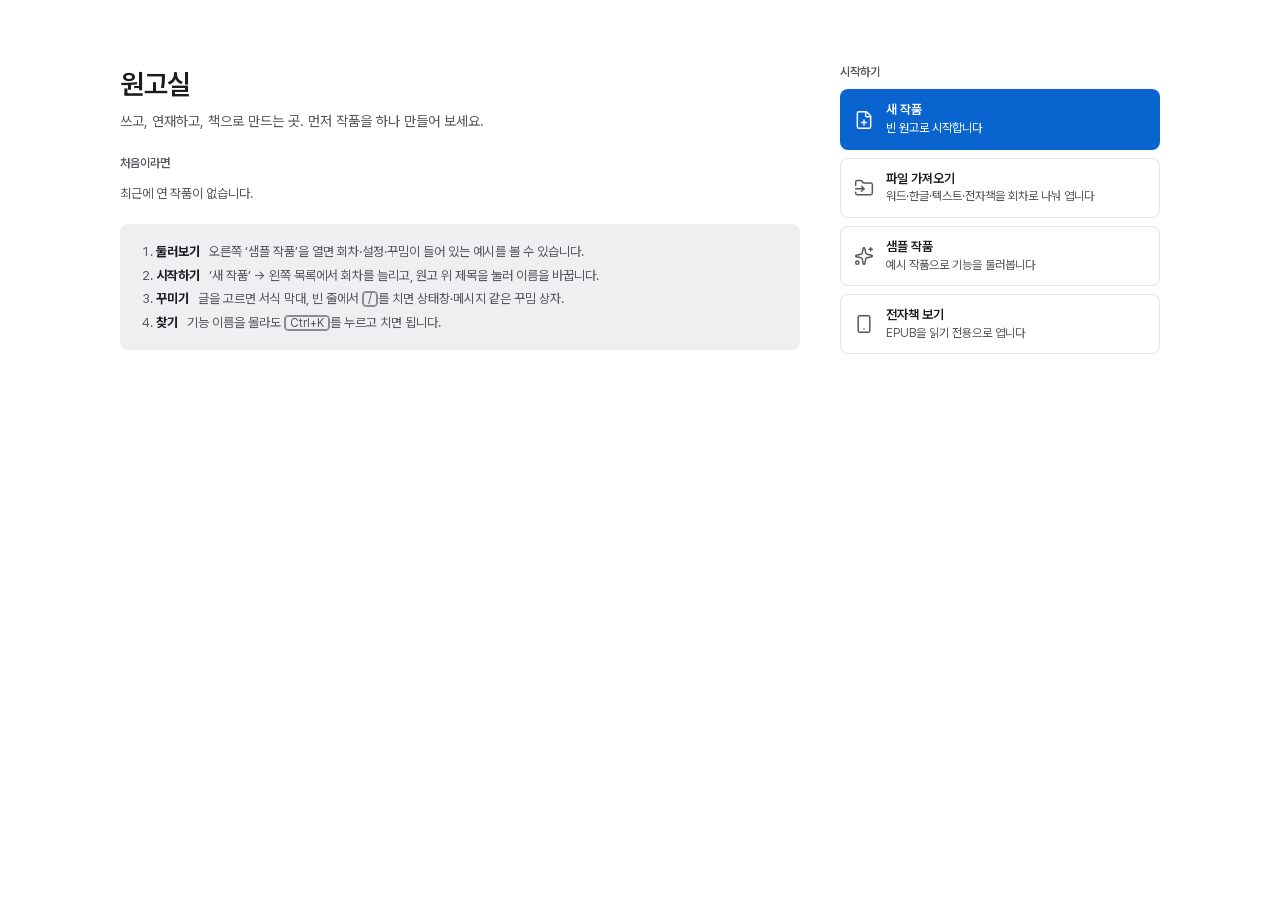
==== index.html @ 01888b3d "브라우저판 올리기" ====
<!doctype html>
<html lang="ko">
  <head>
    <meta charset="UTF-8" />
    <meta
      http-equiv="Content-Security-Policy"
      content="default-src 'self'; script-src 'self' 'wasm-unsafe-eval'; style-src 'self' 'unsafe-inline'; font-src 'self' data:; img-src 'self' data: blob:; connect-src 'self' https://stdict.korean.go.kr; connect-src 'self' https://*.supabase.co wss://*.supabase.co"
    />
    <meta name="viewport" content="width=device-width, initial-scale=1, viewport-fit=cover" />
    <meta name="theme-color" content="#ffffff" media="(prefers-color-scheme: light)" />
    <meta name="theme-color" content="#1c1c1e" media="(prefers-color-scheme: dark)" />
    <meta name="apple-mobile-web-app-capable" content="yes" />
    <link rel="manifest" href="./manifest.webmanifest" />
    <link rel="icon" href="./icon.svg" type="image/svg+xml" />
    <link rel="apple-touch-icon" href="./icon-180.png" />
    <title>원고실</title>
    <script type="module" crossorigin src="./assets/index-B60896bQ.js"></script>
    <link rel="modulepreload" crossorigin href="./assets/preload-helper-PPVm8Dsz.js">
    <link rel="modulepreload" crossorigin href="./assets/settings-Cefduv4i.js">
    <link rel="modulepreload" crossorigin href="./assets/print-DoqDlH50.js">
    <link rel="stylesheet" crossorigin href="./assets/index-CB8QoCCZ.css">
  </head>
  <body>
    <div id="root"></div>
  </body>
</html>
---- assets/index-CB8QoCCZ.css ----
@font-face{font-family:Pretendard Variable;font-weight:45 920;font-style:normal;font-display:swap;src:url(./PretendardVariable-CJuje-Rk.woff2) format("woff2-variations")}@font-face{font-family:Nanum Myeongjo;font-style:normal;font-display:swap;font-weight:400;src:url(./nanum-myeongjo-0-400-normal-mNfJ20uO.woff2) format("woff2"),url(./nanum-myeongjo-0-400-normal-DU5TCKF2.woff) format("woff");unicode-range:U+f9ca-fa0b,U+ff03-ff05,U+ff07,U+ff0a-ff0b,U+ff0d-ff19,U+ff1b,U+ff1d,U+ff20-ff5b,U+ff5d,U+ffe0-ffe3,U+ffe5-ffe6}@font-face{font-family:Nanum Myeongjo;font-style:normal;font-display:swap;font-weight:400;src:url(./nanum-myeongjo-2-400-normal-Du9zY-Hv.woff2) format("woff2"),url(./nanum-myeongjo-2-400-normal-DlspcOYg.woff) format("woff");unicode-range:U+d723-d728,U+d72a-d733,U+d735-d748,U+d74a-d74f,U+d752-d753,U+d755-d757,U+d75a-d75f,U+d762-d764,U+d766-d768,U+d76a-d76b,U+d76d-d76f,U+d771-d787,U+d789-d78b,U+d78d-d78f,U+d791-d797,U+d79a,U+d79c,U+d79e-d7a3,U+f900-f909,U+f90b-f92e}@font-face{font-family:Nanum Myeongjo;font-style:normal;font-display:swap;font-weight:400;src:url(./nanum-myeongjo-3-400-normal-CL7NJXIS.woff2) format("woff2"),url(./nanum-myeongjo-3-400-normal-C9ubXs6i.woff) format("woff");unicode-range:U+d679-d68b,U+d68e-d69e,U+d6a0,U+d6a2-d6a7,U+d6a9-d6c3,U+d6c6-d6c7,U+d6c9-d6cb,U+d6cd-d6d3,U+d6d5-d6d6,U+d6d8-d6e3,U+d6e5-d6e7,U+d6e9-d6fb,U+d6fd-d717,U+d719-d71f,U+d721-d722}@font-face{font-family:Nanum Myeongjo;font-style:normal;font-display:swap;font-weight:400;src:url(./nanum-myeongjo-4-400-normal-DsT4mCsm.woff2) format("woff2"),url(./nanum-myeongjo-4-400-normal-CXhB2SKS.woff) format("woff");unicode-range:U+d5bc-d5c7,U+d5ca-d5cb,U+d5cd-d5cf,U+d5d1-d5d7,U+d5d9-d5da,U+d5dc,U+d5de-d5e3,U+d5e6-d5e7,U+d5e9-d5eb,U+d5ed-d5f6,U+d5f8,U+d5fa-d5ff,U+d602-d603,U+d605-d607,U+d609-d60f,U+d612-d613,U+d616-d61b,U+d61d-d637,U+d63a-d63b,U+d63d-d63f,U+d641-d647,U+d64a-d64c,U+d64e-d653,U+d656-d657,U+d659-d65b,U+d65d-d666,U+d668,U+d66a-d678}@font-face{font-family:Nanum Myeongjo;font-style:normal;font-display:swap;font-weight:400;src:url(./nanum-myeongjo-5-400-normal-Ds5-e3xP.woff2) format("woff2"),url(./nanum-myeongjo-5-400-normal-DCkBxttr.woff) format("woff");unicode-range:U+d507,U+d509-d50b,U+d50d-d513,U+d515-d53b,U+d53e-d53f,U+d541-d543,U+d545-d54c,U+d54e,U+d550,U+d552-d557,U+d55a-d55b,U+d55d-d55f,U+d561-d564,U+d566-d567,U+d56a,U+d56c,U+d56e-d573,U+d576-d577,U+d579-d583,U+d585-d586,U+d58a-d5a4,U+d5a6-d5bb}@font-face{font-family:Nanum Myeongjo;font-style:normal;font-display:swap;font-weight:400;src:url(./nanum-myeongjo-6-400-normal-BS-MtFkK.woff2) format("woff2"),url(./nanum-myeongjo-6-400-normal-BKuf0Hcs.woff) format("woff");unicode-range:U+d464-d477,U+d47a-d47b,U+d47d-d47f,U+d481-d487,U+d489-d48a,U+d48c,U+d48e-d4e7,U+d4e9-d503,U+d505-d506}@font-face{font-family:Nanum Myeongjo;font-style:normal;font-display:swap;font-weight:400;src:url(./nanum-myeongjo-7-400-normal-DXCCPRsu.woff2) format("woff2"),url(./nanum-myeongjo-7-400-normal-XuJQ8W6I.woff) format("woff");unicode-range:U+d3bf-d3c7,U+d3ca-d3cf,U+d3d1-d3eb,U+d3ee-d3ef,U+d3f1-d3f3,U+d3f5-d3fb,U+d3fd-d400,U+d402-d45b,U+d45d-d463}@font-face{font-family:Nanum Myeongjo;font-style:normal;font-display:swap;font-weight:400;src:url(./nanum-myeongjo-8-400-normal-CP4A-C3e.woff2) format("woff2"),url(./nanum-myeongjo-8-400-normal-mH5ym7ph.woff) format("woff");unicode-range:U+d2ff,U+d302-d304,U+d306-d30b,U+d30f,U+d311-d313,U+d315-d31b,U+d31e,U+d322-d324,U+d326-d327,U+d32a-d32b,U+d32d-d32f,U+d331-d337,U+d339-d33c,U+d33e-d37b,U+d37e-d37f,U+d381-d383,U+d385-d38b,U+d38e-d390,U+d392-d397,U+d39a-d39b,U+d39d-d39f,U+d3a1-d3a7,U+d3a9-d3aa,U+d3ac,U+d3ae-d3b3,U+d3b5-d3b7,U+d3b9-d3bb,U+d3bd-d3be}@font-face{font-family:Nanum Myeongjo;font-style:normal;font-display:swap;font-weight:400;src:url(./nanum-myeongjo-9-400-normal-CBmMlnNI.woff2) format("woff2"),url(./nanum-myeongjo-9-400-normal-DaHUt7jl.woff) format("woff");unicode-range:U+d257-d27f,U+d281-d29b,U+d29d-d29f,U+d2a1-d2ab,U+d2ad-d2b7,U+d2ba-d2bb,U+d2bd-d2bf,U+d2c1-d2c7,U+d2c9-d2ef,U+d2f2-d2f3,U+d2f5-d2f7,U+d2f9-d2fe}@font-face{font-family:Nanum Myeongjo;font-style:normal;font-display:swap;font-weight:400;src:url(./nanum-myeongjo-10-400-normal-DeiP0MC-.woff2) format("woff2"),url(./nanum-myeongjo-10-400-normal-CV6geYJZ.woff) format("woff");unicode-range:U+d1b4,U+d1b6-d1f3,U+d1f5-d22b,U+d22e-d22f,U+d231-d233,U+d235-d23b,U+d23d-d240,U+d242-d256}@font-face{font-family:Nanum Myeongjo;font-style:normal;font-display:swap;font-weight:400;src:url(./nanum-myeongjo-11-400-normal-CuHmHhhh.woff2) format("woff2"),url(./nanum-myeongjo-11-400-normal-BmCBO6EW.woff) format("woff");unicode-range:U+d105-d12f,U+d132-d133,U+d135-d137,U+d139-d13f,U+d141-d142,U+d144,U+d146-d14b,U+d14e-d14f,U+d151-d153,U+d155-d15b,U+d15e-d187,U+d189-d19f,U+d1a2-d1a3,U+d1a5-d1a7,U+d1a9-d1af,U+d1b2-d1b3}@font-face{font-family:Nanum Myeongjo;font-style:normal;font-display:swap;font-weight:400;src:url(./nanum-myeongjo-12-400-normal-DNHwnQPn.woff2) format("woff2"),url(./nanum-myeongjo-12-400-normal-BrPitQVL.woff) format("woff");unicode-range:U+d04b-d04f,U+d051-d057,U+d059-d06b,U+d06d-d06f,U+d071-d073,U+d075-d07b,U+d07e-d0a3,U+d0a6-d0a7,U+d0a9-d0ab,U+d0ad-d0b3,U+d0b6,U+d0b8,U+d0ba-d0bf,U+d0c2-d0c3,U+d0c5-d0c7,U+d0c9-d0cf,U+d0d2,U+d0d6-d0db,U+d0de-d0df,U+d0e1-d0e3,U+d0e5-d0eb,U+d0ee-d0f0,U+d0f2-d104}@font-face{font-family:Nanum Myeongjo;font-style:normal;font-display:swap;font-weight:400;src:url(./nanum-myeongjo-13-400-normal-BYrM8noo.woff2) format("woff2"),url(./nanum-myeongjo-13-400-normal-C2BHEfx9.woff) format("woff");unicode-range:U+cfa2-cfc3,U+cfc5-cfdf,U+cfe2-cfe3,U+cfe5-cfe7,U+cfe9-cff4,U+cff6-cffb,U+cffd-cfff,U+d001-d003,U+d005-d017,U+d019-d033,U+d036-d037,U+d039-d03b,U+d03d-d04a}@font-face{font-family:Nanum Myeongjo;font-style:normal;font-display:swap;font-weight:400;src:url(./nanum-myeongjo-14-400-normal-DqVUvz8q.woff2) format("woff2"),url(./nanum-myeongjo-14-400-normal-8bF5TcT4.woff) format("woff");unicode-range:U+cef0-cef3,U+cef6,U+cef9-ceff,U+cf01-cf03,U+cf05-cf07,U+cf09-cf0f,U+cf11-cf12,U+cf14-cf1b,U+cf1d-cf1f,U+cf21-cf2f,U+cf31-cf53,U+cf56-cf57,U+cf59-cf5b,U+cf5d-cf63,U+cf66,U+cf68,U+cf6a-cf6f,U+cf71-cf84,U+cf86-cf8b,U+cf8d-cfa1}@font-face{font-family:Nanum Myeongjo;font-style:normal;font-display:swap;font-weight:400;src:url(./nanum-myeongjo-15-400-normal-DZz9UJ5Z.woff2) format("woff2"),url(./nanum-myeongjo-15-400-normal-3viNjpDG.woff) format("woff");unicode-range:U+ce3c-ce57,U+ce5a-ce5b,U+ce5d-ce5f,U+ce61-ce67,U+ce6a,U+ce6c,U+ce6e-ce73,U+ce76-ce77,U+ce79-ce7b,U+ce7d-ce83,U+ce85-ce88,U+ce8a-ce8f,U+ce91-ce93,U+ce95-ce97,U+ce99-ce9f,U+cea2,U+cea4-ceab,U+cead-cee3,U+cee6-cee7,U+cee9-ceeb,U+ceed-ceef}@font-face{font-family:Nanum Myeongjo;font-style:normal;font-display:swap;font-weight:400;src:url(./nanum-myeongjo-16-400-normal-DskK5W6J.woff2) format("woff2"),url(./nanum-myeongjo-16-400-normal-Dhf-pXER.woff) format("woff");unicode-range:U+cd92-cd93,U+cd96-cd97,U+cd99-cd9b,U+cd9d-cda3,U+cda6-cda8,U+cdaa-cdaf,U+cdb1-cdc3,U+cdc5-cdcb,U+cdcd-cde7,U+cde9-ce03,U+ce05-ce1f,U+ce22-ce34,U+ce36-ce3b}@font-face{font-family:Nanum Myeongjo;font-style:normal;font-display:swap;font-weight:400;src:url(./nanum-myeongjo-17-400-normal-MayMhZ6T.woff2) format("woff2"),url(./nanum-myeongjo-17-400-normal-CwAIGhEN.woff) format("woff");unicode-range:U+ccef-cd07,U+cd0a-cd0b,U+cd0d-cd1a,U+cd1c,U+cd1e-cd2b,U+cd2d-cd5b,U+cd5d-cd77,U+cd79-cd91}@font-face{font-family:Nanum Myeongjo;font-style:normal;font-display:swap;font-weight:400;src:url(./nanum-myeongjo-18-400-normal-2MXoUdEs.woff2) format("woff2"),url(./nanum-myeongjo-18-400-normal-DxsO20__.woff) format("woff");unicode-range:U+cc3f-cc43,U+cc46-cc47,U+cc49-cc4b,U+cc4d-cc53,U+cc55-cc58,U+cc5a-cc5f,U+cc61-cc97,U+cc9a-cc9b,U+cc9d-cc9f,U+cca1-cca7,U+ccaa,U+ccac,U+ccae-ccb3,U+ccb6-ccb7,U+ccb9-ccbb,U+ccbd-cccf,U+ccd1-cce3,U+cce5-ccee}@font-face{font-family:Nanum Myeongjo;font-style:normal;font-display:swap;font-weight:400;src:url(./nanum-myeongjo-19-400-normal-DaaVNeOK.woff2) format("woff2"),url(./nanum-myeongjo-19-400-normal-tSP0GftZ.woff) format("woff");unicode-range:U+cb91-cbd3,U+cbd5-cbe3,U+cbe5-cc0b,U+cc0e-cc0f,U+cc11-cc13,U+cc15-cc1b,U+cc1d-cc20,U+cc23-cc27,U+cc2a-cc2b,U+cc2d,U+cc2f,U+cc31-cc37,U+cc3a,U+cc3c}@font-face{font-family:Nanum Myeongjo;font-style:normal;font-display:swap;font-weight:400;src:url(./nanum-myeongjo-20-400-normal-G94HoaCo.woff2) format("woff2"),url(./nanum-myeongjo-20-400-normal-KUq2vTL5.woff) format("woff");unicode-range:U+caf4-cb47,U+cb4a-cb90}@font-face{font-family:Nanum Myeongjo;font-style:normal;font-display:swap;font-weight:400;src:url(./nanum-myeongjo-21-400-normal-p5WYOu-J.woff2) format("woff2"),url(./nanum-myeongjo-21-400-normal-vM6hm3bd.woff) format("woff");unicode-range:U+ca4a-ca4b,U+ca4e-ca4f,U+ca51-ca53,U+ca55-ca5b,U+ca5d-ca60,U+ca62-ca83,U+ca85-cabb,U+cabe-cabf,U+cac1-cac3,U+cac5-cacb,U+cacd-cad0,U+cad2,U+cad4-cad8,U+cada-caf3}@font-face{font-family:Nanum Myeongjo;font-style:normal;font-display:swap;font-weight:400;src:url(./nanum-myeongjo-22-400-normal-BmuFbMd4.woff2) format("woff2"),url(./nanum-myeongjo-22-400-normal-USJ5qp_0.woff) format("woff");unicode-range:U+c996-c997,U+c99a-c99c,U+c99e-c9bf,U+c9c2-c9c3,U+c9c5-c9c7,U+c9c9-c9cf,U+c9d2,U+c9d4,U+c9d7-c9d8,U+c9db,U+c9de-c9df,U+c9e1-c9e3,U+c9e5-c9e6,U+c9e8-c9eb,U+c9ee-c9f0,U+c9f2-c9f7,U+c9f9-ca0b,U+ca0d-ca28,U+ca2a-ca49}@font-face{font-family:Nanum Myeongjo;font-style:normal;font-display:swap;font-weight:400;src:url(./nanum-myeongjo-23-400-normal-DpGqALXj.woff2) format("woff2"),url(./nanum-myeongjo-23-400-normal-BTbwvpLh.woff) format("woff");unicode-range:U+c8e9-c8f4,U+c8f6-c8fb,U+c8fe-c8ff,U+c901-c903,U+c905-c90b,U+c90e-c910,U+c912-c917,U+c919-c92b,U+c92d-c94f,U+c951-c953,U+c955-c96b,U+c96d-c973,U+c975-c987,U+c98a-c98b,U+c98d-c98f,U+c991-c995}@font-face{font-family:Nanum Myeongjo;font-style:normal;font-display:swap;font-weight:400;src:url(./nanum-myeongjo-24-400-normal-KNXAz3zV.woff2) format("woff2"),url(./nanum-myeongjo-24-400-normal-CvZseNfl.woff) format("woff");unicode-range:U+c841-c84b,U+c84d-c86f,U+c872-c873,U+c875-c877,U+c879-c87f,U+c882-c884,U+c887-c88a,U+c88d-c8c3,U+c8c5-c8df,U+c8e1-c8e8}@font-face{font-family:Nanum Myeongjo;font-style:normal;font-display:swap;font-weight:400;src:url(./nanum-myeongjo-25-400-normal-D58fIetb.woff2) format("woff2"),url(./nanum-myeongjo-25-400-normal-B_8XR7Hm.woff) format("woff");unicode-range:U+c779-c77b,U+c77e-c782,U+c786,U+c78b,U+c78d,U+c78f,U+c792-c793,U+c795,U+c797,U+c799-c79f,U+c7a2,U+c7a7-c7ab,U+c7ae-c7bb,U+c7bd-c7c0,U+c7c2-c7c7,U+c7c9-c7dc,U+c7de-c7ff,U+c802-c803,U+c805-c807,U+c809,U+c80b-c80f,U+c812,U+c814,U+c817-c81b,U+c81e-c81f,U+c821-c823,U+c825-c82e,U+c830-c837,U+c839-c83b,U+c83d-c840}@font-face{font-family:Nanum Myeongjo;font-style:normal;font-display:swap;font-weight:400;src:url(./nanum-myeongjo-26-400-normal-BsH93Ppc.woff2) format("woff2"),url(./nanum-myeongjo-26-400-normal-DW5gKysw.woff) format("woff");unicode-range:U+c6bb-c6bf,U+c6c2,U+c6c4,U+c6c6-c6cb,U+c6ce-c6cf,U+c6d1-c6d3,U+c6d5-c6db,U+c6dd-c6df,U+c6e1-c6e7,U+c6e9-c6eb,U+c6ed-c6ef,U+c6f1-c6f8,U+c6fa-c703,U+c705-c707,U+c709-c70b,U+c70d-c716,U+c718,U+c71a-c71f,U+c722-c723,U+c725-c727,U+c729-c734,U+c736-c73b,U+c73e-c73f,U+c741-c743,U+c745-c74b,U+c74e-c750,U+c752-c757,U+c759-c773,U+c776-c777}@font-face{font-family:Nanum Myeongjo;font-style:normal;font-display:swap;font-weight:400;src:url(./nanum-myeongjo-27-400-normal-BzZ3eVzt.woff2) format("woff2"),url(./nanum-myeongjo-27-400-normal-DBe9GaYT.woff) format("woff");unicode-range:U+c5f5-c5fb,U+c5fe,U+c602-c605,U+c607,U+c609-c60f,U+c611-c61a,U+c61c-c623,U+c626-c627,U+c629-c62b,U+c62d,U+c62f-c632,U+c636,U+c638,U+c63a-c63f,U+c642-c643,U+c645-c647,U+c649-c652,U+c656-c65b,U+c65d-c65f,U+c661-c663,U+c665-c677,U+c679-c67b,U+c67d-c693,U+c696-c697,U+c699-c69b,U+c69d-c6a3,U+c6a6,U+c6a8,U+c6aa-c6af,U+c6b2-c6b3,U+c6b5-c6b7,U+c6b9-c6ba}@font-face{font-family:Nanum Myeongjo;font-style:normal;font-display:swap;font-weight:400;src:url(./nanum-myeongjo-28-400-normal-DxqDQTzj.woff2) format("woff2"),url(./nanum-myeongjo-28-400-normal-CDt_24f7.woff) format("woff");unicode-range:U+c517-c527,U+c52a-c52b,U+c52d-c52f,U+c531-c538,U+c53a,U+c53c,U+c53e-c543,U+c546-c547,U+c54b,U+c54d-c552,U+c556,U+c55a-c55b,U+c55d,U+c55f,U+c562-c563,U+c565-c567,U+c569-c56f,U+c572,U+c574,U+c576-c57b,U+c57e-c57f,U+c581-c583,U+c585-c586,U+c588-c58b,U+c58e,U+c590,U+c592-c596,U+c599-c5b3,U+c5b6-c5b7,U+c5ba,U+c5be-c5c3,U+c5ca-c5cb,U+c5cd,U+c5cf,U+c5d2-c5d3,U+c5d5-c5d7,U+c5d9-c5df,U+c5e1-c5e2,U+c5e4,U+c5e6-c5eb,U+c5ef,U+c5f1-c5f3}@font-face{font-family:Nanum Myeongjo;font-style:normal;font-display:swap;font-weight:400;src:url(./nanum-myeongjo-29-400-normal-sjK9nJsZ.woff2) format("woff2"),url(./nanum-myeongjo-29-400-normal-DeZl2VgS.woff) format("woff");unicode-range:U+c475-c4ef,U+c4f2-c4f3,U+c4f5-c4f7,U+c4f9-c4ff,U+c502-c50b,U+c50d-c516}@font-face{font-family:Nanum Myeongjo;font-style:normal;font-display:swap;font-weight:400;src:url(./nanum-myeongjo-30-400-normal-CdYLj4Mv.woff2) format("woff2"),url(./nanum-myeongjo-30-400-normal-FpG9_bPj.woff) format("woff");unicode-range:U+c3d0-c3d7,U+c3da-c3db,U+c3dd-c3de,U+c3e1-c3ec,U+c3ee-c3f3,U+c3f5-c42b,U+c42d-c463,U+c466-c474}@font-face{font-family:Nanum Myeongjo;font-style:normal;font-display:swap;font-weight:400;src:url(./nanum-myeongjo-31-400-normal-lnLj6_hs.woff2) format("woff2"),url(./nanum-myeongjo-31-400-normal-DAyQRVJb.woff) format("woff");unicode-range:U+c32b-c367,U+c36a-c36b,U+c36d-c36f,U+c371-c377,U+c37a-c37b,U+c37e-c383,U+c385-c387,U+c389-c3cf}@font-face{font-family:Nanum Myeongjo;font-style:normal;font-display:swap;font-weight:400;src:url(./nanum-myeongjo-32-400-normal-DQdDn0CQ.woff2) format("woff2"),url(./nanum-myeongjo-32-400-normal-BLrK-cnD.woff) format("woff");unicode-range:U+c26a-c26b,U+c26d-c26f,U+c271-c273,U+c275-c27b,U+c27e-c287,U+c289-c28f,U+c291-c297,U+c299-c29a,U+c29c-c2a3,U+c2a5-c2a7,U+c2a9-c2ab,U+c2ad-c2b3,U+c2b6,U+c2b8,U+c2ba-c2bb,U+c2bd-c2db,U+c2de-c2df,U+c2e1-c2e2,U+c2e5-c2ea,U+c2ee,U+c2f0,U+c2f2-c2f5,U+c2f7,U+c2fa-c2fb,U+c2fd-c2ff,U+c301-c307,U+c309-c30c,U+c30e-c312,U+c315-c323,U+c325-c328,U+c32a}@font-face{font-family:Nanum Myeongjo;font-style:normal;font-display:swap;font-weight:400;src:url(./nanum-myeongjo-33-400-normal-DaWNLa6B.woff2) format("woff2"),url(./nanum-myeongjo-33-400-normal-v_U5HnpA.woff) format("woff");unicode-range:U+c1bc-c1c3,U+c1c5-c1df,U+c1e1-c1fb,U+c1fd-c203,U+c205-c20c,U+c20e,U+c210-c217,U+c21a-c21b,U+c21d-c21e,U+c221-c227,U+c229-c22a,U+c22c,U+c22e,U+c230,U+c233-c24f,U+c251-c257,U+c259-c269}@font-face{font-family:Nanum Myeongjo;font-style:normal;font-display:swap;font-weight:400;src:url(./nanum-myeongjo-34-400-normal-B3PfnjqE.woff2) format("woff2"),url(./nanum-myeongjo-34-400-normal-Ck3iJTrC.woff) format("woff");unicode-range:U+c101-c11b,U+c11f,U+c121-c123,U+c125-c12b,U+c12e,U+c132-c137,U+c13a-c13b,U+c13d-c13f,U+c141-c147,U+c14a,U+c14c-c153,U+c155-c157,U+c159-c15b,U+c15d-c166,U+c169-c16f,U+c171-c177,U+c179-c18b,U+c18e-c18f,U+c191-c193,U+c195-c19b,U+c19d-c19e,U+c1a0,U+c1a2-c1a4,U+c1a6-c1bb}@font-face{font-family:Nanum Myeongjo;font-style:normal;font-display:swap;font-weight:400;src:url(./nanum-myeongjo-35-400-normal-DcRXyPco.woff2) format("woff2"),url(./nanum-myeongjo-35-400-normal-CdFXQt4d.woff) format("woff");unicode-range:U+c049-c057,U+c059-c05b,U+c05d-c05f,U+c061-c067,U+c069-c08f,U+c091-c0ab,U+c0ae-c0af,U+c0b1-c0b3,U+c0b5,U+c0b7-c0bb,U+c0be,U+c0c2-c0c7,U+c0ca-c0cb,U+c0cd-c0cf,U+c0d1-c0d7,U+c0d9-c0da,U+c0dc,U+c0de-c0e3,U+c0e5-c0eb,U+c0ed-c0f3,U+c0f6,U+c0f8,U+c0fa-c0ff}@font-face{font-family:Nanum Myeongjo;font-style:normal;font-display:swap;font-weight:400;src:url(./nanum-myeongjo-36-400-normal-QiZpJRl3.woff2) format("woff2"),url(./nanum-myeongjo-36-400-normal-BUVqJaMO.woff) format("woff");unicode-range:U+bfa7-bfaf,U+bfb1-bfc4,U+bfc6-bfcb,U+bfce-bfcf,U+bfd1-bfd3,U+bfd5-bfdb,U+bfdd-c048}@font-face{font-family:Nanum Myeongjo;font-style:normal;font-display:swap;font-weight:400;src:url(./nanum-myeongjo-37-400-normal-CWSP86lh.woff2) format("woff2"),url(./nanum-myeongjo-37-400-normal-BYnWPk1c.woff) format("woff");unicode-range:U+bf07,U+bf09-bf3f,U+bf41-bf4f,U+bf52-bf54,U+bf56-bfa6}@font-face{font-family:Nanum Myeongjo;font-style:normal;font-display:swap;font-weight:400;src:url(./nanum-myeongjo-38-400-normal-CZa65D1j.woff2) format("woff2"),url(./nanum-myeongjo-38-400-normal-BmMT-odV.woff) format("woff");unicode-range:U+be56,U+be58,U+be5c-be5f,U+be62-be63,U+be65-be67,U+be69-be74,U+be76-be7b,U+be7e-be7f,U+be81-be8e,U+be90,U+be92-bea7,U+bea9-becf,U+bed2-bed3,U+bed5-bed6,U+bed9-bee3,U+bee6-bf06}@font-face{font-family:Nanum Myeongjo;font-style:normal;font-display:swap;font-weight:400;src:url(./nanum-myeongjo-39-400-normal-BzNhpRdE.woff2) format("woff2"),url(./nanum-myeongjo-39-400-normal-yVQXK5EZ.woff) format("woff");unicode-range:U+bdb0-bdd3,U+bdd5-bdef,U+bdf1-be0b,U+be0d-be0f,U+be11-be13,U+be15-be43,U+be46-be47,U+be49-be4b,U+be4d-be53}@font-face{font-family:Nanum Myeongjo;font-style:normal;font-display:swap;font-weight:400;src:url(./nanum-myeongjo-40-400-normal-BLO8zxb8.woff2) format("woff2"),url(./nanum-myeongjo-40-400-normal-BVyn6x0s.woff) format("woff");unicode-range:U+bd03,U+bd06,U+bd08,U+bd0a-bd0f,U+bd11-bd22,U+bd25-bd47,U+bd49-bd58,U+bd5a-bd7f,U+bd82-bd83,U+bd85-bd87,U+bd8a-bd8f,U+bd91-bd92,U+bd94,U+bd96-bd98,U+bd9a-bdaf}@font-face{font-family:Nanum Myeongjo;font-style:normal;font-display:swap;font-weight:400;src:url(./nanum-myeongjo-41-400-normal-B1TnuAbS.woff2) format("woff2"),url(./nanum-myeongjo-41-400-normal-C1hs2w6H.woff) format("woff");unicode-range:U+bc4e-bc83,U+bc86-bc87,U+bc89-bc8b,U+bc8d-bc93,U+bc96,U+bc98,U+bc9b-bc9f,U+bca2-bca3,U+bca5-bca7,U+bca9-bcb2,U+bcb4-bcbb,U+bcbe-bcbf,U+bcc1-bcc3,U+bcc5-bccc,U+bcce-bcd0,U+bcd2-bcd4,U+bcd6-bcf3,U+bcf7,U+bcf9-bcfb,U+bcfd-bd02}@font-face{font-family:Nanum Myeongjo;font-style:normal;font-display:swap;font-weight:400;src:url(./nanum-myeongjo-42-400-normal-DeBKxK7V.woff2) format("woff2"),url(./nanum-myeongjo-42-400-normal-DZMZbvqR.woff) format("woff");unicode-range:U+bb90-bba3,U+bba5-bbab,U+bbad-bbbf,U+bbc1-bbf7,U+bbfa-bbfb,U+bbfd-bbfe,U+bc01-bc07,U+bc09-bc0a,U+bc0e,U+bc10,U+bc12-bc13,U+bc17,U+bc19-bc1a,U+bc1e,U+bc20-bc23,U+bc26,U+bc28,U+bc2a-bc2c,U+bc2e-bc2f,U+bc32-bc33,U+bc35-bc37,U+bc39-bc3f,U+bc41-bc42,U+bc44,U+bc46-bc48,U+bc4a-bc4d}@font-face{font-family:Nanum Myeongjo;font-style:normal;font-display:swap;font-weight:400;src:url(./nanum-myeongjo-43-400-normal-O6bh0A7S.woff2) format("woff2"),url(./nanum-myeongjo-43-400-normal-DVQsAEFq.woff) format("woff");unicode-range:U+bae6-bafb,U+bafd-bb17,U+bb19-bb33,U+bb37,U+bb39-bb3a,U+bb3d-bb43,U+bb45-bb46,U+bb48,U+bb4a-bb4f,U+bb51-bb53,U+bb55-bb57,U+bb59-bb62,U+bb64-bb8f}@font-face{font-family:Nanum Myeongjo;font-style:normal;font-display:swap;font-weight:400;src:url(./nanum-myeongjo-44-400-normal-BhgsbxUL.woff2) format("woff2"),url(./nanum-myeongjo-44-400-normal-DvxWsquT.woff) format("woff");unicode-range:U+ba30-ba37,U+ba3a-ba3b,U+ba3d-ba3f,U+ba41-ba47,U+ba49-ba4a,U+ba4c,U+ba4e-ba53,U+ba56-ba57,U+ba59-ba5b,U+ba5d-ba63,U+ba65-ba66,U+ba68-ba6f,U+ba71-ba73,U+ba75-ba77,U+ba79-ba84,U+ba86,U+ba88-baa7,U+baaa,U+baad-baaf,U+bab1-bab7,U+baba,U+babc,U+babe-bae5}@font-face{font-family:Nanum Myeongjo;font-style:normal;font-display:swap;font-weight:400;src:url(./nanum-myeongjo-45-400-normal-CahziJZD.woff2) format("woff2"),url(./nanum-myeongjo-45-400-normal-Rea4gOfi.woff) format("woff");unicode-range:U+b96e-b973,U+b976-b977,U+b979-b97b,U+b97d-b983,U+b986,U+b988,U+b98a-b98d,U+b98f-b9ab,U+b9ae-b9af,U+b9b1-b9b3,U+b9b5-b9bb,U+b9be,U+b9c0,U+b9c2-b9c7,U+b9ca-b9cb,U+b9cd,U+b9d2-b9d7,U+b9da,U+b9dc,U+b9df-b9e0,U+b9e2,U+b9e6-b9e7,U+b9e9-b9f3,U+b9f6,U+b9f8,U+b9fb-ba2f}@font-face{font-family:Nanum Myeongjo;font-style:normal;font-display:swap;font-weight:400;src:url(./nanum-myeongjo-46-400-normal-81vG7RY9.woff2) format("woff2"),url(./nanum-myeongjo-46-400-normal-BjgEpcd7.woff) format("woff");unicode-range:U+b8bf-b8cb,U+b8cd-b8e0,U+b8e2-b8e7,U+b8ea-b8eb,U+b8ed-b8ef,U+b8f1-b8f7,U+b8fa,U+b8fc,U+b8fe-b903,U+b905-b917,U+b919-b91f,U+b921-b93b,U+b93d-b957,U+b95a-b95b,U+b95d-b95f,U+b961-b967,U+b969-b96c}@font-face{font-family:Nanum Myeongjo;font-style:normal;font-display:swap;font-weight:400;src:url(./nanum-myeongjo-47-400-normal-k-HsyKtg.woff2) format("woff2"),url(./nanum-myeongjo-47-400-normal-BMOIA0tq.woff) format("woff");unicode-range:U+b80d-b80f,U+b811-b817,U+b81a,U+b81c-b823,U+b826-b827,U+b829-b82b,U+b82d-b833,U+b836,U+b83a-b83f,U+b841-b85b,U+b85e-b85f,U+b861-b863,U+b865-b86b,U+b86e,U+b870,U+b872-b8af,U+b8b1-b8be}@font-face{font-family:Nanum Myeongjo;font-style:normal;font-display:swap;font-weight:400;src:url(./nanum-myeongjo-48-400-normal-Bj1Q_lDf.woff2) format("woff2"),url(./nanum-myeongjo-48-400-normal-UwJtzwKA.woff) format("woff");unicode-range:U+b74d-b75f,U+b761-b763,U+b765-b774,U+b776-b77b,U+b77e-b77f,U+b781-b783,U+b785-b78b,U+b78e,U+b792-b796,U+b79a-b79b,U+b79d-b7a7,U+b7aa,U+b7ae-b7b3,U+b7b6-b7c8,U+b7ca-b7eb,U+b7ee-b7ef,U+b7f1-b7f3,U+b7f5-b7fb,U+b7fe,U+b802-b806,U+b80a-b80b}@font-face{font-family:Nanum Myeongjo;font-style:normal;font-display:swap;font-weight:400;src:url(./nanum-myeongjo-49-400-normal-ax3_Jxc8.woff2) format("woff2"),url(./nanum-myeongjo-49-400-normal-FtSjovxL.woff) format("woff");unicode-range:U+b6a7-b6aa,U+b6ac-b6b0,U+b6b2-b6ef,U+b6f1-b727,U+b72a-b72b,U+b72d-b72e,U+b731-b737,U+b739-b73a,U+b73c-b743,U+b745-b74c}@font-face{font-family:Nanum Myeongjo;font-style:normal;font-display:swap;font-weight:400;src:url(./nanum-myeongjo-50-400-normal-BgKBrqsI.woff2) format("woff2"),url(./nanum-myeongjo-50-400-normal-DSRrZcxe.woff) format("woff");unicode-range:U+b605-b60f,U+b612-b617,U+b619-b624,U+b626-b69b,U+b69e-b6a3,U+b6a5-b6a6}@font-face{font-family:Nanum Myeongjo;font-style:normal;font-display:swap;font-weight:400;src:url(./nanum-myeongjo-51-400-normal-B2NzQXY9.woff2) format("woff2"),url(./nanum-myeongjo-51-400-normal-B325mXeD.woff) format("woff");unicode-range:U+b55f,U+b562-b583,U+b585-b59f,U+b5a2-b5a3,U+b5a5-b5a7,U+b5a9-b5b2,U+b5b5-b5ba,U+b5bd-b604}@font-face{font-family:Nanum Myeongjo;font-style:normal;font-display:swap;font-weight:400;src:url(./nanum-myeongjo-52-400-normal-BPdDHef3.woff2) format("woff2"),url(./nanum-myeongjo-52-400-normal-zYvhzQcM.woff) format("woff");unicode-range:U+b4a5-b4b6,U+b4b8-b4bf,U+b4c1-b4c7,U+b4c9-b4db,U+b4de-b4df,U+b4e1-b4e2,U+b4e5-b4eb,U+b4ee,U+b4f0,U+b4f2-b513,U+b516-b517,U+b519-b51a,U+b51d-b523,U+b526,U+b528,U+b52b-b52f,U+b532-b533,U+b535-b537,U+b539-b53f,U+b541-b544,U+b546-b54b,U+b54d-b54f,U+b551-b55b,U+b55d-b55e}@font-face{font-family:Nanum Myeongjo;font-style:normal;font-display:swap;font-weight:400;src:url(./nanum-myeongjo-53-400-normal-CcKTuZMS.woff2) format("woff2"),url(./nanum-myeongjo-53-400-normal-BGYoWuC7.woff) format("woff");unicode-range:U+b3f8-b3fb,U+b3fd-b40f,U+b411-b417,U+b419-b41b,U+b41d-b41f,U+b421-b427,U+b42a-b42b,U+b42d-b44f,U+b452-b453,U+b455-b457,U+b459-b45f,U+b462-b464,U+b466-b46b,U+b46d-b47f,U+b481-b4a3}@font-face{font-family:Nanum Myeongjo;font-style:normal;font-display:swap;font-weight:400;src:url(./nanum-myeongjo-54-400-normal-B2km29_B.woff2) format("woff2"),url(./nanum-myeongjo-54-400-normal-BPIaS6Dw.woff) format("woff");unicode-range:U+b342-b353,U+b356-b357,U+b359-b35b,U+b35d-b35e,U+b360-b363,U+b366,U+b368,U+b36a-b36d,U+b36f,U+b372-b373,U+b375-b377,U+b379-b37f,U+b381-b382,U+b384,U+b386-b38b,U+b38d-b3c3,U+b3c6-b3c7,U+b3c9-b3ca,U+b3cd-b3d3,U+b3d6,U+b3d8,U+b3da-b3f7}@font-face{font-family:Nanum Myeongjo;font-style:normal;font-display:swap;font-weight:400;src:url(./nanum-myeongjo-55-400-normal-DVYT_cgR.woff2) format("woff2"),url(./nanum-myeongjo-55-400-normal-ByMSYHwz.woff) format("woff");unicode-range:U+b27c-b283,U+b285-b28f,U+b292-b293,U+b295-b297,U+b29a-b29f,U+b2a1-b2a4,U+b2a7-b2a9,U+b2ab,U+b2ad-b2c7,U+b2ca-b2cb,U+b2cd-b2cf,U+b2d1-b2d7,U+b2da,U+b2dc,U+b2de-b2e3,U+b2e7,U+b2e9-b2ea,U+b2ef-b2f3,U+b2f6,U+b2f8,U+b2fa-b2fb,U+b2fd-b2fe,U+b302-b303,U+b305-b307,U+b309-b30f,U+b312,U+b316-b31b,U+b31d-b341}@font-face{font-family:Nanum Myeongjo;font-style:normal;font-display:swap;font-weight:400;src:url(./nanum-myeongjo-56-400-normal-AdYRh8m-.woff2) format("woff2"),url(./nanum-myeongjo-56-400-normal-DO2UdGR6.woff) format("woff");unicode-range:U+b1d6-b1e7,U+b1e9-b1fc,U+b1fe-b203,U+b206-b207,U+b209-b20b,U+b20d-b213,U+b216-b21f,U+b221-b257,U+b259-b273,U+b275-b27b}@font-face{font-family:Nanum Myeongjo;font-style:normal;font-display:swap;font-weight:400;src:url(./nanum-myeongjo-57-400-normal-CrYvfOeu.woff2) format("woff2"),url(./nanum-myeongjo-57-400-normal-COsaiMuu.woff) format("woff");unicode-range:U+b120-b122,U+b126-b127,U+b129-b12b,U+b12d-b133,U+b136,U+b138,U+b13a-b13f,U+b142-b143,U+b145-b14f,U+b151-b153,U+b156-b157,U+b159-b177,U+b17a-b17b,U+b17d-b17f,U+b181-b187,U+b189-b18c,U+b18e-b191,U+b195-b1a7,U+b1a9-b1cb,U+b1cd-b1d5}@font-face{font-family:Nanum Myeongjo;font-style:normal;font-display:swap;font-weight:400;src:url(./nanum-myeongjo-58-400-normal-DAaqXKgG.woff2) format("woff2"),url(./nanum-myeongjo-58-400-normal-DACI-hA3.woff) format("woff");unicode-range:U+b05f-b07b,U+b07e-b07f,U+b081-b083,U+b085-b08b,U+b08d-b097,U+b09b,U+b09d-b09f,U+b0a2-b0a7,U+b0aa,U+b0b0,U+b0b2,U+b0b6-b0b7,U+b0b9-b0bb,U+b0bd-b0c3,U+b0c6-b0c7,U+b0ca-b0cf,U+b0d1-b0df,U+b0e1-b0e4,U+b0e6-b107,U+b10a-b10b,U+b10d-b10f,U+b111-b112,U+b114-b117,U+b119-b11a,U+b11c-b11f}@font-face{font-family:Nanum Myeongjo;font-style:normal;font-display:swap;font-weight:400;src:url(./nanum-myeongjo-59-400-normal-Bu3Vvu2a.woff2) format("woff2"),url(./nanum-myeongjo-59-400-normal-CkQYar7H.woff) format("woff");unicode-range:U+afac-afb7,U+afba-afbb,U+afbd-afbf,U+afc1-afc6,U+afca-afcc,U+afce-afd3,U+afd5-afe7,U+afe9-afef,U+aff1-b00b,U+b00d-b00f,U+b011-b013,U+b015-b01b,U+b01d-b027,U+b029-b043,U+b045-b047,U+b049,U+b04b,U+b04d-b052,U+b055-b056,U+b058-b05c,U+b05e}@font-face{font-family:Nanum Myeongjo;font-style:normal;font-display:swap;font-weight:400;src:url(./nanum-myeongjo-60-400-normal-CXeYQZCM.woff2) format("woff2"),url(./nanum-myeongjo-60-400-normal-DlXJgFQy.woff) format("woff");unicode-range:U+af03-af07,U+af09-af2b,U+af2e-af33,U+af35-af3b,U+af3e-af40,U+af44-af47,U+af4a-af5c,U+af5e-af63,U+af65-af7f,U+af81-afab}@font-face{font-family:Nanum Myeongjo;font-style:normal;font-display:swap;font-weight:400;src:url(./nanum-myeongjo-61-400-normal-Cqozpxqh.woff2) format("woff2"),url(./nanum-myeongjo-61-400-normal-BFP0FPxu.woff) format("woff");unicode-range:U+ae56-ae5b,U+ae5e-ae60,U+ae62-ae64,U+ae66-ae67,U+ae69-ae6b,U+ae6d-ae83,U+ae85-aebb,U+aebf,U+aec1-aec3,U+aec5-aecb,U+aece,U+aed0,U+aed2-aed7,U+aed9-aef3,U+aef5-af02}@font-face{font-family:Nanum Myeongjo;font-style:normal;font-display:swap;font-weight:400;src:url(./nanum-myeongjo-62-400-normal-DNHr5vgb.woff2) format("woff2"),url(./nanum-myeongjo-62-400-normal-CC0-O33c.woff) format("woff");unicode-range:U+ad9c-ada3,U+ada5-adbf,U+adc1-adc3,U+adc5-adc7,U+adc9-add2,U+add4-addb,U+addd-addf,U+ade1-ade3,U+ade5-adf7,U+adfa-adfb,U+adfd-adff,U+ae02-ae07,U+ae0a,U+ae0c,U+ae0e-ae13,U+ae15-ae2f,U+ae31-ae33,U+ae35-ae37,U+ae39-ae3f,U+ae42,U+ae44,U+ae46-ae49,U+ae4b,U+ae4f,U+ae51-ae53,U+ae55}@font-face{font-family:Nanum Myeongjo;font-style:normal;font-display:swap;font-weight:400;src:url(./nanum-myeongjo-63-400-normal-DDAB6zsY.woff2) format("woff2"),url(./nanum-myeongjo-63-400-normal-jlRbqsRf.woff) format("woff");unicode-range:U+ace2-ace3,U+ace5-ace6,U+ace9-acef,U+acf2,U+acf4,U+acf7-acfb,U+acfe-acff,U+ad01-ad03,U+ad05-ad0b,U+ad0d-ad10,U+ad12-ad1b,U+ad1d-ad33,U+ad35-ad48,U+ad4a-ad4f,U+ad51-ad6b,U+ad6e-ad6f,U+ad71-ad72,U+ad77-ad7c,U+ad7e,U+ad80,U+ad82-ad87,U+ad89-ad8b,U+ad8d-ad8f,U+ad91-ad9b}@font-face{font-family:Nanum Myeongjo;font-style:normal;font-display:swap;font-weight:400;src:url(./nanum-myeongjo-64-400-normal-BZFaNa-Y.woff2) format("woff2"),url(./nanum-myeongjo-64-400-normal-C78tIsep.woff) format("woff");unicode-range:U+ac25-ac2c,U+ac2e,U+ac30,U+ac32-ac37,U+ac39-ac3f,U+ac41-ac4c,U+ac4e-ac6f,U+ac72-ac73,U+ac75-ac76,U+ac79-ac7f,U+ac82,U+ac84-ac88,U+ac8a-ac8b,U+ac8d-ac8f,U+ac91-ac93,U+ac95-ac9b,U+ac9d-ac9e,U+aca1-aca7,U+acab,U+acad-acaf,U+acb1-acb7,U+acba-acbb,U+acbe-acc0,U+acc2-acc3,U+acc5-acdf}@font-face{font-family:Nanum Myeongjo;font-style:normal;font-display:swap;font-weight:400;src:url(./nanum-myeongjo-65-400-normal-CEUOgpYm.woff2) format("woff2"),url(./nanum-myeongjo-65-400-normal-DItbsqTa.woff) format("woff");unicode-range:U+99df,U+99ed,U+99f1,U+99ff,U+9a01,U+9a08,U+9a0e-9a0f,U+9a19,U+9a2b,U+9a30,U+9a36-9a37,U+9a40,U+9a43,U+9a45,U+9a4d,U+9a55,U+9a57,U+9a5a-9a5b,U+9a5f,U+9a62,U+9a65,U+9a69-9a6a,U+9aa8,U+9ab8,U+9ad3,U+9ae5,U+9aee,U+9b1a,U+9b27,U+9b2a,U+9b31,U+9b3c,U+9b41-9b45,U+9b4f,U+9b54,U+9b5a,U+9b6f,U+9b8e,U+9b91,U+9b9f,U+9bab,U+9bae,U+9bc9,U+9bd6,U+9be4,U+9be8,U+9c0d,U+9c10,U+9c12,U+9c15,U+9c25,U+9c32,U+9c3b,U+9c47,U+9c49,U+9c57,U+9ce5,U+9ce7,U+9ce9,U+9cf3-9cf4,U+9cf6,U+9d09,U+9d1b,U+9d26,U+9d28,U+9d3b,U+9d51,U+9d5d,U+9d60-9d61,U+9d6c,U+9d72,U+9da9,U+9daf,U+9db4,U+9dc4,U+9dd7,U+9df2,U+9df8-9dfa,U+9e1a,U+9e1e,U+9e75,U+9e79,U+9e7d,U+9e7f,U+9e92-9e93,U+9e97,U+9e9d,U+9e9f,U+9ea5,U+9eb4-9eb5,U+9ebb,U+9ebe,U+9ec3,U+9ecd-9ece,U+9ed4,U+9ed8,U+9edb-9edc,U+9ede,U+9ee8,U+9ef4,U+9f07-9f08,U+9f0e,U+9f13,U+9f20,U+9f3b,U+9f4a-9f4b,U+9f4e,U+9f52,U+9f5f,U+9f61,U+9f67,U+9f6a,U+9f6c,U+9f77,U+9f8d,U+9f90,U+9f95,U+9f9c,U+ac02-ac03,U+ac05-ac06,U+ac09-ac0f,U+ac17-ac18,U+ac1b,U+ac1e-ac1f,U+ac21-ac23}@font-face{font-family:Nanum Myeongjo;font-style:normal;font-display:swap;font-weight:400;src:url(./nanum-myeongjo-94-400-normal-BqdJajfy.woff2) format("woff2"),url(./nanum-myeongjo-94-400-normal-94szCuVE.woff) format("woff");unicode-range:U+3136,U+3138,U+313a-3140,U+3143-3144,U+3150,U+3152,U+3154-3156,U+3158-315b,U+315d-315f,U+3162,U+3164-318c,U+318e,U+3200-321b,U+3231,U+3239,U+3251-325a,U+3260-327b,U+327e-327f,U+328a-3290,U+3294,U+329e,U+32a5,U+3380-3384,U+3388-338b}@font-face{font-family:Nanum Myeongjo;font-style:normal;font-display:swap;font-weight:400;src:url([data-uri]) format("woff2"),url([data-uri]) format("woff");unicode-range:U+2f7d,U+2f7f-2f8b,U+2f8e-2f90,U+2f92-2f97,U+2f99-2fa0,U+2fa2-2fa3,U+2fa5-2fa9,U+2fac-2fb1,U+2fb3-2fbc,U+2fc1-2fca,U+2fcd-2fd4,U+3003,U+3012-3019,U+301c,U+301e-3020,U+3036,U+3041,U+3043,U+3045,U+3047,U+3049,U+304e,U+3050,U+3052,U+3056,U+305a,U+305c,U+305e,U+3062,U+3065,U+306c,U+3070-307d,U+3080,U+3085,U+3087,U+308e,U+3090-3091,U+30a1,U+30a5,U+30a9,U+30ae,U+30b1-30b2,U+30b4,U+30b6,U+30bc-30be,U+30c2,U+30c5,U+30cc,U+30d2,U+30d4,U+30d8-30dd,U+30e4,U+30e6,U+30e8,U+30ee,U+30f0-30f2,U+30f4-30f6,U+3133,U+3135}@font-face{font-family:Nanum Myeongjo;font-style:normal;font-display:swap;font-weight:400;src:url(./nanum-myeongjo-96-400-normal-CgWupEl4.woff2) format("woff2"),url(./nanum-myeongjo-96-400-normal-BtlpIkLC.woff) format("woff");unicode-range:U+2541-254b,U+25a4-25a9,U+25b1,U+25b5,U+25b9,U+25bf,U+25c1,U+25c3,U+25c9-25ca,U+25cc,U+25ce,U+25d0-25d1,U+25e6,U+25ef,U+260f,U+261d,U+261f,U+262f,U+2660,U+2664,U+2667-2669,U+266d,U+266f,U+2716,U+271a,U+273d,U+2756,U+2776-277f,U+278a-2793,U+2963,U+2965,U+2ac5-2ac6,U+2acb-2acc,U+2f00,U+2f04,U+2f06,U+2f08,U+2f0a-2f0b,U+2f11-2f12,U+2f14,U+2f17-2f18,U+2f1c-2f1d,U+2f1f-2f20,U+2f23-2f26,U+2f28-2f29,U+2f2b,U+2f2d,U+2f2f-2f32,U+2f38,U+2f3c-2f40,U+2f42-2f4c,U+2f4f-2f52,U+2f54-2f58,U+2f5a-2f66,U+2f69-2f70,U+2f72-2f76,U+2f78,U+2f7a-2f7c}@font-face{font-family:Nanum Myeongjo;font-style:normal;font-display:swap;font-weight:400;src:url([data-uri]) format("woff2"),url([data-uri]) format("woff");unicode-range:U+2479-2487,U+249c-24d1,U+24d3-24d7,U+24d9-24e9,U+24eb-24f4,U+2500-2501,U+2503,U+250c-2513,U+2515-2516,U+2518-2540}@font-face{font-family:Nanum Myeongjo;font-style:normal;font-display:swap;font-weight:400;src:url(./nanum-myeongjo-98-400-normal-CZ1aLWdd.woff2) format("woff2"),url(./nanum-myeongjo-98-400-normal-BbpTKpcR.woff) format("woff");unicode-range:U+215b-215e,U+2162-2169,U+2170-2179,U+2195-2199,U+21b0-21b4,U+21bc,U+21c0,U+21c4-21c5,U+21cd,U+21cf-21d4,U+21e0-21e3,U+21e6-21e9,U+2200,U+2202-2203,U+2206-2209,U+220b-220c,U+220f,U+2211,U+2213,U+221a,U+221d-2220,U+2222,U+2225-2227,U+2229-222c,U+222e,U+2234-2237,U+223d,U+2243,U+2245,U+2248,U+2250-2253,U+225a,U+2260-2262,U+2264-2267,U+226a-226b,U+226e-2273,U+2276-2277,U+2279-227b,U+2280-2287,U+228a-228b,U+2295-2297,U+22a3-22a5,U+22bb-22bc,U+22ce-22cf,U+22da-22db,U+22ee-22ef,U+2306,U+2312,U+2314,U+2467-2478}@font-face{font-family:Nanum Myeongjo;font-style:normal;font-display:swap;font-weight:400;src:url(./nanum-myeongjo-99-400-normal-Zl-FuOUO.woff2) format("woff2"),url(./nanum-myeongjo-99-400-normal-usZNIviG.woff) format("woff");unicode-range:U+81-82,U+84,U+a2-a5,U+a7-a8,U+aa,U+ac-ad,U+b1-b3,U+b6,U+b8-ba,U+bc-be,U+c0,U+c2,U+c6-cb,U+ce-d0,U+d4,U+d8-d9,U+db-dc,U+de-df,U+e6,U+eb,U+ee-f0,U+f4,U+f7-f9,U+fb,U+fe-ff,U+111,U+126-127,U+132-133,U+138,U+13f-142,U+149-14b,U+152-153,U+166-167,U+2bc,U+2c7,U+2d0,U+2d8-2d9,U+2db-2dd,U+391-394,U+396-3a1,U+3a3-3a9,U+3b2-3b6,U+3b8,U+3bc,U+3be-3c1,U+3c3-3c9,U+2010,U+2015-2016,U+2018-2019,U+201b,U+201f-2021,U+2025,U+2030,U+2033-2036,U+203c,U+203e,U+2042,U+2074,U+207a-207f,U+2081-2084,U+2109,U+2113,U+2116,U+2121,U+2126,U+212b,U+2153-2154}@font-face{font-family:Nanum Myeongjo;font-style:normal;font-display:swap;font-weight:400;src:url(./nanum-myeongjo-100-400-normal-CnZ2fYN3.woff2) format("woff2"),url(./nanum-myeongjo-100-400-normal-B5WrJAu1.woff) format("woff");unicode-range:U+e8,U+2da,U+2160,U+2194,U+3054,U+3058,U+306d,U+3086,U+308d,U+30ac,U+30bb,U+30c4,U+30cd-30ce,U+30e2,U+3132,U+3146,U+3149,U+339d,U+4e3b,U+4f0a,U+4fdd,U+4fe1,U+5409,U+540c,U+5834,U+592a-592b,U+5b9a,U+5dde,U+5e0c,U+5e73,U+5f0f,U+60f3,U+653f,U+661f,U+662f,U+667a,U+683c,U+6b4c,U+6c11,U+767c,U+76ee,U+76f4,U+77f3,U+79d1,U+7a7a,U+7b2c,U+7d22,U+8207,U+8a00,U+8a71,U+9280,U+9580,U+958b,U+96c6,U+9762,U+98df,U+9ed1,U+ac2d,U+adc8,U+add3,U+af48,U+b014,U+b134-b135,U+b158,U+b2aa,U+b35f,U+b6a4,U+b9cf,U+bb63,U+bd23,U+be91,U+c29b,U+c3f4,U+c42c,U+c55c,U+c573,U+c58f,U+c78c,U+c7dd,U+c8f5,U+cad1,U+cc48,U+cf10,U+cf20,U+d03c,U+d07d,U+d2a0,U+d30e,U+d38d,U+d3a8,U+d3c8,U+d5e5,U+d5f9,U+d6e4,U+f90a,U+ff02,U+ff1c}@font-face{font-family:Nanum Myeongjo;font-style:normal;font-display:swap;font-weight:400;src:url(./nanum-myeongjo-101-400-normal-DSHD1kh5.woff2) format("woff2"),url(./nanum-myeongjo-101-400-normal-BEfPKuk3.woff) format("woff");unicode-range:U+3b1,U+2466,U+25a1,U+25a3,U+261c,U+3008-3009,U+305b,U+305d,U+3069,U+30a7,U+30ba,U+30cf,U+30ef,U+3151,U+3157,U+4e4b,U+4e5f,U+4e8c,U+4eca,U+4ed6,U+4f5b,U+50cf,U+5149,U+5165,U+5171,U+5229,U+529b,U+5316,U+539f,U+53f2,U+571f,U+5728,U+58eb,U+591c,U+5b78,U+5c11,U+5c55,U+5ddd,U+5e02,U+5fb7,U+60c5,U+610f,U+611f,U+6625,U+66f8,U+6797,U+679c,U+682a,U+6d2a,U+706b,U+7406,U+767b,U+76f8,U+77e5,U+7acb,U+898b,U+8a69,U+8def,U+8fd1,U+901a,U+90e8,U+91cd,U+975e,U+ae14,U+ae6c,U+aec0,U+afc7,U+afc9,U+b01c,U+b028,U+b308,U+b311,U+b314,U+b31c,U+b524,U+b560,U+b764,U+b920,U+b9e3,U+bd48,U+be7d,U+c0db,U+c231,U+c270,U+c2e3,U+c37d,U+c3ed,U+c530,U+c6a5,U+c6dc,U+c7a4,U+c954,U+c974,U+d000,U+d565,U+d667,U+d6c5,U+d79d,U+ff1e}@font-face{font-family:Nanum Myeongjo;font-style:normal;font-display:swap;font-weight:400;src:url(./nanum-myeongjo-102-400-normal-PqptiADz.woff2) format("woff2"),url(./nanum-myeongjo-102-400-normal-DYQytlp9.woff) format("woff");unicode-range:U+131,U+2032,U+2465,U+2642,U+3048,U+3051,U+3083-3084,U+308f,U+30c0,U+30d1,U+30d3,U+30d6,U+30df,U+30e7,U+3153,U+4e16,U+4e8b,U+4ee5,U+5206,U+52a0,U+52d5,U+53e4,U+53ef,U+54c1,U+57ce,U+597d,U+5b8c,U+5ea6,U+5f8c,U+5f97,U+6210,U+6240,U+624b,U+6728,U+6bd4,U+7236,U+7269,U+7279,U+738b,U+7528,U+7530,U+767e,U+798f,U+8005,U+8a18,U+90fd,U+91cc,U+9577,U+9593,U+98a8,U+ac20,U+acf6,U+ad90,U+af5d,U+af80,U+afcd,U+aff0,U+b0a1,U+b0b5,U+b1fd,U+b2fc,U+b380,U+b51b,U+b584,U+b5b3,U+b8fd,U+b93c,U+b9f4,U+bb44,U+bc08,U+bc27,U+bc49,U+be55,U+be64,U+bfb0,U+bfc5,U+c178,U+c21f,U+c314,U+c4f1,U+c58d,U+c664,U+c698,U+c6a7,U+c6c1,U+c9ed,U+cac0,U+cacc,U+cad9,U+ccb5,U+cdcc,U+d0e4,U+d143,U+d320,U+d330,U+d54d,U+ff06,U+ff1f,U+ff5e}@font-face{font-family:Nanum Myeongjo;font-style:normal;font-display:swap;font-weight:400;src:url(./nanum-myeongjo-103-400-normal-CaPxSv7P.woff2) format("woff2"),url(./nanum-myeongjo-103-400-normal-BzVLj04S.woff) format("woff");unicode-range:U+b4,U+20a9,U+20ac,U+2190,U+24d8,U+2502,U+2514,U+2592,U+25c7-25c8,U+2663,U+3060,U+3064,U+3081,U+3088,U+30a3,U+30a6,U+30aa,U+30b5,U+30c7,U+30ca-30cb,U+30d0,U+30e3,U+30e5,U+339e,U+4e09,U+4eac,U+4f5c,U+5167-5168,U+516c,U+51fa,U+5408,U+540d,U+591a,U+5b57,U+6211,U+65b9,U+660e,U+6642,U+6700,U+6b63,U+6e2f,U+7063,U+7532,U+793e,U+81ea,U+8272,U+82b1,U+897f,U+8eca,U+91ce,U+ac38,U+ad76,U+ae84,U+aecc,U+b07d,U+b0b1,U+b215,U+b2a0,U+b310,U+b3d7,U+b52a,U+b618,U+b775,U+b797,U+bcd5,U+bd59,U+be80,U+bea8,U+bed1,U+bee4-bee5,U+c060,U+c2ef,U+c329,U+c3dc,U+c597,U+c5bd,U+c5e5,U+c69c,U+c9d6,U+ca29,U+ca5c,U+ca84,U+cc39,U+cc3b,U+ce89,U+cee5,U+cf65,U+cf85,U+d058,U+d145,U+d22d,U+d325,U+d37d,U+d3ad,U+d769,U+ff0c}@font-face{font-family:Nanum Myeongjo;font-style:normal;font-display:swap;font-weight:400;src:url(./nanum-myeongjo-104-400-normal-BIwkvHma.woff2) format("woff2"),url(./nanum-myeongjo-104-400-normal-Byyf4z4w.woff) format("woff");unicode-range:U+2161,U+2228,U+2299,U+2464,U+2517,U+2640,U+3042,U+304a,U+3053,U+3061,U+307f,U+3082,U+308c,U+3092,U+30a8,U+30ab,U+30ad,U+30b0,U+30b3,U+30b7,U+30c1,U+30c6,U+30c9,U+30d5,U+30d7,U+30de,U+30e0-30e1,U+30ec-30ed,U+4e0b,U+4e0d,U+4ee3,U+53f0,U+548c,U+5b89,U+5bb6,U+5c0f,U+611b,U+6771,U+6aa2,U+6bcd,U+6c34,U+6cd5,U+6d77,U+767d,U+795e,U+8ecd,U+9999,U+9ad8,U+ac07,U+ac1a,U+ac40,U+ad0c,U+ad88,U+ada4,U+ae01,U+ae65,U+aebd,U+aec4,U+afe8,U+b139,U+b205,U+b383,U+b38c,U+b42c,U+b461,U+b55c,U+b78f,U+b8fb,U+b9f7,U+bafc,U+bc99,U+bed8,U+bfcd,U+c0bf,U+c0f9,U+c167,U+c204,U+c20f,U+c22f,U+c258,U+c298,U+c2bc,U+c388,U+c501,U+c50c,U+c5b9,U+c5ce,U+c641,U+c648,U+c73d,U+ca50,U+ca61,U+cc4c,U+ceac,U+d0d4,U+d5f7,U+d6d7,U+ff1a}@font-face{font-family:Nanum Myeongjo;font-style:normal;font-display:swap;font-weight:400;src:url(./nanum-myeongjo-105-400-normal-5PSujFiG.woff2) format("woff2"),url(./nanum-myeongjo-105-400-normal-QKmcMo_7.woff) format("woff");unicode-range:U+2103,U+2463,U+25c6,U+25cb,U+266c,U+3001,U+300a,U+3046,U+304c-304d,U+304f,U+3055,U+3059,U+3063,U+3066-3068,U+306f,U+3089,U+30b8,U+30bf,U+314f,U+4e0a,U+570b,U+5730,U+5916,U+5929,U+5c71,U+5e74,U+5fc3,U+601d,U+6027,U+63d0,U+6709,U+6734,U+751f,U+7684,U+82f1,U+9053,U+91d1,U+97f3,U+ac2f,U+ac4d,U+adc4,U+ade4,U+ae41,U+ae4d-ae4e,U+aed1,U+afb9,U+b0e0,U+b299,U+b365,U+b46c,U+b480,U+b4c8,U+b7b4,U+b819,U+b918,U+baab,U+bab9,U+be8f,U+bed7,U+c0ec,U+c19f,U+c1a5,U+c3d9,U+c464,U+c53d,U+c553,U+c570,U+c5cc,U+c633,U+c6a4,U+c7a3,U+c7a6,U+c886,U+c9d9-c9da,U+c9ec,U+ca0c,U+cc21,U+cd1b,U+cd78,U+cdc4,U+cef8,U+cfe4,U+d0a5,U+d0b5,U+d0ec,U+d15d,U+d188,U+d23c,U+d2ac,U+d729,U+d79b,U+ff01,U+ff08-ff09,U+ff5c}@font-face{font-family:Nanum Myeongjo;font-style:normal;font-display:swap;font-weight:400;src:url(./nanum-myeongjo-106-400-normal-D6pNF9vg.woff2) format("woff2"),url(./nanum-myeongjo-106-400-normal-BVnWxIYd.woff) format("woff");unicode-range:U+2039-203a,U+223c,U+25b3,U+25b7,U+25bd,U+25cf,U+266a,U+3002,U+300b,U+304b,U+3057,U+305f,U+306a-306b,U+307e,U+308a-308b,U+3093,U+30a2,U+30af,U+30b9,U+30c3,U+30c8,U+30e9-30eb,U+33a1,U+4e00,U+524d,U+5357,U+5b50,U+7121,U+884c,U+9751,U+ac94,U+aebe,U+aecd,U+af08,U+af41,U+af49,U+b010,U+b053,U+b109,U+b11b,U+b128,U+b154,U+b291,U+b2e6,U+b301,U+b385,U+b525,U+b5b4,U+b729,U+b72f,U+b738,U+b7ff,U+b837,U+b975,U+ba67,U+bb47,U+bc1f,U+bd90,U+bfd4,U+c27c,U+c324,U+c379,U+c3e0,U+c465,U+c53b,U+c58c,U+c610,U+c653,U+c6cd,U+c813,U+c82f,U+c999,U+c9e0,U+cac4,U+cad3,U+cbd4,U+cc10,U+cc22,U+ccb8,U+ccbc,U+cda5,U+ce84,U+cea3,U+cf67,U+cfe1,U+d241,U+d30d,U+d31c,U+d391,U+d401,U+d479,U+d5c9,U+d5db,U+d649,U+d6d4}@font-face{font-family:Nanum Myeongjo;font-style:normal;font-display:swap;font-weight:400;src:url(./nanum-myeongjo-107-400-normal-BWSpzvcb.woff2) format("woff2"),url(./nanum-myeongjo-107-400-normal-wby9QZLd.woff) format("woff");unicode-range:U+b0,U+e9,U+2193,U+2462,U+260e,U+261e,U+300e-300f,U+3044,U+30a4,U+30fb-30fc,U+314d,U+5973,U+6545,U+6708,U+7537,U+ac89,U+ac9c,U+acc1,U+ad04,U+ad75,U+ad7d,U+ae45,U+ae61,U+af42,U+b0ab,U+b0af,U+b0b3,U+b12c,U+b194,U+b1a8,U+b220,U+b258,U+b284,U+b2ff,U+b315,U+b371,U+b3d4-b3d5,U+b460,U+b527,U+b534,U+b810,U+b818,U+b98e,U+ba55,U+bbac,U+bc0b,U+bc40,U+bca1,U+bccd,U+bd93,U+be54,U+be5a,U+bf08,U+bf50,U+bf55,U+bfdc,U+c0c0,U+c0d0,U+c0f4,U+c100,U+c11e,U+c170,U+c20d,U+c274,U+c290,U+c308,U+c369,U+c539,U+c587,U+c5ff,U+c6ec,U+c70c,U+c7ad,U+c7c8,U+c83c,U+c881,U+cb48,U+cc60,U+ce69,U+ce6b,U+ce75,U+cf04,U+cf08,U+cf55,U+cf70,U+cffc,U+d0b7,U+d1a8,U+d2c8,U+d384,U+d47c,U+d48b,U+d5dd,U+d5e8,U+d720,U+d759,U+f981}@font-face{font-family:Nanum Myeongjo;font-style:normal;font-display:swap;font-weight:400;src:url(./nanum-myeongjo-108-400-normal-Cjd3fD87.woff2) format("woff2"),url(./nanum-myeongjo-108-400-normal-OrIqGmiD.woff) format("woff");unicode-range:U+e0,U+e2,U+395,U+3b7,U+3ba,U+2460-2461,U+25a0,U+3010-3011,U+306e,U+30f3,U+314a,U+314c,U+5927,U+65b0,U+7e41,U+97d3,U+9ad4,U+ad49,U+ae0b,U+ae0d,U+ae43,U+ae5d,U+aecf,U+af3c,U+af64,U+afd4,U+b080,U+b084,U+b0c5,U+b10c,U+b1e8,U+b2ac,U+b36e,U+b451,U+b515,U+b540,U+b561,U+b6ab,U+b6b1,U+b72c,U+b730,U+b744,U+b800,U+b8ec,U+b8f0,U+b904,U+b968,U+b96d,U+b987,U+b9d9,U+bb36,U+bb49,U+bc2d,U+bc43,U+bcf6,U+bd89,U+be57,U+be61,U+bed4,U+c090,U+c130,U+c148,U+c19c,U+c2f9,U+c36c,U+c37c,U+c384,U+c3df,U+c575,U+c584,U+c660,U+c719,U+c816,U+ca4d,U+ca54,U+cabc,U+cb49,U+cc14,U+cff5,U+d004,U+d038,U+d0b4,U+d0d3,U+d0e0,U+d0ed,U+d131,U+d1b0,U+d31f,U+d33d,U+d3a0,U+d3ab,U+d514,U+d584,U+d6a1,U+d6cc,U+d749,U+d760,U+d799}@font-face{font-family:Nanum Myeongjo;font-style:normal;font-display:swap;font-weight:400;src:url(./nanum-myeongjo-109-400-normal-DfB14U_p.woff2) format("woff2"),url(./nanum-myeongjo-109-400-normal-JfM6YrGa.woff) format("woff");unicode-range:U+24,U+60,U+3b9,U+3bb,U+3bd,U+2191,U+2606,U+300c-300d,U+3131,U+3134,U+3139,U+3141-3142,U+3148,U+3161,U+3163,U+321c,U+4eba,U+5317,U+ac31,U+ac77,U+ac9f,U+acb9,U+acf0-acf1,U+acfd,U+ad73,U+af3d,U+b00c,U+b04a,U+b057,U+b0c4,U+b188,U+b1cc,U+b214,U+b2db,U+b2ee,U+b304,U+b4ed,U+b518,U+b5bc,U+b625,U+b69c-b69d,U+b7ac,U+b801,U+b86c,U+b959,U+b95c,U+b985,U+ba48,U+bb58,U+bc0c,U+bc38,U+bc85,U+bc9a,U+bf40,U+c068,U+c0bd,U+c0cc,U+c12f,U+c149,U+c1e0,U+c22b,U+c22d,U+c250,U+c2fc,U+c300,U+c313,U+c370,U+c3d8,U+c557,U+c580,U+c5e3,U+c62e,U+c634,U+c6f0,U+c74d,U+c783,U+c78e,U+c796,U+c7bc,U+c92c,U+ca4c,U+cc1c,U+cc54,U+cc59,U+ce04,U+cf30,U+cfc4,U+d140,U+d321,U+d38c,U+d399,U+d54f,U+d587,U+d5d0,U+d6e8,U+d770}@font-face{font-family:Nanum Myeongjo;font-style:normal;font-display:swap;font-weight:400;src:url(./nanum-myeongjo-110-400-normal-JXIx-DyW.woff2) format("woff2"),url(./nanum-myeongjo-110-400-normal-Csx58-Qr.woff) format("woff");unicode-range:U+d7,U+ea,U+fc,U+2192,U+25bc,U+3000,U+3137,U+3145,U+315c,U+7f8e,U+ac13,U+ac71,U+ac90,U+acb8,U+ace7,U+ad7f,U+ae50,U+aef4,U+af34,U+afbc,U+b048,U+b09a,U+b0ad,U+b0bc,U+b113,U+b125,U+b141,U+b20c,U+b2d9,U+b2ed,U+b367,U+b369,U+b374,U+b3cb,U+b4ec,U+b611,U+b760,U+b81b,U+b834,U+b8b0,U+b8e1,U+b989,U+b9d1,U+b9e1,U+b9fa,U+ba4d,U+ba78,U+bb35,U+bb54,U+bbf9,U+bc11,U+bcb3,U+bd05,U+bd95,U+bdd4,U+be10,U+bed0,U+bf51,U+c0d8,U+c232,U+c2b7,U+c2eb,U+c378,U+c500,U+c52c,U+c549,U+c568,U+c598,U+c5c9,U+c61b,U+c639,U+c67c,U+c717,U+c78a,U+c80a,U+c90c-c90d,U+c950,U+c9e7,U+cbe4,U+cca9,U+cce4,U+cdb0,U+ce78,U+ce94,U+ce98,U+cf8c,U+d018,U+d034,U+d0f1,U+d1b1,U+d280,U+d2f8,U+d338,U+d380,U+d3b4,U+d610,U+d69f,U+d6fc,U+d758}@font-face{font-family:Nanum Myeongjo;font-style:normal;font-display:swap;font-weight:400;src:url(./nanum-myeongjo-111-400-normal-BKhf2TTo.woff2) format("woff2"),url(./nanum-myeongjo-111-400-normal-DHjilgyX.woff) format("woff");unicode-range:U+e7,U+2022,U+203b,U+25c0,U+2605,U+2661,U+3147,U+318d,U+672c,U+8a9e,U+acaa,U+acbc,U+ad1c,U+ae4a,U+ae5c,U+b044,U+b054,U+b0c8-b0c9,U+b2a6,U+b2d0,U+b35c,U+b364,U+b428,U+b454,U+b465,U+b4b7,U+b4e3,U+b51c,U+b5a1,U+b784,U+b790,U+b7ab,U+b7f4,U+b82c,U+b835,U+b8e9,U+b8f8,U+b9d8,U+b9f9,U+ba5c,U+ba64,U+babd,U+bb18,U+bb3b,U+bbff,U+bc0d,U+bc45,U+bc97,U+bcbc,U+be45,U+be75,U+be7c,U+bfcc,U+c0b6,U+c0f7,U+c14b,U+c2b4,U+c30d,U+c4f8,U+c5bb,U+c5d1,U+c5e0,U+c5ee,U+c5fd,U+c606,U+c6c5,U+c6e0,U+c708,U+c81d,U+c820,U+c824,U+c878,U+c918,U+c96c,U+c9e4,U+c9f1,U+cc2e,U+cd09,U+cea1,U+cef5,U+cef7,U+cf64,U+cf69,U+cfe8,U+d035,U+d0ac,U+d230,U+d234,U+d2f4,U+d31d,U+d575,U+d578,U+d608,U+d614,U+d718,U+d751,U+d761,U+d78c,U+d790}@font-face{font-family:Nanum Myeongjo;font-style:normal;font-display:swap;font-weight:400;src:url(./nanum-myeongjo-112-400-normal-DLYGCKTE.woff2) format("woff2"),url(./nanum-myeongjo-112-400-normal-D8LYBEFz.woff) format("woff");unicode-range:U+2665,U+3160,U+4e2d,U+6587,U+65e5,U+ac12,U+ac14,U+ac16,U+ac81,U+ad34,U+ade0,U+ae54,U+aebc,U+af2c,U+afc0,U+afc8,U+b04c,U+b08c,U+b099,U+b0a9,U+b0ac,U+b0ae,U+b0b8,U+b123,U+b179,U+b2e5,U+b2f7,U+b4c0,U+b531,U+b538,U+b545,U+b550,U+b5a8,U+b6f0,U+b728,U+b73b,U+b7ad,U+b7ed,U+b809,U+b864,U+b86d,U+b871,U+b9bf,U+b9f5,U+ba40,U+ba4b,U+ba58,U+ba87,U+baac,U+bbc0,U+bc16,U+bc34,U+bd07,U+bd99,U+be59,U+bfd0,U+c058,U+c0e4,U+c0f5,U+c12d,U+c139,U+c228,U+c529,U+c5c7,U+c635,U+c637,U+c735,U+c77d,U+c787,U+c789,U+c8c4,U+c989,U+c98c,U+c9d0,U+c9d3,U+cc0c,U+cc99,U+cd0c,U+cd2c,U+cd98,U+cda4,U+ce59,U+ce60,U+ce6d,U+cea0,U+d0d0-d0d1,U+d0d5,U+d14d,U+d1a4,U+d29c,U+d2f1,U+d301,U+d39c,U+d3bc,U+d4e8,U+d540,U+d5ec,U+d640,U+d750}@font-face{font-family:Nanum Myeongjo;font-style:normal;font-display:swap;font-weight:400;src:url(./nanum-myeongjo-113-400-normal-D8ZANKWM.woff2) format("woff2"),url(./nanum-myeongjo-113-400-normal-F-DcG16K.woff) format("woff");unicode-range:U+5e,U+25b2,U+25b6,U+314e,U+ac24,U+ace1,U+ace4,U+ae68,U+af2d,U+b0d0,U+b0e5,U+b150,U+b155,U+b193,U+b2c9,U+b2dd,U+b3c8,U+b3fc,U+b410,U+b458,U+b4dd,U+b5a0,U+b5a4,U+b5bb,U+b7b5,U+b838,U+b840,U+b86f,U+b8f9,U+b960,U+b9e5,U+bab8,U+bb50,U+bc1d,U+bc24-bc25,U+bca8,U+bcbd,U+bd04,U+bd10,U+bd24,U+be48,U+be5b,U+be68,U+c05c,U+c12c,U+c140,U+c15c,U+c168,U+c194,U+c219,U+c27d,U+c2a8,U+c2f1,U+c2f8,U+c368,U+c554-c555,U+c559,U+c564,U+c5d8,U+c5fc,U+c625,U+c65c,U+c6b1,U+c728,U+c794,U+c84c,U+c88c,U+c8e0,U+c8fd,U+c998,U+c9dd,U+cc0d,U+cc30,U+ceec,U+cf13,U+cf1c,U+cf5c,U+d050,U+d07c,U+d0a8,U+d134,U+d138,U+d154,U+d1f4,U+d2bc,U+d329,U+d32c,U+d3d0,U+d3f4,U+d3fc,U+d56b,U+d5cc,U+d600-d601,U+d639,U+d6c8,U+d754,U+d765}@font-face{font-family:Nanum Myeongjo;font-style:normal;font-display:swap;font-weight:400;src:url(./nanum-myeongjo-114-400-normal-BGITIvAC.woff2) format("woff2"),url(./nanum-myeongjo-114-400-normal-DFdShAX-.woff) format("woff");unicode-range:U+3c-3d,U+2026,U+24d2,U+314b,U+ac11,U+acf3,U+ad74,U+ad81,U+adf9,U+ae34,U+af43,U+afb8,U+b05d,U+b07c,U+b110,U+b118,U+b17c,U+b180,U+b18d,U+b192,U+b2cc,U+b355,U+b378,U+b4a4,U+b4ef,U+b78d,U+b799,U+b7a9,U+b7fd,U+b807,U+b80c,U+b839,U+b9b4,U+b9db,U+ba3c,U+bab0,U+bba4,U+bc94,U+be4c,U+c154,U+c1c4,U+c26c,U+c2ac,U+c2ed,U+c4f4,U+c55e,U+c561,U+c571,U+c5b5,U+c5c4,U+c654-c655,U+c695,U+c6e8,U+c6f9,U+c724,U+c751,U+c775,U+c7a0,U+c7c1,U+c874,U+c880,U+c9d5,U+c9f8,U+cabd,U+cc29,U+cc2c,U+cca8,U+ccab,U+ccd0,U+ce21,U+ce35,U+ce7c,U+ce90,U+cee8,U+cef4,U+cfe0,U+d070,U+d0b9,U+d0c1,U+d0c4,U+d0c8,U+d15c,U+d1a1,U+d2c0,U+d300,U+d314,U+d3ed,U+d478,U+d480,U+d48d,U+d508,U+d53d,U+d5e4,U+d611,U+d61c,U+d68d,U+d6a8,U+d798}@font-face{font-family:Nanum Myeongjo;font-style:normal;font-display:swap;font-weight:400;src:url(./nanum-myeongjo-115-400-normal-CePj5uSL.woff2) format("woff2"),url(./nanum-myeongjo-115-400-normal-CXdpmliO.woff) format("woff");unicode-range:U+23,U+25,U+5f,U+a9,U+ac08,U+ac78,U+aca8,U+acac,U+ace8,U+ad70,U+adc0,U+addc,U+b137,U+b140,U+b208,U+b290,U+b2f5,U+b3c5,U+b3cc,U+b420,U+b429,U+b529,U+b530,U+b77d,U+b79c,U+b7a8,U+b7c9,U+b7f0,U+b7fc,U+b828,U+b860,U+b9ad,U+b9c1,U+b9c9,U+b9dd-b9de,U+b9e8,U+ba38-ba39,U+babb,U+bc00,U+bc8c,U+bca0,U+bca4,U+bcd1,U+bcfc,U+bd09,U+bdf0,U+be60,U+c0ad,U+c0b4,U+c0bc,U+c190,U+c1fc,U+c220,U+c288,U+c2b9,U+c2f6,U+c528,U+c545,U+c558,U+c5bc,U+c5d4,U+c600,U+c644,U+c6c0,U+c6c3,U+c721,U+c798,U+c7a1,U+c811,U+c838,U+c871,U+c904,U+c990,U+c9dc,U+cc38,U+cc44,U+cca0,U+cd1d,U+cd95,U+cda9,U+ce5c,U+cf00,U+cf58,U+d150,U+d22c,U+d305,U+d328,U+d37c,U+d3f0,U+d551,U+d5a5,U+d5c8,U+d5d8,U+d63c,U+d64d,U+d669,U+d734,U+d76c}@font-face{font-family:Nanum Myeongjo;font-style:normal;font-display:swap;font-weight:400;src:url(./nanum-myeongjo-116-400-normal-BBBDjpdu.woff2) format("woff2"),url(./nanum-myeongjo-116-400-normal-CXI3q-FB.woff) format("woff");unicode-range:U+26,U+2b,U+3e,U+40,U+7e,U+ac01,U+ac19,U+ac1d,U+aca0,U+aca9,U+acb0,U+ad8c,U+ae09,U+ae38,U+ae40,U+aed8,U+b09c,U+b0a0,U+b108,U+b204,U+b298,U+b2d8,U+b2eb-b2ec,U+b2f4,U+b313,U+b358,U+b450,U+b4e0,U+b54c,U+b610,U+b780,U+b78c,U+b791,U+b8e8,U+b958,U+b974,U+b984,U+b9b0,U+b9bc-b9bd,U+b9ce,U+ba70,U+bbfc,U+bc0f,U+bc15,U+bc1b,U+bc31,U+bc95,U+bcc0,U+bcc4,U+bd81,U+bd88,U+c0c8,U+c11d,U+c13c,U+c158,U+c18d,U+c1a1,U+c21c,U+c4f0,U+c54a,U+c560,U+c5b8,U+c5c8,U+c5f4,U+c628,U+c62c,U+c678,U+c6cc,U+c808,U+c810,U+c885,U+c88b,U+c900,U+c988,U+c99d,U+c9c8,U+cc3d-cc3e,U+cc45,U+cd08,U+ce20,U+cee4,U+d074,U+d0a4,U+d0dd,U+d2b9,U+d3b8,U+d3c9,U+d488,U+d544,U+d559,U+d56d,U+d588,U+d615,U+d648,U+d655,U+d658,U+d65c}@font-face{font-family:Nanum Myeongjo;font-style:normal;font-display:swap;font-weight:400;src:url(./nanum-myeongjo-117-400-normal-BTOfl_vb.woff2) format("woff2"),url(./nanum-myeongjo-117-400-normal-D-21XQ9c.woff) format("woff");unicode-range:U+d,U+48,U+7c,U+ac10,U+ac15,U+ac74,U+ac80,U+ac83,U+acc4,U+ad11,U+ad50,U+ad6d,U+adfc,U+ae00,U+ae08,U+ae4c,U+b0a8,U+b124,U+b144,U+b178,U+b274,U+b2a5,U+b2e8,U+b2f9,U+b354,U+b370,U+b418,U+b41c,U+b4f1,U+b514,U+b798,U+b808,U+b824-b825,U+b8cc,U+b978,U+b9d0,U+b9e4,U+baa9,U+bb3c,U+bc18,U+bc1c,U+bc30,U+bc84,U+bcf5,U+bcf8,U+bd84,U+be0c,U+be14,U+c0b0,U+c0c9,U+c0dd,U+c124,U+c2dd,U+c2e4,U+c2ec,U+c54c,U+c57c-c57d,U+c591,U+c5c5-c5c6,U+c5ed,U+c608,U+c640,U+c6b8,U+c6d4,U+c784,U+c7ac,U+c800-c801,U+c9c1,U+c9d1,U+cc28,U+cc98,U+cc9c,U+ccad,U+cd5c,U+cd94,U+cd9c,U+cde8,U+ce68,U+cf54,U+d0dc,U+d14c,U+d1a0,U+d1b5,U+d2f0,U+d30c,U+d310,U+d398,U+d45c,U+d50c,U+d53c,U+d560,U+d568,U+d589,U+d604,U+d6c4,U+d788}@font-face{font-family:Nanum Myeongjo;font-style:normal;font-display:swap;font-weight:400;src:url(./nanum-myeongjo-118-400-normal-6_JGFj2q.woff2) format("woff2"),url(./nanum-myeongjo-118-400-normal-9-X1PxuM.woff) format("woff");unicode-range:U+39,U+49,U+4d-4e,U+a0,U+ac04,U+ac1c,U+ac70,U+ac8c,U+acbd,U+acf5,U+acfc,U+ad00,U+ad6c,U+adf8,U+b098,U+b0b4,U+b294,U+b2c8,U+b300,U+b3c4,U+b3d9,U+b4dc,U+b4e4,U+b77c,U+b7ec,U+b85d,U+b97c,U+b9c8,U+b9cc,U+ba54,U+ba74,U+ba85,U+baa8,U+bb34,U+bb38,U+bbf8,U+bc14,U+bc29,U+bc88,U+bcf4,U+bd80,U+be44,U+c0c1,U+c11c,U+c120,U+c131,U+c138,U+c18c,U+c218,U+c2b5,U+c2e0,U+c544,U+c548,U+c5b4,U+c5d0,U+c5ec,U+c5f0,U+c601,U+c624,U+c694,U+c6a9,U+c6b0,U+c6b4,U+c6d0,U+c704,U+c720,U+c73c,U+c740,U+c744,U+c74c,U+c758,U+c77c,U+c785,U+c788,U+c790-c791,U+c7a5,U+c804,U+c815,U+c81c,U+c870,U+c8fc,U+c911,U+c9c4,U+ccb4,U+ce58,U+ce74,U+d06c,U+d0c0,U+d130,U+d2b8,U+d3ec,U+d504,U+d55c,U+d569,U+d574,U+d638,U+d654,U+d68c}@font-face{font-family:Nanum Myeongjo;font-style:normal;font-display:swap;font-weight:400;src:url(./nanum-myeongjo-119-400-normal-BZKcq4CY.woff2) format("woff2"),url(./nanum-myeongjo-119-400-normal-abWw7Rgy.woff) format("woff");unicode-range:U+20-22,U+27-2a,U+2c-38,U+3a-3b,U+3f,U+41-47,U+4a-4c,U+4f-5d,U+61-7b,U+7d,U+a1,U+ab,U+ae,U+b7,U+bb,U+bf,U+2013-2014,U+201c-201d,U+2122,U+ac00,U+ace0,U+ae30,U+b2e4,U+b85c,U+b9ac,U+c0ac,U+c2a4,U+c2dc,U+c774,U+c778,U+c9c0,U+d558}@font-face{font-family:Nanum Myeongjo;font-style:normal;font-display:swap;font-weight:400;src:url(./nanum-myeongjo-latin-400-normal-BPztfjA_.woff2) format("woff2"),url(./nanum-myeongjo-latin-400-normal-7aYoec_I.woff) format("woff");unicode-range:U+0000-00FF,U+0131,U+0152-0153,U+02BB-02BC,U+02C6,U+02DA,U+02DC,U+0304,U+0308,U+0329,U+2000-206F,U+20AC,U+2122,U+2191,U+2193,U+2212,U+2215,U+FEFF,U+FFFD}@font-face{font-family:Nanum Myeongjo;font-style:normal;font-display:swap;font-weight:700;src:url(./nanum-myeongjo-0-700-normal-C5rDveEi.woff2) format("woff2"),url(./nanum-myeongjo-0-700-normal-C2wCX74o.woff) format("woff");unicode-range:U+f9ca-fa0b,U+ff03-ff05,U+ff07,U+ff0a-ff0b,U+ff0d-ff19,U+ff1b,U+ff1d,U+ff20-ff5b,U+ff5d,U+ffe0-ffe3,U+ffe5-ffe6}@font-face{font-family:Nanum Myeongjo;font-style:normal;font-display:swap;font-weight:700;src:url(./nanum-myeongjo-2-700-normal--BfhxwYI.woff2) format("woff2"),url(./nanum-myeongjo-2-700-normal-CHVwUTPv.woff) format("woff");unicode-range:U+d723-d728,U+d72a-d733,U+d735-d748,U+d74a-d74f,U+d752-d753,U+d755-d757,U+d75a-d75f,U+d762-d764,U+d766-d768,U+d76a-d76b,U+d76d-d76f,U+d771-d787,U+d789-d78b,U+d78d-d78f,U+d791-d797,U+d79a,U+d79c,U+d79e-d7a3,U+f900-f909,U+f90b-f92e}@font-face{font-family:Nanum Myeongjo;font-style:normal;font-display:swap;font-weight:700;src:url(./nanum-myeongjo-3-700-normal-DaYqWdRU.woff2) format("woff2"),url(./nanum-myeongjo-3-700-normal-BM-dR2jr.woff) format("woff");unicode-range:U+d679-d68b,U+d68e-d69e,U+d6a0,U+d6a2-d6a7,U+d6a9-d6c3,U+d6c6-d6c7,U+d6c9-d6cb,U+d6cd-d6d3,U+d6d5-d6d6,U+d6d8-d6e3,U+d6e5-d6e7,U+d6e9-d6fb,U+d6fd-d717,U+d719-d71f,U+d721-d722}@font-face{font-family:Nanum Myeongjo;font-style:normal;font-display:swap;font-weight:700;src:url(./nanum-myeongjo-4-700-normal-D3pIVPqT.woff2) format("woff2"),url(./nanum-myeongjo-4-700-normal-BTRb0Vbs.woff) format("woff");unicode-range:U+d5bc-d5c7,U+d5ca-d5cb,U+d5cd-d5cf,U+d5d1-d5d7,U+d5d9-d5da,U+d5dc,U+d5de-d5e3,U+d5e6-d5e7,U+d5e9-d5eb,U+d5ed-d5f6,U+d5f8,U+d5fa-d5ff,U+d602-d603,U+d605-d607,U+d609-d60f,U+d612-d613,U+d616-d61b,U+d61d-d637,U+d63a-d63b,U+d63d-d63f,U+d641-d647,U+d64a-d64c,U+d64e-d653,U+d656-d657,U+d659-d65b,U+d65d-d666,U+d668,U+d66a-d678}@font-face{font-family:Nanum Myeongjo;font-style:normal;font-display:swap;font-weight:700;src:url(./nanum-myeongjo-5-700-normal-BGjxJxTJ.woff2) format("woff2"),url(./nanum-myeongjo-5-700-normal-Sblyt9Kj.woff) format("woff");unicode-range:U+d507,U+d509-d50b,U+d50d-d513,U+d515-d53b,U+d53e-d53f,U+d541-d543,U+d545-d54c,U+d54e,U+d550,U+d552-d557,U+d55a-d55b,U+d55d-d55f,U+d561-d564,U+d566-d567,U+d56a,U+d56c,U+d56e-d573,U+d576-d577,U+d579-d583,U+d585-d586,U+d58a-d5a4,U+d5a6-d5bb}@font-face{font-family:Nanum Myeongjo;font-style:normal;font-display:swap;font-weight:700;src:url(./nanum-myeongjo-6-700-normal-B8J5x0cg.woff2) format("woff2"),url(./nanum-myeongjo-6-700-normal-BoWYgB5T.woff) format("woff");unicode-range:U+d464-d477,U+d47a-d47b,U+d47d-d47f,U+d481-d487,U+d489-d48a,U+d48c,U+d48e-d4e7,U+d4e9-d503,U+d505-d506}@font-face{font-family:Nanum Myeongjo;font-style:normal;font-display:swap;font-weight:700;src:url(./nanum-myeongjo-7-700-normal-BTSRBJQY.woff2) format("woff2"),url(./nanum-myeongjo-7-700-normal-CbxONtQd.woff) format("woff");unicode-range:U+d3bf-d3c7,U+d3ca-d3cf,U+d3d1-d3eb,U+d3ee-d3ef,U+d3f1-d3f3,U+d3f5-d3fb,U+d3fd-d400,U+d402-d45b,U+d45d-d463}@font-face{font-family:Nanum Myeongjo;font-style:normal;font-display:swap;font-weight:700;src:url(./nanum-myeongjo-8-700-normal-0vjCuF2C.woff2) format("woff2"),url(./nanum-myeongjo-8-700-normal-DNNOOMM6.woff) format("woff");unicode-range:U+d2ff,U+d302-d304,U+d306-d30b,U+d30f,U+d311-d313,U+d315-d31b,U+d31e,U+d322-d324,U+d326-d327,U+d32a-d32b,U+d32d-d32f,U+d331-d337,U+d339-d33c,U+d33e-d37b,U+d37e-d37f,U+d381-d383,U+d385-d38b,U+d38e-d390,U+d392-d397,U+d39a-d39b,U+d39d-d39f,U+d3a1-d3a7,U+d3a9-d3aa,U+d3ac,U+d3ae-d3b3,U+d3b5-d3b7,U+d3b9-d3bb,U+d3bd-d3be}@font-face{font-family:Nanum Myeongjo;font-style:normal;font-display:swap;font-weight:700;src:url(./nanum-myeongjo-9-700-normal-CggYu-Cn.woff2) format("woff2"),url(./nanum-myeongjo-9-700-normal-BoPGAfvv.woff) format("woff");unicode-range:U+d257-d27f,U+d281-d29b,U+d29d-d29f,U+d2a1-d2ab,U+d2ad-d2b7,U+d2ba-d2bb,U+d2bd-d2bf,U+d2c1-d2c7,U+d2c9-d2ef,U+d2f2-d2f3,U+d2f5-d2f7,U+d2f9-d2fe}@font-face{font-family:Nanum Myeongjo;font-style:normal;font-display:swap;font-weight:700;src:url(./nanum-myeongjo-10-700-normal-DLkOblch.woff2) format("woff2"),url(./nanum-myeongjo-10-700-normal-CRdqMbIF.woff) format("woff");unicode-range:U+d1b4,U+d1b6-d1f3,U+d1f5-d22b,U+d22e-d22f,U+d231-d233,U+d235-d23b,U+d23d-d240,U+d242-d256}@font-face{font-family:Nanum Myeongjo;font-style:normal;font-display:swap;font-weight:700;src:url(./nanum-myeongjo-11-700-normal-C8tQWeMQ.woff2) format("woff2"),url(./nanum-myeongjo-11-700-normal-Drqoeze5.woff) format("woff");unicode-range:U+d105-d12f,U+d132-d133,U+d135-d137,U+d139-d13f,U+d141-d142,U+d144,U+d146-d14b,U+d14e-d14f,U+d151-d153,U+d155-d15b,U+d15e-d187,U+d189-d19f,U+d1a2-d1a3,U+d1a5-d1a7,U+d1a9-d1af,U+d1b2-d1b3}@font-face{font-family:Nanum Myeongjo;font-style:normal;font-display:swap;font-weight:700;src:url(./nanum-myeongjo-12-700-normal-DVSdy2FB.woff2) format("woff2"),url(./nanum-myeongjo-12-700-normal-ueASUO77.woff) format("woff");unicode-range:U+d04b-d04f,U+d051-d057,U+d059-d06b,U+d06d-d06f,U+d071-d073,U+d075-d07b,U+d07e-d0a3,U+d0a6-d0a7,U+d0a9-d0ab,U+d0ad-d0b3,U+d0b6,U+d0b8,U+d0ba-d0bf,U+d0c2-d0c3,U+d0c5-d0c7,U+d0c9-d0cf,U+d0d2,U+d0d6-d0db,U+d0de-d0df,U+d0e1-d0e3,U+d0e5-d0eb,U+d0ee-d0f0,U+d0f2-d104}@font-face{font-family:Nanum Myeongjo;font-style:normal;font-display:swap;font-weight:700;src:url(./nanum-myeongjo-13-700-normal-KAamvMms.woff2) format("woff2"),url(./nanum-myeongjo-13-700-normal-BjDqtipc.woff) format("woff");unicode-range:U+cfa2-cfc3,U+cfc5-cfdf,U+cfe2-cfe3,U+cfe5-cfe7,U+cfe9-cff4,U+cff6-cffb,U+cffd-cfff,U+d001-d003,U+d005-d017,U+d019-d033,U+d036-d037,U+d039-d03b,U+d03d-d04a}@font-face{font-family:Nanum Myeongjo;font-style:normal;font-display:swap;font-weight:700;src:url(./nanum-myeongjo-14-700-normal-3z5Qc5ke.woff2) format("woff2"),url(./nanum-myeongjo-14-700-normal-BosxlxPe.woff) format("woff");unicode-range:U+cef0-cef3,U+cef6,U+cef9-ceff,U+cf01-cf03,U+cf05-cf07,U+cf09-cf0f,U+cf11-cf12,U+cf14-cf1b,U+cf1d-cf1f,U+cf21-cf2f,U+cf31-cf53,U+cf56-cf57,U+cf59-cf5b,U+cf5d-cf63,U+cf66,U+cf68,U+cf6a-cf6f,U+cf71-cf84,U+cf86-cf8b,U+cf8d-cfa1}@font-face{font-family:Nanum Myeongjo;font-style:normal;font-display:swap;font-weight:700;src:url(./nanum-myeongjo-15-700-normal-DFOs09xZ.woff2) format("woff2"),url(./nanum-myeongjo-15-700-normal-DjlwJO8l.woff) format("woff");unicode-range:U+ce3c-ce57,U+ce5a-ce5b,U+ce5d-ce5f,U+ce61-ce67,U+ce6a,U+ce6c,U+ce6e-ce73,U+ce76-ce77,U+ce79-ce7b,U+ce7d-ce83,U+ce85-ce88,U+ce8a-ce8f,U+ce91-ce93,U+ce95-ce97,U+ce99-ce9f,U+cea2,U+cea4-ceab,U+cead-cee3,U+cee6-cee7,U+cee9-ceeb,U+ceed-ceef}@font-face{font-family:Nanum Myeongjo;font-style:normal;font-display:swap;font-weight:700;src:url(./nanum-myeongjo-16-700-normal-CwIPOeJs.woff2) format("woff2"),url(./nanum-myeongjo-16-700-normal-BEtSe7wb.woff) format("woff");unicode-range:U+cd92-cd93,U+cd96-cd97,U+cd99-cd9b,U+cd9d-cda3,U+cda6-cda8,U+cdaa-cdaf,U+cdb1-cdc3,U+cdc5-cdcb,U+cdcd-cde7,U+cde9-ce03,U+ce05-ce1f,U+ce22-ce34,U+ce36-ce3b}@font-face{font-family:Nanum Myeongjo;font-style:normal;font-display:swap;font-weight:700;src:url(./nanum-myeongjo-17-700-normal-DrmPMi4W.woff2) format("woff2"),url(./nanum-myeongjo-17-700-normal-CRlB0GoS.woff) format("woff");unicode-range:U+ccef-cd07,U+cd0a-cd0b,U+cd0d-cd1a,U+cd1c,U+cd1e-cd2b,U+cd2d-cd5b,U+cd5d-cd77,U+cd79-cd91}@font-face{font-family:Nanum Myeongjo;font-style:normal;font-display:swap;font-weight:700;src:url(./nanum-myeongjo-18-700-normal-BWtnzB4W.woff2) format("woff2"),url(./nanum-myeongjo-18-700-normal-D3XCj09x.woff) format("woff");unicode-range:U+cc3f-cc43,U+cc46-cc47,U+cc49-cc4b,U+cc4d-cc53,U+cc55-cc58,U+cc5a-cc5f,U+cc61-cc97,U+cc9a-cc9b,U+cc9d-cc9f,U+cca1-cca7,U+ccaa,U+ccac,U+ccae-ccb3,U+ccb6-ccb7,U+ccb9-ccbb,U+ccbd-cccf,U+ccd1-cce3,U+cce5-ccee}@font-face{font-family:Nanum Myeongjo;font-style:normal;font-display:swap;font-weight:700;src:url(./nanum-myeongjo-19-700-normal-dsvRxy4w.woff2) format("woff2"),url(./nanum-myeongjo-19-700-normal-BgFV5UD0.woff) format("woff");unicode-range:U+cb91-cbd3,U+cbd5-cbe3,U+cbe5-cc0b,U+cc0e-cc0f,U+cc11-cc13,U+cc15-cc1b,U+cc1d-cc20,U+cc23-cc27,U+cc2a-cc2b,U+cc2d,U+cc2f,U+cc31-cc37,U+cc3a,U+cc3c}@font-face{font-family:Nanum Myeongjo;font-style:normal;font-display:swap;font-weight:700;src:url(./nanum-myeongjo-20-700-normal-BqJHBMRq.woff2) format("woff2"),url(./nanum-myeongjo-20-700-normal-AH9rLxf1.woff) format("woff");unicode-range:U+caf4-cb47,U+cb4a-cb90}@font-face{font-family:Nanum Myeongjo;font-style:normal;font-display:swap;font-weight:700;src:url(./nanum-myeongjo-21-700-normal-xsrhMkrZ.woff2) format("woff2"),url(./nanum-myeongjo-21-700-normal-C6V472uK.woff) format("woff");unicode-range:U+ca4a-ca4b,U+ca4e-ca4f,U+ca51-ca53,U+ca55-ca5b,U+ca5d-ca60,U+ca62-ca83,U+ca85-cabb,U+cabe-cabf,U+cac1-cac3,U+cac5-cacb,U+cacd-cad0,U+cad2,U+cad4-cad8,U+cada-caf3}@font-face{font-family:Nanum Myeongjo;font-style:normal;font-display:swap;font-weight:700;src:url(./nanum-myeongjo-22-700-normal-DkBtGC2K.woff2) format("woff2"),url(./nanum-myeongjo-22-700-normal-B1XrlYCL.woff) format("woff");unicode-range:U+c996-c997,U+c99a-c99c,U+c99e-c9bf,U+c9c2-c9c3,U+c9c5-c9c7,U+c9c9-c9cf,U+c9d2,U+c9d4,U+c9d7-c9d8,U+c9db,U+c9de-c9df,U+c9e1-c9e3,U+c9e5-c9e6,U+c9e8-c9eb,U+c9ee-c9f0,U+c9f2-c9f7,U+c9f9-ca0b,U+ca0d-ca28,U+ca2a-ca49}@font-face{font-family:Nanum Myeongjo;font-style:normal;font-display:swap;font-weight:700;src:url(./nanum-myeongjo-23-700-normal-HPgoeRbS.woff2) format("woff2"),url(./nanum-myeongjo-23-700-normal-BZ_cci68.woff) format("woff");unicode-range:U+c8e9-c8f4,U+c8f6-c8fb,U+c8fe-c8ff,U+c901-c903,U+c905-c90b,U+c90e-c910,U+c912-c917,U+c919-c92b,U+c92d-c94f,U+c951-c953,U+c955-c96b,U+c96d-c973,U+c975-c987,U+c98a-c98b,U+c98d-c98f,U+c991-c995}@font-face{font-family:Nanum Myeongjo;font-style:normal;font-display:swap;font-weight:700;src:url(./nanum-myeongjo-24-700-normal-j1dWMW-d.woff2) format("woff2"),url(./nanum-myeongjo-24-700-normal-CP7EsR0W.woff) format("woff");unicode-range:U+c841-c84b,U+c84d-c86f,U+c872-c873,U+c875-c877,U+c879-c87f,U+c882-c884,U+c887-c88a,U+c88d-c8c3,U+c8c5-c8df,U+c8e1-c8e8}@font-face{font-family:Nanum Myeongjo;font-style:normal;font-display:swap;font-weight:700;src:url(./nanum-myeongjo-25-700-normal-bNzrWkxv.woff2) format("woff2"),url(./nanum-myeongjo-25-700-normal-BAYe00Xy.woff) format("woff");unicode-range:U+c779-c77b,U+c77e-c782,U+c786,U+c78b,U+c78d,U+c78f,U+c792-c793,U+c795,U+c797,U+c799-c79f,U+c7a2,U+c7a7-c7ab,U+c7ae-c7bb,U+c7bd-c7c0,U+c7c2-c7c7,U+c7c9-c7dc,U+c7de-c7ff,U+c802-c803,U+c805-c807,U+c809,U+c80b-c80f,U+c812,U+c814,U+c817-c81b,U+c81e-c81f,U+c821-c823,U+c825-c82e,U+c830-c837,U+c839-c83b,U+c83d-c840}@font-face{font-family:Nanum Myeongjo;font-style:normal;font-display:swap;font-weight:700;src:url(./nanum-myeongjo-26-700-normal-B3cgnPbC.woff2) format("woff2"),url(./nanum-myeongjo-26-700-normal-BcmeA-WQ.woff) format("woff");unicode-range:U+c6bb-c6bf,U+c6c2,U+c6c4,U+c6c6-c6cb,U+c6ce-c6cf,U+c6d1-c6d3,U+c6d5-c6db,U+c6dd-c6df,U+c6e1-c6e7,U+c6e9-c6eb,U+c6ed-c6ef,U+c6f1-c6f8,U+c6fa-c703,U+c705-c707,U+c709-c70b,U+c70d-c716,U+c718,U+c71a-c71f,U+c722-c723,U+c725-c727,U+c729-c734,U+c736-c73b,U+c73e-c73f,U+c741-c743,U+c745-c74b,U+c74e-c750,U+c752-c757,U+c759-c773,U+c776-c777}@font-face{font-family:Nanum Myeongjo;font-style:normal;font-display:swap;font-weight:700;src:url(./nanum-myeongjo-27-700-normal-QZLuHrTd.woff2) format("woff2"),url(./nanum-myeongjo-27-700-normal-CEvNegof.woff) format("woff");unicode-range:U+c5f5-c5fb,U+c5fe,U+c602-c605,U+c607,U+c609-c60f,U+c611-c61a,U+c61c-c623,U+c626-c627,U+c629-c62b,U+c62d,U+c62f-c632,U+c636,U+c638,U+c63a-c63f,U+c642-c643,U+c645-c647,U+c649-c652,U+c656-c65b,U+c65d-c65f,U+c661-c663,U+c665-c677,U+c679-c67b,U+c67d-c693,U+c696-c697,U+c699-c69b,U+c69d-c6a3,U+c6a6,U+c6a8,U+c6aa-c6af,U+c6b2-c6b3,U+c6b5-c6b7,U+c6b9-c6ba}@font-face{font-family:Nanum Myeongjo;font-style:normal;font-display:swap;font-weight:700;src:url(./nanum-myeongjo-28-700-normal-Dzd2opYW.woff2) format("woff2"),url(./nanum-myeongjo-28-700-normal-D_Ygfve6.woff) format("woff");unicode-range:U+c517-c527,U+c52a-c52b,U+c52d-c52f,U+c531-c538,U+c53a,U+c53c,U+c53e-c543,U+c546-c547,U+c54b,U+c54d-c552,U+c556,U+c55a-c55b,U+c55d,U+c55f,U+c562-c563,U+c565-c567,U+c569-c56f,U+c572,U+c574,U+c576-c57b,U+c57e-c57f,U+c581-c583,U+c585-c586,U+c588-c58b,U+c58e,U+c590,U+c592-c596,U+c599-c5b3,U+c5b6-c5b7,U+c5ba,U+c5be-c5c3,U+c5ca-c5cb,U+c5cd,U+c5cf,U+c5d2-c5d3,U+c5d5-c5d7,U+c5d9-c5df,U+c5e1-c5e2,U+c5e4,U+c5e6-c5eb,U+c5ef,U+c5f1-c5f3}@font-face{font-family:Nanum Myeongjo;font-style:normal;font-display:swap;font-weight:700;src:url(./nanum-myeongjo-29-700-normal-JkVvasx8.woff2) format("woff2"),url(./nanum-myeongjo-29-700-normal-1crK6lpZ.woff) format("woff");unicode-range:U+c475-c4ef,U+c4f2-c4f3,U+c4f5-c4f7,U+c4f9-c4ff,U+c502-c50b,U+c50d-c516}@font-face{font-family:Nanum Myeongjo;font-style:normal;font-display:swap;font-weight:700;src:url(./nanum-myeongjo-30-700-normal-SZtXxcjy.woff2) format("woff2"),url(./nanum-myeongjo-30-700-normal-SY8JPAM4.woff) format("woff");unicode-range:U+c3d0-c3d7,U+c3da-c3db,U+c3dd-c3de,U+c3e1-c3ec,U+c3ee-c3f3,U+c3f5-c42b,U+c42d-c463,U+c466-c474}@font-face{font-family:Nanum Myeongjo;font-style:normal;font-display:swap;font-weight:700;src:url(./nanum-myeongjo-31-700-normal--qKl6WPf.woff2) format("woff2"),url(./nanum-myeongjo-31-700-normal-BYlvtbfY.woff) format("woff");unicode-range:U+c32b-c367,U+c36a-c36b,U+c36d-c36f,U+c371-c377,U+c37a-c37b,U+c37e-c383,U+c385-c387,U+c389-c3cf}@font-face{font-family:Nanum Myeongjo;font-style:normal;font-display:swap;font-weight:700;src:url(./nanum-myeongjo-32-700-normal-dHwFbBvo.woff2) format("woff2"),url(./nanum-myeongjo-32-700-normal-BEVF6O4y.woff) format("woff");unicode-range:U+c26a-c26b,U+c26d-c26f,U+c271-c273,U+c275-c27b,U+c27e-c287,U+c289-c28f,U+c291-c297,U+c299-c29a,U+c29c-c2a3,U+c2a5-c2a7,U+c2a9-c2ab,U+c2ad-c2b3,U+c2b6,U+c2b8,U+c2ba-c2bb,U+c2bd-c2db,U+c2de-c2df,U+c2e1-c2e2,U+c2e5-c2ea,U+c2ee,U+c2f0,U+c2f2-c2f5,U+c2f7,U+c2fa-c2fb,U+c2fd-c2ff,U+c301-c307,U+c309-c30c,U+c30e-c312,U+c315-c323,U+c325-c328,U+c32a}@font-face{font-family:Nanum Myeongjo;font-style:normal;font-display:swap;font-weight:700;src:url(./nanum-myeongjo-33-700-normal-Cup9wkB_.woff2) format("woff2"),url(./nanum-myeongjo-33-700-normal-D-HP70OI.woff) format("woff");unicode-range:U+c1bc-c1c3,U+c1c5-c1df,U+c1e1-c1fb,U+c1fd-c203,U+c205-c20c,U+c20e,U+c210-c217,U+c21a-c21b,U+c21d-c21e,U+c221-c227,U+c229-c22a,U+c22c,U+c22e,U+c230,U+c233-c24f,U+c251-c257,U+c259-c269}@font-face{font-family:Nanum Myeongjo;font-style:normal;font-display:swap;font-weight:700;src:url(./nanum-myeongjo-34-700-normal-BBuQegZn.woff2) format("woff2"),url(./nanum-myeongjo-34-700-normal-CdFz79OD.woff) format("woff");unicode-range:U+c101-c11b,U+c11f,U+c121-c123,U+c125-c12b,U+c12e,U+c132-c137,U+c13a-c13b,U+c13d-c13f,U+c141-c147,U+c14a,U+c14c-c153,U+c155-c157,U+c159-c15b,U+c15d-c166,U+c169-c16f,U+c171-c177,U+c179-c18b,U+c18e-c18f,U+c191-c193,U+c195-c19b,U+c19d-c19e,U+c1a0,U+c1a2-c1a4,U+c1a6-c1bb}@font-face{font-family:Nanum Myeongjo;font-style:normal;font-display:swap;font-weight:700;src:url(./nanum-myeongjo-35-700-normal-Y7SU-hmA.woff2) format("woff2"),url(./nanum-myeongjo-35-700-normal-DSe7QFne.woff) format("woff");unicode-range:U+c049-c057,U+c059-c05b,U+c05d-c05f,U+c061-c067,U+c069-c08f,U+c091-c0ab,U+c0ae-c0af,U+c0b1-c0b3,U+c0b5,U+c0b7-c0bb,U+c0be,U+c0c2-c0c7,U+c0ca-c0cb,U+c0cd-c0cf,U+c0d1-c0d7,U+c0d9-c0da,U+c0dc,U+c0de-c0e3,U+c0e5-c0eb,U+c0ed-c0f3,U+c0f6,U+c0f8,U+c0fa-c0ff}@font-face{font-family:Nanum Myeongjo;font-style:normal;font-display:swap;font-weight:700;src:url(./nanum-myeongjo-36-700-normal-DqVIuY6J.woff2) format("woff2"),url(./nanum-myeongjo-36-700-normal-CqYYNBqS.woff) format("woff");unicode-range:U+bfa7-bfaf,U+bfb1-bfc4,U+bfc6-bfcb,U+bfce-bfcf,U+bfd1-bfd3,U+bfd5-bfdb,U+bfdd-c048}@font-face{font-family:Nanum Myeongjo;font-style:normal;font-display:swap;font-weight:700;src:url(./nanum-myeongjo-37-700-normal-BBUjfDgg.woff2) format("woff2"),url(./nanum-myeongjo-37-700-normal-nkVF2F1Q.woff) format("woff");unicode-range:U+bf07,U+bf09-bf3f,U+bf41-bf4f,U+bf52-bf54,U+bf56-bfa6}@font-face{font-family:Nanum Myeongjo;font-style:normal;font-display:swap;font-weight:700;src:url(./nanum-myeongjo-38-700-normal-DevX4OkS.woff2) format("woff2"),url(./nanum-myeongjo-38-700-normal-DwShkQPY.woff) format("woff");unicode-range:U+be56,U+be58,U+be5c-be5f,U+be62-be63,U+be65-be67,U+be69-be74,U+be76-be7b,U+be7e-be7f,U+be81-be8e,U+be90,U+be92-bea7,U+bea9-becf,U+bed2-bed3,U+bed5-bed6,U+bed9-bee3,U+bee6-bf06}@font-face{font-family:Nanum Myeongjo;font-style:normal;font-display:swap;font-weight:700;src:url(./nanum-myeongjo-39-700-normal-DibT5BDs.woff2) format("woff2"),url(./nanum-myeongjo-39-700-normal-BLIO7voD.woff) format("woff");unicode-range:U+bdb0-bdd3,U+bdd5-bdef,U+bdf1-be0b,U+be0d-be0f,U+be11-be13,U+be15-be43,U+be46-be47,U+be49-be4b,U+be4d-be53}@font-face{font-family:Nanum Myeongjo;font-style:normal;font-display:swap;font-weight:700;src:url(./nanum-myeongjo-40-700-normal-LZhWXRoE.woff2) format("woff2"),url(./nanum-myeongjo-40-700-normal-Bw11v0Je.woff) format("woff");unicode-range:U+bd03,U+bd06,U+bd08,U+bd0a-bd0f,U+bd11-bd22,U+bd25-bd47,U+bd49-bd58,U+bd5a-bd7f,U+bd82-bd83,U+bd85-bd87,U+bd8a-bd8f,U+bd91-bd92,U+bd94,U+bd96-bd98,U+bd9a-bdaf}@font-face{font-family:Nanum Myeongjo;font-style:normal;font-display:swap;font-weight:700;src:url(./nanum-myeongjo-41-700-normal-CJFsblVg.woff2) format("woff2"),url(./nanum-myeongjo-41-700-normal-A5s77IpF.woff) format("woff");unicode-range:U+bc4e-bc83,U+bc86-bc87,U+bc89-bc8b,U+bc8d-bc93,U+bc96,U+bc98,U+bc9b-bc9f,U+bca2-bca3,U+bca5-bca7,U+bca9-bcb2,U+bcb4-bcbb,U+bcbe-bcbf,U+bcc1-bcc3,U+bcc5-bccc,U+bcce-bcd0,U+bcd2-bcd4,U+bcd6-bcf3,U+bcf7,U+bcf9-bcfb,U+bcfd-bd02}@font-face{font-family:Nanum Myeongjo;font-style:normal;font-display:swap;font-weight:700;src:url(./nanum-myeongjo-42-700-normal-CesJ7IUk.woff2) format("woff2"),url(./nanum-myeongjo-42-700-normal-Dcb0zqeg.woff) format("woff");unicode-range:U+bb90-bba3,U+bba5-bbab,U+bbad-bbbf,U+bbc1-bbf7,U+bbfa-bbfb,U+bbfd-bbfe,U+bc01-bc07,U+bc09-bc0a,U+bc0e,U+bc10,U+bc12-bc13,U+bc17,U+bc19-bc1a,U+bc1e,U+bc20-bc23,U+bc26,U+bc28,U+bc2a-bc2c,U+bc2e-bc2f,U+bc32-bc33,U+bc35-bc37,U+bc39-bc3f,U+bc41-bc42,U+bc44,U+bc46-bc48,U+bc4a-bc4d}@font-face{font-family:Nanum Myeongjo;font-style:normal;font-display:swap;font-weight:700;src:url(./nanum-myeongjo-43-700-normal-Df01nSAE.woff2) format("woff2"),url(./nanum-myeongjo-43-700-normal-BZ0hHX8h.woff) format("woff");unicode-range:U+bae6-bafb,U+bafd-bb17,U+bb19-bb33,U+bb37,U+bb39-bb3a,U+bb3d-bb43,U+bb45-bb46,U+bb48,U+bb4a-bb4f,U+bb51-bb53,U+bb55-bb57,U+bb59-bb62,U+bb64-bb8f}@font-face{font-family:Nanum Myeongjo;font-style:normal;font-display:swap;font-weight:700;src:url(./nanum-myeongjo-44-700-normal-BTKnM8UT.woff2) format("woff2"),url(./nanum-myeongjo-44-700-normal-D7GsCQT0.woff) format("woff");unicode-range:U+ba30-ba37,U+ba3a-ba3b,U+ba3d-ba3f,U+ba41-ba47,U+ba49-ba4a,U+ba4c,U+ba4e-ba53,U+ba56-ba57,U+ba59-ba5b,U+ba5d-ba63,U+ba65-ba66,U+ba68-ba6f,U+ba71-ba73,U+ba75-ba77,U+ba79-ba84,U+ba86,U+ba88-baa7,U+baaa,U+baad-baaf,U+bab1-bab7,U+baba,U+babc,U+babe-bae5}@font-face{font-family:Nanum Myeongjo;font-style:normal;font-display:swap;font-weight:700;src:url(./nanum-myeongjo-45-700-normal-Cwxi0gX-.woff2) format("woff2"),url(./nanum-myeongjo-45-700-normal-DmJ7rBsf.woff) format("woff");unicode-range:U+b96e-b973,U+b976-b977,U+b979-b97b,U+b97d-b983,U+b986,U+b988,U+b98a-b98d,U+b98f-b9ab,U+b9ae-b9af,U+b9b1-b9b3,U+b9b5-b9bb,U+b9be,U+b9c0,U+b9c2-b9c7,U+b9ca-b9cb,U+b9cd,U+b9d2-b9d7,U+b9da,U+b9dc,U+b9df-b9e0,U+b9e2,U+b9e6-b9e7,U+b9e9-b9f3,U+b9f6,U+b9f8,U+b9fb-ba2f}@font-face{font-family:Nanum Myeongjo;font-style:normal;font-display:swap;font-weight:700;src:url(./nanum-myeongjo-46-700-normal-CH8CAH_6.woff2) format("woff2"),url(./nanum-myeongjo-46-700-normal-Cm18lfsn.woff) format("woff");unicode-range:U+b8bf-b8cb,U+b8cd-b8e0,U+b8e2-b8e7,U+b8ea-b8eb,U+b8ed-b8ef,U+b8f1-b8f7,U+b8fa,U+b8fc,U+b8fe-b903,U+b905-b917,U+b919-b91f,U+b921-b93b,U+b93d-b957,U+b95a-b95b,U+b95d-b95f,U+b961-b967,U+b969-b96c}@font-face{font-family:Nanum Myeongjo;font-style:normal;font-display:swap;font-weight:700;src:url(./nanum-myeongjo-47-700-normal-KgpDnb6o.woff2) format("woff2"),url(./nanum-myeongjo-47-700-normal-DVKtSXbX.woff) format("woff");unicode-range:U+b80d-b80f,U+b811-b817,U+b81a,U+b81c-b823,U+b826-b827,U+b829-b82b,U+b82d-b833,U+b836,U+b83a-b83f,U+b841-b85b,U+b85e-b85f,U+b861-b863,U+b865-b86b,U+b86e,U+b870,U+b872-b8af,U+b8b1-b8be}@font-face{font-family:Nanum Myeongjo;font-style:normal;font-display:swap;font-weight:700;src:url(./nanum-myeongjo-48-700-normal-DzLAkK0f.woff2) format("woff2"),url(./nanum-myeongjo-48-700-normal-BoYps-zE.woff) format("woff");unicode-range:U+b74d-b75f,U+b761-b763,U+b765-b774,U+b776-b77b,U+b77e-b77f,U+b781-b783,U+b785-b78b,U+b78e,U+b792-b796,U+b79a-b79b,U+b79d-b7a7,U+b7aa,U+b7ae-b7b3,U+b7b6-b7c8,U+b7ca-b7eb,U+b7ee-b7ef,U+b7f1-b7f3,U+b7f5-b7fb,U+b7fe,U+b802-b806,U+b80a-b80b}@font-face{font-family:Nanum Myeongjo;font-style:normal;font-display:swap;font-weight:700;src:url(./nanum-myeongjo-49-700-normal-B9BSpKd9.woff2) format("woff2"),url(./nanum-myeongjo-49-700-normal-BfFwPKLN.woff) format("woff");unicode-range:U+b6a7-b6aa,U+b6ac-b6b0,U+b6b2-b6ef,U+b6f1-b727,U+b72a-b72b,U+b72d-b72e,U+b731-b737,U+b739-b73a,U+b73c-b743,U+b745-b74c}@font-face{font-family:Nanum Myeongjo;font-style:normal;font-display:swap;font-weight:700;src:url(./nanum-myeongjo-50-700-normal-B202WafZ.woff2) format("woff2"),url(./nanum-myeongjo-50-700-normal-DmEw9kw6.woff) format("woff");unicode-range:U+b605-b60f,U+b612-b617,U+b619-b624,U+b626-b69b,U+b69e-b6a3,U+b6a5-b6a6}@font-face{font-family:Nanum Myeongjo;font-style:normal;font-display:swap;font-weight:700;src:url(./nanum-myeongjo-51-700-normal-DHnx-2yr.woff2) format("woff2"),url(./nanum-myeongjo-51-700-normal-BnzTpNr_.woff) format("woff");unicode-range:U+b55f,U+b562-b583,U+b585-b59f,U+b5a2-b5a3,U+b5a5-b5a7,U+b5a9-b5b2,U+b5b5-b5ba,U+b5bd-b604}@font-face{font-family:Nanum Myeongjo;font-style:normal;font-display:swap;font-weight:700;src:url(./nanum-myeongjo-52-700-normal-CQxnFDlV.woff2) format("woff2"),url(./nanum-myeongjo-52-700-normal-BDLph_rE.woff) format("woff");unicode-range:U+b4a5-b4b6,U+b4b8-b4bf,U+b4c1-b4c7,U+b4c9-b4db,U+b4de-b4df,U+b4e1-b4e2,U+b4e5-b4eb,U+b4ee,U+b4f0,U+b4f2-b513,U+b516-b517,U+b519-b51a,U+b51d-b523,U+b526,U+b528,U+b52b-b52f,U+b532-b533,U+b535-b537,U+b539-b53f,U+b541-b544,U+b546-b54b,U+b54d-b54f,U+b551-b55b,U+b55d-b55e}@font-face{font-family:Nanum Myeongjo;font-style:normal;font-display:swap;font-weight:700;src:url(./nanum-myeongjo-53-700-normal-B5_kC2SM.woff2) format("woff2"),url(./nanum-myeongjo-53-700-normal-ByNcZpdz.woff) format("woff");unicode-range:U+b3f8-b3fb,U+b3fd-b40f,U+b411-b417,U+b419-b41b,U+b41d-b41f,U+b421-b427,U+b42a-b42b,U+b42d-b44f,U+b452-b453,U+b455-b457,U+b459-b45f,U+b462-b464,U+b466-b46b,U+b46d-b47f,U+b481-b4a3}@font-face{font-family:Nanum Myeongjo;font-style:normal;font-display:swap;font-weight:700;src:url(./nanum-myeongjo-54-700-normal-DbFERWSF.woff2) format("woff2"),url(./nanum-myeongjo-54-700-normal-CIaOJYz_.woff) format("woff");unicode-range:U+b342-b353,U+b356-b357,U+b359-b35b,U+b35d-b35e,U+b360-b363,U+b366,U+b368,U+b36a-b36d,U+b36f,U+b372-b373,U+b375-b377,U+b379-b37f,U+b381-b382,U+b384,U+b386-b38b,U+b38d-b3c3,U+b3c6-b3c7,U+b3c9-b3ca,U+b3cd-b3d3,U+b3d6,U+b3d8,U+b3da-b3f7}@font-face{font-family:Nanum Myeongjo;font-style:normal;font-display:swap;font-weight:700;src:url(./nanum-myeongjo-55-700-normal-3wdC-H4V.woff2) format("woff2"),url(./nanum-myeongjo-55-700-normal-Cz6f9Qzp.woff) format("woff");unicode-range:U+b27c-b283,U+b285-b28f,U+b292-b293,U+b295-b297,U+b29a-b29f,U+b2a1-b2a4,U+b2a7-b2a9,U+b2ab,U+b2ad-b2c7,U+b2ca-b2cb,U+b2cd-b2cf,U+b2d1-b2d7,U+b2da,U+b2dc,U+b2de-b2e3,U+b2e7,U+b2e9-b2ea,U+b2ef-b2f3,U+b2f6,U+b2f8,U+b2fa-b2fb,U+b2fd-b2fe,U+b302-b303,U+b305-b307,U+b309-b30f,U+b312,U+b316-b31b,U+b31d-b341}@font-face{font-family:Nanum Myeongjo;font-style:normal;font-display:swap;font-weight:700;src:url(./nanum-myeongjo-56-700-normal-BQfMUbRF.woff2) format("woff2"),url(./nanum-myeongjo-56-700-normal-DsPUfKhT.woff) format("woff");unicode-range:U+b1d6-b1e7,U+b1e9-b1fc,U+b1fe-b203,U+b206-b207,U+b209-b20b,U+b20d-b213,U+b216-b21f,U+b221-b257,U+b259-b273,U+b275-b27b}@font-face{font-family:Nanum Myeongjo;font-style:normal;font-display:swap;font-weight:700;src:url(./nanum-myeongjo-57-700-normal-B72WVUlk.woff2) format("woff2"),url(./nanum-myeongjo-57-700-normal-TciYdoXP.woff) format("woff");unicode-range:U+b120-b122,U+b126-b127,U+b129-b12b,U+b12d-b133,U+b136,U+b138,U+b13a-b13f,U+b142-b143,U+b145-b14f,U+b151-b153,U+b156-b157,U+b159-b177,U+b17a-b17b,U+b17d-b17f,U+b181-b187,U+b189-b18c,U+b18e-b191,U+b195-b1a7,U+b1a9-b1cb,U+b1cd-b1d5}@font-face{font-family:Nanum Myeongjo;font-style:normal;font-display:swap;font-weight:700;src:url(./nanum-myeongjo-58-700-normal-Cbc1AKWh.woff2) format("woff2"),url(./nanum-myeongjo-58-700-normal-DxouhCFb.woff) format("woff");unicode-range:U+b05f-b07b,U+b07e-b07f,U+b081-b083,U+b085-b08b,U+b08d-b097,U+b09b,U+b09d-b09f,U+b0a2-b0a7,U+b0aa,U+b0b0,U+b0b2,U+b0b6-b0b7,U+b0b9-b0bb,U+b0bd-b0c3,U+b0c6-b0c7,U+b0ca-b0cf,U+b0d1-b0df,U+b0e1-b0e4,U+b0e6-b107,U+b10a-b10b,U+b10d-b10f,U+b111-b112,U+b114-b117,U+b119-b11a,U+b11c-b11f}@font-face{font-family:Nanum Myeongjo;font-style:normal;font-display:swap;font-weight:700;src:url(./nanum-myeongjo-59-700-normal-DAcoZmv2.woff2) format("woff2"),url(./nanum-myeongjo-59-700-normal-7VHWqcZf.woff) format("woff");unicode-range:U+afac-afb7,U+afba-afbb,U+afbd-afbf,U+afc1-afc6,U+afca-afcc,U+afce-afd3,U+afd5-afe7,U+afe9-afef,U+aff1-b00b,U+b00d-b00f,U+b011-b013,U+b015-b01b,U+b01d-b027,U+b029-b043,U+b045-b047,U+b049,U+b04b,U+b04d-b052,U+b055-b056,U+b058-b05c,U+b05e}@font-face{font-family:Nanum Myeongjo;font-style:normal;font-display:swap;font-weight:700;src:url(./nanum-myeongjo-60-700-normal-38ecSYVJ.woff2) format("woff2"),url(./nanum-myeongjo-60-700-normal-JqcDUTOB.woff) format("woff");unicode-range:U+af03-af07,U+af09-af2b,U+af2e-af33,U+af35-af3b,U+af3e-af40,U+af44-af47,U+af4a-af5c,U+af5e-af63,U+af65-af7f,U+af81-afab}@font-face{font-family:Nanum Myeongjo;font-style:normal;font-display:swap;font-weight:700;src:url(./nanum-myeongjo-61-700-normal-DrgiBqAL.woff2) format("woff2"),url(./nanum-myeongjo-61-700-normal-6lgf_MVc.woff) format("woff");unicode-range:U+ae56-ae5b,U+ae5e-ae60,U+ae62-ae64,U+ae66-ae67,U+ae69-ae6b,U+ae6d-ae83,U+ae85-aebb,U+aebf,U+aec1-aec3,U+aec5-aecb,U+aece,U+aed0,U+aed2-aed7,U+aed9-aef3,U+aef5-af02}@font-face{font-family:Nanum Myeongjo;font-style:normal;font-display:swap;font-weight:700;src:url(./nanum-myeongjo-62-700-normal-CqHjCt8-.woff2) format("woff2"),url(./nanum-myeongjo-62-700-normal-CHoRKUrt.woff) format("woff");unicode-range:U+ad9c-ada3,U+ada5-adbf,U+adc1-adc3,U+adc5-adc7,U+adc9-add2,U+add4-addb,U+addd-addf,U+ade1-ade3,U+ade5-adf7,U+adfa-adfb,U+adfd-adff,U+ae02-ae07,U+ae0a,U+ae0c,U+ae0e-ae13,U+ae15-ae2f,U+ae31-ae33,U+ae35-ae37,U+ae39-ae3f,U+ae42,U+ae44,U+ae46-ae49,U+ae4b,U+ae4f,U+ae51-ae53,U+ae55}@font-face{font-family:Nanum Myeongjo;font-style:normal;font-display:swap;font-weight:700;src:url(./nanum-myeongjo-63-700-normal-CSlUlrR9.woff2) format("woff2"),url(./nanum-myeongjo-63-700-normal-zQWtW4OZ.woff) format("woff");unicode-range:U+ace2-ace3,U+ace5-ace6,U+ace9-acef,U+acf2,U+acf4,U+acf7-acfb,U+acfe-acff,U+ad01-ad03,U+ad05-ad0b,U+ad0d-ad10,U+ad12-ad1b,U+ad1d-ad33,U+ad35-ad48,U+ad4a-ad4f,U+ad51-ad6b,U+ad6e-ad6f,U+ad71-ad72,U+ad77-ad7c,U+ad7e,U+ad80,U+ad82-ad87,U+ad89-ad8b,U+ad8d-ad8f,U+ad91-ad9b}@font-face{font-family:Nanum Myeongjo;font-style:normal;font-display:swap;font-weight:700;src:url(./nanum-myeongjo-64-700-normal-Tpq4TMlv.woff2) format("woff2"),url(./nanum-myeongjo-64-700-normal-aOwcZk0r.woff) format("woff");unicode-range:U+ac25-ac2c,U+ac2e,U+ac30,U+ac32-ac37,U+ac39-ac3f,U+ac41-ac4c,U+ac4e-ac6f,U+ac72-ac73,U+ac75-ac76,U+ac79-ac7f,U+ac82,U+ac84-ac88,U+ac8a-ac8b,U+ac8d-ac8f,U+ac91-ac93,U+ac95-ac9b,U+ac9d-ac9e,U+aca1-aca7,U+acab,U+acad-acaf,U+acb1-acb7,U+acba-acbb,U+acbe-acc0,U+acc2-acc3,U+acc5-acdf}@font-face{font-family:Nanum Myeongjo;font-style:normal;font-display:swap;font-weight:700;src:url(./nanum-myeongjo-65-700-normal-C7QRUFT5.woff2) format("woff2"),url(./nanum-myeongjo-65-700-normal-CW0_pPjj.woff) format("woff");unicode-range:U+99df,U+99ed,U+99f1,U+99ff,U+9a01,U+9a08,U+9a0e-9a0f,U+9a19,U+9a2b,U+9a30,U+9a36-9a37,U+9a40,U+9a43,U+9a45,U+9a4d,U+9a55,U+9a57,U+9a5a-9a5b,U+9a5f,U+9a62,U+9a65,U+9a69-9a6a,U+9aa8,U+9ab8,U+9ad3,U+9ae5,U+9aee,U+9b1a,U+9b27,U+9b2a,U+9b31,U+9b3c,U+9b41-9b45,U+9b4f,U+9b54,U+9b5a,U+9b6f,U+9b8e,U+9b91,U+9b9f,U+9bab,U+9bae,U+9bc9,U+9bd6,U+9be4,U+9be8,U+9c0d,U+9c10,U+9c12,U+9c15,U+9c25,U+9c32,U+9c3b,U+9c47,U+9c49,U+9c57,U+9ce5,U+9ce7,U+9ce9,U+9cf3-9cf4,U+9cf6,U+9d09,U+9d1b,U+9d26,U+9d28,U+9d3b,U+9d51,U+9d5d,U+9d60-9d61,U+9d6c,U+9d72,U+9da9,U+9daf,U+9db4,U+9dc4,U+9dd7,U+9df2,U+9df8-9dfa,U+9e1a,U+9e1e,U+9e75,U+9e79,U+9e7d,U+9e7f,U+9e92-9e93,U+9e97,U+9e9d,U+9e9f,U+9ea5,U+9eb4-9eb5,U+9ebb,U+9ebe,U+9ec3,U+9ecd-9ece,U+9ed4,U+9ed8,U+9edb-9edc,U+9ede,U+9ee8,U+9ef4,U+9f07-9f08,U+9f0e,U+9f13,U+9f20,U+9f3b,U+9f4a-9f4b,U+9f4e,U+9f52,U+9f5f,U+9f61,U+9f67,U+9f6a,U+9f6c,U+9f77,U+9f8d,U+9f90,U+9f95,U+9f9c,U+ac02-ac03,U+ac05-ac06,U+ac09-ac0f,U+ac17-ac18,U+ac1b,U+ac1e-ac1f,U+ac21-ac23}@font-face{font-family:Nanum Myeongjo;font-style:normal;font-display:swap;font-weight:700;src:url(./nanum-myeongjo-94-700-normal-mzQs4c-B.woff2) format("woff2"),url(./nanum-myeongjo-94-700-normal-BEJICl_o.woff) format("woff");unicode-range:U+3136,U+3138,U+313a-3140,U+3143-3144,U+3150,U+3152,U+3154-3156,U+3158-315b,U+315d-315f,U+3162,U+3164-318c,U+318e,U+3200-321b,U+3231,U+3239,U+3251-325a,U+3260-327b,U+327e-327f,U+328a-3290,U+3294,U+329e,U+32a5,U+3380-3384,U+3388-338b}@font-face{font-family:Nanum Myeongjo;font-style:normal;font-display:swap;font-weight:700;src:url([data-uri]) format("woff2"),url([data-uri]) format("woff");unicode-range:U+2f7d,U+2f7f-2f8b,U+2f8e-2f90,U+2f92-2f97,U+2f99-2fa0,U+2fa2-2fa3,U+2fa5-2fa9,U+2fac-2fb1,U+2fb3-2fbc,U+2fc1-2fca,U+2fcd-2fd4,U+3003,U+3012-3019,U+301c,U+301e-3020,U+3036,U+3041,U+3043,U+3045,U+3047,U+3049,U+304e,U+3050,U+3052,U+3056,U+305a,U+305c,U+305e,U+3062,U+3065,U+306c,U+3070-307d,U+3080,U+3085,U+3087,U+308e,U+3090-3091,U+30a1,U+30a5,U+30a9,U+30ae,U+30b1-30b2,U+30b4,U+30b6,U+30bc-30be,U+30c2,U+30c5,U+30cc,U+30d2,U+30d4,U+30d8-30dd,U+30e4,U+30e6,U+30e8,U+30ee,U+30f0-30f2,U+30f4-30f6,U+3133,U+3135}@font-face{font-family:Nanum Myeongjo;font-style:normal;font-display:swap;font-weight:700;src:url(./nanum-myeongjo-96-700-normal-DncK7sR2.woff2) format("woff2"),url(./nanum-myeongjo-96-700-normal-Do7Czl0w.woff) format("woff");unicode-range:U+2541-254b,U+25a4-25a9,U+25b1,U+25b5,U+25b9,U+25bf,U+25c1,U+25c3,U+25c9-25ca,U+25cc,U+25ce,U+25d0-25d1,U+25e6,U+25ef,U+260f,U+261d,U+261f,U+262f,U+2660,U+2664,U+2667-2669,U+266d,U+266f,U+2716,U+271a,U+273d,U+2756,U+2776-277f,U+278a-2793,U+2963,U+2965,U+2ac5-2ac6,U+2acb-2acc,U+2f00,U+2f04,U+2f06,U+2f08,U+2f0a-2f0b,U+2f11-2f12,U+2f14,U+2f17-2f18,U+2f1c-2f1d,U+2f1f-2f20,U+2f23-2f26,U+2f28-2f29,U+2f2b,U+2f2d,U+2f2f-2f32,U+2f38,U+2f3c-2f40,U+2f42-2f4c,U+2f4f-2f52,U+2f54-2f58,U+2f5a-2f66,U+2f69-2f70,U+2f72-2f76,U+2f78,U+2f7a-2f7c}@font-face{font-family:Nanum Myeongjo;font-style:normal;font-display:swap;font-weight:700;src:url([data-uri]) format("woff2"),url([data-uri]) format("woff");unicode-range:U+2479-2487,U+249c-24d1,U+24d3-24d7,U+24d9-24e9,U+24eb-24f4,U+2500-2501,U+2503,U+250c-2513,U+2515-2516,U+2518-2540}@font-face{font-family:Nanum Myeongjo;font-style:normal;font-display:swap;font-weight:700;src:url(./nanum-myeongjo-98-700-normal-DbtxbH-1.woff2) format("woff2"),url(./nanum-myeongjo-98-700-normal-MvjCfVho.woff) format("woff");unicode-range:U+215b-215e,U+2162-2169,U+2170-2179,U+2195-2199,U+21b0-21b4,U+21bc,U+21c0,U+21c4-21c5,U+21cd,U+21cf-21d4,U+21e0-21e3,U+21e6-21e9,U+2200,U+2202-2203,U+2206-2209,U+220b-220c,U+220f,U+2211,U+2213,U+221a,U+221d-2220,U+2222,U+2225-2227,U+2229-222c,U+222e,U+2234-2237,U+223d,U+2243,U+2245,U+2248,U+2250-2253,U+225a,U+2260-2262,U+2264-2267,U+226a-226b,U+226e-2273,U+2276-2277,U+2279-227b,U+2280-2287,U+228a-228b,U+2295-2297,U+22a3-22a5,U+22bb-22bc,U+22ce-22cf,U+22da-22db,U+22ee-22ef,U+2306,U+2312,U+2314,U+2467-2478}@font-face{font-family:Nanum Myeongjo;font-style:normal;font-display:swap;font-weight:700;src:url(./nanum-myeongjo-99-700-normal-CSMBJPjV.woff2) format("woff2"),url(./nanum-myeongjo-99-700-normal-CdHoqfZL.woff) format("woff");unicode-range:U+81-82,U+84,U+a2-a5,U+a7-a8,U+aa,U+ac-ad,U+b1-b3,U+b6,U+b8-ba,U+bc-be,U+c0,U+c2,U+c6-cb,U+ce-d0,U+d4,U+d8-d9,U+db-dc,U+de-df,U+e6,U+eb,U+ee-f0,U+f4,U+f7-f9,U+fb,U+fe-ff,U+111,U+126-127,U+132-133,U+138,U+13f-142,U+149-14b,U+152-153,U+166-167,U+2bc,U+2c7,U+2d0,U+2d8-2d9,U+2db-2dd,U+391-394,U+396-3a1,U+3a3-3a9,U+3b2-3b6,U+3b8,U+3bc,U+3be-3c1,U+3c3-3c9,U+2010,U+2015-2016,U+2018-2019,U+201b,U+201f-2021,U+2025,U+2030,U+2033-2036,U+203c,U+203e,U+2042,U+2074,U+207a-207f,U+2081-2084,U+2109,U+2113,U+2116,U+2121,U+2126,U+212b,U+2153-2154}@font-face{font-family:Nanum Myeongjo;font-style:normal;font-display:swap;font-weight:700;src:url(./nanum-myeongjo-100-700-normal-BFd1ofEo.woff2) format("woff2"),url(./nanum-myeongjo-100-700-normal-Dxrkvqxu.woff) format("woff");unicode-range:U+e8,U+2da,U+2160,U+2194,U+3054,U+3058,U+306d,U+3086,U+308d,U+30ac,U+30bb,U+30c4,U+30cd-30ce,U+30e2,U+3132,U+3146,U+3149,U+339d,U+4e3b,U+4f0a,U+4fdd,U+4fe1,U+5409,U+540c,U+5834,U+592a-592b,U+5b9a,U+5dde,U+5e0c,U+5e73,U+5f0f,U+60f3,U+653f,U+661f,U+662f,U+667a,U+683c,U+6b4c,U+6c11,U+767c,U+76ee,U+76f4,U+77f3,U+79d1,U+7a7a,U+7b2c,U+7d22,U+8207,U+8a00,U+8a71,U+9280,U+9580,U+958b,U+96c6,U+9762,U+98df,U+9ed1,U+ac2d,U+adc8,U+add3,U+af48,U+b014,U+b134-b135,U+b158,U+b2aa,U+b35f,U+b6a4,U+b9cf,U+bb63,U+bd23,U+be91,U+c29b,U+c3f4,U+c42c,U+c55c,U+c573,U+c58f,U+c78c,U+c7dd,U+c8f5,U+cad1,U+cc48,U+cf10,U+cf20,U+d03c,U+d07d,U+d2a0,U+d30e,U+d38d,U+d3a8,U+d3c8,U+d5e5,U+d5f9,U+d6e4,U+f90a,U+ff02,U+ff1c}@font-face{font-family:Nanum Myeongjo;font-style:normal;font-display:swap;font-weight:700;src:url(./nanum-myeongjo-101-700-normal-BbRVhEgE.woff2) format("woff2"),url(./nanum-myeongjo-101-700-normal-C6fv0uP6.woff) format("woff");unicode-range:U+3b1,U+2466,U+25a1,U+25a3,U+261c,U+3008-3009,U+305b,U+305d,U+3069,U+30a7,U+30ba,U+30cf,U+30ef,U+3151,U+3157,U+4e4b,U+4e5f,U+4e8c,U+4eca,U+4ed6,U+4f5b,U+50cf,U+5149,U+5165,U+5171,U+5229,U+529b,U+5316,U+539f,U+53f2,U+571f,U+5728,U+58eb,U+591c,U+5b78,U+5c11,U+5c55,U+5ddd,U+5e02,U+5fb7,U+60c5,U+610f,U+611f,U+6625,U+66f8,U+6797,U+679c,U+682a,U+6d2a,U+706b,U+7406,U+767b,U+76f8,U+77e5,U+7acb,U+898b,U+8a69,U+8def,U+8fd1,U+901a,U+90e8,U+91cd,U+975e,U+ae14,U+ae6c,U+aec0,U+afc7,U+afc9,U+b01c,U+b028,U+b308,U+b311,U+b314,U+b31c,U+b524,U+b560,U+b764,U+b920,U+b9e3,U+bd48,U+be7d,U+c0db,U+c231,U+c270,U+c2e3,U+c37d,U+c3ed,U+c530,U+c6a5,U+c6dc,U+c7a4,U+c954,U+c974,U+d000,U+d565,U+d667,U+d6c5,U+d79d,U+ff1e}@font-face{font-family:Nanum Myeongjo;font-style:normal;font-display:swap;font-weight:700;src:url(./nanum-myeongjo-102-700-normal-2K0Lyjlt.woff2) format("woff2"),url(./nanum-myeongjo-102-700-normal-BWZE5e7q.woff) format("woff");unicode-range:U+131,U+2032,U+2465,U+2642,U+3048,U+3051,U+3083-3084,U+308f,U+30c0,U+30d1,U+30d3,U+30d6,U+30df,U+30e7,U+3153,U+4e16,U+4e8b,U+4ee5,U+5206,U+52a0,U+52d5,U+53e4,U+53ef,U+54c1,U+57ce,U+597d,U+5b8c,U+5ea6,U+5f8c,U+5f97,U+6210,U+6240,U+624b,U+6728,U+6bd4,U+7236,U+7269,U+7279,U+738b,U+7528,U+7530,U+767e,U+798f,U+8005,U+8a18,U+90fd,U+91cc,U+9577,U+9593,U+98a8,U+ac20,U+acf6,U+ad90,U+af5d,U+af80,U+afcd,U+aff0,U+b0a1,U+b0b5,U+b1fd,U+b2fc,U+b380,U+b51b,U+b584,U+b5b3,U+b8fd,U+b93c,U+b9f4,U+bb44,U+bc08,U+bc27,U+bc49,U+be55,U+be64,U+bfb0,U+bfc5,U+c178,U+c21f,U+c314,U+c4f1,U+c58d,U+c664,U+c698,U+c6a7,U+c6c1,U+c9ed,U+cac0,U+cacc,U+cad9,U+ccb5,U+cdcc,U+d0e4,U+d143,U+d320,U+d330,U+d54d,U+ff06,U+ff1f,U+ff5e}@font-face{font-family:Nanum Myeongjo;font-style:normal;font-display:swap;font-weight:700;src:url(./nanum-myeongjo-103-700-normal-1DcvS7ix.woff2) format("woff2"),url(./nanum-myeongjo-103-700-normal-DXG-UenY.woff) format("woff");unicode-range:U+b4,U+20a9,U+20ac,U+2190,U+24d8,U+2502,U+2514,U+2592,U+25c7-25c8,U+2663,U+3060,U+3064,U+3081,U+3088,U+30a3,U+30a6,U+30aa,U+30b5,U+30c7,U+30ca-30cb,U+30d0,U+30e3,U+30e5,U+339e,U+4e09,U+4eac,U+4f5c,U+5167-5168,U+516c,U+51fa,U+5408,U+540d,U+591a,U+5b57,U+6211,U+65b9,U+660e,U+6642,U+6700,U+6b63,U+6e2f,U+7063,U+7532,U+793e,U+81ea,U+8272,U+82b1,U+897f,U+8eca,U+91ce,U+ac38,U+ad76,U+ae84,U+aecc,U+b07d,U+b0b1,U+b215,U+b2a0,U+b310,U+b3d7,U+b52a,U+b618,U+b775,U+b797,U+bcd5,U+bd59,U+be80,U+bea8,U+bed1,U+bee4-bee5,U+c060,U+c2ef,U+c329,U+c3dc,U+c597,U+c5bd,U+c5e5,U+c69c,U+c9d6,U+ca29,U+ca5c,U+ca84,U+cc39,U+cc3b,U+ce89,U+cee5,U+cf65,U+cf85,U+d058,U+d145,U+d22d,U+d325,U+d37d,U+d3ad,U+d769,U+ff0c}@font-face{font-family:Nanum Myeongjo;font-style:normal;font-display:swap;font-weight:700;src:url(./nanum-myeongjo-104-700-normal-Oxthhilh.woff2) format("woff2"),url(./nanum-myeongjo-104-700-normal-CLjObl8_.woff) format("woff");unicode-range:U+2161,U+2228,U+2299,U+2464,U+2517,U+2640,U+3042,U+304a,U+3053,U+3061,U+307f,U+3082,U+308c,U+3092,U+30a8,U+30ab,U+30ad,U+30b0,U+30b3,U+30b7,U+30c1,U+30c6,U+30c9,U+30d5,U+30d7,U+30de,U+30e0-30e1,U+30ec-30ed,U+4e0b,U+4e0d,U+4ee3,U+53f0,U+548c,U+5b89,U+5bb6,U+5c0f,U+611b,U+6771,U+6aa2,U+6bcd,U+6c34,U+6cd5,U+6d77,U+767d,U+795e,U+8ecd,U+9999,U+9ad8,U+ac07,U+ac1a,U+ac40,U+ad0c,U+ad88,U+ada4,U+ae01,U+ae65,U+aebd,U+aec4,U+afe8,U+b139,U+b205,U+b383,U+b38c,U+b42c,U+b461,U+b55c,U+b78f,U+b8fb,U+b9f7,U+bafc,U+bc99,U+bed8,U+bfcd,U+c0bf,U+c0f9,U+c167,U+c204,U+c20f,U+c22f,U+c258,U+c298,U+c2bc,U+c388,U+c501,U+c50c,U+c5b9,U+c5ce,U+c641,U+c648,U+c73d,U+ca50,U+ca61,U+cc4c,U+ceac,U+d0d4,U+d5f7,U+d6d7,U+ff1a}@font-face{font-family:Nanum Myeongjo;font-style:normal;font-display:swap;font-weight:700;src:url(./nanum-myeongjo-105-700-normal-BNNIJ_2A.woff2) format("woff2"),url(./nanum-myeongjo-105-700-normal-dBFLs2vV.woff) format("woff");unicode-range:U+2103,U+2463,U+25c6,U+25cb,U+266c,U+3001,U+300a,U+3046,U+304c-304d,U+304f,U+3055,U+3059,U+3063,U+3066-3068,U+306f,U+3089,U+30b8,U+30bf,U+314f,U+4e0a,U+570b,U+5730,U+5916,U+5929,U+5c71,U+5e74,U+5fc3,U+601d,U+6027,U+63d0,U+6709,U+6734,U+751f,U+7684,U+82f1,U+9053,U+91d1,U+97f3,U+ac2f,U+ac4d,U+adc4,U+ade4,U+ae41,U+ae4d-ae4e,U+aed1,U+afb9,U+b0e0,U+b299,U+b365,U+b46c,U+b480,U+b4c8,U+b7b4,U+b819,U+b918,U+baab,U+bab9,U+be8f,U+bed7,U+c0ec,U+c19f,U+c1a5,U+c3d9,U+c464,U+c53d,U+c553,U+c570,U+c5cc,U+c633,U+c6a4,U+c7a3,U+c7a6,U+c886,U+c9d9-c9da,U+c9ec,U+ca0c,U+cc21,U+cd1b,U+cd78,U+cdc4,U+cef8,U+cfe4,U+d0a5,U+d0b5,U+d0ec,U+d15d,U+d188,U+d23c,U+d2ac,U+d729,U+d79b,U+ff01,U+ff08-ff09,U+ff5c}@font-face{font-family:Nanum Myeongjo;font-style:normal;font-display:swap;font-weight:700;src:url(./nanum-myeongjo-106-700-normal-Cmp13NA-.woff2) format("woff2"),url(./nanum-myeongjo-106-700-normal-D8jsTvv8.woff) format("woff");unicode-range:U+2039-203a,U+223c,U+25b3,U+25b7,U+25bd,U+25cf,U+266a,U+3002,U+300b,U+304b,U+3057,U+305f,U+306a-306b,U+307e,U+308a-308b,U+3093,U+30a2,U+30af,U+30b9,U+30c3,U+30c8,U+30e9-30eb,U+33a1,U+4e00,U+524d,U+5357,U+5b50,U+7121,U+884c,U+9751,U+ac94,U+aebe,U+aecd,U+af08,U+af41,U+af49,U+b010,U+b053,U+b109,U+b11b,U+b128,U+b154,U+b291,U+b2e6,U+b301,U+b385,U+b525,U+b5b4,U+b729,U+b72f,U+b738,U+b7ff,U+b837,U+b975,U+ba67,U+bb47,U+bc1f,U+bd90,U+bfd4,U+c27c,U+c324,U+c379,U+c3e0,U+c465,U+c53b,U+c58c,U+c610,U+c653,U+c6cd,U+c813,U+c82f,U+c999,U+c9e0,U+cac4,U+cad3,U+cbd4,U+cc10,U+cc22,U+ccb8,U+ccbc,U+cda5,U+ce84,U+cea3,U+cf67,U+cfe1,U+d241,U+d30d,U+d31c,U+d391,U+d401,U+d479,U+d5c9,U+d5db,U+d649,U+d6d4}@font-face{font-family:Nanum Myeongjo;font-style:normal;font-display:swap;font-weight:700;src:url(./nanum-myeongjo-107-700-normal-CBCOUkH2.woff2) format("woff2"),url(./nanum-myeongjo-107-700-normal-DFLU42F3.woff) format("woff");unicode-range:U+b0,U+e9,U+2193,U+2462,U+260e,U+261e,U+300e-300f,U+3044,U+30a4,U+30fb-30fc,U+314d,U+5973,U+6545,U+6708,U+7537,U+ac89,U+ac9c,U+acc1,U+ad04,U+ad75,U+ad7d,U+ae45,U+ae61,U+af42,U+b0ab,U+b0af,U+b0b3,U+b12c,U+b194,U+b1a8,U+b220,U+b258,U+b284,U+b2ff,U+b315,U+b371,U+b3d4-b3d5,U+b460,U+b527,U+b534,U+b810,U+b818,U+b98e,U+ba55,U+bbac,U+bc0b,U+bc40,U+bca1,U+bccd,U+bd93,U+be54,U+be5a,U+bf08,U+bf50,U+bf55,U+bfdc,U+c0c0,U+c0d0,U+c0f4,U+c100,U+c11e,U+c170,U+c20d,U+c274,U+c290,U+c308,U+c369,U+c539,U+c587,U+c5ff,U+c6ec,U+c70c,U+c7ad,U+c7c8,U+c83c,U+c881,U+cb48,U+cc60,U+ce69,U+ce6b,U+ce75,U+cf04,U+cf08,U+cf55,U+cf70,U+cffc,U+d0b7,U+d1a8,U+d2c8,U+d384,U+d47c,U+d48b,U+d5dd,U+d5e8,U+d720,U+d759,U+f981}@font-face{font-family:Nanum Myeongjo;font-style:normal;font-display:swap;font-weight:700;src:url(./nanum-myeongjo-108-700-normal-BKemv55h.woff2) format("woff2"),url(./nanum-myeongjo-108-700-normal-BegXGBMu.woff) format("woff");unicode-range:U+e0,U+e2,U+395,U+3b7,U+3ba,U+2460-2461,U+25a0,U+3010-3011,U+306e,U+30f3,U+314a,U+314c,U+5927,U+65b0,U+7e41,U+97d3,U+9ad4,U+ad49,U+ae0b,U+ae0d,U+ae43,U+ae5d,U+aecf,U+af3c,U+af64,U+afd4,U+b080,U+b084,U+b0c5,U+b10c,U+b1e8,U+b2ac,U+b36e,U+b451,U+b515,U+b540,U+b561,U+b6ab,U+b6b1,U+b72c,U+b730,U+b744,U+b800,U+b8ec,U+b8f0,U+b904,U+b968,U+b96d,U+b987,U+b9d9,U+bb36,U+bb49,U+bc2d,U+bc43,U+bcf6,U+bd89,U+be57,U+be61,U+bed4,U+c090,U+c130,U+c148,U+c19c,U+c2f9,U+c36c,U+c37c,U+c384,U+c3df,U+c575,U+c584,U+c660,U+c719,U+c816,U+ca4d,U+ca54,U+cabc,U+cb49,U+cc14,U+cff5,U+d004,U+d038,U+d0b4,U+d0d3,U+d0e0,U+d0ed,U+d131,U+d1b0,U+d31f,U+d33d,U+d3a0,U+d3ab,U+d514,U+d584,U+d6a1,U+d6cc,U+d749,U+d760,U+d799}@font-face{font-family:Nanum Myeongjo;font-style:normal;font-display:swap;font-weight:700;src:url(./nanum-myeongjo-109-700-normal-KtJ_qlpQ.woff2) format("woff2"),url(./nanum-myeongjo-109-700-normal-BgmadZ8R.woff) format("woff");unicode-range:U+24,U+60,U+3b9,U+3bb,U+3bd,U+2191,U+2606,U+300c-300d,U+3131,U+3134,U+3139,U+3141-3142,U+3148,U+3161,U+3163,U+321c,U+4eba,U+5317,U+ac31,U+ac77,U+ac9f,U+acb9,U+acf0-acf1,U+acfd,U+ad73,U+af3d,U+b00c,U+b04a,U+b057,U+b0c4,U+b188,U+b1cc,U+b214,U+b2db,U+b2ee,U+b304,U+b4ed,U+b518,U+b5bc,U+b625,U+b69c-b69d,U+b7ac,U+b801,U+b86c,U+b959,U+b95c,U+b985,U+ba48,U+bb58,U+bc0c,U+bc38,U+bc85,U+bc9a,U+bf40,U+c068,U+c0bd,U+c0cc,U+c12f,U+c149,U+c1e0,U+c22b,U+c22d,U+c250,U+c2fc,U+c300,U+c313,U+c370,U+c3d8,U+c557,U+c580,U+c5e3,U+c62e,U+c634,U+c6f0,U+c74d,U+c783,U+c78e,U+c796,U+c7bc,U+c92c,U+ca4c,U+cc1c,U+cc54,U+cc59,U+ce04,U+cf30,U+cfc4,U+d140,U+d321,U+d38c,U+d399,U+d54f,U+d587,U+d5d0,U+d6e8,U+d770}@font-face{font-family:Nanum Myeongjo;font-style:normal;font-display:swap;font-weight:700;src:url(./nanum-myeongjo-110-700-normal-DIZhidys.woff2) format("woff2"),url(./nanum-myeongjo-110-700-normal-BGZsIMGW.woff) format("woff");unicode-range:U+d7,U+ea,U+fc,U+2192,U+25bc,U+3000,U+3137,U+3145,U+315c,U+7f8e,U+ac13,U+ac71,U+ac90,U+acb8,U+ace7,U+ad7f,U+ae50,U+aef4,U+af34,U+afbc,U+b048,U+b09a,U+b0ad,U+b0bc,U+b113,U+b125,U+b141,U+b20c,U+b2d9,U+b2ed,U+b367,U+b369,U+b374,U+b3cb,U+b4ec,U+b611,U+b760,U+b81b,U+b834,U+b8b0,U+b8e1,U+b989,U+b9d1,U+b9e1,U+b9fa,U+ba4d,U+ba78,U+bb35,U+bb54,U+bbf9,U+bc11,U+bcb3,U+bd05,U+bd95,U+bdd4,U+be10,U+bed0,U+bf51,U+c0d8,U+c232,U+c2b7,U+c2eb,U+c378,U+c500,U+c52c,U+c549,U+c568,U+c598,U+c5c9,U+c61b,U+c639,U+c67c,U+c717,U+c78a,U+c80a,U+c90c-c90d,U+c950,U+c9e7,U+cbe4,U+cca9,U+cce4,U+cdb0,U+ce78,U+ce94,U+ce98,U+cf8c,U+d018,U+d034,U+d0f1,U+d1b1,U+d280,U+d2f8,U+d338,U+d380,U+d3b4,U+d610,U+d69f,U+d6fc,U+d758}@font-face{font-family:Nanum Myeongjo;font-style:normal;font-display:swap;font-weight:700;src:url(./nanum-myeongjo-111-700-normal-ukQyX8Pt.woff2) format("woff2"),url(./nanum-myeongjo-111-700-normal-Dzt0XwB7.woff) format("woff");unicode-range:U+e7,U+2022,U+203b,U+25c0,U+2605,U+2661,U+3147,U+318d,U+672c,U+8a9e,U+acaa,U+acbc,U+ad1c,U+ae4a,U+ae5c,U+b044,U+b054,U+b0c8-b0c9,U+b2a6,U+b2d0,U+b35c,U+b364,U+b428,U+b454,U+b465,U+b4b7,U+b4e3,U+b51c,U+b5a1,U+b784,U+b790,U+b7ab,U+b7f4,U+b82c,U+b835,U+b8e9,U+b8f8,U+b9d8,U+b9f9,U+ba5c,U+ba64,U+babd,U+bb18,U+bb3b,U+bbff,U+bc0d,U+bc45,U+bc97,U+bcbc,U+be45,U+be75,U+be7c,U+bfcc,U+c0b6,U+c0f7,U+c14b,U+c2b4,U+c30d,U+c4f8,U+c5bb,U+c5d1,U+c5e0,U+c5ee,U+c5fd,U+c606,U+c6c5,U+c6e0,U+c708,U+c81d,U+c820,U+c824,U+c878,U+c918,U+c96c,U+c9e4,U+c9f1,U+cc2e,U+cd09,U+cea1,U+cef5,U+cef7,U+cf64,U+cf69,U+cfe8,U+d035,U+d0ac,U+d230,U+d234,U+d2f4,U+d31d,U+d575,U+d578,U+d608,U+d614,U+d718,U+d751,U+d761,U+d78c,U+d790}@font-face{font-family:Nanum Myeongjo;font-style:normal;font-display:swap;font-weight:700;src:url(./nanum-myeongjo-112-700-normal-Cdj620IU.woff2) format("woff2"),url(./nanum-myeongjo-112-700-normal-CeJ40vpx.woff) format("woff");unicode-range:U+2665,U+3160,U+4e2d,U+6587,U+65e5,U+ac12,U+ac14,U+ac16,U+ac81,U+ad34,U+ade0,U+ae54,U+aebc,U+af2c,U+afc0,U+afc8,U+b04c,U+b08c,U+b099,U+b0a9,U+b0ac,U+b0ae,U+b0b8,U+b123,U+b179,U+b2e5,U+b2f7,U+b4c0,U+b531,U+b538,U+b545,U+b550,U+b5a8,U+b6f0,U+b728,U+b73b,U+b7ad,U+b7ed,U+b809,U+b864,U+b86d,U+b871,U+b9bf,U+b9f5,U+ba40,U+ba4b,U+ba58,U+ba87,U+baac,U+bbc0,U+bc16,U+bc34,U+bd07,U+bd99,U+be59,U+bfd0,U+c058,U+c0e4,U+c0f5,U+c12d,U+c139,U+c228,U+c529,U+c5c7,U+c635,U+c637,U+c735,U+c77d,U+c787,U+c789,U+c8c4,U+c989,U+c98c,U+c9d0,U+c9d3,U+cc0c,U+cc99,U+cd0c,U+cd2c,U+cd98,U+cda4,U+ce59,U+ce60,U+ce6d,U+cea0,U+d0d0-d0d1,U+d0d5,U+d14d,U+d1a4,U+d29c,U+d2f1,U+d301,U+d39c,U+d3bc,U+d4e8,U+d540,U+d5ec,U+d640,U+d750}@font-face{font-family:Nanum Myeongjo;font-style:normal;font-display:swap;font-weight:700;src:url(./nanum-myeongjo-113-700-normal-C4Q4MQoy.woff2) format("woff2"),url(./nanum-myeongjo-113-700-normal-CBzPu5mu.woff) format("woff");unicode-range:U+5e,U+25b2,U+25b6,U+314e,U+ac24,U+ace1,U+ace4,U+ae68,U+af2d,U+b0d0,U+b0e5,U+b150,U+b155,U+b193,U+b2c9,U+b2dd,U+b3c8,U+b3fc,U+b410,U+b458,U+b4dd,U+b5a0,U+b5a4,U+b5bb,U+b7b5,U+b838,U+b840,U+b86f,U+b8f9,U+b960,U+b9e5,U+bab8,U+bb50,U+bc1d,U+bc24-bc25,U+bca8,U+bcbd,U+bd04,U+bd10,U+bd24,U+be48,U+be5b,U+be68,U+c05c,U+c12c,U+c140,U+c15c,U+c168,U+c194,U+c219,U+c27d,U+c2a8,U+c2f1,U+c2f8,U+c368,U+c554-c555,U+c559,U+c564,U+c5d8,U+c5fc,U+c625,U+c65c,U+c6b1,U+c728,U+c794,U+c84c,U+c88c,U+c8e0,U+c8fd,U+c998,U+c9dd,U+cc0d,U+cc30,U+ceec,U+cf13,U+cf1c,U+cf5c,U+d050,U+d07c,U+d0a8,U+d134,U+d138,U+d154,U+d1f4,U+d2bc,U+d329,U+d32c,U+d3d0,U+d3f4,U+d3fc,U+d56b,U+d5cc,U+d600-d601,U+d639,U+d6c8,U+d754,U+d765}@font-face{font-family:Nanum Myeongjo;font-style:normal;font-display:swap;font-weight:700;src:url(./nanum-myeongjo-114-700-normal-iF5NjHFA.woff2) format("woff2"),url(./nanum-myeongjo-114-700-normal-DyW2rhVr.woff) format("woff");unicode-range:U+3c-3d,U+2026,U+24d2,U+314b,U+ac11,U+acf3,U+ad74,U+ad81,U+adf9,U+ae34,U+af43,U+afb8,U+b05d,U+b07c,U+b110,U+b118,U+b17c,U+b180,U+b18d,U+b192,U+b2cc,U+b355,U+b378,U+b4a4,U+b4ef,U+b78d,U+b799,U+b7a9,U+b7fd,U+b807,U+b80c,U+b839,U+b9b4,U+b9db,U+ba3c,U+bab0,U+bba4,U+bc94,U+be4c,U+c154,U+c1c4,U+c26c,U+c2ac,U+c2ed,U+c4f4,U+c55e,U+c561,U+c571,U+c5b5,U+c5c4,U+c654-c655,U+c695,U+c6e8,U+c6f9,U+c724,U+c751,U+c775,U+c7a0,U+c7c1,U+c874,U+c880,U+c9d5,U+c9f8,U+cabd,U+cc29,U+cc2c,U+cca8,U+ccab,U+ccd0,U+ce21,U+ce35,U+ce7c,U+ce90,U+cee8,U+cef4,U+cfe0,U+d070,U+d0b9,U+d0c1,U+d0c4,U+d0c8,U+d15c,U+d1a1,U+d2c0,U+d300,U+d314,U+d3ed,U+d478,U+d480,U+d48d,U+d508,U+d53d,U+d5e4,U+d611,U+d61c,U+d68d,U+d6a8,U+d798}@font-face{font-family:Nanum Myeongjo;font-style:normal;font-display:swap;font-weight:700;src:url(./nanum-myeongjo-115-700-normal-T2C_49-Y.woff2) format("woff2"),url(./nanum-myeongjo-115-700-normal-DsJx0FXo.woff) format("woff");unicode-range:U+23,U+25,U+5f,U+a9,U+ac08,U+ac78,U+aca8,U+acac,U+ace8,U+ad70,U+adc0,U+addc,U+b137,U+b140,U+b208,U+b290,U+b2f5,U+b3c5,U+b3cc,U+b420,U+b429,U+b529,U+b530,U+b77d,U+b79c,U+b7a8,U+b7c9,U+b7f0,U+b7fc,U+b828,U+b860,U+b9ad,U+b9c1,U+b9c9,U+b9dd-b9de,U+b9e8,U+ba38-ba39,U+babb,U+bc00,U+bc8c,U+bca0,U+bca4,U+bcd1,U+bcfc,U+bd09,U+bdf0,U+be60,U+c0ad,U+c0b4,U+c0bc,U+c190,U+c1fc,U+c220,U+c288,U+c2b9,U+c2f6,U+c528,U+c545,U+c558,U+c5bc,U+c5d4,U+c600,U+c644,U+c6c0,U+c6c3,U+c721,U+c798,U+c7a1,U+c811,U+c838,U+c871,U+c904,U+c990,U+c9dc,U+cc38,U+cc44,U+cca0,U+cd1d,U+cd95,U+cda9,U+ce5c,U+cf00,U+cf58,U+d150,U+d22c,U+d305,U+d328,U+d37c,U+d3f0,U+d551,U+d5a5,U+d5c8,U+d5d8,U+d63c,U+d64d,U+d669,U+d734,U+d76c}@font-face{font-family:Nanum Myeongjo;font-style:normal;font-display:swap;font-weight:700;src:url(./nanum-myeongjo-116-700-normal-DbRqr5x9.woff2) format("woff2"),url(./nanum-myeongjo-116-700-normal-SDH35lO5.woff) format("woff");unicode-range:U+26,U+2b,U+3e,U+40,U+7e,U+ac01,U+ac19,U+ac1d,U+aca0,U+aca9,U+acb0,U+ad8c,U+ae09,U+ae38,U+ae40,U+aed8,U+b09c,U+b0a0,U+b108,U+b204,U+b298,U+b2d8,U+b2eb-b2ec,U+b2f4,U+b313,U+b358,U+b450,U+b4e0,U+b54c,U+b610,U+b780,U+b78c,U+b791,U+b8e8,U+b958,U+b974,U+b984,U+b9b0,U+b9bc-b9bd,U+b9ce,U+ba70,U+bbfc,U+bc0f,U+bc15,U+bc1b,U+bc31,U+bc95,U+bcc0,U+bcc4,U+bd81,U+bd88,U+c0c8,U+c11d,U+c13c,U+c158,U+c18d,U+c1a1,U+c21c,U+c4f0,U+c54a,U+c560,U+c5b8,U+c5c8,U+c5f4,U+c628,U+c62c,U+c678,U+c6cc,U+c808,U+c810,U+c885,U+c88b,U+c900,U+c988,U+c99d,U+c9c8,U+cc3d-cc3e,U+cc45,U+cd08,U+ce20,U+cee4,U+d074,U+d0a4,U+d0dd,U+d2b9,U+d3b8,U+d3c9,U+d488,U+d544,U+d559,U+d56d,U+d588,U+d615,U+d648,U+d655,U+d658,U+d65c}@font-face{font-family:Nanum Myeongjo;font-style:normal;font-display:swap;font-weight:700;src:url(./nanum-myeongjo-117-700-normal-B31OfK6m.woff2) format("woff2"),url(./nanum-myeongjo-117-700-normal-IQRMqCu8.woff) format("woff");unicode-range:U+d,U+48,U+7c,U+ac10,U+ac15,U+ac74,U+ac80,U+ac83,U+acc4,U+ad11,U+ad50,U+ad6d,U+adfc,U+ae00,U+ae08,U+ae4c,U+b0a8,U+b124,U+b144,U+b178,U+b274,U+b2a5,U+b2e8,U+b2f9,U+b354,U+b370,U+b418,U+b41c,U+b4f1,U+b514,U+b798,U+b808,U+b824-b825,U+b8cc,U+b978,U+b9d0,U+b9e4,U+baa9,U+bb3c,U+bc18,U+bc1c,U+bc30,U+bc84,U+bcf5,U+bcf8,U+bd84,U+be0c,U+be14,U+c0b0,U+c0c9,U+c0dd,U+c124,U+c2dd,U+c2e4,U+c2ec,U+c54c,U+c57c-c57d,U+c591,U+c5c5-c5c6,U+c5ed,U+c608,U+c640,U+c6b8,U+c6d4,U+c784,U+c7ac,U+c800-c801,U+c9c1,U+c9d1,U+cc28,U+cc98,U+cc9c,U+ccad,U+cd5c,U+cd94,U+cd9c,U+cde8,U+ce68,U+cf54,U+d0dc,U+d14c,U+d1a0,U+d1b5,U+d2f0,U+d30c,U+d310,U+d398,U+d45c,U+d50c,U+d53c,U+d560,U+d568,U+d589,U+d604,U+d6c4,U+d788}@font-face{font-family:Nanum Myeongjo;font-style:normal;font-display:swap;font-weight:700;src:url(./nanum-myeongjo-118-700-normal-BUuyDlFW.woff2) format("woff2"),url(./nanum-myeongjo-118-700-normal-HqBXs_6z.woff) format("woff");unicode-range:U+39,U+49,U+4d-4e,U+a0,U+ac04,U+ac1c,U+ac70,U+ac8c,U+acbd,U+acf5,U+acfc,U+ad00,U+ad6c,U+adf8,U+b098,U+b0b4,U+b294,U+b2c8,U+b300,U+b3c4,U+b3d9,U+b4dc,U+b4e4,U+b77c,U+b7ec,U+b85d,U+b97c,U+b9c8,U+b9cc,U+ba54,U+ba74,U+ba85,U+baa8,U+bb34,U+bb38,U+bbf8,U+bc14,U+bc29,U+bc88,U+bcf4,U+bd80,U+be44,U+c0c1,U+c11c,U+c120,U+c131,U+c138,U+c18c,U+c218,U+c2b5,U+c2e0,U+c544,U+c548,U+c5b4,U+c5d0,U+c5ec,U+c5f0,U+c601,U+c624,U+c694,U+c6a9,U+c6b0,U+c6b4,U+c6d0,U+c704,U+c720,U+c73c,U+c740,U+c744,U+c74c,U+c758,U+c77c,U+c785,U+c788,U+c790-c791,U+c7a5,U+c804,U+c815,U+c81c,U+c870,U+c8fc,U+c911,U+c9c4,U+ccb4,U+ce58,U+ce74,U+d06c,U+d0c0,U+d130,U+d2b8,U+d3ec,U+d504,U+d55c,U+d569,U+d574,U+d638,U+d654,U+d68c}@font-face{font-family:Nanum Myeongjo;font-style:normal;font-display:swap;font-weight:700;src:url(./nanum-myeongjo-119-700-normal-CR2wQL-R.woff2) format("woff2"),url(./nanum-myeongjo-119-700-normal-CnKbGAyj.woff) format("woff");unicode-range:U+20-22,U+27-2a,U+2c-38,U+3a-3b,U+3f,U+41-47,U+4a-4c,U+4f-5d,U+61-7b,U+7d,U+a1,U+ab,U+ae,U+b7,U+bb,U+bf,U+2013-2014,U+201c-201d,U+2122,U+ac00,U+ace0,U+ae30,U+b2e4,U+b85c,U+b9ac,U+c0ac,U+c2a4,U+c2dc,U+c774,U+c778,U+c9c0,U+d558}@font-face{font-family:Nanum Myeongjo;font-style:normal;font-display:swap;font-weight:700;src:url(./nanum-myeongjo-latin-700-normal-NYPhUlFo.woff2) format("woff2"),url(./nanum-myeongjo-latin-700-normal-CpRy7c_r.woff) format("woff");unicode-range:U+0000-00FF,U+0131,U+0152-0153,U+02BB-02BC,U+02C6,U+02DA,U+02DC,U+0304,U+0308,U+0329,U+2000-206F,U+20AC,U+2122,U+2191,U+2193,U+2212,U+2215,U+FEFF,U+FFFD}:root{color-scheme:light;--bg: #ffffff;--bg-sidebar: #f4f4f6;--bg-subtle: #efeff2;--bg-selected: #e3e3e8;--text: #1c1c20;--text-2: #56565b;--text-3: #6b6b70;--line: #e3e3e8;--line-strong: #8a8a8f;--accent: #0a64d0;--accent-contrast: #ffffff;--accent-subtle: #e6effb;--danger: #c0281b;--warn: #8a5b00;--ink-red: #b3261e;--ink-orange: #9a4a00;--ink-green: #1e7438;--ink-blue: #2346a0;--ink-purple: #6b3fa0;--ink-gray: #5f6368;--ink-pink: #a8326b;--ink-teal: #0b6b6b;--ink-brown: #7a4a1e;--paper-sepia: #f4ecdd;--paper-sepia-text: #3b3226;--paper-white: #ffffff;--paper-white-text: #1c1c20;--paper-dark: #1a1a1d;--paper-dark-text: #f2f2f4;--font-ui: "Pretendard Variable", Pretendard, "Malgun Gothic", sans-serif;--font-serif: "Nanum Myeongjo", "Noto Serif KR", serif;--fs-caption: 11px;--fs-meta: 12px;--fs-ui: 13px;--fs-body: 14px;--fs-title: 17px;--fs-heading: 22px;--fs-manuscript: 18px;--lh-ui: 1.45;--lh-manuscript: 1.8;--measure: 34em;--tracking-tight: -.012em;--s-1: 4px;--s-2: 8px;--s-3: 12px;--s-4: 16px;--s-5: 24px;--s-6: 32px;--s-7: 48px;--s-8: 64px;--r-1: 6px;--r-2: 8px;--r-3: 12px;--shadow-float: 0 12px 32px rgb(0 0 0 / .12), 0 2px 6px rgb(0 0 0 / .06), 0 0 0 .5px rgb(0 0 0 / .14);--dur-fast: .15s;--dur: .22s;--dur-slow: .28s;--ease: cubic-bezier(.32, .72, 0, 1);--accent-preview-blue: #0a64d0;--accent-preview-green: #2a6b57;--accent-preview-graphite: #4a4a4f;--seg-selected: #ffffff;--toolbar-h: 52px;--sidebar-w: 248px;--panel-w: 320px;--status-h: 28px;--safe-top: env(safe-area-inset-top, 0px);--safe-bottom: env(safe-area-inset-bottom, 0px);--bar-top: calc(var(--toolbar-h) + var(--safe-top));--bar-bottom: calc(var(--status-h) + var(--safe-bottom))}:root[data-accent=green]{--accent: #2a6b57;--accent-subtle: #e5f0ec}:root[data-accent=graphite]{--accent: #4a4a4f;--accent-subtle: #ececef}@media(prefers-color-scheme:dark){:root:not([data-theme=light]){color-scheme:dark;--bg: #1a1a1d;--bg-sidebar: #242426;--bg-subtle: #2a2a2d;--bg-selected: #37373b;--text: #f2f2f4;--text-2: #b4b4ba;--text-3: #98989f;--line: #38383c;--line-strong: #75757b;--accent: #4c9dff;--accent-contrast: #0b1a2e;--accent-subtle: #1f2e42;--danger: #ff8173;--warn: #f0bd4f;--ink-red: #ff8a80;--ink-orange: #ffb35c;--ink-green: #7ed69b;--ink-blue: #aab8ff;--ink-purple: #c9a8f7;--ink-gray: #b4b4ba;--ink-pink: #f59ac4;--ink-teal: #6fd3d3;--ink-brown: #d9a877;--shadow-float: 0 12px 32px rgb(0 0 0 / .5), 0 0 0 .5px rgb(255 255 255 / .12);--accent-preview-blue: #4c9dff;--accent-preview-green: #7cc4ad;--accent-preview-graphite: #c4c4ca;--seg-selected: #45454a}:root[data-accent=green]:not([data-theme=light]){--accent: #7cc4ad;--accent-subtle: #1f2f2a}:root[data-accent=graphite]:not([data-theme=light]){--accent: #c4c4ca;--accent-subtle: #333337}}:root[data-theme=dark]{color-scheme:dark;--bg: #1a1a1d;--bg-sidebar: #242426;--bg-subtle: #2a2a2d;--bg-selected: #37373b;--text: #f2f2f4;--text-2: #b4b4ba;--text-3: #98989f;--line: #38383c;--line-strong: #75757b;--accent: #4c9dff;--accent-contrast: #0b1a2e;--accent-subtle: #1f2e42;--danger: #ff8173;--warn: #f0bd4f;--ink-red: #ff8a80;--ink-orange: #ffb35c;--ink-green: #7ed69b;--ink-blue: #aab8ff;--ink-purple: #c9a8f7;--ink-gray: #b4b4ba;--ink-pink: #f59ac4;--ink-teal: #6fd3d3;--ink-brown: #d9a877;--shadow-float: 0 12px 32px rgb(0 0 0 / .5), 0 0 0 .5px rgb(255 255 255 / .12);--accent-preview-blue: #4c9dff;--accent-preview-green: #7cc4ad;--accent-preview-graphite: #c4c4ca;--seg-selected: #45454a}:root[data-theme=dark][data-accent=green]{--accent: #7cc4ad;--accent-subtle: #1f2f2a}:root[data-theme=dark][data-accent=graphite]{--accent: #c4c4ca;--accent-subtle: #333337}.manuscript{font-family:var(--font-manuscript, var(--font-serif));font-size:var(--fs-manuscript);line-height:var(--lh-manuscript);max-width:var(--measure);word-break:keep-all;overflow-wrap:anywhere;line-break:strict;text-align:start}.manuscript p{margin:0 0 .9em}@media(prefers-reduced-motion:reduce){:root{--dur-fast: 0ms;--dur: 0ms;--dur-slow: 0ms}}*{box-sizing:border-box}html,body,#root{margin:0;height:100%}body{background:var(--bg);color:var(--text);font-family:var(--font-ui);font-size:var(--fs-ui);line-height:var(--lh-ui);-webkit-font-smoothing:antialiased;overflow:hidden;user-select:none}button,input,textarea{font:inherit;color:inherit}button{background:none;border:0;padding:0;cursor:default}:focus-visible{outline:2px solid var(--accent);outline-offset:1px;border-radius:var(--r-1)}.muted{color:var(--text-2)}kbd{font:inherit;font-size:var(--fs-caption);color:var(--text-2);border:1px solid var(--line-strong);border-radius:4px;padding:0 4px}.icon{display:inline-flex;width:16px;height:16px;flex:none}.icon svg{width:100%;height:100%;stroke-width:1.75}.btn{display:inline-flex;align-items:center;gap:6px;height:28px;padding:0 12px;border-radius:var(--r-1);background:transparent;color:var(--text);box-shadow:inset 0 0 0 1px var(--line);font-weight:500;white-space:nowrap;transition:background var(--dur-fast) var(--ease)}.btn:hover{background:var(--bg-subtle)}.btn:active{filter:brightness(.96)}.btn-primary{background:var(--accent);color:var(--accent-contrast);box-shadow:none}.btn-primary:hover{background:color-mix(in srgb,var(--accent) 88%,black)}.btn-danger{background:var(--danger);color:#fff;box-shadow:none}.btn-plain{display:inline-flex;align-items:center;gap:6px;height:26px;padding:0 8px;border-radius:var(--r-1);color:var(--text-2)}.btn-plain:hover{background:var(--bg-selected);color:var(--text)}.btn:disabled,.btn-plain:disabled{color:var(--text-3);background:transparent;cursor:default}.btn:disabled:hover,.btn-plain:disabled:hover{background:transparent}.btn-link{color:var(--accent);font-weight:500}.btn-link:hover{text-decoration:underline}.icon-btn{width:28px;height:28px;display:inline-grid;place-items:center;border-radius:var(--r-1);color:var(--text-2);transition:background var(--dur-fast) var(--ease),color var(--dur-fast) var(--ease)}.icon-btn:hover:not(:disabled){background:var(--bg-selected);color:var(--text)}.icon-btn[aria-pressed=true]{background:var(--bg-selected);color:var(--text)}.icon-btn:disabled{opacity:.4}.input,.field input,.inline-input{height:28px;padding:0 8px;width:100%;background:var(--bg);color:var(--text);border:1px solid var(--line-strong);border-radius:var(--r-1);user-select:text}.input:focus,.field input:focus,.inline-input:focus{outline:none;border-color:var(--accent);box-shadow:0 0 0 3px color-mix(in srgb,var(--accent) 30%,transparent)}.field{display:flex;flex-direction:column;gap:6px;font-weight:500}.field input{height:32px;font-weight:400;font-size:var(--fs-body)}.field-hint{color:var(--text-2);font-size:var(--fs-meta);margin:8px 0 0;word-break:keep-all;overflow-wrap:anywhere;line-break:strict}.start{height:100%;display:flex;flex-direction:column;background:var(--bg)}.start-drag{height:var(--toolbar-h);-webkit-app-region:drag;flex:none}.start-body{width:min(560px,calc(100% - 48px));margin:32px auto 0}.start-app{font-size:var(--fs-heading);font-weight:600;letter-spacing:var(--tracking-tight);margin:0 0 24px}.start-actions{display:flex;gap:8px;flex-wrap:wrap;margin-bottom:40px}.section-label{font-size:var(--fs-meta);font-weight:600;color:var(--text-2);margin:0 0 8px}.recent-list{list-style:none;margin:0;padding:0;border-top:1px solid var(--line)}.recent-item{display:grid;grid-template-columns:1fr auto;column-gap:16px;width:100%;padding:10px 8px;text-align:start;border-bottom:1px solid var(--line)}.recent-item:hover{background:var(--bg-subtle)}.recent-title{font-weight:600;font-size:var(--fs-body)}.recent-path{grid-column:1;color:var(--text-3);font-size:var(--fs-meta);overflow:hidden;text-overflow:ellipsis;white-space:nowrap}.recent-date{grid-column:2;grid-row:1 / 3;align-self:center;color:var(--text-2);font-size:var(--fs-meta)}.workspace{height:100%;display:grid;grid-template-columns:var(--sidebar-w) minmax(0,1fr) 0;grid-template-rows:var(--bar-top) minmax(0,1fr) var(--bar-bottom);padding-inline:env(safe-area-inset-left,0px) env(safe-area-inset-right,0px);grid-template-areas:"toolbar toolbar toolbar" "sidebar main panel" "sidebar status status"}.workspace.no-sidebar{grid-template-columns:0 minmax(0,1fr) 0}.workspace.has-panel{grid-template-columns:var(--sidebar-w) minmax(0,1fr) var(--panel-w)}.workspace.no-sidebar.has-panel{grid-template-columns:0 minmax(0,1fr) var(--panel-w)}.toolbar{grid-area:toolbar;position:relative;display:grid;grid-template-columns:1fr auto;align-items:center;padding:0 12px;gap:12px;background:var(--bg-sidebar);border-bottom:1px solid var(--line);-webkit-app-region:drag;padding-top:var(--safe-top)}:root[data-platform=darwin] .toolbar{padding-left:84px}:root[data-platform=win32] .toolbar,:root[data-platform=linux] .toolbar{grid-template-columns:1fr auto auto;padding-right:6px}.toolbar button,.toolbar input{-webkit-app-region:no-drag}.toolbar-left{display:flex;align-items:center;gap:8px;min-width:0}.toolbar-center{position:absolute;left:50%;transform:translate(-50%);pointer-events:none;font-weight:600;font-size:var(--fs-ui);white-space:nowrap;overflow:hidden;text-overflow:ellipsis;max-width:40vw}.toolbar-right{display:flex;justify-content:flex-end;gap:4px}.work-title{color:var(--text-2);white-space:nowrap;overflow:hidden;text-overflow:ellipsis}.sidebar{grid-area:sidebar;min-width:0;overflow:hidden;display:flex;flex-direction:column;background:var(--bg-sidebar);border-right:1px solid var(--line)}.sidebar-scroll{flex:1;overflow:auto;padding:8px 0 16px}.sidebar-foot{display:flex;justify-content:space-between;padding:6px 8px;border-top:1px solid var(--line)}.vol{margin-bottom:8px;border-radius:var(--r-1)}.vol.is-over{background:color-mix(in srgb,var(--accent) 8%,transparent)}.vol-head{display:flex;align-items:center;padding:0 8px 0 4px;height:28px}.vol-toggle{flex:1;display:flex;align-items:center;gap:4px;min-width:0;height:28px;font-size:var(--fs-meta);font-weight:600;color:var(--text-2);text-align:start}.vol-toggle span:last-child{overflow:hidden;text-overflow:ellipsis;white-space:nowrap}.vol-toggle .chev{width:12px;height:12px;transition:transform var(--dur) var(--ease)}.vol-toggle[aria-expanded=true] .chev{transform:rotate(90deg)}.vol-add{opacity:0;width:22px;height:22px}.vol-head:hover .vol-add,.vol-add:focus-visible{opacity:1}.vol-head .inline-input{margin-left:16px}.ch-list{list-style:none;margin:0;padding:0}.ch{padding:0 8px}.ch.is-dragging{opacity:.6;position:relative;z-index:1}.ch-btn{display:flex;align-items:center;gap:8px;width:100%;height:28px;padding:0 8px;border-radius:var(--r-1);text-align:start;touch-action:none}.ch-btn:hover{background:var(--bg-selected)}.ch-btn:hover :is(.ch-no,.ch-count),.ch.is-current :is(.ch-no,.ch-count){color:var(--text-2)}.ch-no{color:var(--text-3);font-size:var(--fs-meta);font-variant-numeric:tabular-nums;min-width:18px}.ch-title{flex:1;overflow:hidden;text-overflow:ellipsis;white-space:nowrap}.ch-count{color:var(--text-3);font-size:var(--fs-meta);font-variant-numeric:tabular-nums}.ch.is-current .ch-btn{background:var(--bg-selected);font-weight:500}.sidebar:focus-within .ch.is-current .ch-btn{background:var(--accent);color:var(--accent-contrast)}.sidebar:focus-within .ch.is-current :is(.ch-no,.ch-count){color:color-mix(in srgb,var(--accent-contrast) 92%,transparent)}.sidebar:focus-within .ch.is-current .badge{color:var(--accent-contrast);border-color:color-mix(in srgb,var(--accent-contrast) 60%,transparent)}.ch .inline-input{height:26px;margin:1px 0}.ch-empty{padding:4px 16px 4px 36px;color:var(--text-3);font-size:var(--fs-meta)}.badge{font-size:var(--fs-caption);color:var(--text-2);line-height:16px;border:1px solid var(--line-strong);border-radius:4px;padding:0 4px}.main{grid-area:main;min-width:0;min-height:0;background:var(--bg);position:relative}.paper{height:100%;overflow:auto;user-select:text}.paper-wrap{height:100%;display:flex;flex-direction:column;min-height:0}.paper-wrap>.paper{flex:1;min-height:0;height:auto}.paper-wrap>.format-bar.is-pinned{position:relative;flex:none}.paper-inner{padding:48px 32px 30vh}.paper-inner.column{box-sizing:content-box;max-width:var(--measure);margin:0 auto;font-size:var(--fs-manuscript)}.column .manuscript{max-width:none}.ep-title{font-family:var(--font-serif);font-weight:700;font-size:1.22em;line-height:1.4;letter-spacing:var(--tracking-tight);margin:0 0 1.8em}.editor-surface{outline:none;min-height:50vh;caret-color:var(--accent)}.editor-surface p{margin:0 0 .9em}.editor-surface hr{border:0;text-align:center;margin:1.6em 0}.editor-surface hr:after{content:"* * *";color:var(--text-3);letter-spacing:.4em}.editor-surface hr.ProseMirror-selectednode:after{color:var(--accent)}.editor-surface ::selection,.diff-body ::selection{background:color-mix(in srgb,var(--accent) 25%,transparent)}.empty{padding:64px 32px;color:var(--text-2);font-size:var(--fs-body)}.diff{display:flex;flex-direction:column}.diff-bar{position:sticky;top:0;z-index:1;display:flex;align-items:center;justify-content:space-between;gap:16px;flex-wrap:wrap;padding:10px 16px;background:color-mix(in srgb,var(--bg) 82%,transparent);backdrop-filter:saturate(180%) blur(20px);border-bottom:1px solid var(--line)}.diff-summary{display:flex;flex-direction:column;gap:2px;min-width:0}.diff-actions{display:flex;gap:8px}.diff-body ins{text-decoration:underline 1.5px;text-decoration-color:var(--accent);text-underline-offset:.22em;background:color-mix(in srgb,var(--accent) 14%,transparent);border-radius:2px}.diff-zero{color:var(--text-2);font-weight:400}.diff-body del{color:var(--danger);text-decoration:line-through;text-decoration-thickness:1px}.diff-add-n{color:var(--accent);font-weight:600}.diff-del-n{color:var(--danger);font-weight:600}.panel{grid-area:panel;min-width:0;overflow:auto;background:var(--bg-sidebar);border-left:1px solid var(--line);padding:12px 12px 24px}.panel-head{display:flex;align-items:center;justify-content:space-between;margin-bottom:12px}.panel-title{font-size:var(--fs-title);font-weight:600;letter-spacing:var(--tracking-tight);margin:0}.snap-form{display:flex;gap:8px;margin-bottom:16px}.panel-empty{color:var(--text-2);font-size:var(--fs-meta);margin:0;word-break:keep-all}.snap-list{list-style:none;margin:0;padding:0}.snap{display:flex;flex-direction:column;gap:2px;width:100%;text-align:start;padding:8px;border-radius:var(--r-1)}.snap:hover,.snap.is-current{background:var(--bg-selected)}.panel:focus-within .snap.is-current{background:var(--accent);color:var(--accent-contrast)}.panel:focus-within .snap.is-current .snap-meta{color:color-mix(in srgb,var(--accent-contrast) 92%,transparent)}.snap-label{font-weight:500}.snap-meta{color:var(--text-2);font-size:var(--fs-meta);font-variant-numeric:tabular-nums}.status{grid-area:status;padding-bottom:var(--safe-bottom)!important;display:flex;align-items:center;gap:16px;padding:0 12px;background:var(--bg-sidebar);border-top:1px solid var(--line);font-size:var(--fs-meta);color:var(--text-2);font-variant-numeric:tabular-nums;white-space:nowrap;overflow:hidden}.status b{color:var(--text);font-weight:600}.status .goal{display:inline-flex;align-items:center;gap:8px}.progress{width:80px;height:4px;border-radius:2px;background:var(--line);overflow:hidden}.progress i{display:block;height:100%;background:var(--accent);border-radius:2px;transition:width var(--dur) var(--ease)}.status .spacer{flex:1}.save-state{display:inline-flex;align-items:center;gap:4px}.save-state.is-error{color:var(--danger);font-weight:600}.menu{position:fixed;z-index:50;min-width:180px;padding:4px;background:var(--bg);border-radius:var(--r-2);box-shadow:var(--shadow-float)}.menu-item{display:block;width:100%;text-align:start;height:26px;padding:0 10px;border-radius:var(--r-1)}.menu-item:hover,.menu-item:focus-visible{background:var(--bg-selected);outline:none}.menu-item.is-danger{color:var(--danger)}.sheet-backdrop{position:fixed;inset:0;z-index:40;background:#0000002e;display:flex;justify-content:center;align-items:flex-start;padding-top:calc(var(--toolbar-h) + 8px);animation:fade var(--dur) var(--ease)}.sheet{width:min(420px,calc(100% - 32px));padding:20px;background:var(--bg);border-radius:var(--r-3);box-shadow:var(--shadow-float);animation:drop var(--dur-slow) var(--ease)}.sheet-title{font-size:var(--fs-title);font-weight:600;letter-spacing:var(--tracking-tight);margin:0 0 16px}.sheet-text{margin:0 0 20px;font-size:var(--fs-body);color:var(--text-2);word-break:keep-all}.sheet-actions{display:flex;justify-content:flex-end;gap:8px;margin-top:20px}.toast-region{position:fixed;left:0;right:0;bottom:calc(var(--status-h) + 16px);display:flex;justify-content:center;pointer-events:none;z-index:60}.toast{max-width:min(520px,calc(100% - 32px));padding:10px 16px;background:color-mix(in srgb,var(--text) 90%,transparent);color:var(--bg);border-radius:var(--r-3);box-shadow:var(--shadow-float);font-size:var(--fs-ui);word-break:keep-all;animation:drop var(--dur) var(--ease);display:flex;align-items:center;gap:12px}.toast-undo{pointer-events:auto;flex:none;height:28px;padding:0 10px;border-radius:var(--r-1);color:var(--bg);font-weight:700;box-shadow:inset 0 0 0 1px color-mix(in srgb,var(--bg) 50%,transparent)}.toast-undo:hover{background:color-mix(in srgb,var(--bg) 18%,transparent)}@keyframes fade{0%{opacity:0}}@keyframes drop{0%{opacity:0;transform:translateY(-8px)}}@media(max-width:900px){.workspace,.workspace.has-panel,.workspace.no-sidebar,.workspace.no-sidebar.has-panel{grid-template-columns:0 minmax(0,1fr) 0}.workspace .sidebar{position:fixed;top:var(--bar-top);bottom:var(--bar-bottom);left:0;width:min(280px,85vw);z-index:30;box-shadow:var(--shadow-float)}.workspace .panel{position:fixed;top:var(--bar-top);bottom:var(--bar-bottom);right:0;width:min(320px,90vw);z-index:30;box-shadow:var(--shadow-float)}.paper-inner{padding:32px 24px 30vh}.st-optional{display:none}}.drawer-backdrop{display:none}@media(max-width:900px){.drawer-backdrop{display:block;position:fixed;inset:var(--bar-top) 0 var(--bar-bottom) 0;z-index:29;background:#0000002e;animation:fade var(--dur) var(--ease)}}::-webkit-scrollbar{width:10px;height:10px}::-webkit-scrollbar-button{display:none}::-webkit-scrollbar-track{background:transparent}::-webkit-scrollbar-thumb{background:color-mix(in srgb,var(--line-strong) 45%,transparent);border:3px solid transparent;border-radius:999px;background-clip:padding-box}::-webkit-scrollbar-thumb:hover{background-color:color-mix(in srgb,var(--line-strong) 80%,transparent)}.recent-row{display:flex;align-items:stretch;border-bottom:1px solid var(--line)}.recent-row .recent-item{border-bottom:0;min-width:0}.recent-forget{align-self:center;flex:none;color:var(--text-3)}.recent-forget:hover,.recent-forget:focus-visible{color:var(--text)}@media(min-width:641px){.toolbar-more,.tools-menu{display:none}}@media(max-width:1320px){.toolbar-center{max-width:18vw}}@media(max-width:1180px){.toolbar-center{display:none}}@media(max-width:900px){.work-title{display:none}}@media(max-width:640px){.toolbar{padding-inline:8px;gap:8px}.work-title,.toolbar-right>.icon-btn:not(.toolbar-more),.toolbar-right>.toolbar-sep{display:none}.toolbar-more{display:inline-grid}.workspace .panel{width:100vw;box-shadow:none}.workspace .sidebar{width:min(320px,88vw)}.paper-inner{padding:24px 20px 40vh}.tools-menu{display:block;position:fixed;top:calc(var(--bar-top) + 4px);right:8px;z-index:40;min-width:220px;padding:6px;background:var(--bg);border-radius:var(--r-3);box-shadow:var(--shadow-float);animation:drop var(--dur) var(--ease)}.tools-menu[hidden]{display:none}.tools-item{display:flex;align-items:center;gap:12px;width:100%;min-height:44px;padding:0 12px;border-radius:var(--r-2);font-size:15px;color:var(--text);text-align:start}.tools-item:hover:not(:disabled),.tools-item:focus-visible,.tools-item[aria-checked=true]{background:var(--bg-selected)}.tools-item:disabled{color:var(--text-3)}.tools-item .icon{color:var(--text-2)}}@media(pointer:coarse){.icon-btn{width:44px;height:44px}.btn,.btn-plain,.seg{min-height:40px}}.btn,.btn-plain{white-space:nowrap}@media(max-width:640px){.view-hint{display:none}}.sheet.is-wide{width:min(720px,calc(100% - 32px));max-height:calc(100dvh - var(--bar-top) - 32px);overflow-y:auto}.ex-grid{display:grid;grid-template-columns:minmax(0,1fr) minmax(0,1fr);gap:24px}.ex-formats{border:0;margin:0;padding:0;display:flex;flex-direction:column;gap:4px}.ex-format{display:grid;grid-template-columns:auto 1fr;column-gap:8px;row-gap:2px;padding:8px 10px;border-radius:var(--r-2);cursor:pointer}.ex-format:hover{background:var(--bg-subtle)}.ex-format.is-on{background:var(--accent-subtle)}.ex-format input{grid-row:span 2;margin:3px 0 0;accent-color:var(--accent)}.ex-format-label{font-weight:600}.ex-format-hint{font-size:var(--fs-meta);color:var(--text-2);word-break:keep-all}.ex-options{display:flex;flex-direction:column;gap:6px}.ex-options .field-row{margin-top:0}.ex-pick{list-style:none;margin:0 0 4px;padding:6px 8px;max-height:180px;overflow-y:auto;border:1px solid var(--line);border-radius:var(--r-2)}.ex-count{margin-right:auto;align-self:center;color:var(--text-2);font-size:var(--fs-meta)}.im-list{list-style:none;margin:8px 0 0;padding:0;max-height:260px;overflow-y:auto;border-top:1px solid var(--line)}.im-list li{display:flex;justify-content:space-between;gap:12px;padding:6px 2px;border-bottom:1px solid var(--line);font-size:var(--fs-ui)}.im-list .im-chars{color:var(--text-2);font-variant-numeric:tabular-nums;flex:none}.im-meta{color:var(--text-2);font-size:var(--fs-meta);margin:0 0 8px}@media(max-width:640px){.ex-grid{grid-template-columns:1fr}.sheet-backdrop{padding-top:var(--bar-top)}}.btn-primary:disabled,.btn-primary:disabled:hover{background:var(--bg-subtle);color:var(--text-3)}.sheet.is-wide .field-row>.select,.sheet.is-wide .field-row>.input{width:min(320px,62%)}.ex-options .field-row>.select,.ex-options .field-row>.input{width:min(220px,58%)}.ex-options .check{flex:none}.ex-options .field-input-unit{width:min(220px,58%)}.ex-options .field-input-unit input{flex:1;width:0;min-width:0}.sheet.is-wide .input{height:28px}.ex-format input{align-self:start;margin-top:3px}.ex-format:has(:focus-visible){outline:2px solid var(--accent);outline-offset:-2px}.ex-format input:focus-visible{outline:none}.sheet.is-narrow{width:min(520px,calc(100% - 32px));max-height:calc(100dvh - var(--bar-top) - 32px);overflow-y:auto}.sheet.is-narrow .field-row>.select,.sheet.is-narrow .field-row>.input{width:min(240px,55%)}.im-num{color:var(--text-3);font-variant-numeric:tabular-nums;margin-right:8px}.tools-sep{height:1px;margin:4px 8px;background:var(--line)}.bi-long{height:auto;min-height:52px;padding:6px 8px;resize:vertical}.bi-preview{margin-top:12px;padding:12px;border-radius:var(--r-2);background:var(--bg-subtle);font-size:var(--fs-meta);line-height:1.6}.bi-preview p{margin:0}.cv-result{display:flex;flex-direction:column;gap:12px;min-width:0}.cv-nums{display:flex;gap:24px;margin:0}.cv-nums dt{font-size:var(--fs-meta);color:var(--text-2)}.cv-nums dd{margin:2px 0 0;font-size:var(--fs-title);font-weight:600;font-variant-numeric:tabular-nums}.cv-svg{width:340px;max-width:100%;height:auto;overflow:visible}.cv-bleed-rect{fill:none;stroke:var(--text-2);stroke-width:1;stroke-dasharray:4 3}.cv-part-rect{fill:var(--bg-subtle);stroke:var(--line-strong);stroke-width:1}.cv-spine-rect{fill:var(--accent-subtle);stroke:var(--accent);stroke-width:1}.cv-text{font-size:11px;fill:var(--text-2);text-anchor:middle}.ex-quick{display:flex;flex-wrap:wrap;gap:6px;margin:-4px 0 16px}.ex-quick-label{align-self:center;margin-right:4px;font-size:var(--fs-meta);color:var(--text-3)}.ex-links{display:flex;flex-wrap:wrap;gap:6px;margin:8px 0 0}.sheet input[type=number]{appearance:textfield;-moz-appearance:textfield}.sheet input[type=number]::-webkit-inner-spin-button,.sheet input[type=number]::-webkit-outer-spin-button{-webkit-appearance:none;margin:0}.ex-margins{gap:4px}.ex-margins input{padding:0 4px}.sheet input[type=number]{text-align:end;font-variant-numeric:tabular-nums}.ex-options .check{padding:3px 0}.cv-spine-label{fill:var(--accent);font-weight:600}.sheet.is-narrow .field-row{display:grid;grid-template-columns:120px minmax(0,1fr);justify-content:stretch}.sheet.is-narrow .field-row>.select,.sheet.is-narrow .field-row>.input{width:100%}.sheet.is-narrow .sheet-actions,.sheet.is-wide .sheet-actions{position:sticky;bottom:-20px;margin:20px -20px -20px;padding:12px 20px;background:var(--bg);border-top:1px solid var(--line)}.bi-gap{height:16px}.ex-cover{display:inline-flex;gap:6px}.viewer{position:fixed;inset:0;z-index:50;display:grid;grid-template-rows:auto minmax(0,1fr) auto;background:var(--bg);padding-top:var(--safe-top);padding-bottom:var(--safe-bottom)}.viewer-bar{display:flex;align-items:center;flex-wrap:wrap;gap:8px;padding:8px 12px;border-bottom:1px solid var(--line);background:var(--bg-sidebar)}.viewer-title{flex:1;min-width:0;font-weight:600;white-space:nowrap;overflow:hidden;text-overflow:ellipsis}.viewer-font{min-width:3.5em;text-align:center;color:var(--text-2);font-size:var(--fs-meta);font-variant-numeric:tabular-nums}.viewer-stage{overflow:hidden;display:grid;grid-template-columns:48px minmax(0,1fr) 48px;align-items:stretch;min-height:0}.viewer-book{position:relative;width:min(calc(var(--read-measure, 34em) * 16 / 13),100%);height:100%;justify-self:center;perspective:4200px}.viewer.is-spread .viewer-book{width:min(calc(var(--read-measure, 34em) * 16 / 13 * 2 + 48px),100%)}.viewer-frame{display:block;width:100%;height:100%;border:0;background:transparent}.viewer-spine{position:absolute;top:0;bottom:0;left:calc(50% - 24px);width:48px;pointer-events:none;background:linear-gradient(90deg,transparent,rgba(0,0,0,.06) 35%,rgba(0,0,0,.16) 50%,rgba(0,0,0,.06) 65%,transparent)}.viewer-stay,.viewer-leaf{position:absolute;top:0;bottom:0;overflow:hidden;pointer-events:none}.viewer-stay[hidden],.viewer-leaf[hidden]{display:block;visibility:hidden}.viewer-leaf[hidden] *{visibility:hidden!important}.viewer-leaf{overflow:visible;transform-origin:left center;transform-style:preserve-3d;will-change:transform}.vl-face{position:absolute;inset:0;overflow:hidden;backface-visibility:hidden;background:var(--read-bg);box-shadow:0 0 24px #0000002e}.vl-face[hidden]{display:none}.vl-back{transform:rotateY(180deg)}.viewer-ghost{position:absolute;top:0;left:0;height:100%;border:0;background:var(--read-bg)}.viewer-stay .viewer-ghost,.viewer-leaf .viewer-ghost{width:var(--book-w, 100%)}.vl-shade{position:absolute;inset:0;opacity:0;pointer-events:none}.vl-front .vl-shade{background:linear-gradient(90deg,#00000059,#0000000d 40%,#ffffff1f 85%,#0003)}.vl-back .vl-shade{background:linear-gradient(270deg,#00000059,#0000000d 40%,#ffffff1f 85%,#0003)}.viewer-turn{display:grid;place-items:center;color:var(--text-2)}.viewer-turn:disabled{color:var(--text-3);cursor:default}.viewer-stage,.viewer-foot{background:var(--read-bg);color:var(--read-fg)}.viewer-turn{color:var(--read-fg)}.viewer-bar{min-height:52px;flex-wrap:nowrap}@media(max-width:640px){.viewer-bar .viewer-font,.viewer-bar .viewer-title{display:none}}.viewer-foot{padding:6px 12px;text-align:center;color:var(--text-2);font-size:var(--fs-meta);border-top:1px solid var(--line)}.viewer-error{margin:24px}.viewer-bar .seg{white-space:nowrap;padding:0 10px}.seg{white-space:nowrap}.st-sel{color:var(--text-2);font-variant-numeric:tabular-nums}.st-draft,.st-timer{display:inline-flex;align-items:center;gap:4px;height:20px;padding:0 6px;border-radius:var(--r-1);box-shadow:inset 0 0 0 1px var(--line-strong);color:var(--text);font-size:var(--fs-meta);font-variant-numeric:tabular-nums}.st-timer .icon{width:12px;height:12px}.st-timer.is-idle{color:var(--warn);box-shadow:inset 0 0 0 1px var(--warn)}.tm-clock{display:flex;flex-direction:column;align-items:center;gap:6px;padding:16px 0 8px}.tm-phase{font-size:var(--fs-meta);color:var(--text-2)}.tm-clock.is-break .tm-phase{color:var(--accent);font-weight:600}.tm-time{font-size:44px;font-weight:600;font-variant-numeric:tabular-nums;letter-spacing:-.02em;line-height:1.1}.tm-progress{width:80%}.tm-actions{justify-content:center}.tm-num{width:88px!important}.tm-week{list-style:none;display:grid;grid-template-columns:repeat(7,1fr);gap:6px;height:80px;margin:12px 0 0;padding:0;align-items:end}.tm-week li{display:flex;flex-direction:column;align-items:center;justify-content:flex-end;height:100%;gap:4px}.tm-bar{width:100%;min-height:2px;border-radius:3px 3px 0 0;background:var(--accent)}.tm-day{font-size:var(--fs-caption);color:var(--text-2)}.chip-group{display:flex;flex-wrap:wrap;gap:6px;margin:8px 0}.chip{height:28px;padding:0 10px;border-radius:var(--r-1);box-shadow:inset 0 0 0 1px var(--line);color:var(--text-2);font-size:var(--fs-ui)}.dj-quick-sell{display:grid;grid-template-columns:repeat(auto-fill,minmax(160px,1fr));gap:6px;margin:4px 0 12px}.dj-sell-btn{height:auto;min-height:44px;justify-content:flex-start;gap:6px;text-align:start}.dj-sell-btn b{color:var(--accent)}.dj-sell-n{margin-left:auto;color:var(--text-2);font-size:var(--fs-meta)}.date-field{display:inline-flex;flex-direction:column;align-items:flex-start;gap:4px}.date-quick{display:inline-flex;gap:4px}.field-row:has(.date-field){align-items:start}.field-row:has(.date-field)>span:first-child{padding-top:6px}.chip-sm{height:26px;padding:0 6px;font-size:var(--fs-meta)}.ex-chips{display:flex;flex-wrap:wrap;gap:4px;margin:-2px 0 6px}.chip:hover{background:var(--bg-hover, var(--bg-subtle))}.chip[aria-checked=true],.chip[aria-pressed=true]{background:var(--accent-subtle);color:var(--accent);box-shadow:inset 0 0 0 1px var(--accent);font-weight:600}.idea-list{list-style:none;margin:0;padding:0}.idea-list li{display:flex;justify-content:space-between;align-items:center;gap:8px;padding:6px 0;border-bottom:1px solid var(--line)}.idea-word{font-family:var(--font-manuscript, var(--font-serif));font-size:16px}.ti-grid{display:grid;grid-template-columns:minmax(0,1fr) minmax(0,1fr);gap:24px}.ti-options .chip-group{margin-top:0}.ti-text{width:100%;min-height:120px;height:auto;padding:8px;resize:vertical;font-family:var(--font-manuscript, var(--font-serif));line-height:1.6}.ti-preview{display:flex;flex-direction:column;align-items:center;gap:10px;position:sticky;top:0;align-self:start}.ti-canvas{width:100%;max-height:60dvh;object-fit:contain;border-radius:var(--r-1);box-shadow:inset 0 0 0 1px var(--line);background:var(--bg-subtle)}.ti-nav{display:flex;align-items:center;gap:12px}.ti-count{color:var(--text-2);font-size:var(--fs-meta);font-variant-numeric:tabular-nums}.ti-options input[type=range]{width:min(220px,58%);accent-color:var(--accent)}@media(max-width:640px){.ti-grid{grid-template-columns:1fr}.ti-preview{position:static;order:-1}}body:has(.sheet) .toast-region{top:16px;bottom:auto}.ti-options .chip-group{display:grid;grid-template-columns:repeat(3,minmax(0,1fr))}.ti-options .field-row>:last-child{flex:none;width:min(320px,62%)}.ti-canvas{outline:1px solid var(--line);outline-offset:-1px}.tm-actions~.panel-section:first-of-type,.find-actions~.panel-section:first-of-type{margin-top:16px;padding-top:16px;border-top:1px solid var(--line)}.tm-bar.is-empty{background:var(--line)}.tm-empty{margin:6px 0 0;color:var(--text-3);font-size:var(--fs-meta)}.idea-saved{display:inline-flex;align-items:center;gap:4px;color:var(--text-3);font-size:var(--fs-meta)}.editor-surface u,.editor-surface s{text-underline-offset:.2em}.em-dot{-webkit-text-emphasis:filled dot;text-emphasis:filled dot;-webkit-text-emphasis-position:over right;text-emphasis-position:over right}.tc[data-color=red]{color:var(--ink-red)}.tc[data-color=orange]{color:var(--ink-orange)}.tc[data-color=green]{color:var(--ink-green)}.tc[data-color=blue]{color:var(--ink-blue)}.tc[data-color=purple]{color:var(--ink-purple)}.tc[data-color=gray]{color:var(--ink-gray)}.tc[data-color=pink]{color:var(--ink-pink)}.tc[data-color=teal]{color:var(--ink-teal)}.tc[data-color=brown]{color:var(--ink-brown)}.em-dot .rb,.rb .em-dot,.em-dot:has(.rb){-webkit-text-emphasis-position:under right;text-emphasis-position:under right}.ts[data-size=small]{font-size:.85em}.ts[data-size=big]{font-size:1.3em}.rb{position:relative;display:inline;text-indent:0}.rb:before{content:attr(data-ruby);position:absolute;left:50%;bottom:100%;transform:translate(-50%);font-size:.5em;line-height:1;white-space:nowrap;color:var(--text-2);pointer-events:none}.memo{padding:0 2px;border-radius:3px;background:color-mix(in srgb,var(--warn) 14%,transparent);box-shadow:inset 0 -1px color-mix(in srgb,var(--warn) 60%,transparent);font-family:var(--font-ui, sans-serif);font-size:.85em;color:var(--text-2)}.deco-box{position:relative;box-sizing:border-box;max-width:100%;margin:1.4em 0;padding:1.5em 1em .4em;border-radius:var(--r-2);box-shadow:inset 0 0 0 1px var(--line)}.deco-box:before{content:attr(data-label);position:absolute;top:.35em;left:1em;font-family:var(--font-ui, sans-serif);font-size:12px;color:var(--text-3);pointer-events:none}.deco-box p{text-indent:0!important;margin-bottom:.4em}.deco-box[data-box=상태창]{background:var(--bg-subtle);box-shadow:inset 0 0 0 1px var(--line-strong);font-family:var(--font-ui, sans-serif);font-size:.92em}.deco-box[data-box=알림]{text-align:center;border-radius:0;box-shadow:inset 0 1px 0 var(--line-strong),inset 0 -1px 0 var(--line-strong);font-family:var(--font-ui, sans-serif);font-size:.92em}.deco-box[data-box=메시지] p{width:fit-content;max-width:78%;padding:.3em .8em;border-radius:14px;background:var(--bg-subtle);font-family:var(--font-ui, sans-serif);font-size:.92em}.deco-box[data-box=메시지] p[data-me]{margin-left:auto;background:var(--accent-subtle)}.deco-box[data-box=채팅]{font-family:var(--font-ui, sans-serif);font-size:.88em;box-shadow:inset 3px 0 0 var(--line-strong);border-radius:0}.deco-box[data-box=편지]{margin-inline:1.5em;box-shadow:inset 0 0 0 1px var(--line);background:color-mix(in srgb,var(--warn) 5%,var(--bg))}.deco-box[data-box=기사]{border-radius:0;box-shadow:inset 0 2px 0 var(--text),inset 0 -1px 0 var(--line-strong);font-family:var(--font-ui, sans-serif);font-size:.92em}.deco-box[data-box=인용]{margin-inline-start:1em;border-radius:0;box-shadow:inset 3px 0 0 var(--line-strong);color:var(--text-2)}.deco-box[data-box=효과음]{text-align:center;box-shadow:none;font-size:1.5em;font-weight:700;letter-spacing:.05em}.deco-box[data-box=게시판]{box-shadow:inset 0 0 0 1px var(--line-strong);font-family:var(--font-ui, sans-serif);font-size:.9em}.deco-box[data-box=전화] p{max-width:80%;padding-inline-start:.7em;box-shadow:inset 2px 0 0 var(--line-strong);font-family:var(--font-ui, sans-serif);font-size:.92em}.deco-box[data-box=전화] p[data-me]{margin-left:auto;padding-inline:0 .7em;text-align:right;box-shadow:inset -2px 0 0 var(--accent)}.deco-box[data-box=뉴스]{border-radius:0;box-shadow:inset 0 3px 0 var(--text),inset 0 -3px 0 var(--line-strong);font-family:var(--font-ui, sans-serif);font-size:.92em}.deco-box[data-box=퀘스트]{box-shadow:inset 0 0 0 2px var(--text-2);border-radius:3px;font-family:var(--font-ui, sans-serif);font-size:.92em}.deco-box[data-box=경고]{box-shadow:inset 0 0 0 2px var(--danger, #c0392b);background:color-mix(in srgb,var(--danger, #c0392b) 8%,var(--bg));font-family:var(--font-ui, sans-serif);font-size:.92em}.deco-box[data-box=일기]{margin-inline:1em;border-radius:0;box-shadow:inset 0 -1px 0 var(--line-strong);font-style:italic}.deco-box[data-box=가사]{text-align:center;box-shadow:none;font-style:italic}.deco-box[data-tone]{box-shadow:inset 0 0 0 1px var(--tone);background:color-mix(in srgb,var(--tone) 10%,var(--bg))}.deco-box[data-tone]:before{color:color-mix(in srgb,var(--tone) 55%,var(--text));font-weight:600}.deco-box[data-tone=파랑]{--tone: #2346a0}.deco-box[data-tone=빨강]{--tone: #a0452e}.deco-box[data-tone=초록]{--tone: #2e7d52}.deco-box[data-tone=보라]{--tone: #6b3fa0}.deco-box[data-tone=금색]{--tone: #b8860b}.deco-box[data-tone=검정]{--tone: var(--text)}.deco-box[data-shape=둥근]{border-radius:12px}.deco-box[data-shape=각진]{border-radius:0}.deco-box[data-shape=점선]{box-shadow:none;outline:1px dashed var(--tone, var(--line-strong));outline-offset:-1px}.deco-box[data-shape=두꺼운]{box-shadow:inset 0 0 0 3px var(--tone, var(--text-2))}mark.hl{padding:0 .1em;border-radius:2px;color:#1a1a1a}mark.hl[data-mark=yellow]{background:#fff176}mark.hl[data-mark=green]{background:#c5f0a4}mark.hl[data-mark=pink]{background:#ffc6dd}mark.hl[data-mark=blue]{background:#bfe3ff}.editor-surface sup,.editor-surface sub{font-size:.7em;line-height:0}.mask{border-radius:2px;background:repeating-linear-gradient(135deg,color-mix(in srgb,var(--text) 22%,transparent) 0 3px,transparent 3px 6px);box-shadow:inset 0 -2px 0 var(--text-2)}.wide{letter-spacing:.3em}.ex-style{display:flex;flex-direction:column;gap:6px;margin:10px 0 0;padding:10px 0 0;border:0;border-top:1px solid var(--line)}.ex-style>legend{float:left;width:100%;padding:0;margin-bottom:4px}.ex-style>legend~*{clear:both}.ex-sub{margin-left:16px}.ex-sub:has(input:disabled) .check-label{color:var(--text-3)}.segmented-toolbar{flex:none}.segmented-toolbar .seg{flex:none;padding:0 9px}.work-title{min-width:0;max-width:180px}@media(max-width:1400px){.work-title{display:none}}@media(max-width:1400px){.toolbar-center{display:none}}.palette-backdrop{position:fixed;inset:0;z-index:70;display:flex;justify-content:center;align-items:flex-start;padding-top:calc(var(--bar-top, var(--toolbar-h)) + 40px);background:#0000001f}.palette{width:min(560px,calc(100vw - 32px));max-height:min(480px,calc(100dvh - 140px));display:flex;flex-direction:column;border-radius:var(--r-3);background:var(--bg);box-shadow:var(--shadow-float);overflow:hidden}.palette-input{height:48px;padding:0 16px;border:0;border-bottom:1px solid var(--line);background:transparent;color:var(--text);font-size:15px;outline:none}.palette-list{list-style:none;margin:0;padding:6px;overflow-y:auto}.palette-item{display:flex;align-items:center;gap:10px;padding:8px 10px;border-radius:var(--r-1);cursor:default;font-size:var(--fs-ui)}.palette-item[aria-selected=true]{background:var(--accent-subtle)}.palette-item[aria-disabled=true]{color:var(--text-3)}.palette-group{flex:none;width:44px;color:var(--text-2);font-size:var(--fs-meta)}.palette-label{flex:1;min-width:0;overflow:hidden;text-overflow:ellipsis;white-space:nowrap}.palette-keys{flex:none;color:var(--text-2);font-family:inherit;font-size:var(--fs-caption)}.palette-empty{padding:12px;color:var(--text-2);font-size:var(--fs-ui)}.win-controls{display:flex;align-items:center;gap:2px;margin-left:6px;padding-left:8px;border-left:1px solid var(--line);-webkit-app-region:no-drag}.win-btn{display:inline-grid;place-items:center;width:34px;height:30px;border-radius:var(--r-1);color:var(--text-2);-webkit-app-region:no-drag}.win-btn .icon{width:15px;height:15px}.win-btn:hover{background:var(--bg-selected);color:var(--text)}.win-btn.is-close:hover{background:#c42b1c;color:#fff}.win-btn:focus-visible{outline:2px solid var(--accent);outline-offset:1px}.start-drag{display:flex;justify-content:flex-end;align-items:center;padding-right:6px}.start-drag .win-controls{border-left:0}.tb-btn{display:inline-flex;align-items:center;gap:5px;height:30px;padding:0 9px;border-radius:var(--r-1);color:var(--text);font-size:var(--fs-ui);white-space:nowrap;-webkit-app-region:no-drag}.tb-btn .icon{width:16px;height:16px;color:var(--text-2)}.tb-btn:hover,.tb-btn[aria-expanded=true]{background:var(--bg-selected)}.tb-btn[aria-pressed=true]{background:var(--accent-subtle);color:var(--accent)}.tb-btn[aria-pressed=true] .icon{color:var(--accent)}.tb-btn .tb-caret{width:12px;height:12px;margin-left:-1px}.tb-find{box-shadow:inset 0 0 0 1px var(--line);color:var(--text-2)}.tb-kbd{margin-left:4px;color:var(--text-3);font-family:inherit;font-size:var(--fs-caption)}.tm-wrap{position:relative}.tm-menu{position:absolute;top:calc(100% + 6px);right:0;z-index:60;width:300px;padding:6px;border-radius:var(--r-2);background:var(--bg);box-shadow:var(--shadow-float)}.tm-item{display:flex;align-items:center;gap:10px;width:100%;padding:7px 8px;border-radius:var(--r-1);text-align:start;font-size:var(--fs-ui)}.tm-item:hover:not(:disabled),.tm-item:focus-visible{background:var(--bg-subtle);outline:none}.tm-item:disabled{color:var(--text-3)}.tm-item>.icon{flex:none;width:16px;height:16px;color:var(--text-2)}.tm-text{display:flex;flex-direction:column;flex:1;min-width:0}.tm-hint{color:var(--text-2);font-size:var(--fs-meta)}.tm-item:disabled .tm-hint{color:var(--text-3)}.tm-keys{flex:none;color:var(--text-3);font-family:inherit;font-size:var(--fs-caption)}.tm-check{flex:none;color:var(--accent)}@media(max-width:1240px){.tb-btn .tb-label,.tb-kbd{display:none}}@media(max-width:640px){.toolbar-right>.tb-btn,.toolbar-right>.tm-wrap{display:none}}.toolbar-center{display:none!important}.tm-menu{width:340px}.menu-sep{height:1px;margin:4px 6px;background:var(--line)}.menu-item:disabled{color:var(--text-3)}.menu-item:disabled:hover{background:transparent}.ep-title[contenteditable]{outline:none;border-radius:var(--r-1);cursor:text}.ep-title[contenteditable]:hover{box-shadow:0 0 0 4px var(--bg-subtle);background:var(--bg-subtle)}.ep-title[contenteditable]:focus{box-shadow:0 0 0 4px var(--accent-subtle);background:var(--accent-subtle)}.sidebar-search{padding:8px 10px 0}.sidebar-search .input{width:100%;height:28px}.sidebar-empty{margin:8px 16px;color:var(--text-2);font-size:var(--fs-meta)}.start-guide{margin:20px 0 0;padding:16px 16px 16px 36px;border-radius:var(--r-2);background:var(--bg-subtle);color:var(--text-2);font-size:var(--fs-ui);line-height:1.8;word-break:keep-all}.start-guide b{margin-right:6px;color:var(--text)}.start-guide kbd{padding:0 5px;border-radius:4px;box-shadow:inset 0 0 0 1px var(--line-strong);font-family:inherit;font-size:var(--fs-meta)}.start-wrap{flex:1;min-height:0;overflow-y:auto;display:grid;grid-template-columns:minmax(0,1fr) 320px;gap:40px;width:min(1040px,calc(100% - 48px));margin:12px auto 0;padding-bottom:40px;align-content:start}.start-head{margin-bottom:24px}.start-app{margin:0 0 6px;font-size:28px}.start-sub{margin:0;color:var(--text-2);font-size:var(--fs-body);word-break:keep-all}.start-sec{margin-top:28px}.continue-card{position:relative}.continue-card .recent-item.continue-main{display:flex;flex-direction:column;align-items:flex-start;gap:4px;padding:20px 22px;border:0;border-radius:var(--r-3);background:var(--bg-subtle);box-shadow:inset 0 0 0 1px var(--line)}.continue-card .recent-item.continue-main:hover{box-shadow:inset 0 0 0 1px var(--accent)}.continue-label{color:var(--accent);font-size:var(--fs-meta);font-weight:600}.continue-card .recent-title{font-size:22px}.continue-card .recent-date{color:var(--text-2)}.continue-go{display:inline-flex;align-items:center;gap:2px;margin-top:10px;color:var(--accent);font-size:var(--fs-ui);font-weight:600}.continue-card .recent-forget{position:absolute;top:10px;right:10px}.recent-grid{list-style:none;display:grid;grid-template-columns:repeat(auto-fill,minmax(220px,1fr));gap:10px;margin:0;padding:0}.recent-card{position:relative}.recent-card .recent-item{display:flex;flex-direction:column;align-items:flex-start;gap:2px;height:100%;padding:14px 36px 14px 14px;border:0;border-radius:var(--r-2);box-shadow:inset 0 0 0 1px var(--line)}.recent-card .recent-path{max-width:100%}.recent-card .recent-forget{position:absolute;top:8px;right:6px}.start-side .start-actions{display:flex;flex-direction:column;gap:6px;margin:0}.start-action{display:flex;align-items:center;gap:12px;width:100%;padding:12px 14px;border-radius:var(--r-2);text-align:start;box-shadow:inset 0 0 0 1px var(--line)}.start-action:hover{background:var(--bg-subtle)}.start-action>.icon{flex:none;width:20px;height:20px;color:var(--text-2)}.start-action.is-primary{background:var(--accent);color:var(--accent-contrast);box-shadow:none}.start-action.is-primary>.icon,.start-action.is-primary .start-action-hint{color:var(--accent-contrast)}.start-action.is-primary:hover{filter:brightness(1.05)}.start-action-text{display:flex;flex-direction:column;min-width:0}.start-action-label{font-weight:600;font-size:var(--fs-ui)}.start-action-hint{color:var(--text-2);font-size:var(--fs-meta);word-break:keep-all}.start-tip{margin:16px 2px 0;color:var(--text-2);font-size:var(--fs-meta)}.start-tip kbd{padding:0 5px;border-radius:4px;box-shadow:inset 0 0 0 1px var(--line-strong);font-family:inherit}.kind-grid{display:grid;grid-template-columns:repeat(2,minmax(0,1fr));gap:8px;margin:16px 0 8px;padding:0;border:0}.kind-grid>legend{float:left;width:100%;padding:0}.kind-card{clear:both;position:relative;display:grid;grid-template-columns:auto 1fr;column-gap:8px;padding:10px 12px;border-radius:var(--r-2);box-shadow:inset 0 0 0 1px var(--line);cursor:pointer}.kind-card input{position:absolute;opacity:0;pointer-events:none}.kind-card .icon{grid-row:1 / 3;color:var(--text-2)}.kind-card.is-on{box-shadow:inset 0 0 0 2px var(--accent);background:var(--accent-subtle)}.kind-card:has(input:focus-visible){outline:2px solid var(--accent);outline-offset:2px}.kind-label{font-weight:600;font-size:var(--fs-ui)}.kind-hint{color:var(--text-2);font-size:var(--fs-meta);word-break:keep-all}@media(max-width:860px){.start-wrap{grid-template-columns:minmax(0,1fr);gap:24px}.start-side{order:-1}}.kind-grid{display:block}.kind-grid>legend{float:none;margin-bottom:8px}.kind-cards{display:grid;grid-template-columns:repeat(2,minmax(0,1fr));gap:8px}.continue-card,.recent-card{border:0!important}.continue-main .recent-date,.recent-card .recent-date{align-self:flex-start;grid-column:auto;grid-row:auto}.continue-card .recent-item,.recent-card .recent-item{border-bottom:0}.ti-backdrop{position:fixed;inset:0;z-index:40;display:flex;align-items:stretch;justify-content:center;padding:calc(var(--toolbar-h) + 6px) 16px 16px;background:#00000038;animation:fade var(--dur) var(--ease)}.ti-studio{display:flex;flex-direction:column;width:min(1480px,100%);min-height:0;border-radius:var(--r-3);background:var(--bg);box-shadow:var(--shadow-float);overflow:hidden}.ti-head{display:flex;align-items:center;gap:12px;padding:12px 16px;border-bottom:1px solid var(--line)}.ti-head .sheet-title{margin:0}.ti-head-meta{color:var(--text-2);font-size:var(--fs-meta);font-variant-numeric:tabular-nums}.ti-head-actions{display:flex;align-items:center;gap:8px;margin-left:auto}.ti-body{flex:1;min-height:0;display:grid;grid-template-columns:minmax(0,1fr) 360px}.ti-stage{display:flex;flex-direction:column;min-height:0;min-width:0;background:var(--bg-subtle)}.ti-stage-bar{display:flex;align-items:center;justify-content:space-between;gap:12px;padding:10px 16px}.ti-canvas-wrap{flex:1;min-height:0;display:flex;align-items:center;justify-content:center;padding:8px 24px 16px;overflow:auto}.ti-canvas-wrap .ti-canvas{width:auto;max-width:100%;max-height:100%;height:auto;border-radius:4px;box-shadow:0 4px 24px #0000001f,0 0 0 1px var(--line);background:#fff}.ti-canvas-wrap.is-real{align-items:flex-start}.ti-canvas-wrap.is-real .ti-canvas{max-width:none;max-height:none;width:min(900px,100%)}.ti-pages{display:flex;gap:8px;padding:8px 16px 12px;overflow-x:auto;border-top:1px solid var(--line)}.ti-page{display:flex;flex-direction:column;align-items:center;gap:2px;padding:3px;border-radius:var(--r-1);color:var(--text-2);font-size:var(--fs-caption)}.ti-page canvas{display:block;width:64px;border-radius:2px;box-shadow:0 0 0 1px var(--line)}.ti-page[aria-selected=true]{box-shadow:inset 0 0 0 2px var(--accent);color:var(--accent)}.ti-side{min-height:0;overflow-y:auto;padding:4px 16px 24px;border-left:1px solid var(--line)}.ti-group{border-bottom:1px solid var(--line)}.ti-group>summary{padding:12px 0;font-weight:600;font-size:var(--fs-ui);cursor:pointer;list-style-position:inside}.ti-group-body{display:flex;flex-direction:column;gap:10px;padding-bottom:14px}.ti-group-body .field{margin:0}.ti-templates{display:grid;grid-template-columns:repeat(3,minmax(0,1fr));gap:8px}.ti-tpl{display:flex;flex-direction:column;align-items:center;gap:4px;padding:6px 4px;border-radius:var(--r-2);box-shadow:inset 0 0 0 1px var(--line)}.ti-tpl canvas{display:block;width:84px;max-width:100%;border-radius:2px;box-shadow:0 0 0 1px var(--line);background:var(--bg-subtle);min-height:60px}.ti-tpl[aria-checked=true]{box-shadow:inset 0 0 0 2px var(--accent);background:var(--accent-subtle)}.ti-tpl-label{font-size:var(--fs-meta)}.ti-tpl[aria-checked=true] .ti-tpl-label{color:var(--accent);font-weight:600}.ti-sizes,.ti-themes{display:grid;grid-template-columns:repeat(4,minmax(0,1fr));gap:6px}.ti-size,.ti-theme{display:flex;flex-direction:column;align-items:center;gap:4px;padding:8px 4px;border-radius:var(--r-1);box-shadow:inset 0 0 0 1px var(--line);font-size:var(--fs-caption);word-break:keep-all;text-align:center}.ti-size[aria-checked=true],.ti-theme[aria-checked=true]{box-shadow:inset 0 0 0 2px var(--accent);color:var(--accent)}.ti-size-box{display:block;height:30px;border-radius:2px;box-shadow:inset 0 0 0 1.5px currentColor}.ti-swatch{display:grid;place-items:center;width:36px;height:36px;border-radius:6px;box-shadow:0 0 0 1px var(--line)}.ti-swatch>span{display:grid;place-items:center;width:24px;height:26px;border-radius:2px;font-family:var(--font-serif);font-size:13px}.ti-slider{display:flex;align-items:center;gap:8px}.ti-slider input[type=range],.ti-group-body input[type=range]{flex:1;width:100%;accent-color:var(--accent)}.ti-num{width:64px!important}.ti-marks{display:flex;flex-wrap:wrap;gap:6px}.ti-font-serif{font-family:var(--font-serif)}.ti-side .ti-text{min-height:150px}.ti-source{align-self:flex-start}@media(max-width:900px){.ti-body{grid-template-columns:minmax(0,1fr);grid-template-rows:minmax(260px,45%) minmax(0,1fr)}.ti-side{border-left:0;border-top:1px solid var(--line)}.ti-head{flex-wrap:wrap}}.ex-head{flex-wrap:wrap}.ex-head .ex-quick{margin:0 0 0 12px;flex-wrap:wrap}.ex-studio .ex-grid{flex:1;min-height:0;display:grid;grid-template-columns:250px minmax(0,1fr) 360px;gap:0}.ex-studio .ex-formats{min-height:0;overflow-y:auto;margin:0;padding:12px;border:0;border-right:1px solid var(--line)}.ex-studio .ex-options{min-height:0;overflow-y:auto;padding:12px 16px 20px;border-left:1px solid var(--line)}.ex-studio .sheet-actions{margin:0;padding:10px 16px;border-top:1px solid var(--line)}.ex-preview{display:flex;flex-direction:column;min-width:0;min-height:0;background:var(--bg-subtle)}.ex-preview-bar{display:flex;align-items:baseline;gap:10px;padding:10px 16px 6px}.ex-preview-bar .section-label{margin:0}.ex-preview-note{color:var(--text-2);font-size:var(--fs-meta)}.ex-preview-frame{flex:1;min-height:0;width:100%;border:0;background:#fff}.ex-preview-text{flex:1;min-height:0;overflow:auto;margin:0 16px 16px;padding:16px;border-radius:var(--r-1);background:var(--bg);box-shadow:inset 0 0 0 1px var(--line);font-family:var(--font-manuscript, var(--font-serif));font-size:14px;line-height:1.8;white-space:pre-wrap;word-break:keep-all}.ex-preview-empty{margin:24px}@media(max-width:1100px){.ex-studio .ex-grid{grid-template-columns:200px minmax(0,1fr) 320px}}@media(max-width:860px){.ex-studio .ex-grid{grid-template-columns:minmax(0,1fr);overflow-y:auto}.ex-preview{min-height:360px}}.ex-chips-label{display:block;margin:2px 0 4px;color:var(--text-2);font-size:var(--fs-meta)}.num-field{display:inline-flex;align-items:center;gap:4px}.num-input{width:120px;text-align:right;font-variant-numeric:tabular-nums}.num-unit{color:var(--text-2);font-size:var(--fs-meta)}@media(min-width:641px)and (max-width:900px){.workspace.has-panel,.workspace.no-sidebar.has-panel{grid-template-columns:0 minmax(0,1fr) min(300px,42vw)}.workspace .panel{position:static;width:auto;box-shadow:none}.drawer-backdrop.is-panel-only{display:none}}.new-where{display:grid;grid-template-columns:auto minmax(0,1fr) auto;align-items:center;gap:8px;margin:8px 0 4px}.new-where-path{overflow:hidden;text-overflow:ellipsis;white-space:nowrap;direction:rtl;text-align:left;color:var(--text-2);font-size:var(--fs-meta)}.editor-surface .ff-serif{font-family:var(--font-serif, serif)}.editor-surface .ff-sans{font-family:var(--font-ui, sans-serif)}.editor-surface .ff-hand{font-family:cursive;font-style:italic}.editor-surface .ff-mono{font-family:ui-monospace,D2Coding,monospace}.te-shadow{text-shadow:.06em .06em .08em rgb(0 0 0 / .45)}.te-outline{text-shadow:-1px -1px 0 rgb(128 128 128 / .7),1px -1px 0 rgb(128 128 128 / .7),-1px 1px 0 rgb(128 128 128 / .7),1px 1px 0 rgb(128 128 128 / .7)}.fx-mark{text-decoration:underline wavy color-mix(in srgb,var(--accent) 60%,transparent);text-underline-offset:.25em}.fn-mark,.go-mark{text-decoration:underline dotted var(--text-2);text-underline-offset:.2em}.fn-badge{margin-left:1px;font-family:var(--font-ui, sans-serif);font-size:.55em;color:var(--accent);user-select:none}.go-mark:after{content:" → " attr(data-go);font-family:var(--font-ui, sans-serif);font-size:.7em;color:var(--accent)}.deco-box[data-box=선택지] p{padding:.3em .7em;border-radius:var(--r-1);box-shadow:inset 0 0 0 1px var(--line-strong)}.deco-box[data-box=선택지] p:before{content:"▸ ";color:var(--text-3)}.deco-box[data-box=펼치기]{box-shadow:inset 3px 0 0 var(--line-strong),inset 0 0 0 1px var(--line);background:var(--bg-subtle)}.sup-wrap{margin:4px 0 8px}.sup-wrap>summary{cursor:pointer;color:var(--accent);font-size:var(--fs-ui)}.sup-scroll{overflow-x:auto;margin-top:6px}.sup-table{border-collapse:collapse;font-size:var(--fs-meta);min-width:100%}.sup-table th,.sup-table td{padding:4px 6px;border-bottom:1px solid var(--line);text-align:center;white-space:nowrap}.sup-table tbody th{text-align:left;font-weight:500;white-space:normal;min-width:150px}.sup-table th small{display:block;color:var(--text-2);font-weight:400}.sup-table .is-on{background:var(--accent-subtle);font-weight:700}.sup-table .m-no{color:var(--text-3)}.deco-box[data-box=트래커]{box-shadow:inset 0 0 0 1px var(--line-strong);font-family:var(--font-ui, sans-serif);font-size:.92em}.tr-mini{display:inline-block;width:7em;height:.5em;margin-left:.6em;border-radius:.25em;background:color-mix(in srgb,var(--text) 18%,transparent);vertical-align:middle;overflow:hidden;user-select:none}.tr-mini i{display:block;height:100%;border-radius:.25em;background:var(--tr-accent, var(--accent))}.deco-box[data-box=씬헤더]{border-radius:0;box-shadow:inset 0 1px 0 var(--line-strong),inset 0 -1px 0 var(--line-strong);text-align:center;font-family:var(--font-ui, sans-serif);font-size:.9em;letter-spacing:.04em}.deco-box[data-box=상태창]:not([data-design]):not([data-tone]){background:#f5f7fb;color:#1d2433;box-shadow:inset 0 0 0 1px #c9d3e6;border-radius:.6em;padding-top:2.3em}.deco-box[data-box=상태창]:not([data-design]):not([data-tone]):before{top:0;left:0;right:0;padding:.45em 1em;border-radius:.6em .6em 0 0;background:#1d2433;color:#fff;font-weight:600}.deco-box[data-box=메시지]:not([data-design]){background:#eef1f5;color:#1c1c20;box-shadow:inset 0 0 0 1px #dde2ea;border-radius:1em;padding-top:2.6em}.deco-box[data-box=메시지]:not([data-design]):before{top:0;left:0;right:0;padding:.55em 1em;border-radius:1em 1em 0 0;background:#fff;color:#1c1c20;border-bottom:1px solid #dde2ea;text-align:center;font-weight:600}.deco-box[data-box=메시지]:not([data-design]) p{background:#fff;color:#1c1c20;box-shadow:inset 0 0 0 1px #e1e5ec;border-radius:1.1em 1.1em 1.1em .25em}.deco-box[data-box=메시지]:not([data-design]) p[data-me]{background:#2f6fd0;color:#fff;box-shadow:none;border-radius:1.1em 1.1em .25em}.deco-box[data-box=전화]:not([data-design]){background:#1b2230;color:#eef2f8;box-shadow:none;border-radius:1.2em}.deco-box[data-box=전화]:not([data-design]):before{color:#7fdcae}.deco-box[data-box=전화]:not([data-design]) p{box-shadow:none;background:#ffffff1a;border-radius:.9em;padding:.35em .8em;width:fit-content}.deco-box[data-box=전화]:not([data-design]) p[data-me]{background:#7fdcae40}.deco-box[data-box=채팅]:not([data-design]){background:#f7f7fa;color:#1c1c20;box-shadow:inset 0 0 0 1px #e3e3ea;border-radius:.8em}.deco-box[data-box=게시판]:not([data-design]){background:#fff;color:#1c1c20;box-shadow:inset 0 0 0 1px #dcdce2;border-radius:.5em}.deco-box[data-box=뉴스]:not([data-design]){background:#fff;color:#111;box-shadow:inset 0 4px #c8102e,inset 0 -1px #d0d0d6}.deco-box[data-box=뉴스]:not([data-design]):before{content:"속보 · " attr(data-label);color:#c8102e;font-weight:700}.deco-box[data-box=퀘스트]:not([data-design]){background:#1e2233;color:#f1ead6;box-shadow:inset 0 0 0 2px #c9a44c;border-radius:.3em}.deco-box[data-box=퀘스트]:not([data-design]):before{color:#e6c46e;left:0;right:0;text-align:center;letter-spacing:.1em}.deco-box[data-box=경고]:not([data-design]){background:#fff;color:#1c1c20;box-shadow:inset 0 0 0 1px #e5c1bd,0 .3em 1em #0000001f;border-radius:.8em;text-align:center}.deco-box[data-box=경고]:not([data-design]):before{content:"⚠ " attr(data-label);left:0;right:0;text-align:center;color:#c0392b;font-weight:700}.deco-box[data-box=알림]:not([data-design]){width:fit-content;min-width:12em;margin-inline:auto;background:#1f2430;color:#f2f4f8;box-shadow:none;border-radius:1.4em}.deco-box[data-box=알림]:not([data-design]):before{color:#7cc4ff}.deco-box[data-box=편지]:not([data-design]){background:#fbf6ee repeating-linear-gradient(transparent 0,transparent 1.84em,rgb(160 130 90 / .22) 1.84em,rgb(160 130 90 / .22) 1.9em);color:#3a2e22;box-shadow:inset 0 0 0 1px #e3d5bf}.deco-box[data-box=일기]:not([data-design]){background:#fffdf7;color:#2b2a28;box-shadow:inset 2px 0 #e58a8a}.deco-box[data-box=기사]:not([data-design]){background:#f6f3ea;color:#1e1e1e}.deco-box[data-box=선택지]:not([data-design]) p{max-width:88%;margin-inline:auto;text-align:center;background:#fff;color:#1f2a44;box-shadow:inset 0 0 0 1.5px #3a64c8;border-radius:.6em}.deco-box[data-box=선택지]:not([data-design]) p:before{content:"▶ ";color:#3a64c8}.deco-box[data-box=효과음]:not([data-design]){font-size:1.8em;font-weight:900;text-shadow:.05em .05em 0 rgb(0 0 0 / .22)}.ch-label{flex:none;width:8px;height:8px;margin-right:6px;border-radius:50%}.menu-swatches{display:flex;align-items:center;gap:8px;padding:6px 12px}.menu-swatch-title{margin-right:4px;color:var(--text-2);font-size:var(--fs-meta)}.menu-swatch{width:18px;height:18px;border-radius:50%;box-shadow:inset 0 0 0 1px #00000026}.menu-swatch[aria-checked=true]{outline:2px solid var(--text);outline-offset:2px}.menu-swatch:focus-visible{outline:2px solid var(--accent);outline-offset:2px}.ti-page-item{position:relative;flex:none}.ti-page{border:0;background:none;cursor:pointer}.ti-page[aria-pressed=true]{box-shadow:inset 0 0 0 2px var(--accent);color:var(--accent)}.ti-page-pick{position:absolute;top:4px;right:4px;margin:0;width:16px;height:16px;accent-color:var(--accent)}.ti-pages{scroll-snap-type:x proximity;scrollbar-width:thin}.ti-page-item{scroll-snap-align:start}.ti-all{flex:1;min-height:0;overflow-y:auto;display:grid;grid-template-columns:repeat(auto-fill,minmax(200px,1fr));gap:18px;padding:16px;align-content:start}.ti-all-item{display:grid;gap:6px;justify-items:center}.ti-all-pick{border:0;padding:0;background:none;cursor:pointer;border-radius:var(--r-1)}.ti-all-pick canvas{display:block;width:100%;max-width:260px;border-radius:var(--r-1);box-shadow:0 0 0 1px var(--line)}.ti-all-item[data-current] .ti-all-pick{padding-bottom:4px;border-bottom:2px solid var(--accent);border-radius:0}.ti-photo{border:1px solid var(--line);border-radius:var(--r-2);padding:10px 12px 12px;margin:8px 0 0;display:grid;gap:6px}.ti-photo legend{padding:0 4px;font-weight:600}.ti-canvas-wrap[hidden]{display:none!important}.ex-formats-note{margin:0 0 8px;color:var(--text-2);font-size:var(--fs-meta);word-break:keep-all}.ex-purpose{display:grid;grid-auto-flow:column;grid-auto-columns:minmax(214px,1fr);gap:10px;padding:10px 20px 12px;overflow-x:auto;border-bottom:1px solid var(--line)}.ex-purpose-card{display:grid;align-content:start;gap:6px;text-align:left;padding:10px 12px;border:1px solid var(--line);border-radius:var(--r-2);background:var(--bg);color:var(--text);font:inherit;cursor:pointer}.ex-purpose-card:hover{border-color:var(--text-3)}.ex-purpose-card[aria-checked=true]{border-color:var(--accent);box-shadow:inset 0 0 0 1px var(--accent)}.ex-purpose-top{display:flex;align-items:center;gap:6px}.ex-purpose-top b{flex:1}.ex-purpose-card ul{word-break:keep-all;overflow-wrap:anywhere;margin:0;padding-left:16px;color:var(--text-2);font-size:var(--fs-meta);line-height:1.55}.ex-medium{font-size:var(--fs-caption);padding:1px 6px;border-radius:var(--r-1);border:1px solid var(--line);color:var(--text-2)}.ex-medium.is-paper{border-style:dashed}.ex-printbook{border:1px solid var(--line);border-radius:var(--r-2);padding:10px 12px 12px;margin:4px 0 0;display:grid;gap:8px}.toolbar-sep{width:1px;height:18px;margin:0 4px;align-self:center;background:var(--line)}.panel-section{padding:12px 0 16px;border-top:1px solid var(--line)}.panel-section:first-of-type{border-top:0;padding-top:0}.section-sub{margin:-4px 0 10px;color:var(--text-2);font-size:var(--fs-meta);word-break:keep-all}.field-row{flex-direction:row;align-items:center;justify-content:space-between;gap:12px;margin-top:8px;font-weight:400}.field-row>span:first-child{color:var(--text-2);flex:none}.field-input-unit{display:inline-flex;align-items:center;gap:6px;color:var(--text-2)}.field-input-unit input{width:96px;height:28px;font-size:var(--fs-ui);text-align:end;font-variant-numeric:tabular-nums}.field-row>.input,.field-row>.select{width:168px;min-width:0}.panel-section .section-sub:not(:first-child){margin-top:8px}.select{appearance:none;height:28px;min-width:140px;padding:0 26px 0 8px;background-image:linear-gradient(45deg,transparent 50%,var(--text-2) 50%),linear-gradient(135deg,var(--text-2) 50%,transparent 50%);background-position:calc(100% - 14px) 12px,calc(100% - 10px) 12px;background-size:4px 4px;background-repeat:no-repeat;border:1px solid var(--line-strong);border-radius:var(--r-1);background-color:var(--bg);color:var(--text);font:inherit}.select:focus{outline:none;border-color:var(--accent);box-shadow:0 0 0 3px color-mix(in srgb,var(--accent) 30%,transparent)}.stat-hero{margin:0 0 8px;font-size:var(--fs-body);color:var(--text-2)}.stat-hero strong{font-size:var(--fs-heading);font-weight:600;letter-spacing:var(--tracking-tight);color:var(--text);margin-right:2px}.progress-wide{display:block;width:100%;margin-bottom:10px}.stat-line{margin:0;color:var(--text-2);font-size:var(--fs-meta)}.stat-line b{color:var(--text);font-weight:600}.stat-list{margin:0}.stat-list>div{display:flex;justify-content:space-between;gap:12px;padding:5px 0;border-bottom:1px solid var(--line)}.stat-list dt{color:var(--text-2)}.dt-hint{display:block;color:var(--text-2);font-size:var(--fs-caption)}.stat-list dd{margin:0;font-variant-numeric:tabular-nums}.chart{position:relative}.chart svg{display:block;overflow:visible}.chart svg:focus-visible{outline:2px solid var(--accent);outline-offset:2px;border-radius:var(--r-1)}.chart-grid{stroke:var(--line);stroke-width:1;shape-rendering:crispEdges}.chart-goal{stroke:var(--line-strong);stroke-width:1;shape-rendering:crispEdges}.chart-tick{fill:var(--text-3);font-size:var(--fs-caption);font-variant-numeric:tabular-nums}.chart-bar{fill:var(--accent)}.chart-band{fill:var(--bg-selected)}.chart-tip{position:absolute;transform:translate(-50%,calc(-100% - 6px));display:flex;flex-direction:column;align-items:center;padding:6px 10px;background:var(--bg);border-radius:var(--r-1);box-shadow:var(--shadow-float);font-size:var(--fs-meta);white-space:nowrap;pointer-events:none;z-index:2}.chart-tip strong{font-weight:600;font-variant-numeric:tabular-nums}.chart-tip span{color:var(--text-2)}.chart-table{margin-top:8px;font-size:var(--fs-meta)}.chart-table summary{color:var(--text-2)}.chart-table table{width:100%;margin-top:6px;border-collapse:collapse;font-variant-numeric:tabular-nums}.chart-table th,.chart-table td{padding:3px 0;text-align:start;border-bottom:1px solid var(--line);font-weight:400}.chart-table th{color:var(--text-2)}.chart-table td:last-child,.chart-table th:last-child{text-align:end}.check-list{list-style:none;margin:8px 0 12px;padding:0}.check-list li{display:flex;align-items:center;gap:8px}.check{display:flex;align-items:center;gap:8px;flex:1;min-width:0;padding:6px 0}.check input,.check-inline input{accent-color:var(--accent);margin:0}.check-label{display:flex;flex-direction:column;flex:1;min-width:0}.check-hint{color:var(--text-2);font-size:var(--fs-meta)}.check-count{font-weight:600;font-variant-numeric:tabular-nums}.check-inline{display:inline-flex;align-items:center;gap:6px;color:var(--text-2)}.swatch{display:inline-block;width:22px;line-height:1;flex:none;font-family:var(--font-manuscript, var(--font-serif));text-align:center}.swatch:before{content:"가"}.segmented{display:flex;padding:2px;margin-bottom:12px;background:var(--bg-subtle);box-shadow:inset 0 0 0 1px var(--line);border-radius:var(--r-2)}.seg{flex:1;height:24px;border-radius:var(--r-1);color:var(--text-2);font-weight:500}.seg[aria-checked=true],.seg[aria-selected=true]{background:var(--seg-selected);color:var(--text);box-shadow:0 1px 2px #0000001f}.find-form{display:flex;flex-direction:column;gap:8px}.find-opts{display:flex;flex-wrap:wrap;gap:12px;font-size:var(--fs-meta)}.find-nav{display:flex;align-items:center;justify-content:flex-end;gap:2px}.find-nav .muted{margin-right:auto;font-size:var(--fs-meta);font-variant-numeric:tabular-nums}.find-actions{display:flex;gap:8px}.find-results{margin-top:16px}.hit-list{list-style:none;margin:0 0 12px;padding:0}.hit{display:block;width:100%;padding:6px 8px;border-radius:var(--r-1);text-align:start;font-size:var(--fs-meta);color:var(--text-2);word-break:keep-all}.hit:hover{background:var(--bg-selected)}.hit mark{background:color-mix(in srgb,var(--warn) 28%,transparent);color:var(--text);border-radius:2px}.note{display:flex;gap:6px;align-items:flex-start;margin:0;font-size:var(--fs-meta)}.note.danger{color:var(--danger)}.slider{display:inline-flex;align-items:center;gap:8px}.slider input{width:120px;accent-color:var(--accent)}.slider output{min-width:42px;text-align:end;font-variant-numeric:tabular-nums;color:var(--text-2)}.accents{display:flex;gap:10px}.accent-dot{width:20px;height:20px;border-radius:50%;box-shadow:inset 0 0 0 1px var(--line-strong)}.accent-dot[aria-checked=true]{outline:2px solid var(--text);outline-offset:2px}.accent-blue{background:var(--accent-preview-blue)}.accent-green{background:var(--accent-preview-green)}.accent-graphite{background:var(--accent-preview-graphite)}.hl-long{background:color-mix(in srgb,var(--warn) 16%,transparent);border-radius:2px}.hl-repeat{text-decoration:underline dotted 2px;text-decoration-color:var(--text-2);text-underline-offset:.25em}.hl-ending{text-decoration:underline double 1px;text-decoration-color:var(--text-2);text-underline-offset:.2em}.hl-find{background:color-mix(in srgb,var(--warn) 30%,transparent);border-radius:2px}.hl-find.is-current{background:color-mix(in srgb,var(--accent) 32%,transparent);box-shadow:0 0 0 1px var(--accent)}.ms-focus .editor-surface>p:not(.is-current-para){color:var(--text-3)}.ms-indent .editor-surface>p,.ms-indent .diff-body>p{text-indent:1em}.po-rule .check-label{display:flex;flex-direction:column;gap:1px}.po-list{list-style:none;margin:8px 0 0;padding:0}.po-hit{display:block;width:calc(100% + 8px);margin:0 -4px;padding:7px 4px;border-bottom:1px solid var(--line);text-align:start;font-family:var(--font-manuscript, var(--font-serif));font-size:var(--fs-ui);word-break:keep-all}.po-hit:hover{background:var(--bg-subtle)}.po-ctx{color:var(--text-2)}.po-hit del,.po-hit ins{padding:0 3px;font-size:16px}.po-hit del{color:var(--danger);text-decoration:line-through}.po-hit ins{border-radius:3px;background:var(--accent-subtle);color:var(--accent);text-decoration:underline;text-underline-offset:3px;font-weight:600}.po-arrow{color:var(--text-3)}.po-space{margin:0 4px;padding:0 4px;border-radius:3px;background:var(--accent-subtle);color:var(--accent);font-family:var(--font-ui, inherit);font-size:var(--fs-meta)}.po-rules>summary{cursor:pointer;list-style-position:inside}.po-on{margin-left:4px;color:var(--text-3);font-weight:400}.po-rule .check-hint{font-family:var(--font-manuscript, var(--font-serif));font-size:14px}.panel{word-break:keep-all}.po-chapters{list-style:none;margin:8px 0 0;padding:0}.po-chapters li{display:flex;justify-content:space-between;align-items:center;padding:4px 0;border-bottom:1px solid var(--line);font-size:var(--fs-ui)}.po-chapters span{color:var(--text-2);font-variant-numeric:tabular-nums}.format-bar{max-width:calc(100vw - 16px);flex-wrap:wrap;position:fixed;z-index:40;display:flex;align-items:center;gap:2px;padding:3px;border-radius:var(--r-2);background:var(--bg);box-shadow:var(--shadow-float),inset 0 0 0 1px var(--line)}.fb-btn{height:28px;padding:0 10px;border-radius:var(--r-1);color:var(--text);font-size:var(--fs-ui)}.fb-btn:hover{background:var(--bg-subtle)}.fb-btn[aria-pressed=true]{background:var(--accent-subtle);color:var(--accent)}.fb-bold{font-weight:600}.fb-italic{font-style:italic}.fb-sep{width:1px;height:16px;margin:0 2px;background:var(--line)}.format-bar.is-pinned{position:sticky;top:0;z-index:5;flex-wrap:wrap;row-gap:6px;overflow:visible;width:100%;max-width:none;box-sizing:border-box;margin:0;padding:6px 10px;gap:1px;justify-content:flex-start;border-radius:0;background:var(--bg-sidebar);box-shadow:inset 0 -1px 0 var(--line)}.format-bar.is-pinned .fb-sep{flex:none;margin:0 4px;height:20px}.format-bar.is-pinned .fb-btn{flex:none;height:30px;padding:0 8px}.format-bar.is-pinned .fb-icon{width:28px;padding:0}.format-bar.is-pinned .fb-open{margin:0 2px;padding:0 8px;background:transparent;box-shadow:inset 0 0 0 1px var(--line)}.format-bar.is-pinned .fb-open:hover{background:var(--bg-subtle)}.format-bar.is-pinned>.fb-btn[aria-label="떠 있는 막대로"]{margin-left:auto}.fb-select{flex:none;height:30px;min-width:0;width:auto;margin:0 2px;padding:0 20px 0 8px;font-size:var(--fs-ui)}.format-bar.is-pinned .fb-title{flex:none;width:11em}.fb-icon{display:inline-grid;place-items:center;width:30px;padding:0}.fb-pop{position:relative;display:inline-flex}.fb-menu{position:absolute;top:calc(100% + 6px);left:0;z-index:2;display:flex;gap:4px;padding:6px;border-radius:var(--r-2);background:var(--bg);box-shadow:var(--shadow-float),inset 0 0 0 1px var(--line);white-space:nowrap}.fb-menu-list{flex-direction:column;width:260px;white-space:normal}.fb-menu-look{flex-direction:column;align-items:flex-start;gap:4px}.fb-menu-label{font-size:12px;color:var(--text-3)}.fb-row{display:flex;gap:4px}.fb-swatch[aria-checked=true]{background:var(--accent-subtle);color:var(--accent);font-weight:600}.fb-swatch[aria-checked=true]:before{content:"✓ "}.fb-tone[data-tone]{display:inline-flex;align-items:center;gap:5px}.fb-tone[data-tone]:after{content:"";order:-1;width:10px;height:10px;border-radius:50%;background:var(--tone)}.fb-tone[data-tone=파랑]{--tone: #2346a0}.fb-tone[data-tone=빨강]{--tone: #a0452e}.fb-tone[data-tone=초록]{--tone: #2e7d52}.fb-tone[data-tone=보라]{--tone: #6b3fa0}.fb-tone[data-tone=금색]{--tone: #9a6f00}.fb-tone[data-tone=검정]{--tone: var(--text)}.fb-shape[data-shape=둥근]{border-radius:12px}.fb-shape[data-shape=각진]{border-radius:0}.fb-shape[data-shape=점선]{box-shadow:none;outline:1px dashed var(--line-strong);outline-offset:-1px}.fb-shape[data-shape=두꺼운]{box-shadow:inset 0 0 0 3px var(--line-strong)}.fb-swatch{height:28px;padding:0 8px;border-radius:var(--r-1);box-shadow:inset 0 0 0 1px var(--line);font-size:var(--fs-ui)}.fb-swatch[aria-pressed=true]{box-shadow:inset 0 0 0 2px var(--accent)}.fb-item{display:flex;flex-direction:column;align-items:flex-start;gap:1px;padding:6px 8px;border-radius:var(--r-1);text-align:start;font-size:var(--fs-ui)}.fb-item span{color:var(--text-2);font-size:var(--fs-meta)}.fb-item:hover,.fb-item[aria-pressed=true]{background:var(--bg-subtle)}.fb-menu-boxes{display:grid;grid-template-columns:1fr 1fr;width:min(460px,calc(100vw - 32px));max-height:min(420px,60vh);overflow-y:auto}.fb-item-wide{grid-column:1 / -1;box-shadow:inset 0 -1px 0 var(--line);border-radius:0}.fb-input{width:120px;height:28px}.fb-title{width:150px;margin:0 4px}.lib-list{list-style:none;margin:8px 0 0;padding:0}.lib-item{padding:12px 0;border-bottom:1px solid var(--line)}.lib-head{display:flex;align-items:baseline;gap:6px}.lib-kind,.lib-linked{flex:none;padding:0 6px;border-radius:var(--r-1);box-shadow:inset 0 0 0 1px var(--line);color:var(--text-2);font-size:var(--fs-caption)}.lib-linked{box-shadow:none;background:var(--accent-subtle);color:var(--accent)}.lib-title{min-width:0;font-weight:600;word-break:keep-all}.lib-thumb{display:block;max-width:100%;max-height:180px;margin:8px 0;border-radius:var(--r-1);box-shadow:inset 0 0 0 1px var(--line)}.lib-quote{margin:8px 0 0;padding-left:10px;border-left:3px solid var(--line-strong);font-family:var(--font-manuscript, var(--font-serif));line-height:1.7;word-break:keep-all}.lib-quote-label{font-family:var(--font-ui, sans-serif);font-size:var(--fs-caption);color:var(--text-2)}.lib-note,.lib-source,.lib-tags{margin:6px 0 0;font-size:var(--fs-meta);color:var(--text-2);word-break:keep-all}.lib-actions{display:flex;flex-wrap:wrap;gap:4px 12px;margin-top:6px}.lib-form .field{margin-top:8px}.lib-form input[aria-invalid=true]{box-shadow:inset 0 0 0 1px var(--danger)}.sim-file{display:flex;justify-content:space-between;gap:8px;padding:4px 0;font-size:var(--fs-ui);border-bottom:1px solid var(--line)}.sim-list{list-style:none;margin:8px 0 0;padding:0}.sim-source{display:block;font-family:var(--font-ui, sans-serif);font-size:var(--fs-caption);color:var(--text-2)}.sim-other{display:block}.hl-similar{background:color-mix(in srgb,var(--danger) 16%,transparent);box-shadow:inset 0 -2px color-mix(in srgb,var(--danger) 60%,transparent)}.hl-similar{background:color-mix(in srgb,var(--warn) 12%,transparent);box-shadow:none;text-decoration:underline dashed 1.5px;text-decoration-color:var(--text-2);text-underline-offset:.25em}.lib-actions .btn-plain:not(.is-danger){color:var(--accent)}.lib-actions .is-danger{margin-left:auto}.lib-linked{background:transparent;color:var(--text-2);box-shadow:inset 0 0 0 1px var(--line)}.set-path{margin:2px 0 6px;word-break:break-all}.slash-menu{position:fixed;z-index:45;width:290px;max-height:320px;overflow-y:auto;padding:6px;border-radius:var(--r-2);background:var(--bg);box-shadow:var(--shadow-float)}.slash-head,.slash-foot,.slash-empty{margin:2px 6px 4px;color:var(--text-3);font-size:var(--fs-caption)}.slash-foot{margin-top:6px}.slash-item{display:flex;flex-direction:column;padding:6px 8px;border-radius:var(--r-1);cursor:default}.slash-item[aria-selected=true]{background:var(--accent-subtle)}.slash-label{font-size:var(--fs-ui)}.slash-hint{color:var(--text-2);font-size:var(--fs-meta)}.po-row{border-bottom:1px solid var(--line)}.po-row .po-hit{border-bottom:0;padding-bottom:2px}.po-row-acts{display:flex;justify-content:flex-end;gap:4px;padding-bottom:4px}.po-row-acts .btn-plain{font-size:var(--fs-meta)}.po-row{display:grid;grid-template-columns:minmax(0,1fr) auto;align-items:center;gap:4px}.po-row .po-hit{width:auto;margin:0;padding-bottom:7px}.po-row-acts{padding-bottom:0}.po-hit del,.po-hit ins{display:inline-block;min-width:1.1em;padding:0 3px;border-radius:3px;text-align:center}.po-hit del{background:color-mix(in srgb,var(--danger) 12%,transparent)}.po-hit ins{background:color-mix(in srgb,var(--accent) 12%,transparent)}.fb-open{display:inline-flex;align-items:center;gap:6px;font-weight:500;box-shadow:inset 0 0 0 1px var(--line)}.fb-open kbd{font-family:var(--font-ui, sans-serif);font-size:var(--fs-caption);color:var(--text-3)}.fb-color{display:inline-flex;align-items:center;gap:6px}.fb-color i,.fb-dot i{width:10px;height:10px;border-radius:50%;box-shadow:inset 0 0 0 1px #00000026}.fb-menu-swatch{flex-wrap:wrap;width:300px;white-space:normal}.fb-dot{display:inline-flex;align-items:center;gap:5px}.sheet.is-wide:has(.cs-wrap),.sheet.is-wide:has(.bg-layout){width:min(980px,calc(100% - 32px))}.cs-wrap{display:flex;flex-direction:column;gap:14px}.cs-preview{position:sticky;top:-20px;z-index:1;padding:10px 0;background:var(--bg);border-bottom:1px solid var(--line)}.cs-preview-note,.cs-hint{margin:0;color:var(--text-2);font-size:var(--fs-meta)}.cs-preview-box{min-height:72px;margin:8px 0;padding:16px 20px;border-radius:var(--r-2);background:var(--bg-subtle);font-family:var(--font-manuscript, var(--font-serif));font-size:22px;line-height:1.6;overflow:hidden;overflow-wrap:anywhere}.cs-fn{font-size:.55em;color:var(--accent)}.cs-grid{display:grid;grid-template-columns:repeat(auto-fit,minmax(280px,1fr));gap:18px 24px}.cs-sec{display:flex;flex-direction:column;gap:8px;min-width:0}.cs-wide{grid-column:1 / -1}.cs-label{font-size:var(--fs-ui);font-weight:600}.cs-dial{display:flex;flex-direction:column;gap:4px;padding-bottom:6px}.cs-dial-head{display:flex;align-items:baseline;gap:8px}.cs-dial-row{display:flex;align-items:center;gap:8px}.cs-dial-row input[type=range]{flex:1;min-width:0}.cs-num{width:72px;text-align:right}.cs-fonts{display:grid;grid-template-columns:repeat(auto-fill,minmax(120px,1fr));gap:6px}.cs-font{display:flex;flex-direction:column;align-items:flex-start;gap:2px;padding:8px 10px;border-radius:var(--r-2);box-shadow:inset 0 0 0 1px var(--line);text-align:start}.cs-font b{font-size:15px;font-weight:600}.cs-font span{color:var(--text-2);font-size:var(--fs-meta)}.cs-font[aria-checked=true]{background:var(--accent-subtle);box-shadow:inset 0 0 0 2px var(--accent)}.cs-swatches{display:flex;flex-wrap:wrap;gap:4px}.cs-swatch{display:inline-flex;align-items:center;gap:5px;height:28px;padding:0 8px;border-radius:var(--r-1);box-shadow:inset 0 0 0 1px var(--line);font-size:var(--fs-ui)}.cs-swatch i{width:12px;height:12px;border-radius:50%;box-shadow:inset 0 0 0 1px #0003}.cs-swatch[aria-checked=true]{background:var(--accent-subtle);box-shadow:inset 0 0 0 2px var(--accent);font-weight:600}.cs-saved{display:inline-flex;align-items:center}.cs-del{padding:0 6px;color:var(--text-3)}.cs-save-row{display:flex;gap:6px}.cs-save-row .input{flex:1;max-width:240px}.cs-spacer{flex:1}.sheet-actions:has(.cs-spacer){justify-content:flex-start}.ps-preview{margin:8px 0;padding:12px 20px;border-radius:var(--r-2);background:var(--bg-subtle);font-family:var(--font-manuscript, var(--font-serif));font-size:16px}.ps-preview p{margin:0;color:var(--text-3)}.ps-preview .ps-target{color:var(--text);box-shadow:-8px 0 0 -5px var(--accent)}.bg-layout{display:grid;grid-template-columns:minmax(0,1fr) 300px;gap:20px;margin-top:10px}.bg-list{display:flex;flex-direction:column;gap:14px}.bg-grid{display:grid;grid-template-columns:repeat(auto-fill,minmax(180px,1fr));gap:8px;margin-top:6px}.bg-card{display:flex;flex-direction:column;align-items:stretch;gap:4px;padding:8px;border-radius:var(--r-2);box-shadow:inset 0 0 0 1px var(--line);text-align:start}.bg-card b{font-size:var(--fs-ui)}.bg-card>span{color:var(--text-2);font-size:var(--fs-meta);line-height:1.4}.bg-card[aria-checked=true]{background:var(--accent-subtle);box-shadow:inset 0 0 0 2px var(--accent)}.bg-card .deco-box.bg-sample{margin:0 0 4px;max-height:120px;overflow:hidden;font-family:var(--font-manuscript, var(--font-serif));font-size:12px;line-height:1.5;pointer-events:none}.bg-side{position:sticky;top:0;align-self:start;display:flex;flex-direction:column;gap:8px}.bg-big .deco-box.bg-sample{margin:0;font-family:var(--font-manuscript, var(--font-serif));font-size:15px;line-height:1.6}@media(max-width:900px){.bg-layout{grid-template-columns:minmax(0,1fr)}.bg-side{position:static}}.format-bar{flex-wrap:nowrap;white-space:nowrap}.bg-card .deco-box.bg-sample,.bg-card>span,.bg-big .deco-box.bg-sample,.cs-font span,.cs-hint{word-break:keep-all;overflow-wrap:anywhere}.cs-sec>.section-label{margin-top:8px;font-size:var(--fs-ui);font-weight:600;color:var(--text)}.cs-label{font-weight:500}.cs-preview{padding:6px 0}.cs-preview-box{min-height:56px;padding:10px 16px}.ps-preview .ps-target{box-shadow:none;background:var(--accent-subtle);border-radius:var(--r-1)}.cs-del{min-width:24px;min-height:24px;font-size:16px}.cs-custom{display:flex;align-items:center;gap:8px}.sheet:has(.cs-wrap) .sheet-title,.sheet:has(.bg-layout) .sheet-title{position:sticky;top:-20px;z-index:2;margin:-20px -20px 0;padding:16px 20px 8px;background:var(--bg)}.sheet:has(.cs-wrap) .cs-preview{top:24px}.bg-tabs{margin:10px 0 4px}.bg-ebook{width:100%;height:230px;border:0;border-radius:var(--r-2);box-shadow:inset 0 0 0 1px var(--line);background:#fff}.bg-card-wrap{display:flex;flex-direction:column}.bg-card-acts{display:flex;justify-content:flex-end;gap:12px;padding:2px 4px 0}.db-wrap{display:grid;grid-template-columns:minmax(0,1fr) 300px;gap:20px;margin-top:10px}.db-form{display:flex;flex-direction:column;gap:0}.db-form>.cs-hint{margin:0 0 8px}.db-row{display:grid;grid-template-columns:88px minmax(0,1fr);gap:12px;align-items:start;padding:12px 0;border-top:1px solid var(--line)}.db-row:first-of-type{border-top:0}.db-row>.cs-label{padding-top:5px}.db-ctl{display:flex;flex-wrap:wrap;align-items:center;gap:10px 16px}.db-ctl>.ex-chips{gap:6px}.db-pal i{display:inline-block;width:12px;height:12px;margin-right:2px;border:1px solid;border-radius:3px;vertical-align:-1px}.db-pal i+i{margin-right:6px}.db-deco{display:flex;flex-direction:column;gap:6px;width:100%}.db-deco .field{display:grid;grid-template-columns:52px minmax(0,18em);align-items:center;gap:8px}.db-adv{padding-top:12px;border-top:1px solid var(--line)}.db-color{display:inline-flex;align-items:center;gap:6px}.db-color input[type=color]{width:32px;height:28px;padding:0;border:0;background:none}.db-color code{color:var(--text-2);font-size:var(--fs-meta)}.db-css{font-family:ui-monospace,monospace;font-size:12px}.db-adv>summary{cursor:pointer;color:var(--accent);font-size:var(--fs-ui)}.db-side{position:sticky;top:0;align-self:start;display:flex;flex-direction:column;gap:8px}@media(max-width:900px){.db-wrap{grid-template-columns:minmax(0,1fr)}.db-side{position:static}}.sheet.is-wide:has(.db-wrap){width:min(980px,calc(100% - 32px))}.db-ctl .check{flex:none;white-space:nowrap}.deco-box p.ed-day{background:none!important;box-shadow:none!important;width:auto;max-width:none;margin:.2em auto .5em!important;text-align:center;font-size:.8em;color:#7a8190}.deco-box p.ed-day span{display:inline-block;padding:.1em .8em;border-radius:1em;background:#0000000f}.deco-box p.ed-day .ed-dash{padding:0;background:none;opacity:.35}.ed-t{margin-left:.5em;font-size:.72em;opacity:.6;white-space:nowrap}.bg-tabs{position:sticky;top:-20px;z-index:3;background:var(--bg);padding:6px 0}.bg-unset{margin-top:4px}.bg-thumb{width:100%;height:130px;border:0;border-radius:var(--r-1);background:#fff;pointer-events:none}.deco-box p[data-me] .ed-t{opacity:.88}.hl-read{background:#3f74d624;box-shadow:0 0 0 2px #3f74d624;border-radius:2px}.read-bar{position:sticky;bottom:16px;z-index:5;display:flex;align-items:center;gap:10px;width:fit-content;margin:0 auto;padding:8px 12px;border-radius:var(--r-2);background:var(--bg);box-shadow:var(--shadow-float),inset 0 0 0 1px var(--line)}.read-bar-state{min-width:8.5em;color:var(--text-2);font-size:var(--fs-meta);font-variant-numeric:tabular-nums}.read-bar-rate{display:inline-flex;align-items:center;gap:6px;font-size:var(--fs-ui)}.read-bar .select{width:auto}.send-form{display:grid;gap:14px}.send-choice{border:0;margin:0;padding:0;display:grid;gap:8px}.send-choice legend{font-weight:600;margin-bottom:6px}.send-choice label{display:flex;gap:8px;align-items:center}.bx-top{position:sticky;top:24px;z-index:1;margin-top:-6px;padding-top:14px!important;display:grid;gap:8px;padding:8px 0 10px;background:var(--bg)}.bx-search{width:100%}.bx-cats{display:flex;flex-wrap:wrap;gap:8px;padding-bottom:8px;border-bottom:1px solid var(--line);margin-bottom:8px}.bx-make{display:flex;flex-wrap:wrap;align-items:center;gap:8px;margin-top:18px;padding-top:14px;border-top:1px solid var(--line)}.bx-back{margin:8px 0 4px}.bx-kind{font-weight:400;color:var(--text-2)}.bx-css{display:grid;gap:12px;align-content:start}.bx-css-text{min-height:320px;font-family:ui-monospace,Cascadia Mono,Consolas,monospace;font-size:13px;line-height:1.55;tab-size:2;white-space:pre-wrap;overflow-wrap:anywhere;field-sizing:content;max-height:none;resize:vertical}.bx-parts summary{cursor:pointer;color:var(--text-2)}.bx-parts ul{margin:6px 0 0;padding-left:18px;line-height:1.8}.bx-parts code{font-size:12px;padding:1px 5px;border-radius:4px;background:var(--bg-sidebar)}.cs-hint.is-warn{color:var(--danger, #b3261e)}.bg-thumb{overflow:hidden;box-shadow:inset 0 0 0 1px var(--line)}.bg-ebook{height:auto;min-height:160px;max-height:360px;overflow:auto}.bg-side .bg-ebook{max-height:none;overflow:hidden}.html-node{margin:1.2em 0;border:1px dashed var(--line-strong, var(--line));border-radius:var(--r-2);overflow:hidden}.html-node.ProseMirror-selectednode{outline:2px solid var(--accent);outline-offset:2px}.html-node-head{display:flex;align-items:center;justify-content:space-between;gap:8px;padding:4px 8px 4px 12px;font-family:var(--font-ui, sans-serif);font-size:var(--fs-meta);color:var(--text-2);background:var(--bg-sidebar);border-bottom:1px solid var(--line);user-select:none}.html-node-edit{border:1px solid var(--line);border-radius:var(--r-1);background:var(--bg);color:var(--text);font:inherit;padding:2px 8px;cursor:pointer}.html-node-body{padding:12px;background:#fff;color:#1c1c20}.hb-acts{display:flex;flex-wrap:wrap;gap:8px}.hb-preview{padding:12px;background:#fff;min-height:0}.html-node.ProseMirror-selectednode{outline-style:dashed}.paper{position:relative}.blk-handle{position:absolute;z-index:6;display:flex;gap:2px;user-select:none}.blk-btn{width:24px;height:24px;display:inline-grid;place-items:center;border:0;border-radius:var(--r-1);background:transparent;color:var(--text-3);font:600 16px/1 var(--font-ui, sans-serif);cursor:pointer}.blk-btn:hover,.blk-btn[aria-expanded=true]{background:var(--bg-sidebar);color:var(--text)}.blk-grip{cursor:grab;font-size:13px;letter-spacing:-3px}.blk-menu{position:absolute;top:28px;left:0;display:flex;flex-direction:column;min-width:13em;padding:4px;border-radius:var(--r-2);background:var(--bg);box-shadow:var(--shadow-float),inset 0 0 0 1px var(--line)}.blk-menu button{display:flex;justify-content:space-between;gap:12px;padding:6px 10px;border:0;border-radius:var(--r-1);background:none;color:var(--text);font:inherit;text-align:left;cursor:pointer}.blk-menu button:hover{background:var(--bg-sidebar)}.blk-menu button.is-danger{color:var(--danger, #b3261e)}.blk-menu kbd{color:var(--text-3);font:inherit;font-size:var(--fs-meta)}.editor-surface p.is-empty-line:before{content:attr(data-hint);float:left;height:0;pointer-events:none;color:var(--text-3)}.editor-surface:not(.ProseMirror-focused) p.is-empty-line:before,.ProseMirror:not(.ProseMirror-focused) p.is-empty-line:before{content:none}.sr-only{position:absolute;width:1px;height:1px;overflow:hidden;clip:rect(0 0 0 0);white-space:nowrap}.segmented-toolbar{margin:0 0 0 8px;min-width:168px;flex-shrink:0}.segmented-toolbar .seg{height:22px;font-size:var(--fs-meta)}.segmented-inline{display:inline-flex;margin:0;min-width:220px}.view{height:100%;display:flex;flex-direction:column;min-height:0;user-select:text}.view-bar{display:flex;align-items:center;gap:12px;padding:12px 24px;border-bottom:1px solid var(--line)}.view-empty{padding:32px 24px}.browser{flex:1;min-height:0;display:grid;grid-template-columns:240px minmax(0,1fr)}.browser-list{border-right:1px solid var(--line);overflow:auto;padding:12px 8px}.browser-tools{display:flex;gap:4px;margin:0 4px 8px}.item-list{list-style:none;margin:0;padding:0}.item-row{display:flex;flex-direction:column;width:100%;padding:6px 8px;border-radius:var(--r-1);text-align:start}.item-row:hover{background:var(--bg-subtle)}.item-row.is-current{background:var(--bg-selected)}.browser-list:focus-within .item-row.is-current{background:var(--accent);color:var(--accent-contrast)}.browser-list:focus-within .item-row.is-current .item-sub{color:color-mix(in srgb,var(--accent-contrast) 92%,transparent)}.item-name{font-weight:500}.item-sub{font-size:var(--fs-meta);color:var(--text-2);min-height:1em}.browser-detail{overflow:auto;padding:24px 32px 64px}.detail-form{max-width:560px;display:flex;flex-direction:column;gap:16px}.detail-head{display:flex;align-items:center;gap:12px}.title-input{flex:1;font:inherit;font-size:var(--fs-heading);font-weight:600;letter-spacing:var(--tracking-tight);color:var(--text);background:transparent;border:0;border-bottom:1px solid transparent;padding:2px 0}.title-input:hover{border-bottom-color:var(--line)}.title-input:focus{outline:none;border-bottom-color:var(--accent)}.form-field{display:flex;flex-direction:column;gap:6px}.form-label{font-weight:500;color:var(--text-2)}.form-hint{color:var(--text-2);font-size:var(--fs-meta);word-break:keep-all}.textarea{font:inherit;font-size:var(--fs-body);line-height:1.6;color:var(--text);background:var(--bg);border:1px solid var(--line-strong);border-radius:var(--r-1);padding:6px 8px;resize:vertical;word-break:keep-all}.textarea:focus{outline:none;border-color:var(--accent);box-shadow:0 0 0 3px color-mix(in srgb,var(--accent) 30%,transparent)}.form-field .select{align-self:flex-start}.relations{padding-top:8px;border-top:1px solid var(--line)}.rel-table{width:100%;border-collapse:collapse;margin-bottom:8px}.rel-table th{text-align:start;font-weight:400;color:var(--text-2);font-size:var(--fs-meta);padding:4px 6px 4px 0}.rel-table td{padding:3px 6px 3px 0}.rel-table td:first-child{white-space:nowrap;font-weight:500}.rel-add{display:flex;gap:8px}.map-wrap{flex:1;min-height:0;display:flex;flex-direction:column;padding:12px 24px 24px;gap:8px}.map{flex:1;min-height:0;width:100%;background:var(--bg-sidebar);border-radius:var(--r-3);box-shadow:inset 0 0 0 1px var(--line);touch-action:none}.map-edge path{fill:none;stroke:var(--line-strong);stroke-width:1.5}.map-edge.is-dim{opacity:.25}.map-arrow{fill:var(--line-strong)}.map-label{fill:var(--text-2);font-size:var(--fs-meta);paint-order:stroke;stroke:var(--bg-sidebar);stroke-width:4px}.map-node circle{fill:var(--bg);stroke:var(--line-strong);stroke-width:1.5}.map-node{cursor:grab}.map-node:focus{outline:none}.map-node:focus-visible circle,.map-node.is-focus circle{stroke:var(--accent);stroke-width:2.5}.map-name{fill:var(--text);font-size:var(--fs-ui);font-weight:600;pointer-events:none}.board{flex:1;min-height:0;display:flex;gap:12px;overflow-x:auto;padding:12px 24px 24px;align-items:flex-start}.lane{flex:0 0 188px;max-height:100%;display:flex;flex-direction:column;background:var(--bg-sidebar);border-radius:var(--r-3);padding:8px}.lane.is-over{box-shadow:inset 0 0 0 2px color-mix(in srgb,var(--accent) 50%,transparent)}.lane-head{display:flex;align-items:center;gap:6px;padding:0 4px 8px}.lane-head h3{margin:0;font-size:var(--fs-ui);font-weight:600}.lane-head .icon-btn{margin-left:auto}.lane-cards{list-style:none;margin:0;padding:0;display:flex;flex-direction:column;gap:8px;min-height:40px;overflow-y:auto}.card.is-dragging{opacity:.6;z-index:1}.card-btn{display:flex;flex-direction:column;align-items:flex-start;gap:4px;width:100%;padding:10px;text-align:start;background:var(--bg);border-radius:var(--r-2);box-shadow:inset 0 0 0 1px var(--line);touch-action:none;word-break:keep-all}.card-btn:hover{box-shadow:inset 0 0 0 1px var(--line-strong)}.card-title{font-weight:600}.card-body{color:var(--text-2);font-size:var(--fs-meta);display:-webkit-box;-webkit-line-clamp:3;-webkit-box-orient:vertical;overflow:hidden}.sheet-form{display:flex;flex-direction:column;gap:12px}.field-pair{display:grid;grid-template-columns:1fr 1fr;gap:12px}.field-pair .select{width:100%}.sheet-actions .spacer{flex:1}.btn-plain-danger{box-shadow:none;color:var(--danger)}.timeline{flex:1;min-height:0;overflow:auto}.tl-list{list-style:none;margin:12px 24px 24px;padding:0 0 0 16px;border-left:1px solid var(--line)}.tl-head{display:grid;grid-template-columns:140px minmax(0,1fr) 200px auto;gap:8px;margin:12px 24px 0 40px;color:var(--text-2);font-size:var(--fs-meta)}.tl-head span:last-child{width:96px}.tl-row .input,.tl-row .select{border-color:transparent;background-color:transparent}.tl-row:hover .input,.tl-row:hover .select,.tl-row .input:focus,.tl-row .select:focus{border-color:var(--line-strong);background-color:var(--bg)}.tl-row{position:relative;display:grid;grid-template-columns:140px minmax(0,1fr) 200px auto;align-items:center;gap:8px;padding:6px 0}.tl-dot{position:absolute;left:-21px;width:9px;height:9px;border-radius:50%;background:var(--bg);box-shadow:0 0 0 2px var(--line-strong)}.tl-ch{font-size:var(--fs-meta);text-align:end}.tl-actions{display:flex}.fs-empty{margin-top:16px}.fs-list{list-style:none;margin:16px 0;padding:0}.fs-item{padding:10px 0;border-top:1px solid var(--line)}.fs-label{width:100%;font:inherit;font-weight:600;color:var(--text);background:transparent;border:0;border-bottom:1px solid transparent;padding:1px 0}.fs-label:focus{outline:none;border-bottom-color:var(--accent)}.fs-meta{display:flex;align-items:center;gap:4px;margin:2px 0;color:var(--text-2);font-size:var(--fs-meta)}.fs-overdue{margin:4px 0 2px}.fs-item.is-resolved .fs-label{color:var(--text-2)}.fs-quote{margin:4px 0;padding-left:8px;border-left:2px solid var(--line);color:var(--text-2);font-family:var(--font-manuscript, var(--font-serif));font-size:var(--fs-meta);word-break:keep-all}.fs-actions{display:flex;flex-wrap:wrap;gap:2px;margin-left:-8px}.fs-warn{border-top:1px solid var(--line);padding-top:12px}.name-hits ul{list-style:none;margin:0 0 12px;padding:0}.name-hits li{display:flex;align-items:center;justify-content:space-between;padding:3px 0}.hl-name{text-decoration:underline dashed 1.5px;text-decoration-color:var(--warn);text-underline-offset:.25em}.editor-surface .term:hover{text-decoration:underline dotted 1.5px;text-decoration-color:var(--text-2);text-underline-offset:.25em;cursor:help}.term-tip{position:fixed;z-index:70;max-width:300px;padding:10px 12px;background:var(--bg-sidebar);outline:1px solid var(--line);border-radius:var(--r-2);box-shadow:var(--shadow-float);font-size:var(--fs-meta);pointer-events:none;word-break:keep-all}.term-tip strong{font-size:var(--fs-ui);font-weight:600;margin-right:6px}.term-sub{color:var(--text-2)}.term-tip p{margin:6px 0 0;color:var(--text);line-height:1.5}@media(max-width:900px){.browser{grid-template-columns:1fr;grid-template-rows:200px 1fr}.browser-list{border-right:0;border-bottom:1px solid var(--line)}.tl-row,.tl-head{grid-template-columns:100px minmax(0,1fr) auto}.tl-row .select{grid-column:2 / 3}.tl-head span:nth-child(3){display:none}.toolbar-center{display:none}.segmented-toolbar .seg{padding:0 10px}}.view-bar-extra{flex:1;display:flex;align-items:center;justify-content:flex-end;gap:12px;min-width:0}.view-hint{margin-right:auto;color:var(--text-3);font-size:var(--fs-meta);white-space:nowrap;overflow:hidden;text-overflow:ellipsis}.lane-empty{padding:4px;color:var(--text-3);font-size:var(--fs-meta)}.btn-plain.is-danger{color:var(--danger)}.fs-warn-label{font-weight:600;margin-right:2px}.fs-warn .field-input-unit input{width:56px}.hl-foreshadow{border-bottom:1.5px dashed var(--text-2)}.map-edge.is-hover path{stroke:var(--text);stroke-width:2}.note.warn{color:var(--warn)}.sp-error{text-decoration:underline wavy 1.5px;text-decoration-color:var(--danger);text-underline-offset:.25em}.sp-review{text-decoration:underline dashed 1.5px;text-decoration-color:var(--warn);text-underline-offset:.25em}.sp-allowed{text-decoration:underline dotted 1.5px;text-decoration-color:var(--text-2);text-underline-offset:.25em}.sp-summary{display:flex;flex-wrap:wrap;gap:12px;margin:4px 0;font-size:var(--fs-meta);color:var(--text-2)}.sp-count{display:inline-flex;align-items:center;gap:4px}.sp-count b{color:var(--text);font-variant-numeric:tabular-nums}.sp-swatch:before{content:"가";font-family:var(--font-manuscript, var(--font-serif))}.sp-list{list-style:none;margin:12px 0;padding:0}.sp-item{padding:8px 0;border-top:1px solid var(--line)}.sp-main{display:flex;align-items:baseline;gap:8px;width:100%;text-align:start;padding:2px 0}.sp-badge{flex:none;font-size:var(--fs-caption);color:var(--text-2);border:1px solid var(--line-strong);border-radius:var(--r-1);padding:0 4px}.sp-item.is-error .sp-badge{color:var(--danger);border-color:currentColor}.sp-words s{color:var(--text-2)}.sp-words b{font-weight:600}.sp-msg{margin:2px 0 4px;color:var(--text-2);font-size:var(--fs-meta);word-break:keep-all}.sp-src{font-size:var(--fs-meta);text-decoration:none}.sp-dict{margin-top:8px;border-top:1px solid var(--line);padding-top:12px}.sp-dict a{color:var(--accent)}.sp-badge .icon{width:12px;height:12px}.sp-badge{display:inline-flex;align-items:center;gap:3px}.sp-actions{align-items:center}.sp-actions .sp-src{margin-inline-start:auto;font-size:var(--fs-meta);color:var(--text-3)}.sp-actions a.sp-src:hover{text-decoration:underline;background:transparent;color:var(--text-2)}.sp-dict .section-label{font-size:var(--fs-ui);color:var(--text)}.serial-body{flex:1;min-height:0;overflow-y:auto;padding:16px 24px 40px}.serial-grid{display:grid;grid-template-columns:repeat(auto-fit,minmax(340px,1fr));gap:16px;max-width:1100px;margin:0 auto}.serial-wide{grid-column:1 / -1}.serial-card{display:flex;flex-direction:column;gap:6px;padding:16px;border:1px solid var(--line);border-radius:var(--r-2);min-width:0}.serial-card .field-row{margin-top:0}.week-toggle{display:flex;gap:2px}.week-toggle .seg{min-width:30px;height:28px;padding:0;border-radius:var(--r-1);box-shadow:inset 0 0 0 1px var(--line)}.week-toggle .seg[aria-pressed=true]{background:var(--accent);color:var(--accent-contrast);box-shadow:none}.serial-nums{display:flex;gap:32px;margin:8px 0}.serial-nums dt{font-size:var(--fs-meta);color:var(--text-2)}.serial-nums dd{margin:2px 0 0;font-size:var(--fs-title);font-weight:600;font-variant-numeric:tabular-nums}.serial-nums small{font-size:var(--fs-meta);font-weight:400;color:var(--text-2)}.cal-head{display:flex;justify-content:space-between;align-items:center}.cal{display:grid;grid-template-columns:repeat(7,minmax(0,1fr));gap:2px}.cal-w{text-align:center;font-size:var(--fs-caption);color:var(--text-2);padding:2px 0}.cal-d{min-height:52px;padding:3px 4px;border-radius:var(--r-1);background:var(--bg-subtle);display:flex;flex-direction:column;gap:2px;min-width:0}.cal-d.is-out{background:transparent;color:var(--text-3)}.cal-d.is-day{box-shadow:inset 0 0 0 1px var(--line-strong)}.cal-d.is-today .cal-n{color:var(--accent);font-weight:700}.cal-n{font-size:var(--fs-caption);font-variant-numeric:tabular-nums}.cal-item{font-size:var(--fs-caption);line-height:1.3;padding:1px 3px;border-radius:3px;background:var(--accent-subtle);color:var(--text);white-space:nowrap;overflow:hidden;text-overflow:ellipsis}.cal-item.is-posted{background:transparent;color:var(--text-2);box-shadow:inset 0 0 0 1px var(--line)}.serial-table{width:100%;border-collapse:collapse;font-size:var(--fs-ui)}.serial-table th,.serial-table td{text-align:start;padding:6px 8px;border-bottom:1px solid var(--line);vertical-align:middle;font-weight:400}.serial-table thead th{font-size:var(--fs-meta);color:var(--text-2)}.serial-table tbody th{white-space:nowrap;max-width:260px;overflow:hidden;text-overflow:ellipsis}.serial-table .num{text-align:end;font-variant-numeric:tabular-nums}.serial-table .input,.serial-table .select{height:28px;min-width:0}.pl-row{display:grid;grid-template-columns:minmax(0,1.4fr) minmax(0,1fr) minmax(0,1.2fr) auto;gap:8px;align-items:center;padding:6px 0;border-bottom:1px solid var(--line)}.pl-source{grid-column:1 / -1;margin:0}.pl-count{display:block;font-size:var(--fs-caption);color:var(--text-2);font-variant-numeric:tabular-nums}.pl-count.is-short{color:var(--danger)}.sub-head{display:flex;gap:8px;align-items:center}.sub-target{flex:1;font-weight:600}.sub-due{flex:none;font-size:var(--fs-meta);color:var(--text-2)}.sub-due.is-soon{color:var(--warn);font-weight:600}.sub-materials{border:0;margin:4px 0;padding:0;display:flex;flex-wrap:wrap;column-gap:12px}.sub-materials legend{margin-bottom:2px}.pitch-field{margin-top:6px}.pitch-field .input{width:100%}.pitch-sample input{width:72px}@media(max-width:640px){.serial-body{padding:12px 12px 32px}.serial-grid{grid-template-columns:1fr}.pl-row{grid-template-columns:1fr 1fr}.serial-table tbody th{max-width:120px}}.cal-days{list-style:none;margin:0;padding:0}.segmented-inline .seg{padding:0 12px}.serial-card{border:0;border-top:1px solid var(--line);border-radius:0;padding:20px 0 8px}.serial-card>.section-label,.serial-card .cal-head .section-label{font-size:var(--fs-title);font-weight:600;color:var(--text);margin-bottom:8px}.serial-card .field-row.week-row{justify-content:flex-start;gap:16px}.week-toggle .seg[aria-pressed=true]{background:var(--accent-subtle);color:var(--accent);box-shadow:inset 0 0 0 1px var(--accent);font-weight:700}.cal-d{background:var(--bg);box-shadow:inset 0 0 0 1px var(--line)}.cal-d.is-out{box-shadow:none}.cal-d.is-day:not(.is-out){background:var(--bg-subtle);box-shadow:inset 0 0 0 1px var(--line-strong)}.cal-d.is-out.is-day{background:transparent}.cal-w.is-day{color:var(--text);font-weight:600}.cal-item{background:var(--bg);box-shadow:inset 2px 0 0 var(--accent);padding-left:5px}.pl-count.is-short{color:var(--warn);display:inline-flex;align-items:center;gap:3px}.pl-count.is-short .icon{width:12px;height:12px}.pl-head{display:grid;grid-template-columns:minmax(0,1.4fr) minmax(0,1fr) minmax(0,1.2fr) auto;gap:8px;font-size:var(--fs-meta);color:var(--text-2)}.pl-head span:last-child{visibility:hidden}.sub-materials .check-label{white-space:nowrap}.sub-actions{display:flex;justify-content:flex-end}.dj-kind{flex:none;width:88px}.dj-timeline{list-style:none;display:grid;grid-template-columns:repeat(3,minmax(0,1fr));gap:8px;margin:12px 0 4px;padding:10px 0;border-top:1px solid var(--line);border-bottom:1px solid var(--line)}.dj-timeline li{display:flex;flex-direction:column;gap:2px}.dj-timeline span,.dj-timeline small{font-size:var(--fs-meta);color:var(--text-2)}.dj-timeline b{font-variant-numeric:tabular-nums}.dj-table .is-short{color:var(--danger)}.dj-table tfoot th,.dj-table tfoot td{border-bottom:0;font-weight:600}.dj-sales{list-style:none;margin:12px 0 0;padding:0}.dj-sales li{display:flex;justify-content:space-between;gap:8px;padding:6px 0;border-bottom:1px solid var(--line);font-size:var(--fs-ui);word-break:keep-all}.dj-order{margin:16px 0 0;padding:12px 0 0;border:0;border-top:1px solid var(--line)}.dj-order>legend{float:left;width:100%;padding:0;margin-bottom:4px}.dj-checks{display:flex;gap:16px;margin-top:8px}.dj-preview{margin:0;padding:12px;border-radius:var(--r-1);background:var(--bg-subtle);font-family:inherit;font-size:var(--fs-ui);line-height:1.7;white-space:pre-wrap;word-break:keep-all}.dj-sns-text{width:100%;margin-top:8px;font-family:var(--font-manuscript, var(--font-serif))}.dj-posts{list-style:none;margin:0;padding:0}.dj-posts li{padding:10px 0;border-bottom:1px solid var(--line)}.dj-posts p{margin:0;white-space:pre-wrap;word-break:keep-all;line-height:1.7}.dj-post-foot{display:flex;justify-content:space-between;align-items:center;margin-top:4px;font-size:var(--fs-meta);color:var(--text-2);font-variant-numeric:tabular-nums}.dj-order>legend~*{clear:both}.sub-materials .check,.dj-checks .check{flex:none}.sub-materials>legend{padding-inline:0}.dj-body .serial-card{align-self:start}.dj-body .serial-grid>.serial-card:first-child,.dj-body .serial-grid>.serial-card:first-child:not(.serial-wide)+.serial-card{border-top:0;padding-top:0}.dj-order .field-row{margin-top:8px}.dj-order .field:not(.field-row){margin-top:12px}.dj-table{max-width:760px}.dj-num-hint{color:var(--text-3);font-variant-numeric:tabular-nums}.cm-body{max-width:none}.cm-board-wrap{display:grid;grid-template-columns:minmax(0,1fr);gap:16px;max-width:1400px;margin:0 auto}.cm-board-wrap.has-detail{grid-template-columns:minmax(0,1fr) minmax(320px,400px)}.cm-board-bar{align-items:center;flex-wrap:wrap;gap:12px}.cm-slots{margin:0}.cm-slot-state{color:var(--text-2);font-size:var(--fs-meta)}.cm-slot-state.is-full{color:var(--warn);font-weight:600}.cm-board{display:grid;grid-auto-flow:column;grid-auto-columns:minmax(160px,1fr);gap:10px;overflow-x:auto;padding:12px 0 8px}.cm-col{display:flex;flex-direction:column;gap:8px;min-height:120px;padding:8px;border-radius:var(--r-2);background:var(--bg-subtle)}.cm-count{color:var(--text-3);font-weight:400}.cm-card{border-radius:var(--r-1);background:var(--bg);box-shadow:inset 0 0 0 1px var(--line)}.cm-card.is-selected{box-shadow:inset 0 0 0 2px var(--accent)}.cm-card-main{display:flex;flex-direction:column;align-items:flex-start;gap:2px;width:100%;padding:8px 10px 4px;text-align:start;font-size:var(--fs-ui);word-break:keep-all}.cm-card-main span{color:var(--text-2);font-size:var(--fs-meta)}.cm-card-meta{display:flex;flex-wrap:wrap;gap:6px;font-variant-numeric:tabular-nums}.cm-card-meta .is-late{color:var(--danger)}.cm-card-move{display:flex;justify-content:space-between;padding:0 6px 4px}.cm-card-move .btn-plain{font-size:11px;color:var(--text-3)}.cm-detail{display:flex;flex-direction:column;gap:6px;align-self:start;position:sticky;top:0;max-height:calc(100dvh - 140px);overflow:auto;padding:12px 16px;border-radius:var(--r-2);box-shadow:inset 0 0 0 1px var(--line)}.cm-sec{margin-top:16px;padding-top:12px;border-top:1px solid var(--line)}.cm-lines{margin-top:8px}.stat-line.is-over{color:var(--warn)}.cm-week-nums{display:grid;grid-template-columns:repeat(4,minmax(0,1fr))}.cm-week{list-style:none;display:grid;grid-template-columns:repeat(7,minmax(0,1fr));gap:6px;margin:0;padding:0}.cm-week li{display:flex;flex-direction:column;gap:4px;min-height:110px;padding:6px;border-radius:var(--r-1);box-shadow:inset 0 0 0 1px var(--line)}.cm-week li.is-today{box-shadow:inset 0 0 0 2px var(--accent)}.cm-week-d{font-size:var(--fs-meta);color:var(--text-2)}.cm-week .cal-item small{display:block;color:var(--text-2)}.cm-week-w{margin-top:auto;font-size:var(--fs-caption);color:var(--text-2)}@media(max-width:900px){.cm-board-wrap.has-detail{grid-template-columns:minmax(0,1fr)}.cm-week{grid-template-columns:repeat(2,minmax(0,1fr))}}.cm-body .serial-grid>.serial-card:first-child,.cm-body .serial-grid>.serial-card:first-child:not(.serial-wide)+.serial-card{border-top:0;padding-top:0}.btn.is-danger{color:var(--danger)}.cm-board{grid-auto-columns:minmax(118px,1fr)}.cm-board-wrap.has-detail{grid-template-columns:minmax(0,1fr)}.cm-detail{position:static;max-height:none;overflow:visible;padding:0;box-shadow:none}.cm-detail .field:not(.field-row)>span{font-weight:400}.cm-empty{margin:4px 2px;color:var(--text-3);font-size:var(--fs-meta)}.cm-card-next{display:flex;align-items:center;gap:2px;width:100%;padding:4px 10px 6px;color:var(--accent);font-size:var(--fs-meta);border-top:1px solid var(--line)}.cm-card-next .icon{width:12px;height:12px}.cm-card-next:hover{background:var(--bg-subtle)}.cm-week-nums{display:flex;gap:32px}.cm-range{margin-left:6px;color:var(--text-2);font-weight:400}.cm-week{gap:0}.cm-week li{border-radius:0;box-shadow:none;border-left:1px solid var(--line)}.cm-week li:first-child{border-left:0}.cm-week li.is-today{box-shadow:none}.cm-week li.is-today .cm-week-d{color:var(--accent);font-weight:600}.cm-week .cal-item small,.cm-week-w{font-size:11px}.cm-week .cal-item.is-posted{box-shadow:none;padding-left:0}.cm-detail>*{flex-shrink:0}.cm-board{display:flex;align-items:stretch}.cm-col{flex:1 1 160px;min-width:150px}.cm-col.is-empty{flex:0 0 96px;min-width:96px}.cm-card{display:grid;grid-template-columns:auto 1fr}.cm-card-main{grid-column:1 / -1}.cm-card-main+.cm-card-next,.cm-card-prev:last-child{grid-column:1 / -1}.cm-card-prev{display:grid;place-items:center;width:30px;color:var(--text-2);border-top:1px solid var(--line);border-right:1px solid var(--line)}.cm-card-prev:last-child{width:auto;border-right:0;justify-items:start;padding-left:10px}.cm-card-prev .icon{width:12px;height:12px;transform:rotate(180deg)}.cm-card-prev:hover{background:var(--bg-subtle);color:var(--text)}.cm-search{width:200px}.pl-date{width:132px;height:26px;margin-top:2px;font-size:var(--fs-meta)}.cm-fold>summary{display:flex;align-items:center;gap:6px;cursor:pointer;list-style:none}.cm-fold>summary::-webkit-details-marker{display:none}.cm-fold>summary:before{content:"";width:6px;height:6px;border-right:1.5px solid currentColor;border-bottom:1.5px solid currentColor;transform:rotate(-45deg);transition:transform var(--dur) var(--ease)}.cm-fold[open]>summary:before{transform:rotate(45deg)}.cm-fold[open]>summary{margin-bottom:8px}.cm-fold>summary{font-weight:600;color:var(--text)}.cm-fold>summary:before{width:7px;height:7px;border-width:2px}.cm-fold>summary:focus-visible{outline:2px solid var(--accent);outline-offset:2px;border-radius:var(--r-1)}.pl-date{height:28px}.pl-count.is-quiet{color:var(--text-3)}.ex-chips,.chip-group,.date-quick,.ex-formats,.ex-options,.ex-quick,.ex-links,.ex-margins,.ex-cover,.ex-style,.ti-tpl,.ti-themes,.ti-marks,.cs-swatches,.cs-save-row,.po-row-acts,.fb-row,.idea-saved,.start-side .start-actions,.dj-quick-sell{gap:8px}.ex-chips{margin:0 0 8px}.date-field,.num-field,.field-input-unit,.field{gap:8px}.serial-card{gap:12px}.form-field{gap:8px}.sheet-form{gap:12px}.field-hint{margin-top:6px}.week-toggle{gap:8px}.cal{gap:6px}.cal-nav,.cal-head{gap:8px}.panel-section .btn-row,.panel-section .set-actions,.panel-actions{display:flex;flex-wrap:wrap;gap:8px}.panel-body{overflow-x:hidden}.db-ctl{gap:12px 24px}.db-ctl>.ex-chips{gap:8px;margin:0}.db-ctl .chip-sm{min-width:32px;height:30px;padding:0 10px}.cs-fx,.cs-motion{gap:8px}.cs-sec+.cs-sec{margin-top:24px}.bg-hint+.bg-tabs,.bg-note+.bg-tabs{margin-top:12px}.bg-card>span,.bg-card b{word-break:keep-all;overflow-wrap:anywhere}.ex-grid{padding-bottom:16px}.po-intro+.btn,.po-intro+.po-actions{margin-top:12px}.start-side{gap:8px}.format-bar:not(.is-pinned){gap:6px;padding:4px 6px}.format-bar.is-pinned .fb-open{margin:0 4px}.field>span,.check-label,.chip{word-break:keep-all}.find-actions{flex-wrap:wrap;margin-bottom:12px}.cal-head>span{display:inline-flex;gap:8px}.paper,.paper-wrap{container:paper / inline-size}.fb-extra,.fb-inline{display:contents}.fb-short{display:none}.fb-menu-more{left:auto;right:0;flex-direction:column;align-items:stretch;min-width:12em}.fb-menu-more .fb-swatch{display:flex;justify-content:space-between;gap:16px;text-align:left}.fb-menu-more kbd{color:var(--text-3);font:inherit;font-size:var(--fs-meta)}.fb-menu-more .fb-more-extra{display:none}@container paper (max-width: 900px){.format-bar.is-pinned .fb-extra{display:none}.fb-menu-more .fb-more-extra{display:flex}}@container paper (max-width: 760px){.format-bar.is-pinned .fb-long,.format-bar.is-pinned .fb-colorname{display:none}.format-bar.is-pinned .fb-short{display:inline}.format-bar.is-pinned .fb-sep{margin:0 2px}}.fb-menu-more{gap:0;padding:6px}.fb-menu-more .fb-swatch{height:auto;padding:7px 10px;border:0;box-shadow:none;border-radius:var(--r-1);background:none}.fb-menu-more .fb-swatch:hover,.fb-menu-more .fb-swatch:focus-visible{background:var(--bg-subtle)}.fb-menu-more kbd{padding:0;border:0;box-shadow:none;background:none}.tp-save{display:flex;align-items:end;gap:8px;margin:12px 0 20px}.tp-save .field{flex:1}.tp-list{list-style:none;margin:0;padding:0;display:flex;flex-direction:column;gap:8px}.tp-item{display:grid;grid-template-columns:minmax(0,1fr) auto;gap:4px 12px;padding:10px 12px;border:1px solid var(--line);border-radius:var(--r-2)}.tp-name{font-weight:600}.tp-peek{grid-column:1;color:var(--text-2);font-size:var(--fs-meta);overflow:hidden;text-overflow:ellipsis;white-space:nowrap}.tp-acts{grid-column:2;grid-row:1 / span 2;display:flex;align-items:center;gap:8px}.paper-inner.column{position:relative}.margin-notes{display:none}@container paper (min-width: 1000px){.margin-notes{display:block;position:absolute;top:0;left:calc(100% + 4px);width:150px}}.margin-note{position:absolute;left:0;width:100%;padding:6px 8px;border-left:3px solid color-mix(in srgb,var(--warn) 70%,transparent);border-radius:0 var(--r-1) var(--r-1) 0;background:color-mix(in srgb,var(--warn) 10%,var(--bg));color:var(--text-2);font-family:var(--font-ui, sans-serif);font-size:var(--fs-meta);line-height:1.5;text-align:left;word-break:keep-all;overflow-wrap:anywhere}.margin-note:hover{background:color-mix(in srgb,var(--warn) 18%,var(--bg))}.memo.memo-flash{outline:2px solid var(--warn);outline-offset:2px}.side-view{display:flex;flex-direction:column;gap:12px}.side-view-frame{flex:1;min-height:360px;width:100%;border:0;border-top:1px solid var(--line);border-radius:0;background:#fff}.read-all-frame{width:100%;height:100%;border:0;background:var(--read-bg)}.genko-scroll{overflow:auto;padding:24px;display:flex;flex-wrap:wrap;justify-content:center;gap:24px;background:var(--bg-subtle)}.genko-page{margin:0;width:min(560px,100%);padding:16px;background:#fffdf6;border:1px solid var(--line);border-radius:var(--r-1)}.genko-grid{display:grid;border-top:1px solid #7fae8e;border-left:1px solid #7fae8e}.genko-cell{aspect-ratio:1;display:grid;place-items:center;border-right:1px solid #7fae8e;border-bottom:1px solid #7fae8e;color:#1c1c20;font-family:var(--font-serif, serif);font-size:15px;line-height:1;white-space:nowrap}.genko-page figcaption{margin-top:8px;text-align:center;color:var(--text-2);font-size:var(--fs-meta)}.cb-wrap{padding:0 24px 32px}.cb-vol+.cb-vol{margin-top:24px}.cb-grid{list-style:none;margin:8px 0 0;padding:0;display:grid;grid-template-columns:repeat(auto-fill,minmax(210px,1fr));gap:12px}.cb-card.is-dragging{z-index:2;opacity:.85}.cb-btn{display:flex;flex-direction:column;gap:6px;width:100%;height:100%;min-height:150px;padding:12px;border:1px solid var(--line);border-radius:var(--r-2);background:var(--bg);text-align:left;cursor:grab}.cb-btn:hover{border-color:var(--line-strong)}.cb-top{display:flex;align-items:center;gap:8px;color:var(--text-2);font-size:var(--fs-meta)}.cb-status{margin-left:auto;padding:0 6px;border-radius:999px;box-shadow:inset 0 0 0 1px var(--line)}.cb-status.is-published{color:var(--accent)}.cb-title{font-size:var(--fs-body);word-break:keep-all}.cb-peek{flex:1;color:var(--text-2);font-size:var(--fs-ui);line-height:1.55;word-break:keep-all;overflow:hidden;display:-webkit-box;-webkit-line-clamp:3;-webkit-box-orient:vertical}.lock-screen{display:grid;place-items:center;min-height:100vh;padding:24px 16px;background:var(--bg-sidebar)}.lock-card{width:min(380px,100%);display:flex;flex-direction:column;gap:12px;padding:24px;border:1px solid var(--line);border-radius:var(--r-2);background:var(--bg)}.lock-title{margin:0;font-size:var(--fs-title);word-break:keep-all}.lock-form{display:flex;flex-direction:column;gap:12px}.lock-wrong{margin:0;color:var(--danger);font-size:var(--fs-meta)}.cmp-pick{display:grid;grid-template-columns:1fr 1fr;gap:12px}@media(max-width:600px){.cmp-pick{grid-template-columns:1fr}}.cmp-body{max-height:55vh;overflow:auto;padding:12px 16px;border:1px solid var(--line);border-radius:var(--r-2);background:var(--bg)}.cb-summary{flex:1;color:var(--text);font-size:var(--fs-ui);line-height:1.55;word-break:keep-all;white-space:pre-line;overflow:hidden;display:-webkit-box;-webkit-line-clamp:4;-webkit-box-orient:vertical}.cb-summary-tag{display:block;color:var(--text-3);font-size:var(--fs-caption);font-weight:500}.cb-card{display:flex;flex-direction:column;gap:4px}.cb-card>.cb-btn{flex:1;height:auto}.cb-memo{width:100%;font-size:var(--fs-meta);resize:vertical}.cb-memo-btn{align-self:flex-start;font-size:var(--fs-meta)}.cb-count{color:var(--text-3);font-size:var(--fs-meta);font-variant-numeric:tabular-nums}.ill-node{margin:1.2em 0;text-align:center}.ill-node img{max-width:100%;max-height:60vh;border-radius:var(--r-1)}.ill-node.ProseMirror-selectednode img{outline:3px solid var(--accent);outline-offset:2px}.ill-missing{display:block;padding:24px;border:1px dashed var(--line-strong);color:var(--text-3);font-size:var(--fs-meta)}.ill-cap{user-select:text;-webkit-user-select:text;display:block;width:min(24em,100%);margin:8px auto 0;padding:4px 8px;border:0;border-bottom:1px solid var(--line);background:transparent;color:var(--text-2);font-family:var(--font-ui, sans-serif);font-size:var(--fs-meta);text-align:center}.ill-cap:focus{outline:none;border-bottom-color:var(--accent)}.ill-missing[hidden],.ill-node img[hidden]{display:none}.detail-head{align-items:center;gap:12px}.detail-head .title-input{border:0;border-bottom:1px dashed var(--line-strong);border-radius:0;padding:2px 0}.detail-head .title-input:hover,.detail-head .title-input:focus{border-bottom:1px solid var(--accent);outline:none}.save-note{flex:none;min-width:5em;color:var(--text-3);font-size:var(--fs-meta)}.paper-inner{zoom:var(--pv-zoom, 1)}.paper.pv-one,.paper.pv-two{background:var(--bg-subtle)}.paper.pv-one .paper-inner.column{box-sizing:border-box;width:var(--pv-w);max-width:none;min-height:var(--pv-h);margin:24px auto 30vh;padding:var(--pv-m);background:#fff;color:#1c1c20;box-shadow:0 1px 3px #0000001f,0 0 0 1px #0000000f}.pv-break{position:relative;margin:0 calc(-1 * var(--pv-m));user-select:none;pointer-events:none}.pv-gap{position:absolute;left:-1px;right:-1px;height:24px;background:var(--bg-subtle);box-shadow:inset 0 1px 2px #0000001a,inset 0 -1px 2px #0000001a}.pv-no{position:absolute;right:var(--pv-m);color:#8a8a90;font-family:var(--font-ui, sans-serif);font-size:11px}.paper.pv-two .paper-inner.column{box-sizing:border-box;width:calc(var(--pv-w) * 2 + 24px);max-width:none;margin:24px auto;padding:0;overflow-x:auto;overflow-y:hidden;background:repeating-linear-gradient(90deg,#ffffff 0,#ffffff var(--pv-w),transparent var(--pv-w),transparent calc(var(--pv-w) + 24px));background-attachment:local;color:#1c1c20}.paper.pv-two .ep-title,.paper.pv-two .margin-notes,.paper.pv-one .margin-notes{display:none}.paper.pv-two .editor-surface{box-sizing:content-box;width:calc(var(--pv-w) - var(--pv-m) * 2);height:calc(var(--pv-h) - var(--pv-m) * 2);padding:var(--pv-m) 0 var(--pv-m) var(--pv-m);column-width:calc(var(--pv-w) - var(--pv-m) * 2);column-gap:calc(var(--pv-m) * 2 + 24px);column-fill:auto}.pv-controls{display:inline-flex;align-items:center;gap:16px;margin-right:16px}.pv-live{height:24px;padding:0 10px;border:1px solid var(--line);border-radius:var(--r-1);background:var(--bg);color:var(--text-2);font:inherit;cursor:pointer}.pv-live:hover{color:var(--text)}.pv-live[aria-pressed=true]{background:var(--accent-subtle, var(--bg-sidebar));border-color:var(--accent);color:var(--accent)}.pv-zoom-group{display:inline-flex;align-items:center;gap:4px}.pv-seg .seg{padding:0 8px;font-size:var(--fs-meta)}.pv-size{width:6.5em;min-width:0;height:24px;font-size:var(--fs-meta)}.pv-zoom-btn{width:22px;height:22px;border-radius:var(--r-1);color:var(--text-2)}.pv-zoom-btn:hover,.pv-zoom:hover{background:var(--bg-subtle)}.pv-zoom{min-width:3.4em;height:22px;border-radius:var(--r-1);color:var(--text-2);font-size:var(--fs-meta);font-variant-numeric:tabular-nums}.viewer-bar{gap:20px}.viewer-bar .select,.viewer-bar .btn,.viewer-bar .segmented{height:30px}.viewer-bar .viewer-font{margin:0 -12px}.format-bar .fb-select{margin:0 4px}.paper{scroll-padding-top:64px}.read-bar{gap:12px;padding:8px 16px}.read-bar-rate{margin-left:12px}.ti-themes.is-overridden .ti-swatch{opacity:.35}.ti-fills{display:flex;flex-wrap:wrap;gap:10px 8px}.ti-fill{display:inline-flex;flex-direction:column;align-items:center;gap:4px;width:52px;font-size:var(--fs-meta);color:var(--text-2)}.ti-fill i{width:30px;height:30px;border-radius:50%;box-shadow:inset 0 0 0 1px #0000001f}.ti-fill[aria-checked=true] i{outline:2px solid var(--accent);outline-offset:2px}.ti-fill[aria-checked=true]{color:var(--text);font-weight:600}.ti-sizes+.ex-chips-label,.ti-themes+.ex-chips-label,.ti-themes+p+.ex-chips-label{margin-top:20px}.font-files{margin-top:16px;padding-top:12px;border-top:1px solid var(--line)}.font-files-head{display:flex;align-items:center;justify-content:space-between;gap:8px}.font-list{list-style:none;margin:8px 0 0;padding:0;display:flex;flex-direction:column;gap:8px}.font-list li{display:flex;align-items:center;gap:12px}.font-sample{flex:1;min-width:0;overflow:hidden;text-overflow:ellipsis;white-space:nowrap;font-size:16px}.todo-add{display:flex;gap:8px;margin:12px 0}.todo-list,.todo-others{list-style:none;margin:0 0 12px;padding:0;display:flex;flex-direction:column;gap:6px}.todo-list li,.todo-others li{display:flex;align-items:center;justify-content:space-between;gap:8px}.todo-list li.is-done .check-label{color:var(--text-3);text-decoration:line-through}.todo-count,.badge-todo{color:var(--text-2);font-size:var(--fs-meta)}.badge-todo{margin-left:4px}.sc-group{margin-top:16px}.sc-list{list-style:none;margin:6px 0 0;padding:0;display:flex;flex-direction:column;gap:4px}.sc-list li{display:flex;align-items:center;gap:12px;min-height:32px}.sc-label{flex:1;min-width:0}.sc-keys{padding:2px 8px;border-radius:var(--r-1);box-shadow:inset 0 0 0 1px var(--line);font:inherit;font-size:var(--fs-meta);white-space:nowrap}.insight-scope{margin-top:8px}.insight-cols{display:grid;grid-template-columns:1fr 1fr;gap:16px}.insight-rank,.insight-warns,.insight-lines{margin:6px 0 0;padding-left:1.4em;display:flex;flex-direction:column;gap:4px;font-size:var(--fs-ui)}.insight-warns,.insight-lines{list-style:none;padding:0}.insight-rank li{display:flex;justify-content:space-between;gap:8px}.insight-rank b{color:var(--text-2);font-variant-numeric:tabular-nums}.insight-warns span,.insight-ch{color:var(--text-2);font-size:var(--fs-meta)}.insight-lines li{display:grid;grid-template-columns:4em 1fr auto;gap:8px;word-break:keep-all}.insight-who{color:var(--accent);font-weight:600}.insight-table-wrap{overflow-x:auto}.insight-table{border-collapse:collapse;font-size:var(--fs-ui);font-variant-numeric:tabular-nums}.insight-table th,.insight-table td{padding:4px 8px;border-bottom:1px solid var(--line);text-align:center;white-space:nowrap}.insight-table td.is-zero{color:var(--text-3)}@container paper (max-width: 720px){.format-bar.is-pinned .fb-sep{display:none}.format-bar.is-pinned .fb-select{padding-right:18px;margin:0 2px}}.st-year{margin-top:12px}.yc-wrap{display:flex;gap:6px;margin:16px 0 8px;overflow-x:auto}.yc-days{display:grid;grid-template-rows:repeat(7,13px);gap:3px;color:var(--text-3);font-size:10px;line-height:13px}.yc-grid{display:flex;gap:3px}.yc-week{display:grid;grid-template-rows:repeat(7,13px);gap:3px}.yc-cell{display:inline-block;width:13px;height:13px;border-radius:3px;background:var(--bg-subtle);box-shadow:inset 0 0 0 1px #0000000d}.yc-cell.lv-1{background:#c6e3d0}.yc-cell.lv-2{background:#8fcaa4}.yc-cell.lv-3{background:#4fa574}.yc-cell.lv-4{background:#2a7a4f}.yc-cell.lv-x{background:transparent;box-shadow:none}.yc-legend{display:flex;align-items:center;gap:4px;color:var(--text-2);font-size:var(--fs-meta)}.recent-facts{color:var(--text-2);font-size:var(--fs-meta);font-variant-numeric:tabular-nums}.trash-list{list-style:none;margin:12px 0 0;padding:0;display:flex;flex-direction:column;gap:8px}.trash-list li{display:flex;align-items:center;gap:10px}.trash-kind{flex:none;padding:0 6px;border-radius:999px;box-shadow:inset 0 0 0 1px var(--line);color:var(--text-2);font-size:var(--fs-meta)}.trash-label{flex:1;min-width:0;overflow:hidden;text-overflow:ellipsis;white-space:nowrap}.trash-left{color:var(--text-3);font-size:var(--fs-meta)}.bk-when{display:inline-flex;gap:8px}.paste-grid{display:grid;grid-template-columns:minmax(0,360px) minmax(0,1fr);gap:24px}.paste-side{display:flex;flex-direction:column;gap:12px}.paste-presets{flex-wrap:wrap;height:auto}.paste-actions{display:flex;flex-wrap:wrap;gap:4px 12px}.paste-preview{margin:6px 0 0;max-height:460px;overflow:auto;padding:12px 14px;border:1px solid var(--line);border-radius:var(--r-2);background:var(--bg-subtle);font-family:var(--font-serif, serif);font-size:14px;line-height:1.7;white-space:pre-wrap;word-break:keep-all}@media(max-width:900px){.paste-grid{grid-template-columns:minmax(0,1fr)}}.tour-offer{display:flex;align-items:center;gap:12px;margin:0 0 20px;padding:10px 14px;border:1px solid var(--line);border-radius:var(--r-2);background:var(--bg-subtle);font-family:var(--font-ui, sans-serif);font-size:var(--fs-ui)}.tour-offer span{flex:1;color:var(--text-2)}.tour-layer{position:fixed;inset:0;z-index:80}.tour-hole{position:fixed;border-radius:var(--r-2);box-shadow:0 0 0 9999px #00000073;outline:2px solid var(--accent);pointer-events:none}.tour-card{position:fixed;width:340px;padding:16px;border-radius:var(--r-2);background:var(--bg);box-shadow:var(--shadow-float)}.tour-count{color:var(--text-3);font-size:var(--fs-meta)}.tour-title{margin:4px 0 6px;font-size:16px}.tour-text{margin:0 0 12px;color:var(--text-2);line-height:1.6;word-break:keep-all}.tour-actions{display:flex;justify-content:flex-end;gap:8px}html.zen .sidebar,html.zen .toolbar,html.zen .status,html.zen .panel,html.zen .format-bar.is-pinned,html.zen .tour-offer{display:none!important}html.zen .paper{background:var(--bg)}html.zen .paper-inner.column{padding-top:12vh}.insight-ratio{list-style:none;margin:8px 0 0;padding:0;display:flex;flex-direction:column;gap:6px}.insight-ratio li{display:grid;grid-template-columns:3em 1fr 5.5em;align-items:center;gap:8px;font-size:var(--fs-ui)}.insight-bar{height:8px;border-radius:4px;background:var(--bg-subtle);overflow:hidden}.insight-bar i{display:block;height:100%;background:var(--accent)}.insight-ratio b{color:var(--text-2);font-weight:500;font-variant-numeric:tabular-nums}.insight-ratio b.is-empty{color:var(--text-3);font-weight:400}.insight-ratio .btn-link,.cb-memo-btn{color:var(--text-2);text-decoration:none}.insight-ratio .btn-link:hover,.cb-memo-btn:hover,.cb-memo-btn:focus-visible{color:var(--accent);text-decoration:underline}.segmented.insight-tabs{flex-wrap:wrap}.segmented.insight-tabs .seg{flex:1 0 auto}.rn-replace{display:grid;grid-template-columns:1fr 1fr;gap:12px}.rn-list{margin:8px 0 0;padding-left:1.6em;max-height:340px;overflow:auto;display:flex;flex-direction:column;gap:4px;font-size:var(--fs-ui)}.rn-list li{display:flex;gap:8px;color:var(--text-3)}.rn-list li.is-changed{color:var(--text)}.rn-old{text-decoration:line-through;color:var(--text-3)}.rn-list li:not(.is-changed) .rn-old{text-decoration:none}.rn-list li:not(.is-changed) .rn-new,.rn-list li:not(.is-changed) [aria-hidden]{display:none}.rn-same{color:var(--text-3)}.lock-card #lock-msg:empty{display:none}.rn-note{margin:12px 0 0}.segmented+.field-row,.segmented+.rn-replace{margin-top:12px}.cmp-pick+.section-sub{margin-top:12px}.cmp-body.manuscript{max-width:none;margin-top:8px}.todo-others-head{margin-top:20px;font-size:var(--fs-ui);font-weight:600}.todo-list+.btn-plain,.panel>.btn-plain,.font-reset{margin-left:-8px;align-self:flex-start}.todo-del{color:var(--text-2)}.todo-del:hover,.todo-del:focus-visible{color:var(--danger)}.insight-rank{padding-left:0}.insight-table .btn-link,.todo-others .btn-link{color:var(--text);text-decoration:none}.insight-table .btn-link:hover,.todo-others .btn-link:hover,.insight-table .btn-link:focus-visible{color:var(--accent);text-decoration:underline}.sc-keys{min-width:9em;text-align:center}.sc-changed{width:2.5em;color:var(--text-3);font-size:var(--fs-meta)}.sc-acts{display:flex;gap:4px;width:7.5em}.cb-empty{flex:1;color:var(--text-3);font-size:var(--fs-ui)}.font-name{overflow:hidden;text-overflow:ellipsis;white-space:nowrap}.font-more summary{cursor:pointer;color:var(--text-2);font-size:var(--fs-meta)}.ti-group-title{margin:0;padding:16px 0 10px;font-size:var(--fs-ui);font-weight:600;color:var(--text)}details>summary{list-style:none;position:relative;padding-right:22px}details>summary::-webkit-details-marker{display:none}details>summary:after{content:"";position:absolute;right:6px;top:50%;width:6px;height:6px;border-right:1.5px solid var(--text-3);border-bottom:1.5px solid var(--text-3);transform:translateY(-70%) rotate(45deg);transition:transform var(--dur-fast) var(--ease)}details[open]>summary:after{transform:translateY(-30%) rotate(225deg)}.cm-slots-row{display:flex;flex-wrap:wrap;align-items:center;gap:6px;margin-top:8px}.cm-slots-row .field-hint{margin:0 4px 0 0}.cm-tpl-intro{display:flex;flex-direction:column;gap:4px}.cm-tpl-intro .field-hint{margin:0}.cm-card-channel{color:var(--text-3);font-size:var(--fs-meta)}.cm-fold>summary:before{content:none}.cm-fold>summary{padding:8px 22px 8px 0}.serial-card .field-row{display:grid;grid-template-columns:minmax(6.5em,11em) minmax(0,300px) auto;justify-content:start;align-items:center;column-gap:16px;min-height:34px}.serial-card .field-row>.input,.serial-card .field-row>.select,.serial-card .field-row>.num-input,.serial-card .field-row>.date-field,.serial-card .field-row>textarea{width:100%;min-width:0}.serial-card .field-row:has(.date-field)>span:first-child,.serial-card .field-row:has(textarea)>span:first-child{align-self:start;padding-top:7px}.cm-quote{display:grid;grid-template-columns:minmax(0,520px) minmax(240px,340px);gap:16px 40px;align-items:start}@media(max-width:1100px){.cm-quote{grid-template-columns:minmax(0,520px)}}.cm-quote-fields{display:flex;flex-direction:column;gap:20px}.cm-fs{display:flex;flex-direction:column;gap:10px;margin:0;padding:0;border:0;min-width:0}.cm-fs>legend{margin-bottom:10px;padding:0;font-size:var(--fs-ui);font-weight:600;color:var(--text)}.cm-quote .field-row{margin:0}.cm-quote .cm-lines{position:sticky;top:12px}.serial-card .field-row>.num-field{display:flex;align-items:center;gap:6px;width:100%;min-width:0}.serial-card .field-row>.num-field .num-input{flex:1;width:auto;min-width:0}.cm-detail .cm-quote{grid-template-columns:minmax(0,1fr)}.cm-detail .cm-quote .cm-lines{position:static}.plot-view{--pl-surface: transparent;--pl-lane: var(--bg-sidebar);--pl-card: var(--bg);--pl-line: var(--line);--pl-ink: var(--text);--pl-sub: var(--text-2);--pl-rail: var(--line);--pl-dot: var(--line-strong);--pl-dot-fill: var(--bg);--pl-radius: var(--r-2);--pl-bw: 1px;--pl-strip: transparent}.plot-theme-pick{display:flex;align-items:center;gap:8px;margin-left:12px;color:var(--text-2);font-size:var(--fs-ui)}.plot-theme-pick .select{min-width:96px}.plot-view .board,.plot-view .timeline,.plot-view .cb-wrap{background:var(--pl-surface);color:var(--pl-ink)}.plot-view .lane{background:var(--pl-lane);border-radius:var(--pl-radius)}.plot-view .card-btn,.plot-view .cb-btn{background:var(--pl-card);color:var(--pl-ink);border-radius:var(--pl-radius);box-shadow:inset 3px 0 0 var(--pl-strip),inset 0 0 0 var(--pl-bw) var(--pl-line);border:0}.plot-view .card-body,.plot-view .cb-peek,.plot-view .cb-count,.plot-view .cb-top,.plot-view .tl-head,.plot-view :is(.board,.timeline,.cb-wrap) .view-hint,.plot-view .cb-wrap .section-label,.plot-view .lane-empty{color:var(--pl-sub)}.plot-view .cb-summary{color:var(--pl-ink)}.plot-view .tl-list{border-left:calc(var(--pl-bw) + 1px) solid var(--pl-rail)}.plot-view .tl-dot{background:var(--pl-dot-fill);box-shadow:0 0 0 2px var(--pl-dot)}.plot-view .tl-row .input,.plot-view .tl-row .select{color:var(--pl-ink)}.plot-view .tl-row .input::placeholder{color:var(--pl-sub)}.plot-view .tl-row:hover .input,.plot-view .tl-row .input:focus,.plot-view .tl-row:hover .select{background-color:var(--pl-card)}.plot-view[data-plot-theme=paper]{--pl-surface: #f3ecdc;--pl-lane: #e9dfc8;--pl-card: #fffaf0;--pl-line: #d3c4a3;--pl-ink: #3b3226;--pl-sub: #5f5242;--pl-rail: #b9a57f;--pl-dot: #8a7453;--pl-dot-fill: #fffaf0}.plot-view[data-plot-theme=paper] .card-title,.plot-view[data-plot-theme=paper] .cb-title{font-family:var(--font-serif)}.plot-view[data-plot-theme=pastel]{--pl-surface: #fbfbfd;--pl-card: #ffffff;--pl-line: #e1e1e8;--pl-ink: #22222a;--pl-sub: #55555e;--pl-rail: #d4d4de}.plot-view[data-plot-theme=pastel] .lane:nth-child(5n+1),.plot-view[data-plot-theme=pastel] :is(.tl-row,.cb-card):nth-child(5n+1){--pl-lane: #e7effb;--pl-strip: #5d86c2;--pl-dot: #5d86c2;--pl-dot-fill: #cfe0f6}.plot-view[data-plot-theme=pastel] .lane:nth-child(5n+2),.plot-view[data-plot-theme=pastel] :is(.tl-row,.cb-card):nth-child(5n+2){--pl-lane: #e5f3ea;--pl-strip: #4f9a6c;--pl-dot: #4f9a6c;--pl-dot-fill: #cbe9d6}.plot-view[data-plot-theme=pastel] .lane:nth-child(5n+3),.plot-view[data-plot-theme=pastel] :is(.tl-row,.cb-card):nth-child(5n+3){--pl-lane: #faf1d9;--pl-strip: #b98a1e;--pl-dot: #b98a1e;--pl-dot-fill: #f3e2b1}.plot-view[data-plot-theme=pastel] .lane:nth-child(5n+4),.plot-view[data-plot-theme=pastel] :is(.tl-row,.cb-card):nth-child(5n+4){--pl-lane: #fae7ed;--pl-strip: #c05a7a;--pl-dot: #c05a7a;--pl-dot-fill: #f3cbd8}.plot-view[data-plot-theme=pastel] .lane:nth-child(5n),.plot-view[data-plot-theme=pastel] :is(.tl-row,.cb-card):nth-child(5n){--pl-lane: #eee8fa;--pl-strip: #7b62b8;--pl-dot: #7b62b8;--pl-dot-fill: #ddd2f3}.plot-view[data-plot-theme=ink]{--pl-surface: #ffffff;--pl-lane: #ffffff;--pl-card: #ffffff;--pl-line: #1c1c20;--pl-ink: #1c1c20;--pl-sub: #45454b;--pl-rail: #1c1c20;--pl-dot: #1c1c20;--pl-dot-fill: #1c1c20;--pl-radius: 2px;--pl-bw: 1.5px}.plot-view[data-plot-theme=ink] .lane{box-shadow:inset 0 0 0 1.5px #1c1c20}.plot-view[data-plot-theme=ink] .card-title,.plot-view[data-plot-theme=ink] .cb-title{font-weight:700}.plot-view[data-plot-theme=forest]{--pl-surface: #eef4ef;--pl-lane: #dde9e0;--pl-card: #fbfdfb;--pl-line: #bfd3c5;--pl-ink: #1d2e24;--pl-sub: #3f5a49;--pl-rail: #8fb39b;--pl-dot: #3f7a58;--pl-dot-fill: #cfe5d6}.plot-view[data-plot-theme=night]{--pl-surface: #141a2c;--pl-lane: #1d2540;--pl-card: #283152;--pl-line: #3c4775;--pl-ink: #eef1fb;--pl-sub: #b9c1dd;--pl-rail: #4a5690;--pl-dot: #9db8ff;--pl-dot-fill: #283152}.plot-view[data-plot-theme=night] .tl-row .input,.plot-view[data-plot-theme=night] .tl-row .select{color-scheme:dark}.plot-view .cb-memo-btn,.plot-view .cb-status{color:var(--pl-sub)}.plot-view .cb-status{box-shadow:inset 0 0 0 1px var(--pl-line)}.plot-view[data-plot-theme=night] .cb-status.is-published,.plot-view[data-plot-theme=night] .cb-memo-btn:hover{color:#9db8ff}.plot-view .cb-summary-tag,.plot-view .cb-empty{color:var(--pl-sub)}.plot-view .card-btn .badge{color:var(--pl-sub);background:transparent;box-shadow:inset 0 0 0 1px var(--pl-line)}.plot-view .cb-wrap{flex:1;min-height:0;overflow:auto}.login{min-height:100vh;display:grid;place-items:center;padding:48px 16px;background:var(--bg-sidebar)}.login-card{width:min(400px,100%);display:flex;flex-direction:column;gap:16px;padding:32px 28px;border:1px solid var(--line);border-radius:var(--r-3);background:var(--bg)}.login-card .start-sub{margin:-8px 0 0}.login-tabs{width:100%}.login-form{display:flex;flex-direction:column;gap:12px}.login-form .input{height:36px}.login-submit{height:38px}.login-forgot,.login-guest{align-self:center;color:var(--text-2)}.login-msg{margin:0;font-size:var(--fs-ui);color:var(--text-2)}.login-msg.is-bad{color:var(--danger)}.login-or{display:flex;align-items:center;gap:12px;margin:0;color:var(--text-3);font-size:var(--fs-meta)}.login-or:before,.login-or:after{content:"";flex:1;height:1px;background:var(--line)}.login-social{display:flex;flex-direction:column;gap:8px}.login-social .btn{height:38px;justify-content:center}.login-kakao{background:#fee500;color:#191600;box-shadow:none}.account-bar{display:flex;align-items:center;gap:12px;flex-wrap:wrap;margin-bottom:20px;padding:8px 12px;border:1px solid var(--line);border-radius:var(--r-2);font-size:var(--fs-ui)}.account-name{flex:1;min-width:0}.account-sync{color:var(--text-2);font-size:var(--fs-meta)}.account-sync.is-conflict,.account-sync.is-error{color:var(--danger)}.account-adopt{display:flex;align-items:center;gap:12px;flex-wrap:wrap;margin-bottom:20px}.account-adopt>span{flex:1;min-width:200px}.conflict-choices{display:flex;flex-direction:column;gap:8px;margin-top:12px}.conflict-choices .btn{height:auto;flex-direction:column;align-items:flex-start;gap:2px;padding:10px 12px;text-align:left}.conflict-choices .btn span{color:var(--text-2);font-size:var(--fs-meta);font-weight:400}.login{position:relative}.login .start-drag{position:absolute;inset:0 0 auto;display:flex;justify-content:flex-end}.login-submit,.login-social .btn{display:inline-flex;align-items:center;justify-content:center}.ct-wrap{display:flex;flex-direction:column;gap:32px;max-width:1100px;margin:0 auto}.ct-h{margin:0;font-size:var(--fs-title);font-weight:600}.ct-notice{display:grid;grid-template-columns:minmax(0,1fr) minmax(0,1fr);gap:32px;align-items:start}@media(max-width:900px){.ct-notice{grid-template-columns:minmax(0,1fr)}}.ct-notice-form{display:flex;flex-direction:column;gap:14px}.ct-notice-form .field-hint{margin:0}.ct-row{display:grid;grid-template-columns:1fr 1fr;gap:12px}.grow-text{width:100%;resize:none;overflow:hidden;line-height:1.6}.ct-preview{position:sticky;top:12px;display:flex;flex-direction:column;gap:10px}.ct-preview-head{display:flex;align-items:center;justify-content:space-between}.ct-paper{padding:20px 22px;border:1px solid var(--line);border-radius:var(--r-2);background:var(--bg);white-space:pre-wrap;word-break:keep-all;line-height:1.75;font-size:var(--fs-body)}.ct-msg-head{display:flex;align-items:center;gap:12px;flex-wrap:wrap;margin-bottom:12px}.ct-msg-head .spacer{flex:1}.ct-cards{list-style:none;margin:0;padding:0;display:grid;grid-template-columns:repeat(auto-fill,minmax(320px,1fr));gap:12px}.ct-card{display:flex;flex-direction:column;gap:10px;padding:14px 16px;border:1px solid var(--line);border-radius:var(--r-2);background:var(--bg)}.ct-card-head{display:flex;align-items:center;gap:8px}.ct-name{flex:1;min-width:0}.ct-body{margin:0;white-space:pre-wrap;word-break:keep-all;line-height:1.7;color:var(--text)}.ct-slot{padding:0 4px;border-radius:4px;background:var(--accent-subtle);color:var(--text)}.cm-slots-row .spacer{flex:1}.ct-steps{margin:0 0 12px;padding-left:1.4em;line-height:1.8}.grow-text{field-sizing:content;min-height:40px;padding:8px 10px;height:auto}.timeline{--tl-a: #b3405f;--tl-a-bg: #fbeef2;--tl-b: #2c64a3;--tl-b-bg: #eaf1fa;--tl-both: var(--text-2);--tl-both-bg: var(--bg-subtle)}:root[data-theme=dark] .timeline{--tl-a: #f08aa6;--tl-a-bg: #3a2029;--tl-b: #8db8ef;--tl-b-bg: #1d2a3b}@media(prefers-color-scheme:dark){:root:not([data-theme=light]) .timeline{--tl-a: #f08aa6;--tl-a-bg: #3a2029;--tl-b: #8db8ef;--tl-b-bg: #1d2a3b}}.tl-intro{margin:12px 24px 0 40px}.tl-head,.tl-row{grid-template-columns:130px minmax(0,1fr) 120px 180px auto}.tl-text{display:flex;flex-direction:column;gap:2px;min-width:0}.tl-notes{font-size:var(--fs-meta);color:var(--text-2);height:26px}.tl-who{min-width:0;width:100%}.tlv{padding:20px 24px 40px;color:var(--pl-ink, var(--text))}.tlv-when{font-size:var(--fs-meta);font-weight:600;font-variant-numeric:tabular-nums;color:var(--pl-sub, var(--text-2))}.tlv-label{font-size:var(--fs-body);word-break:keep-all}.tlv-notes{margin:2px 0 0;font-size:var(--fs-ui);line-height:1.6;color:var(--pl-sub, var(--text-2));word-break:keep-all;white-space:pre-wrap}.tlv-ch{align-self:flex-start;margin-top:4px;padding:0;border:0;background:none;color:var(--pl-sub, var(--text-2));font-size:var(--fs-meta);text-decoration:underline;cursor:pointer}.tlv-bubble{display:flex;flex-direction:column;gap:2px;padding:10px 14px;border-radius:var(--r-2);background:var(--pl-card, var(--bg));box-shadow:inset 0 0 0 1px var(--pl-line, var(--line))}.tlv-face{display:flex;align-items:center;gap:10px}.tlv-face.is-b{flex-direction:row-reverse}.tlv-avatar{display:grid;place-items:center;width:44px;height:44px;border-radius:50%;font-size:18px;font-weight:700;color:#fff}.tlv-face.is-a .tlv-avatar{background:var(--tl-a)}.tlv-face.is-b .tlv-avatar{background:var(--tl-b)}.tlv-pair{display:grid;grid-template-columns:1fr auto 1fr;align-items:center;max-width:880px;margin:0 auto 20px}.tlv-pair .tlv-face.is-b{justify-self:end}.tlv-title{font-size:var(--fs-title);font-weight:600;text-align:center}.tlv-spine-list{position:relative;list-style:none;margin:0 auto;padding:0;max-width:880px}.tlv-spine-list:before{content:"";position:absolute;left:50%;top:0;bottom:0;width:2px;transform:translate(-1px);background:var(--pl-rail, var(--line-strong))}.tlv-spine-item{position:relative;display:grid;grid-template-columns:1fr 1fr;margin-bottom:14px}.tlv-spine-item .tlv-dot{position:absolute;left:50%;top:14px;width:12px;height:12px;border-radius:50%;transform:translate(-50%);background:var(--bg);box-shadow:0 0 0 3px var(--tl-both)}.tlv-spine-item.is-a .tlv-dot{box-shadow:0 0 0 3px var(--tl-a)}.tlv-spine-item.is-b .tlv-dot{box-shadow:0 0 0 3px var(--tl-b)}.tlv-spine-item.is-a .tlv-bubble{grid-column:1;margin-right:28px;border-right:3px solid var(--tl-a);text-align:right;align-items:flex-end}.tlv-spine-item.is-b .tlv-bubble{grid-column:2;margin-left:28px;border-left:3px solid var(--tl-b)}.tlv-spine-item.is-both .tlv-bubble{grid-column:1 / -1;justify-self:center;max-width:60%;margin-top:24px;text-align:center;align-items:center;background:var(--tl-both-bg)}.tlv-spine-item.is-both .tlv-dot{top:0}.tlv-col-head,.tlv-col-row{display:grid;grid-template-columns:1fr 110px 1fr;gap:12px;max-width:960px;margin:0 auto}.tlv-col-head{align-items:center;margin-bottom:12px;padding-bottom:12px;border-bottom:2px solid var(--pl-line, var(--line))}.tlv-col-head .tlv-face.is-b{justify-self:end}.tlv-when-head{text-align:center;font-size:var(--fs-meta);color:var(--pl-sub, var(--text-2))}.tlv-col-list{list-style:none;margin:0;padding:0}.tlv-col-row{align-items:start;padding:8px 0;border-bottom:1px dashed var(--pl-line, var(--line))}.tlv-col-row>.tlv-when{text-align:center;padding-top:10px}.tlv-cell.is-a .tlv-bubble{background:var(--tl-a-bg);box-shadow:none;text-align:right;align-items:flex-end}.tlv-cell.is-b .tlv-bubble{background:var(--tl-b-bg);box-shadow:none}.tlv-flow{overflow-x:auto}.tlv-flow-list{display:flex;list-style:none;margin:0;padding:8px 0 0;min-width:max-content}.tlv-flow-item{position:relative;display:flex;flex-direction:column;align-items:center;gap:6px;width:180px;padding:0 10px;text-align:center}.tlv-flow-item:before{content:"";position:absolute;top:38px;left:0;right:0;height:3px;background:var(--pl-rail, var(--line-strong));z-index:0}.tlv-flow-item:first-child:before{left:50%}.tlv-flow-item:last-child:before{right:50%}.tlv-circle{position:relative;z-index:1;display:grid;place-items:center;width:78px;height:78px;padding:6px;border-radius:50%;background:var(--tl-both);color:#fff;font-size:var(--fs-meta);font-weight:700;line-height:1.3;word-break:keep-all}.tlv-flow-item.is-a .tlv-circle{background:var(--tl-a)}.tlv-flow-item.is-b .tlv-circle{background:var(--tl-b)}.tlv-chap-list{list-style:none;margin:0 auto;padding:0;max-width:820px}.tlv-chap{display:grid;grid-template-columns:96px minmax(0,1fr);gap:16px;padding:18px 0;border-bottom:1px solid var(--pl-line, var(--line))}.tlv-num{font-family:var(--font-serif);font-size:44px;font-weight:700;line-height:1;color:var(--tl-a)}.tlv-chap-head{display:flex;align-items:baseline;gap:10px;flex-wrap:wrap}.tlv-chap .tlv-label{font-size:var(--fs-title)}.tlv-film-strip{max-width:760px;margin:0 auto;padding:26px 44px;border-radius:6px;background-color:#141416;background-image:repeating-linear-gradient(to bottom,#f4f4f6 0 12px,transparent 12px 28px),repeating-linear-gradient(to bottom,#f4f4f6 0 12px,transparent 12px 28px);background-size:12px 100%,12px 100%;background-position:14px 0,calc(100% - 14px) 0;background-repeat:no-repeat;color:#f2f2f4}.tlv-film-title{margin:0 0 16px;font-size:var(--fs-title);font-weight:700;letter-spacing:.08em;text-align:center}.tlv-film-list{list-style:none;margin:0;padding:0;display:flex;flex-direction:column;gap:14px}.tlv-frame{display:grid;grid-template-columns:56px minmax(0,1fr);gap:14px;padding:14px;border:1px solid #3a3a40;border-radius:4px;background:#1f1f23}.tlv-frame-no{font-size:22px;font-weight:700;color:#b9b9c2;font-variant-numeric:tabular-nums}.tlv-frame-body{display:flex;flex-direction:column;gap:2px}.tlv-film .tlv-when,.tlv-film .tlv-notes,.tlv-film .tlv-ch{color:#c9c9d1}.tlv-flow-item .tlv-ch{align-self:center}.tlv-spine-item.is-a .tlv-ch{align-self:flex-end}.bv{flex:1;min-height:0;overflow:auto;padding:16px 24px 40px;background:var(--pl-surface, transparent);color:var(--pl-ink, var(--text))}.bv .tone-0{--bv: #e7effb;--bv-ink: #2c64a3}.bv .tone-1{--bv: #e5f3ea;--bv-ink: #2f7a4c}.bv .tone-2{--bv: #faf1d9;--bv-ink: #8a6512}.bv .tone-3{--bv: #fae7ed;--bv-ink: #a8405f}.bv .tone-4{--bv: #eee8fa;--bv-ink: #6a52a8}.bv-card{display:flex;flex-direction:column;gap:4px;width:100%;padding:10px 12px;border:0;border-radius:var(--r-2);background:var(--pl-card, var(--bg));box-shadow:inset 0 0 0 1px var(--pl-line, var(--line));color:#1c1c20;text-align:left;cursor:pointer;word-break:keep-all}.bv-card:hover{box-shadow:inset 0 0 0 1px var(--line-strong)}.bv-title{font-size:var(--fs-ui)}.bv-body{color:#4a4a50;font-size:var(--fs-meta);line-height:1.55}.bv-card .bv-body{display:-webkit-box;-webkit-line-clamp:3;-webkit-box-orient:vertical;overflow:hidden}.bv-ch{align-self:flex-start;padding:0 6px;border-radius:999px;box-shadow:inset 0 0 0 1px #c4c4ca;color:#4a4a50;font-size:var(--fs-caption)}.bv-rows{display:flex;flex-direction:column;gap:10px}.bv-row{display:grid;grid-template-columns:120px minmax(0,1fr);gap:12px;align-items:start;padding:10px;border-radius:var(--r-2);background:var(--bv)}.bv-row-head{display:flex;flex-direction:column;gap:2px;color:var(--bv-ink)}.bv-row-head .muted{color:var(--bv-ink)}.bv-row-head .btn-plain{align-self:flex-start;padding:0;color:var(--bv-ink)}.bv-row-cards{display:flex;gap:8px;overflow-x:auto;list-style:none;margin:0;padding:0 0 4px}.bv-row-cards>li{flex:0 0 200px}.bv-wall-list{display:grid;grid-template-columns:repeat(auto-fill,minmax(180px,1fr));gap:18px;list-style:none;margin:0;padding:8px}.bv-note{display:flex;flex-direction:column;gap:6px;min-height:150px;padding:12px;border-radius:2px;background:var(--bv);box-shadow:0 1px 2px #0000001f}.bv-note.tilt-l{transform:rotate(-1deg)}.bv-note.tilt-r{transform:rotate(1deg)}.bv-note .bv-card{flex:1;padding:0;background:transparent;box-shadow:none}.bv-lane-tag{align-self:flex-start;color:var(--bv-ink);font-size:var(--fs-caption);font-weight:700}.bv-outline{max-width:760px;margin:0 auto}.bv-out-sec+.bv-out-sec{margin-top:20px}.bv-out-head{display:flex;align-items:center;gap:10px;margin:0 0 8px;padding-bottom:6px;border-bottom:2px solid var(--bv-ink);color:var(--bv-ink);font-size:var(--fs-title)}.bv-out-no{font-family:var(--font-serif)}.bv-out-list{list-style:none;margin:0;padding:0}.bv-out-item{display:grid;grid-template-columns:2.4em minmax(0,1fr) auto;gap:8px;width:100%;padding:8px 4px;border:0;border-bottom:1px dashed var(--pl-line, var(--line));background:none;color:inherit;text-align:left;line-height:1.6;cursor:pointer;word-break:keep-all}.bv-out-item .bv-body{color:var(--pl-sub, var(--text-2))}.bv-out-item .bv-ch{color:var(--pl-sub, var(--text-2));box-shadow:inset 0 0 0 1px var(--pl-line, var(--line-strong))}.bv-out-n{color:var(--pl-sub, var(--text-2));font-variant-numeric:tabular-nums}.bv-out-empty{padding:6px 4px}.bv-arc{position:relative}.bv-arc-line{position:absolute;left:104px;right:104px;top:16px;width:calc(100% - 208px);height:276px;overflow:visible;pointer-events:none}.bv-arc-line path{fill:none;stroke:var(--pl-rail, var(--line-strong));stroke-width:3}.bv-arc-cols{position:relative;display:grid;gap:12px;list-style:none;margin:0;padding:0;min-width:max-content}.bv-arc-col{display:flex;flex-direction:column;align-items:stretch;gap:8px}.bv-arc-dot{align-self:center;width:16px;height:16px;margin-top:-8px;border-radius:50%;background:var(--bv-ink);box-shadow:0 0 0 4px var(--bv)}.bv-arc-lane{align-self:center;padding:2px 10px;border-radius:999px;background:var(--bv);color:var(--bv-ink)}.bv-arc-col>.btn-plain{align-self:center;color:var(--pl-sub, var(--text-2))}.bv-card{color:var(--pl-ink, var(--text))}.bv-body{color:var(--pl-sub, var(--text-2))}.bv-row .bv-card,.bv-arc .bv-card{background:#fff;color:#1c1c20}.bv-note .bv-card{color:#1c1c20}.bv-row .bv-body,.bv-note .bv-body,.bv-arc .bv-body{color:#4a4a50}.ti-tabs{position:sticky;top:0;z-index:2;margin:12px 0 4px;background:var(--bg)}.ti-tabs .seg{flex:1}.ti-presets{display:grid;grid-template-columns:repeat(2,minmax(0,1fr));gap:10px}.ti-preset{display:flex;flex-direction:column;align-items:center;gap:4px;padding:8px 6px 10px;border:1px solid var(--line);border-radius:var(--r-2);background:var(--bg);cursor:pointer}.ti-preset:hover{border-color:var(--line-strong)}.ti-preset canvas{max-width:100%;border-radius:4px;box-shadow:0 0 0 1px var(--line)}.ti-preset-hint{color:var(--text-2);font-size:var(--fs-caption);text-align:center;word-break:keep-all}.tlv-zz-list{list-style:none;margin:0 auto;padding:0;max-width:820px}.tlv-zz{position:relative;display:flex;align-items:flex-start;gap:10px;width:58%;padding-bottom:26px}.tlv-zz.is-right{margin-left:42%}.tlv-zz:after{content:"";position:absolute;top:34px;width:30%;height:34px;border-bottom:2px dashed var(--pl-rail, var(--line-strong))}.tlv-zz.is-left:after{right:-18%;border-right:2px dashed var(--pl-rail, var(--line-strong));border-bottom-right-radius:14px}.tlv-zz.is-right:after{left:-18%;border-left:2px dashed var(--pl-rail, var(--line-strong));border-bottom-left-radius:14px}.tlv-zz:last-child:after{display:none}.tlv-zz .tlv-bubble{flex:1}.tlv-zz-no{flex:none;display:grid;place-items:center;width:34px;height:34px;border-radius:50%;background:var(--tl-both);color:#fff;font-weight:700}.tlv-zz.is-a .tlv-zz-no{background:var(--tl-a)}.tlv-zz.is-b .tlv-zz-no{background:var(--tl-b)}.tlv-years{max-width:820px;margin:0 auto}.tlv-year+.tlv-year{margin-top:18px}.tlv-year-band{margin:0 0 8px;padding:6px 14px;border-radius:var(--r-2);background:var(--pl-ink, var(--text));color:var(--pl-card, var(--bg));font-size:var(--fs-body)}.tlv-year-list{list-style:none;margin:0;padding:0 0 0 14px;display:flex;flex-direction:column;gap:8px}.tlv-year-item{display:flex;flex-direction:column;gap:2px;padding:6px 12px;border-left:4px solid var(--tl-both)}.tlv-year-item.is-a{border-left-color:var(--tl-a)}.tlv-year-item.is-b{border-left-color:var(--tl-b)}.tlv-photo-list{list-style:none;margin:0 auto;padding:0;max-width:820px;display:flex;flex-direction:column;gap:16px}.tlv-photo-row{display:grid;grid-template-columns:220px minmax(0,1fr);gap:18px;align-items:center}.tlv-photo-row.is-flip{grid-template-columns:minmax(0,1fr) 220px}.tlv-photo-row.is-flip .tlv-photo-box{order:2}.tlv-photo-row.is-flip .tlv-photo-text{text-align:right;align-items:flex-end}.tlv-photo-box{display:flex;flex-direction:column;justify-content:flex-end;gap:2px;aspect-ratio:4 / 3;padding:12px;border-radius:var(--r-2);background:var(--tl-both-bg);box-shadow:inset 0 0 0 1px var(--pl-line, var(--line))}.tlv-photo-row.is-a .tlv-photo-box{background:var(--tl-a-bg)}.tlv-photo-row.is-b .tlv-photo-box{background:var(--tl-b-bg)}.tlv-photo-when{font-size:var(--fs-title);font-weight:700;color:var(--text);word-break:keep-all}.tlv-photo-who{color:var(--text-2);font-size:var(--fs-meta)}.tlv-photo-text{display:flex;flex-direction:column;gap:4px}.bv-acts{display:grid;grid-template-columns:1fr 2fr 1fr;gap:12px;align-items:start}.bv-act{display:flex;flex-direction:column;gap:10px;padding:12px;border-radius:var(--r-2);background:var(--bv)}.bv-act-head{display:flex;align-items:baseline;gap:8px;color:var(--bv-ink)}.bv-act-head b{font-family:var(--font-serif);font-size:26px}.bv-act-lane{display:flex;flex-direction:column;gap:6px}.bv-act:nth-child(2){display:grid;grid-template-columns:repeat(auto-fit,minmax(150px,1fr));align-items:start}.bv-act:nth-child(2) .bv-act-head{grid-column:1 / -1}.bv-act-lane-head{display:flex;justify-content:space-between;align-items:center;color:var(--bv-ink);font-size:var(--fs-ui);font-weight:600}.bv-act-lane-head .btn-plain{color:var(--bv-ink);font-weight:400}.bv-acts .bv-card{background:#fff;color:#1c1c20}.bv-acts .bv-body{color:#4a4a50}.layout-picker{display:flex;align-items:center;gap:6px;flex-wrap:wrap;padding:10px 24px;border-bottom:1px solid var(--line);background:var(--bg)}.layout-picker-label{margin-right:6px;color:var(--text-2);font-size:var(--fs-ui);font-weight:600}.layout-opt{display:flex;flex-direction:column;align-items:center;gap:3px;width:76px;padding:6px 4px 5px;border:1px solid var(--line);border-radius:var(--r-2);background:var(--bg);color:var(--text-2);font-size:var(--fs-caption);cursor:pointer}.layout-opt svg{width:40px;height:28px;fill:currentColor;stroke:currentColor;stroke-width:1.6;opacity:.75}.layout-opt svg line,.layout-opt svg path{fill:none}.layout-opt:hover{border-color:var(--line-strong);color:var(--text)}.layout-opt[aria-checked=true]{border-color:var(--accent);background:var(--accent-subtle);color:var(--text);box-shadow:inset 0 0 0 1px var(--accent)}.layout-opt[aria-checked=true] svg{opacity:1;color:var(--accent)}.cb-wrap>.layout-picker{margin:0 -24px 12px}.cbl-table{width:100%;border-collapse:collapse;font-size:var(--fs-ui)}.cbl-table th,.cbl-table td{padding:8px 10px;border-bottom:1px solid var(--pl-line, var(--line));text-align:left;vertical-align:top}.cbl-table th{color:var(--pl-sub, var(--text-2));font-weight:600}.cbl-table .num{text-align:right;white-space:nowrap;font-variant-numeric:tabular-nums}.cbl-open{padding:0;border:0;background:none;color:inherit;font-weight:600;text-align:left;cursor:pointer}.cbl-open:hover{text-decoration:underline}.cbl-sum{color:var(--pl-sub, var(--text-2));max-width:460px;word-break:keep-all}.cbs-list{position:relative;list-style:none;margin:0;padding:0 0 0 28px;max-width:760px}.cbs-list:before{content:"";position:absolute;left:8px;top:6px;bottom:6px;width:2px;background:var(--pl-rail, var(--line-strong))}.cbs-item{position:relative;padding-bottom:14px}.cbs-dot{position:absolute;left:-26px;top:6px;width:14px;height:14px;border-radius:50%;background:var(--bg);box-shadow:0 0 0 3px var(--line-strong)}.cbs-item.is-published .cbs-dot{background:var(--accent);box-shadow:0 0 0 3px var(--accent)}.cbs-item.is-reserve .cbs-dot{box-shadow:0 0 0 3px var(--accent)}.cbs-body{display:flex;flex-direction:column;gap:2px;width:100%;padding:0;border:0;background:none;color:inherit;text-align:left;cursor:pointer;word-break:keep-all}.cbs-body b{font-size:var(--fs-body)}.cbs-meta,.cbs-sum{color:var(--pl-sub, var(--text-2));font-size:var(--fs-meta);line-height:1.6}.cbh-shelf{display:flex;align-items:flex-end;gap:6px;min-height:300px;padding:0 12px 10px;border-bottom:10px solid #8a6a46;overflow-x:auto}.cbh-book{flex:0 0 44px;display:flex;flex-direction:column;align-items:center;gap:8px;padding:10px 4px;border:0;border-radius:3px 3px 0 0;background:#d9d3c4;color:#2a2620;cursor:pointer;box-shadow:inset -3px 0 #0000001f}.cbh-book.is-reserve{background:#c9d8ea}.cbh-book.is-published{background:#2f5f8f;color:#fff}.cbh-book:hover{transform:translateY(-4px)}.cbh-no{font-weight:700;font-size:var(--fs-meta)}.cbh-title{writing-mode:vertical-rl;font-size:var(--fs-ui);font-weight:600;overflow:hidden;white-space:nowrap;text-overflow:ellipsis}.b2{flex:1;min-height:0;overflow:auto;padding:24px 24px 48px;color:var(--text)}.b2-card{display:flex;flex-direction:column;align-items:flex-start;gap:4px;width:100%;padding:10px 12px;border:1px solid var(--line-strong);border-radius:3px;background:var(--bg);color:var(--text);text-align:left;cursor:pointer;word-break:keep-all}.b2-card:hover{border-color:var(--text)}.b2-title{font-size:var(--fs-ui)}.b2-body{color:var(--text-2);font-size:var(--fs-meta);line-height:1.55}.b2-card .b2-body{display:-webkit-box;-webkit-line-clamp:3;-webkit-box-orient:vertical;overflow:hidden}.b2-ch{padding:0 6px;border:1px solid var(--line-strong);border-radius:999px;color:var(--text-2);font-size:var(--fs-caption)}.b2-add{align-self:flex-start;padding:0;border:0;background:none;color:var(--text-2);font-size:var(--fs-meta);cursor:pointer}.b2-add:hover{color:var(--text);text-decoration:underline}.b2-figure{position:relative;height:230px;margin:0 6% 36px}.b2-figure svg{position:absolute;inset:0;width:100%;height:100%;overflow:visible}.b2-figure polyline,.b2-figure path{fill:none;stroke:var(--text);stroke-width:2;vector-effect:non-scaling-stroke}.b2-figure line{stroke:var(--line-strong);stroke-width:1;vector-effect:non-scaling-stroke}.b2-figure line.is-cut{stroke-dasharray:4 4}.b2-node{position:absolute;display:flex;flex-direction:column;align-items:center;gap:6px;transform:translate(-50%,-7px);white-space:nowrap}.b2-node i{width:14px;height:14px;border-radius:50%;background:var(--bg);box-shadow:inset 0 0 0 2px var(--text)}.b2-node b{padding:1px 8px;background:var(--bg);font-size:var(--fs-ui)}.b2-cols{display:grid;gap:16px;min-width:max-content}.b2-col{display:flex;flex-direction:column;gap:8px}.b2-col-head{margin:0;padding-bottom:6px;border-bottom:2px solid var(--text);font-size:var(--fs-ui)}.b2-figure.is-wide{margin:0 0 36px}.b2-act-names{position:absolute;top:-22px;left:0;right:0;display:flex;color:var(--text-2);font-size:var(--fs-meta);letter-spacing:.1em}.b2-act-names span{text-align:center}.b2-act-cols{display:grid;grid-template-columns:1fr 2fr 1fr;gap:0;border-top:1px solid var(--line-strong)}.b2-act{display:flex;flex-direction:column;gap:14px;padding:14px 14px 0}.b2-act+.b2-act{border-left:1px dashed var(--line-strong)}.b2-act-head{display:flex;align-items:baseline;gap:10px;margin:0;font-size:var(--fs-body)}.b2-act-head span{font-family:var(--font-serif);font-size:28px;font-weight:700}.b2-act:nth-child(2){display:grid;grid-template-columns:repeat(auto-fit,minmax(160px,1fr));align-content:start}.b2-act:nth-child(2) .b2-act-head{grid-column:1 / -1}.b2-act-lane{display:flex;flex-direction:column;gap:6px}.b2-act-lane-head{display:flex;justify-content:space-between;align-items:baseline;padding-bottom:4px;border-bottom:1px solid var(--line);font-size:var(--fs-ui)}.b2-graph{position:relative;height:320px;margin:10px 40px 20px 60px}.b2-graph svg{position:absolute;inset:0;width:100%;height:100%;overflow:visible}.b2-graph path{fill:none;stroke:var(--text);stroke-width:2;vector-effect:non-scaling-stroke}.b2-graph line.is-axis{stroke:var(--line-strong);vector-effect:non-scaling-stroke}.b2-axis-y{position:absolute;left:-52px;top:0;bottom:0;display:flex;align-items:center;border-right:1px solid var(--line-strong);padding-right:10px;color:var(--text-2);font-size:var(--fs-meta);writing-mode:vertical-rl}.b2-point{position:absolute;display:flex;flex-direction:column;align-items:center;gap:4px;max-width:130px;padding:0;border:0;background:none;color:var(--text);transform:translate(-50%,-7px);cursor:pointer}.b2-point i{width:14px;height:14px;border-radius:50%;background:var(--text)}.b2-point span{padding:1px 6px;background:var(--bg);font-size:var(--fs-meta);line-height:1.4;text-align:center;word-break:keep-all}.b2-point:hover span{text-decoration:underline}.b2-stages{display:grid;list-style:none;margin:0 40px 0 60px;padding:10px 0 0;border-top:2px solid var(--text)}.b2-stages li{display:flex;flex-direction:column;align-items:center;gap:2px;font-size:var(--fs-ui)}.b2-stages li+li{border-left:1px dashed var(--line-strong)}.b2-stages span{color:var(--text-2);font-size:var(--fs-meta)}.b2-stages .b2-add{align-self:center}.b2-table{width:100%;border-collapse:collapse;font-size:var(--fs-ui)}.b2-table th,.b2-table td{padding:8px 10px;border:1px solid var(--line);text-align:left;vertical-align:top}.b2-table thead th{border-bottom:2px solid var(--text);font-weight:700}.b2-table tbody th{width:200px;font-weight:600;white-space:nowrap}.b2-cell{display:block;width:100%;margin-bottom:4px;padding:4px 8px;border:1px solid var(--line-strong);border-radius:3px;background:var(--bg);color:var(--text);text-align:left;cursor:pointer;word-break:keep-all}.b2-cell:hover{border-color:var(--text)}.b2-outline{max-width:780px;margin:0 auto}.b2-out-sec+.b2-out-sec{margin-top:26px}.b2-out-head{display:flex;align-items:baseline;gap:12px;margin:0 0 6px;padding-bottom:8px;border-bottom:2px solid var(--text);font-size:var(--fs-title)}.b2-out-head span{font-family:var(--font-serif);font-size:26px}.b2-out-list{list-style:none;margin:0;padding:0}.b2-out-item{display:grid;grid-template-columns:2em minmax(0,1fr) auto;gap:8px;width:100%;padding:9px 2px;border:0;border-bottom:1px dotted var(--line-strong);background:none;color:inherit;text-align:left;line-height:1.6;cursor:pointer;word-break:keep-all}.b2-out-n{color:var(--text-2);font-variant-numeric:tabular-nums}.b2-out-empty{padding:8px 2px;color:var(--text-3)}.layout-opt[aria-checked=true]{border-color:var(--text);background:var(--bg);box-shadow:inset 0 0 0 1px var(--text)}.layout-opt[aria-checked=true] svg{color:var(--text)}.cbh-shelf{border-bottom-color:var(--text)}.cbh-book{background:var(--bg);color:var(--text);box-shadow:inset 0 0 0 1px var(--line-strong)}.cbh-book.is-reserve{background:var(--bg-subtle)}.cbh-book.is-published{background:var(--text);color:var(--bg)}.cbs-item.is-published .cbs-dot,.cbs-item.is-reserve .cbs-dot{background:var(--text);box-shadow:0 0 0 3px var(--text)}.cbs-item.is-reserve .cbs-dot{background:var(--bg)}.layout-opt svg rect[width="36"][height="24"],.layout-opt svg rect[width="38"][height="26"]{fill:none}.b2-point span{width:max-content;max-width:170px}.b2-table{table-layout:fixed}.b2-table thead th:first-child{width:180px}.layout-hint{flex-basis:100%;margin:2px 0 0 calc(2em + 34px);color:var(--text-2);font-size:var(--fs-meta)}.layout-opt svg rect[width="28"][height="24"],.layout-opt svg rect[width="20"][height="26"]{fill:none}.b2-idx-list{display:grid;grid-template-columns:repeat(auto-fill,minmax(220px,1fr));gap:16px;list-style:none;margin:0;padding:0}.b2-idx{display:flex;flex-direction:column;gap:6px;width:100%;min-height:150px;padding:10px 14px 12px;border:1px solid var(--line-strong);border-radius:2px;background:var(--bg);color:var(--text);text-align:left;cursor:pointer}.b2-idx:hover{border-color:var(--text)}.b2-idx-top{display:flex;justify-content:space-between;padding-bottom:6px;border-bottom:2px solid var(--text);color:var(--text-2);font-size:var(--fs-caption);letter-spacing:.08em}.b2-idx b{font-family:var(--font-serif);font-size:var(--fs-body);word-break:keep-all}.b2-idx-lines{flex:1;color:var(--text-2);font-size:var(--fs-meta);line-height:22px;background:repeating-linear-gradient(to bottom,transparent 0 21px,var(--line) 21px 22px);min-height:66px;word-break:keep-all}.b2-idx-new{display:flex;flex-direction:column;justify-content:center;gap:4px;padding:12px;border:1px dashed var(--line-strong)}.b2-radial-map{position:relative;width:min(900px,100%);aspect-ratio:1.35;margin:0 auto}.b2-radial-map svg{position:absolute;inset:0;width:100%;height:100%}.b2-radial-map line{stroke:var(--line-strong);stroke-width:.3;stroke-dasharray:1 1}.b2-radial-map circle{fill:var(--text)}.b2-radial-core{position:absolute;left:50%;top:50%;transform:translate(-50%,-50%);color:var(--bg);font-family:var(--font-serif);font-weight:700}.b2-radial-node{position:absolute;display:flex;flex-direction:column;align-items:center;gap:4px;width:170px;padding:8px;border:1px solid var(--text);background:var(--bg);transform:translate(-50%,-50%)}.b2-radial-node>b{font-size:var(--fs-ui)}.b2-radial-node .b2-cell{margin:0;font-size:var(--fs-meta)}.b2-radial-node .b2-add{align-self:center}.b2-idx .b2-ch,.b2-card .b2-ch{align-self:flex-start}.tl3{padding:28px 24px 56px;color:var(--text)}.tl3-head{max-width:900px;margin:0 auto 24px;text-align:center}.tl3-head.is-left{text-align:left}.tl3-title{margin:0;font-family:var(--font-serif);font-size:30px;font-weight:700}.tl3-legend{display:flex;justify-content:center;gap:18px;margin:8px 0 0;color:var(--text-2);font-size:var(--fs-ui)}.tl3-head.is-left .tl3-legend{justify-content:flex-start}.tl3-legend>span{display:inline-flex;align-items:center;gap:6px}.tl3-when{color:var(--text-2);font-size:var(--fs-meta);font-variant-numeric:tabular-nums}.tl3-heading{font-family:var(--font-serif);font-size:var(--fs-title);word-break:keep-all}.tl3-body{margin:0;color:var(--text-2);font-size:var(--fs-ui);line-height:1.7;word-break:keep-all}.tl3-line{margin:2px 0 0 14px;font-family:var(--font-serif);font-size:var(--fs-ui);font-style:italic;line-height:1.6}.tl3-ch{align-self:flex-start;padding:0;border:0;background:none;color:var(--text-2);font-size:var(--fs-meta);text-decoration:underline;cursor:pointer}.tl3-mark{display:inline-block;flex:none;width:10px;height:10px;border-radius:50%;box-shadow:inset 0 0 0 1.5px var(--text)}.tl3-mark.is-a{background:var(--text)}.tl3-mark.is-both{border-radius:1px;transform:rotate(45deg) scale(.85)}.tl3-cross-cols,.tl3-cross-list{max-width:920px;margin:0 auto}.tl3-cross-cols{display:grid;grid-template-columns:1fr 1fr;border-bottom:2px solid var(--text);font-size:var(--fs-ui);font-weight:700;letter-spacing:.1em}.tl3-cross-cols span{padding:6px 12px}.tl3-cross-cols span+span{border-left:1px solid var(--line-strong)}.tl3-cross-list{list-style:none;padding:0;background:linear-gradient(var(--line-strong),var(--line-strong)) center / 1px 100% no-repeat}.tl3-cross-item{display:flex;gap:10px;width:50%;padding:16px 20px 16px 12px}.tl3-cross-item.is-b{margin-left:50%;padding:16px 12px 16px 20px}.tl3-cross-item.is-both{width:auto;margin:6px 12%;padding:14px 18px;border-top:1px solid var(--text);border-bottom:1px solid var(--text);background:var(--bg);text-align:center;justify-content:center}.tl3-cross-no{flex:none;color:var(--text-3);font-size:var(--fs-meta);font-variant-numeric:tabular-nums;padding-top:4px}.tl3-cross-body{display:flex;flex-direction:column;gap:4px}.tl3-cross-item.is-both .tl3-cross-body{align-items:center}.tl3-cross-item.is-both .tl3-cross-no{display:none}.tl3-script{display:flex;justify-content:center}.tl3-sheet{width:min(720px,100%);padding:44px 56px;border:1px solid var(--line-strong);background:var(--bg);font-family:var(--font-serif)}.tl3-script-head{margin-bottom:30px;padding-bottom:16px;border-bottom:1px solid var(--text);text-align:center}.tl3-cast{margin:6px 0 0;color:var(--text-2);font-size:var(--fs-ui)}.tl3-scene{display:flex;flex-direction:column;gap:8px;margin-bottom:26px}.tl3-slug{margin:0;font-size:var(--fs-body);font-weight:700}.tl3-slug span{margin-right:4px}.tl3-slug em{color:var(--text-2);font-style:normal;font-weight:400}.tl3-action{margin:0;font-size:var(--fs-body);line-height:1.8;word-break:keep-all}.tl3-dialogue{display:grid;grid-template-columns:90px minmax(0,1fr);gap:12px;padding-left:24px}.tl3-speaker{font-weight:700;text-align:right}.tl3-dialogue p{margin:0;line-height:1.8;word-break:keep-all}.tl3-fin{margin:20px 0 0;text-align:right}.tl3-chat{display:flex;justify-content:center}.tl3-phone{width:min(440px,100%);border:1px solid var(--line-strong);border-radius:18px;background:var(--bg);overflow:hidden}.tl3-phone-head{display:flex;flex-direction:column;gap:2px;padding:14px 18px;border-bottom:1px solid var(--line)}.tl3-phone-head span{color:var(--text-2);font-size:var(--fs-meta)}.tl3-thread{list-style:none;margin:0;padding:10px 14px 18px;display:flex;flex-direction:column;gap:10px}.tl3-msg-group{display:flex;flex-direction:column;align-items:flex-start;gap:4px}.tl3-msg-group.is-b{align-items:flex-end}.tl3-msg-group.is-both{align-items:center}.tl3-divider{align-self:stretch;display:flex;align-items:center;gap:10px;margin:6px 0 2px;color:var(--text-3);font-size:var(--fs-caption)}.tl3-divider:before,.tl3-divider:after{content:"";flex:1;height:1px;background:var(--line)}.tl3-sender{color:var(--text-2);font-size:var(--fs-caption)}.tl3-msg{display:flex;flex-direction:column;gap:2px;max-width:80%;padding:8px 12px;border-radius:16px;border:1px solid var(--line-strong);font-size:var(--fs-ui);word-break:keep-all}.tl3-msg span{color:var(--text-2);font-size:var(--fs-meta);line-height:1.55}.tl3-msg.is-said{font-family:var(--font-serif)}.tl3-msg-group.is-a .tl3-msg{border-bottom-left-radius:4px}.tl3-msg-group.is-b .tl3-msg{border-bottom-right-radius:4px;background:var(--text);border-color:var(--text);color:var(--bg)}.tl3-msg-group.is-b .tl3-msg span,.tl3-msg-group.is-b .tl3-ch{color:var(--text-3)}.tl3-system{margin:0;padding:4px 12px;border-radius:999px;background:var(--bg-subtle);color:var(--text-2);font-size:var(--fs-meta);text-align:center;word-break:keep-all}.tl3-msg-group.is-b .tl3-ch{align-self:flex-end}.tl3-msg-group.is-both .tl3-ch{align-self:center}.tl3-subway{overflow-x:auto}.tl3-line-map{display:flex;list-style:none;margin:0;padding:10px 40px 0;min-width:max-content}.tl3-stop{position:relative;display:grid;grid-template-rows:120px 28px 120px;justify-items:center;width:170px}.tl3-stop:before{content:"";position:absolute;top:132px;left:0;right:0;height:6px;background:var(--text)}.tl3-stop.is-first:before{left:50%}.tl3-stop.is-last:before{right:50%}.tl3-stop-name{align-self:end;display:flex;flex-direction:column;align-items:center;gap:2px;padding-bottom:8px;text-align:center;word-break:keep-all}.tl3-stop-name b{font-size:var(--fs-ui)}.tl3-station{position:relative;z-index:1;width:26px;height:26px;border-radius:50%;border:5px solid var(--text);background:var(--bg)}.tl3-stop.is-a .tl3-station{background:var(--text);box-shadow:inset 0 0 0 3px var(--bg)}.tl3-stop.is-both .tl3-station{width:34px;height:22px;border-radius:11px}.tl3-stop-note{display:flex;flex-direction:column;align-items:center;gap:4px;padding-top:8px;color:var(--text-2);font-size:var(--fs-meta);line-height:1.55;text-align:center;word-break:keep-all}.tl3-stop-note .tl3-ch{align-self:center}.tl3-stop.is-down .tl3-stop-name{grid-row:3;align-self:start;padding:8px 0 0}.tl3-stop.is-down .tl3-station{grid-row:2}.tl3-stop.is-down .tl3-stop-note{grid-row:1;align-self:end;padding:0 0 8px}.tl3-terminal{position:absolute;top:124px;padding:2px 8px;border:2px solid var(--text);background:var(--bg);font-size:var(--fs-caption);font-weight:700}.tl3-terminal.is-start{left:-36px}.tl3-terminal.is-end{right:-36px}.tl3-diary .tl3-head,.tl3-entry{max-width:820px;margin-left:auto;margin-right:auto}.tl3-entry{display:grid;grid-template-columns:170px minmax(0,1fr);border-top:3px double var(--text)}.tl3-entry:last-child{border-bottom:3px double var(--text)}.tl3-entry-date{display:flex;flex-direction:column;gap:4px;padding:18px 16px 18px 0}.tl3-entry-no{color:var(--text-3);font-size:var(--fs-caption);letter-spacing:.1em}.tl3-entry-date b{font-family:var(--font-serif);font-size:var(--fs-title);word-break:keep-all}.tl3-entry-body{display:flex;flex-direction:column;gap:6px;padding:18px 0 18px 18px;border-left:1px solid var(--line-strong)}.tl3-entry-body h3{display:flex;align-items:center;gap:8px;margin:0;font-size:var(--fs-body)}.tl3-sign{align-self:flex-end;margin:4px 0 0;color:var(--text-3);font-family:var(--font-serif);font-size:var(--fs-meta)}.tl3-side-table{width:100%;max-width:1000px;margin:0 auto;border-collapse:collapse;table-layout:fixed;font-size:var(--fs-ui)}.tl3-side-table th,.tl3-side-table td{padding:10px 12px;border-bottom:1px solid var(--line);text-align:left;vertical-align:top}.tl3-side-table thead th{border-bottom:2px solid var(--text)}.tl3-side-table thead th:first-child{width:150px}.tl3-side-table tbody th{color:var(--text-2);font-weight:400;font-size:var(--fs-meta)}.tl3-side-table td{border-left:1px solid var(--line)}.tl3-side-table td>*{display:block}.tl3-side-table td.is-both{text-align:center;background:var(--bg-subtle)}.tl3-side-table td.is-both .tl3-ch{display:inline}.tl3-ruler{position:relative;max-width:820px;margin:0 auto;padding-left:24px;border-left:3px solid var(--text)}.tl3-tick{position:relative;padding:0 0 22px}.tl3-tick:before{content:"";position:absolute;left:-24px;top:12px;width:16px;height:3px;background:var(--text)}.tl3-tick-when{display:flex;align-items:baseline;gap:10px;margin:0 0 8px;font-family:var(--font-serif);font-size:var(--fs-title)}.tl3-tick-no{color:var(--text-3);font-family:inherit;font-size:var(--fs-meta);font-variant-numeric:tabular-nums}.tl3-tick-list{list-style:none;margin:0;padding:0;display:flex;flex-direction:column;gap:6px}.tl3-tick-list li{display:flex;align-items:baseline;gap:10px;flex-wrap:wrap;font-size:var(--fs-ui);word-break:keep-all}.tl3-msg-group.is-b .tl3-msg span,.tl3-msg-group.is-b .tl3-ch{color:color-mix(in srgb,var(--bg) 82%,var(--text))}.tl3-msg-group.is-b>.tl3-ch{color:var(--text-2)}
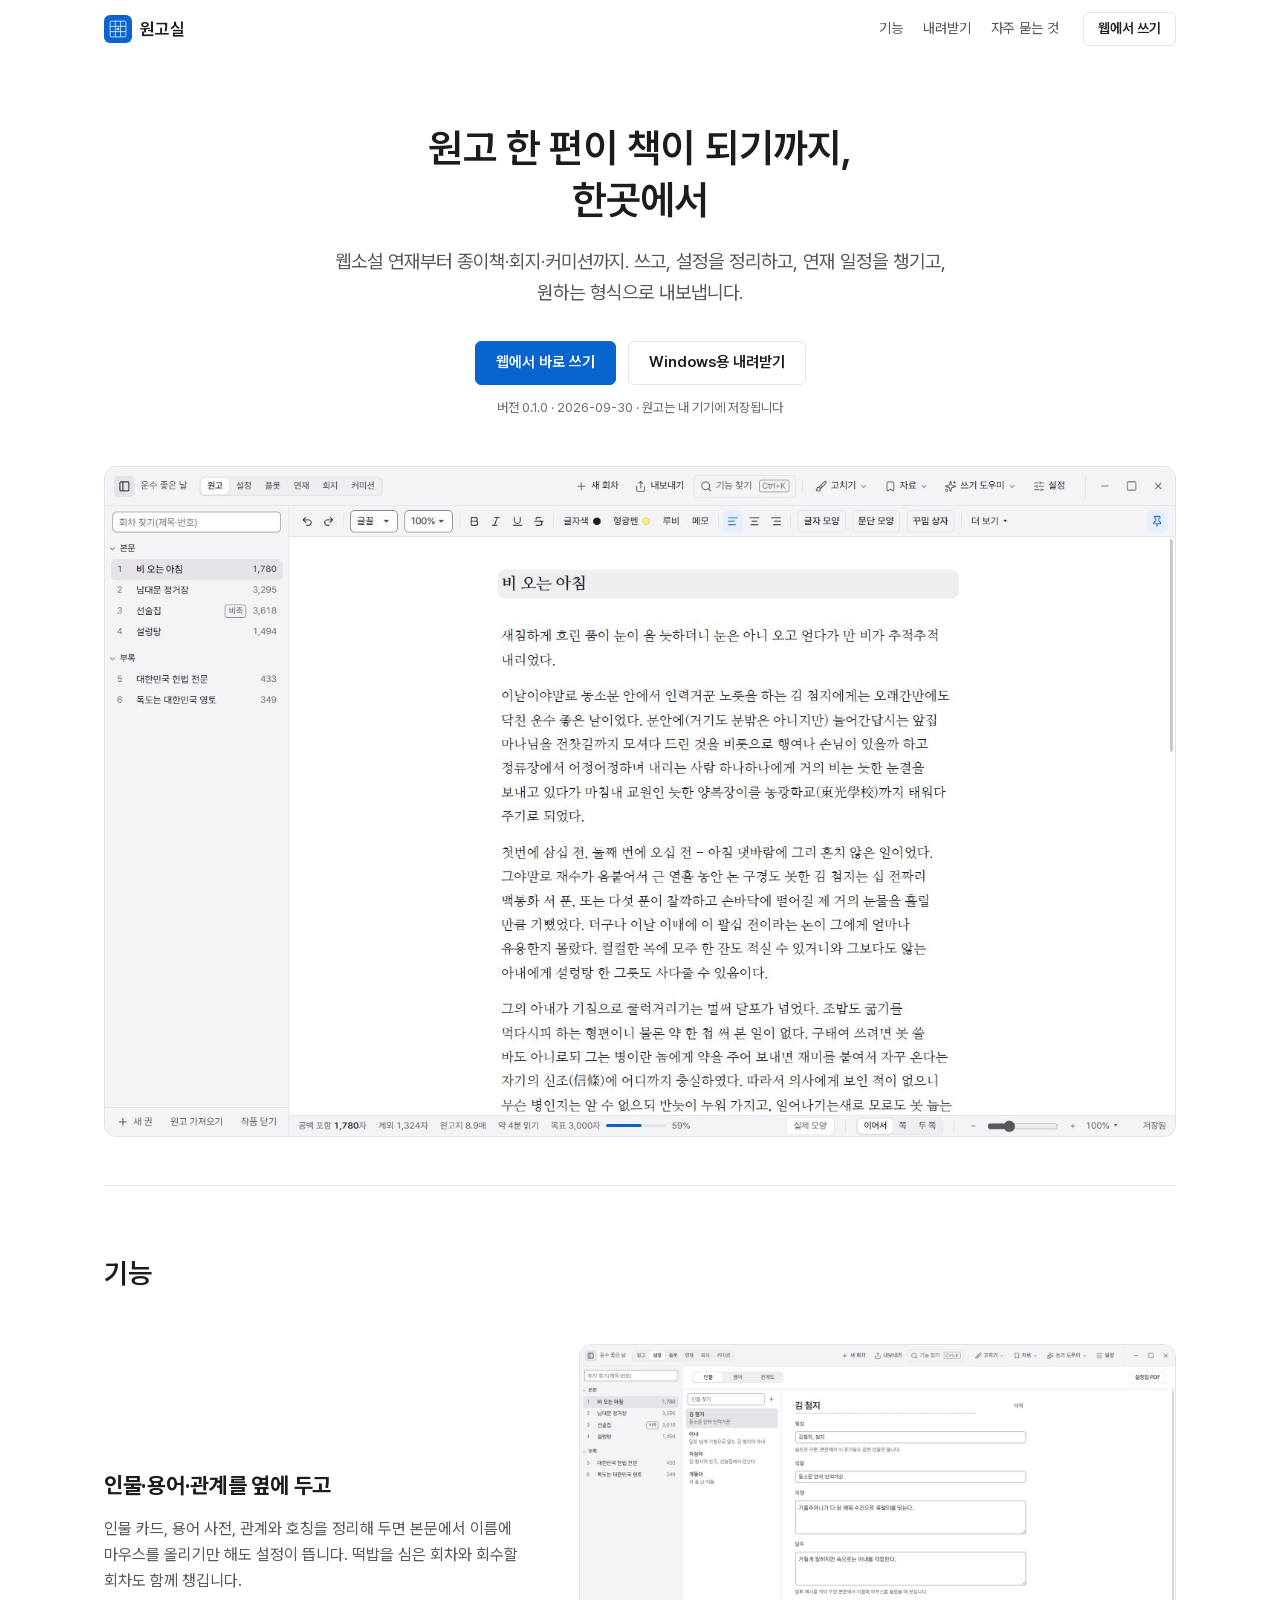
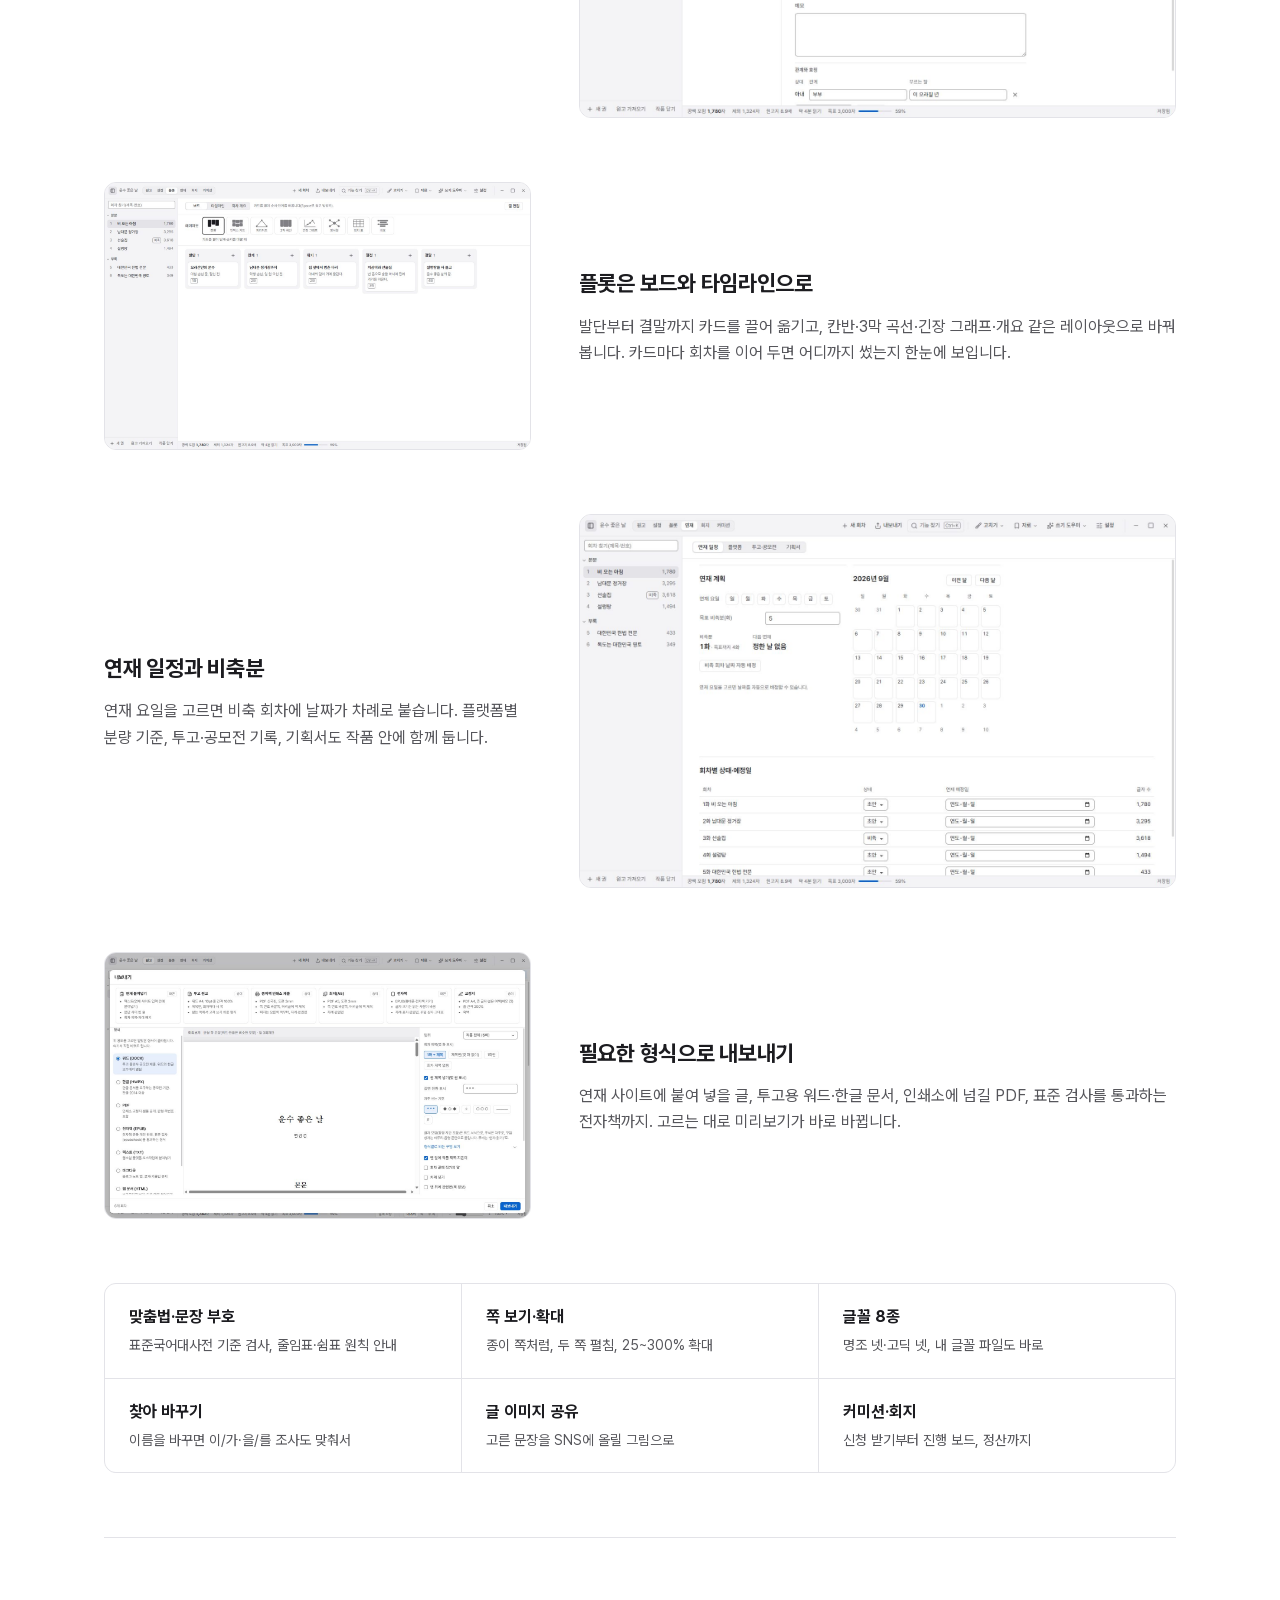
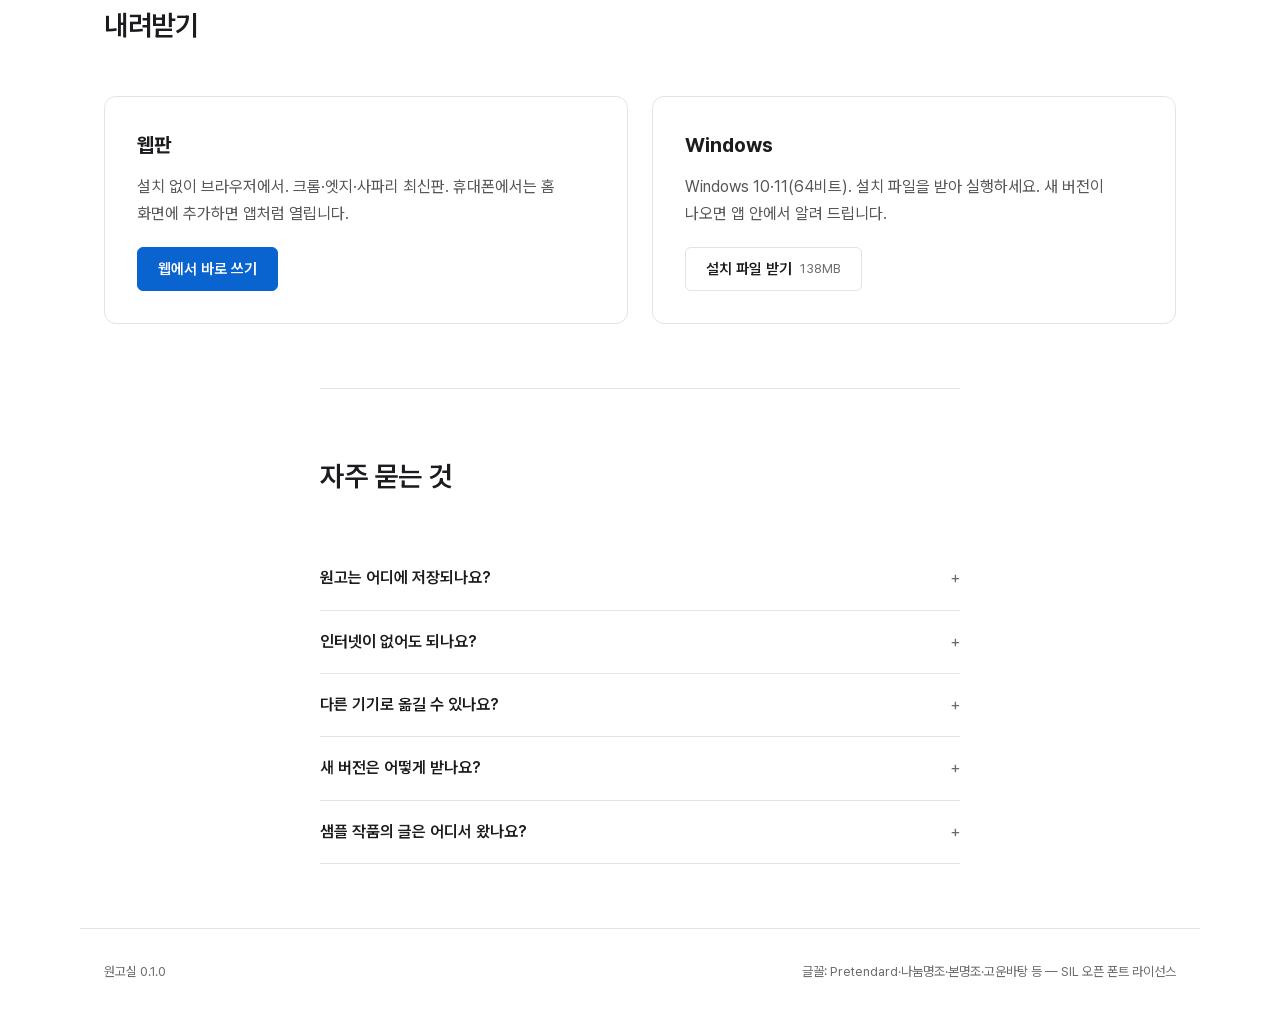
==== commit b2a757ff: "사이트 올리기" ====
--- a/index.html
+++ b/index.html
@@ -1,26 +1,170 @@
 <!doctype html>
 <html lang="ko">
   <head>
-    <meta charset="UTF-8" />
+    <meta charset="utf-8" />
+    <meta name="viewport" content="width=device-width, initial-scale=1" />
+    <title>원고실 — 웹소설·종이책 원고를 쓰고 관리하는 곳</title>
     <meta
-      http-equiv="Content-Security-Policy"
-      content="default-src 'self'; script-src 'self' 'wasm-unsafe-eval'; style-src 'self' 'unsafe-inline'; font-src 'self' data:; img-src 'self' data: blob:; connect-src 'self' https://stdict.korean.go.kr; connect-src 'self' https://*.supabase.co wss://*.supabase.co"
+      name="description"
+      content="웹소설 연재부터 종이책·회지·커미션까지. 쓰고, 설정을 정리하고, 연재 일정을 챙기고, 워드·한글·PDF·전자책으로 내보냅니다."
     />
-    <meta name="viewport" content="width=device-width, initial-scale=1, viewport-fit=cover" />
     <meta name="theme-color" content="#ffffff" media="(prefers-color-scheme: light)" />
-    <meta name="theme-color" content="#1c1c1e" media="(prefers-color-scheme: dark)" />
-    <meta name="apple-mobile-web-app-capable" content="yes" />
-    <link rel="manifest" href="./manifest.webmanifest" />
-    <link rel="icon" href="./icon.svg" type="image/svg+xml" />
-    <link rel="apple-touch-icon" href="./icon-180.png" />
-    <title>원고실</title>
-    <script type="module" crossorigin src="./assets/index-B60896bQ.js"></script>
-    <link rel="modulepreload" crossorigin href="./assets/preload-helper-PPVm8Dsz.js">
-    <link rel="modulepreload" crossorigin href="./assets/settings-Cefduv4i.js">
-    <link rel="modulepreload" crossorigin href="./assets/print-DoqDlH50.js">
-    <link rel="stylesheet" crossorigin href="./assets/index-CB8QoCCZ.css">
+    <meta name="theme-color" content="#1a1a1d" media="(prefers-color-scheme: dark)" />
+    <link rel="icon" href="app/icon.svg" type="image/svg+xml" />
+    <link rel="stylesheet" href="site.css" />
+    <script>
+      // 홈 화면에 설치한 웹 앱(옛 주소)으로 열었으면 소개 없이 바로 앱으로
+      if (matchMedia("(display-mode: standalone)").matches) location.replace("app/");
+    </script>
   </head>
   <body>
-    <div id="root"></div>
+    <header class="top">
+      <a class="brand" href="./"><img src="app/icon.svg" alt="" width="28" height="28" />원고실</a>
+      <nav aria-label="사이트">
+        <a href="#features">기능</a>
+        <a href="#download">내려받기</a>
+        <a href="#faq">자주 묻는 것</a>
+      </nav>
+      <a class="btn btn-sm" href="app/">웹에서 쓰기</a>
+    </header>
+
+    <main>
+      <section class="hero">
+        <h1>원고 한 편이 책이 되기까지,<br />한곳에서</h1>
+        <p class="lead">
+          웹소설 연재부터 종이책·회지·커미션까지. 쓰고, 설정을 정리하고, 연재 일정을 챙기고, 원하는 형식으로 내보냅니다.
+        </p>
+        <div class="cta">
+          <a class="btn btn-primary" href="app/">웹에서 바로 쓰기</a>
+          <a class="btn" href="https://github.com/9w3am/wongosil/releases/download/v0.1.0/wongosil-setup-0.1.0.exe">Windows용 내려받기</a>
+        </div>
+        <p class="meta">버전 0.1.0 · 2026-09-30 · 원고는 내 기기에 저장됩니다</p>
+        <figure class="shot shot-hero">
+          <img src="shots/write.jpg" width="1440" height="900" alt="원고 쓰는 화면: 왼쪽에 회차 목록, 가운데에 본문" />
+        </figure>
+      </section>
+
+      <section id="features" class="features" aria-labelledby="f-title">
+        <h2 id="f-title">기능</h2>
+
+        <article class="feature">
+          <div class="f-text">
+            <h3>인물·용어·관계를 옆에 두고</h3>
+            <p>
+              인물 카드, 용어 사전, 관계와 호칭을 정리해 두면 본문에서 이름에 마우스를 올리기만 해도 설정이 뜹니다.
+              떡밥을 심은 회차와 회수할 회차도 함께 챙깁니다.
+            </p>
+          </div>
+          <figure class="shot">
+            <img src="shots/bible.jpg" width="1440" height="900" alt="설정 자료 화면" />
+          </figure>
+        </article>
+
+        <article class="feature">
+          <div class="f-text">
+            <h3>플롯은 보드와 타임라인으로</h3>
+            <p>
+              발단부터 결말까지 카드를 끌어 옮기고, 칸반·3막 곡선·긴장 그래프·개요 같은 레이아웃으로 바꿔 봅니다.
+              카드마다 회차를 이어 두면 어디까지 썼는지 한눈에 보입니다.
+            </p>
+          </div>
+          <figure class="shot">
+            <img src="shots/plot.jpg" width="1440" height="900" alt="플롯 보드 화면" />
+          </figure>
+        </article>
+
+        <article class="feature">
+          <div class="f-text">
+            <h3>연재 일정과 비축분</h3>
+            <p>
+              연재 요일을 고르면 비축 회차에 날짜가 차례로 붙습니다. 플랫폼별 분량 기준, 투고·공모전 기록, 기획서도 작품
+              안에 함께 둡니다.
+            </p>
+          </div>
+          <figure class="shot">
+            <img src="shots/serial.jpg" width="1440" height="900" alt="연재 일정 화면" />
+          </figure>
+        </article>
+
+        <article class="feature">
+          <div class="f-text">
+            <h3>필요한 형식으로 내보내기</h3>
+            <p>
+              연재 사이트에 붙여 넣을 글, 투고용 워드·한글 문서, 인쇄소에 넘길 PDF, 표준 검사를 통과하는 전자책까지.
+              고르는 대로 미리보기가 바로 바뀝니다.
+            </p>
+          </div>
+          <figure class="shot">
+            <img src="shots/export.jpg" width="1440" height="900" alt="내보내기 화면" />
+          </figure>
+        </article>
+
+        <ul class="more" aria-label="그 밖의 기능">
+          <li><strong>맞춤법·문장 부호</strong><span>표준국어대사전 기준 검사, 줄임표·쉼표 원칙 안내</span></li>
+          <li><strong>쪽 보기·확대</strong><span>종이 쪽처럼, 두 쪽 펼침, 25~300% 확대</span></li>
+          <li><strong>글꼴 8종</strong><span>명조 넷·고딕 넷, 내 글꼴 파일도 바로</span></li>
+          <li><strong>찾아 바꾸기</strong><span>이름을 바꾸면 이/가·을/를 조사도 맞춰서</span></li>
+          <li><strong>글 이미지 공유</strong><span>고른 문장을 SNS에 올릴 그림으로</span></li>
+          <li><strong>커미션·회지</strong><span>신청 받기부터 진행 보드, 정산까지</span></li>
+        </ul>
+      </section>
+
+      <section id="download" class="download" aria-labelledby="d-title">
+        <h2 id="d-title">내려받기</h2>
+        <div class="d-grid">
+          <div class="d-card">
+            <h3>웹판</h3>
+            <p>설치 없이 브라우저에서. 크롬·엣지·사파리 최신판. 휴대폰에서는 홈 화면에 추가하면 앱처럼 열립니다.</p>
+            <a class="btn btn-primary" href="app/">웹에서 바로 쓰기</a>
+          </div>
+          <div class="d-card">
+            <h3>Windows</h3>
+            <p>Windows 10·11(64비트). 설치 파일을 받아 실행하세요. 새 버전이 나오면 앱 안에서 알려 드립니다.</p>
+            <a class="btn" href="https://github.com/9w3am/wongosil/releases/download/v0.1.0/wongosil-setup-0.1.0.exe">설치 파일 받기 <span class="size">138MB</span></a>
+          </div>
+        </div>
+      </section>
+
+      <section id="faq" class="faq" aria-labelledby="q-title">
+        <h2 id="q-title">자주 묻는 것</h2>
+        <details>
+          <summary>원고는 어디에 저장되나요?</summary>
+          <p>
+            내 기기 안에 저장됩니다. Windows판은 작품 폴더에, 웹판은 브라우저 안의 저장소에 둡니다. 로그인하면 여러
+            기기에서 이어 쓸 수 있도록 계정에도 올립니다.
+          </p>
+        </details>
+        <details>
+          <summary>인터넷이 없어도 되나요?</summary>
+          <p>
+            Windows판은 인터넷 없이 씁니다. 웹판은 한 번 연 뒤로는 인터넷이 끊겨도 열립니다. 맞춤법 사전 조회와 기기 간
+            동기화만 인터넷이 필요합니다.
+          </p>
+        </details>
+        <details>
+          <summary>다른 기기로 옮길 수 있나요?</summary>
+          <p>로그인해 동기화하거나, 작품을 파일 하나로 내보낸 뒤 다른 기기에서 가져오면 됩니다.</p>
+        </details>
+        <details>
+          <summary>새 버전은 어떻게 받나요?</summary>
+          <p>
+            새 버전이 나오면 앱 오른쪽 아래에 알림이 뜹니다. 웹판은 쓰던 글을 저장하고 새로 불러오고, Windows판은 설치
+            파일을 받아 실행하면 됩니다. 쓰던 작품은 그대로 남습니다.
+          </p>
+        </details>
+        <details>
+          <summary>샘플 작품의 글은 어디서 왔나요?</summary>
+          <p>
+            저작권 보호 기간이 끝난 현진건 「운수 좋은 날」(1924), 대한민국 헌법 전문, 외교부 독도 누리집의 정부
+            기본입장과 「독도의 지속가능한 이용에 관한 법률」 조문입니다.
+          </p>
+        </details>
+      </section>
+    </main>
+
+    <footer class="foot">
+      <span>원고실 0.1.0</span>
+      <span>글꼴: Pretendard·나눔명조·본명조·고운바탕 등 — SIL 오픈 폰트 라이선스</span>
+    </footer>
   </body>
 </html>
--- a/site.css
+++ b/site.css
@@ -0,0 +1,383 @@
+/* 원고실 사이트 첫 화면. 색·모서리·간격은 앱 디자인 토큰(docs/DESIGN_SYSTEM.md)과 같게 */
+@font-face {
+  font-family: "Pretendard Variable";
+  src: url("fonts/PretendardVariable.woff2") format("woff2-variations");
+  font-weight: 45 920;
+  font-display: swap;
+}
+
+:root {
+  color-scheme: light;
+  --bg: #ffffff;
+  --bg-sidebar: #f4f4f6;
+  --text: #1c1c20;
+  --text-2: #56565b;
+  --text-3: #6b6b70;
+  --line: #e3e3e8;
+  --accent: #0a64d0;
+  --accent-contrast: #ffffff;
+  --r-1: 6px;
+  --r-2: 8px;
+  --r-3: 12px;
+  --shadow-float: 0 8px 28px rgb(0 0 0 / 0.12), 0 1px 3px rgb(0 0 0 / 0.08);
+  --max: 1120px;
+}
+@media (prefers-color-scheme: dark) {
+  :root:not([data-theme="light"]) {
+    color-scheme: dark;
+    --bg: #1a1a1d;
+    --bg-sidebar: #242426;
+    --text: #f2f2f4;
+    --text-2: #b4b4ba;
+    --text-3: #98989f;
+    --line: #38383c;
+    --accent: #4c9dff;
+    --accent-contrast: #0b1a2e;
+  }
+}
+:root[data-theme="dark"] {
+  color-scheme: dark;
+  --bg: #1a1a1d;
+  --bg-sidebar: #242426;
+  --text: #f2f2f4;
+  --text-2: #b4b4ba;
+  --text-3: #98989f;
+  --line: #38383c;
+  --accent: #4c9dff;
+  --accent-contrast: #0b1a2e;
+}
+
+* {
+  box-sizing: border-box;
+}
+html {
+  scroll-behavior: smooth;
+}
+@media (prefers-reduced-motion: reduce) {
+  html {
+    scroll-behavior: auto;
+  }
+}
+body {
+  margin: 0;
+  background: var(--bg);
+  color: var(--text);
+  font:
+    16px/1.65 "Pretendard Variable",
+    Pretendard,
+    system-ui,
+    sans-serif;
+  word-break: keep-all;
+  overflow-x: hidden;
+}
+img {
+  max-width: 100%;
+  height: auto;
+  display: block;
+}
+a {
+  color: inherit;
+}
+
+/* 머리 막대 */
+.top {
+  position: sticky;
+  top: 0;
+  z-index: 10;
+  display: flex;
+  align-items: center;
+  gap: 24px;
+  max-width: var(--max);
+  margin: 0 auto;
+  padding: 12px 24px;
+  background: color-mix(in srgb, var(--bg) 88%, transparent);
+  backdrop-filter: blur(12px);
+}
+.brand {
+  display: inline-flex;
+  align-items: center;
+  gap: 8px;
+  font-weight: 600;
+  font-size: 17px;
+  text-decoration: none;
+}
+.top nav {
+  display: flex;
+  gap: 20px;
+  margin-left: auto;
+  font-size: 14px;
+}
+.top nav a {
+  color: var(--text-2);
+  text-decoration: none;
+}
+.top nav a:hover {
+  color: var(--text);
+}
+
+/* 단추 */
+.btn {
+  display: inline-flex;
+  align-items: center;
+  gap: 8px;
+  height: 44px;
+  padding: 0 20px;
+  border: 1px solid var(--line);
+  border-radius: var(--r-1);
+  background: var(--bg);
+  color: var(--text);
+  font-weight: 600;
+  font-size: 15px;
+  text-decoration: none;
+  white-space: nowrap;
+}
+.btn:hover {
+  border-color: var(--text-3);
+}
+.btn-primary {
+  background: var(--accent);
+  border-color: var(--accent);
+  color: var(--accent-contrast);
+}
+.btn-primary:hover {
+  border-color: var(--accent);
+  filter: brightness(1.08);
+}
+.btn-sm {
+  height: 34px;
+  padding: 0 14px;
+  font-size: 14px;
+}
+.btn:focus-visible,
+a:focus-visible,
+summary:focus-visible {
+  outline: 2px solid var(--accent);
+  outline-offset: 2px;
+}
+.size {
+  color: var(--text-3);
+  font-weight: 400;
+  font-size: 13px;
+}
+
+/* 첫 화면 */
+main {
+  max-width: var(--max);
+  margin: 0 auto;
+  padding: 0 24px;
+}
+.hero {
+  padding: 64px 0 48px;
+  text-align: center;
+}
+.hero h1 {
+  margin: 0;
+  font-size: clamp(28px, 4.2vw, 40px);
+  line-height: 1.3;
+  letter-spacing: -0.02em;
+  font-weight: 600;
+}
+.lead {
+  max-width: 640px;
+  margin: 20px auto 0;
+  color: var(--text-2);
+  font-size: clamp(16px, 2vw, 19px);
+}
+.cta {
+  display: flex;
+  flex-wrap: wrap;
+  justify-content: center;
+  gap: 12px;
+  margin-top: 32px;
+}
+.meta {
+  margin: 12px 0 0;
+  color: var(--text-3);
+  font-size: 13px;
+}
+.shot {
+  margin: 0;
+  border: 1px solid var(--line);
+  border-radius: var(--r-3);
+  overflow: hidden;
+  background: var(--bg-sidebar);
+}
+.shot-hero {
+  margin-top: 48px;
+}
+
+/* 기능 */
+.features,
+.download,
+.faq {
+  padding: 64px 0;
+  border-top: 1px solid var(--line);
+}
+h2 {
+  margin: 0 0 48px;
+  font-size: clamp(22px, 2.6vw, 28px);
+  letter-spacing: -0.012em;
+  font-weight: 600;
+}
+.feature {
+  display: grid;
+  grid-template-columns: minmax(0, 5fr) minmax(0, 7fr);
+  gap: 48px;
+  align-items: center;
+  margin-bottom: 64px;
+}
+.feature:nth-of-type(even) .f-text {
+  order: 2;
+}
+.feature h3 {
+  margin: 0 0 12px;
+  font-size: 22px;
+  letter-spacing: -0.012em;
+}
+.feature p {
+  margin: 0;
+  color: var(--text-2);
+}
+.more {
+  list-style: none;
+  margin: 0;
+  padding: 0;
+  display: grid;
+  grid-template-columns: repeat(3, minmax(0, 1fr));
+  gap: 1px;
+  background: var(--line);
+  border: 1px solid var(--line);
+  border-radius: var(--r-3);
+  overflow: hidden;
+}
+.more li {
+  display: flex;
+  flex-direction: column;
+  gap: 4px;
+  padding: 20px 24px;
+  background: var(--bg);
+}
+.more span {
+  color: var(--text-2);
+  font-size: 14px;
+}
+
+/* 내려받기 */
+.d-grid {
+  display: grid;
+  grid-template-columns: repeat(2, minmax(0, 1fr));
+  gap: 24px;
+}
+.d-card {
+  display: flex;
+  flex-direction: column;
+  align-items: flex-start;
+  gap: 12px;
+  padding: 32px;
+  border: 1px solid var(--line);
+  border-radius: var(--r-3);
+}
+.d-card h3 {
+  margin: 0;
+  font-size: 20px;
+}
+.d-card p {
+  margin: 0 0 8px;
+  color: var(--text-2);
+  flex: 1;
+}
+
+/* 자주 묻는 것 */
+.faq {
+  max-width: 640px;
+  margin: 0 auto;
+}
+.faq details {
+  border-bottom: 1px solid var(--line);
+}
+.faq summary {
+  cursor: pointer;
+  padding: 18px 0;
+  font-weight: 600;
+  list-style: none;
+  display: flex;
+  justify-content: space-between;
+  gap: 16px;
+}
+.faq summary::-webkit-details-marker {
+  display: none;
+}
+.faq summary::after {
+  content: "+";
+  color: var(--text-3);
+  font-weight: 400;
+}
+.faq details[open] summary::after {
+  content: "−";
+}
+.faq details p {
+  margin: 0 0 18px;
+  color: var(--text-2);
+}
+
+.foot {
+  display: flex;
+  flex-wrap: wrap;
+  justify-content: space-between;
+  gap: 8px 24px;
+  max-width: var(--max);
+  margin: 0 auto;
+  padding: 32px 24px 48px;
+  border-top: 1px solid var(--line);
+  color: var(--text-3);
+  font-size: 13px;
+}
+
+/* 좁은 화면(휴대폰): 한 줄로 쌓고 옆 여백 16px */
+@media (max-width: 900px) {
+  .top {
+    padding: 10px 16px;
+    gap: 12px;
+  }
+  .top nav {
+    display: none;
+  }
+  .top .btn-sm {
+    margin-left: auto;
+  }
+  main {
+    padding: 0 16px;
+  }
+  .hero {
+    padding: 40px 0 32px;
+    text-align: left;
+  }
+  .lead {
+    margin-left: 0;
+  }
+  .cta {
+    justify-content: flex-start;
+  }
+  .cta .btn {
+    flex: 1 1 100%;
+    justify-content: center;
+  }
+  .feature {
+    grid-template-columns: 1fr;
+    gap: 20px;
+    margin-bottom: 48px;
+  }
+  .feature:nth-of-type(even) .f-text {
+    order: 0;
+  }
+  .more,
+  .d-grid {
+    grid-template-columns: 1fr;
+  }
+  .d-card {
+    padding: 24px;
+  }
+  .foot {
+    padding: 24px 16px 40px;
+  }
+}
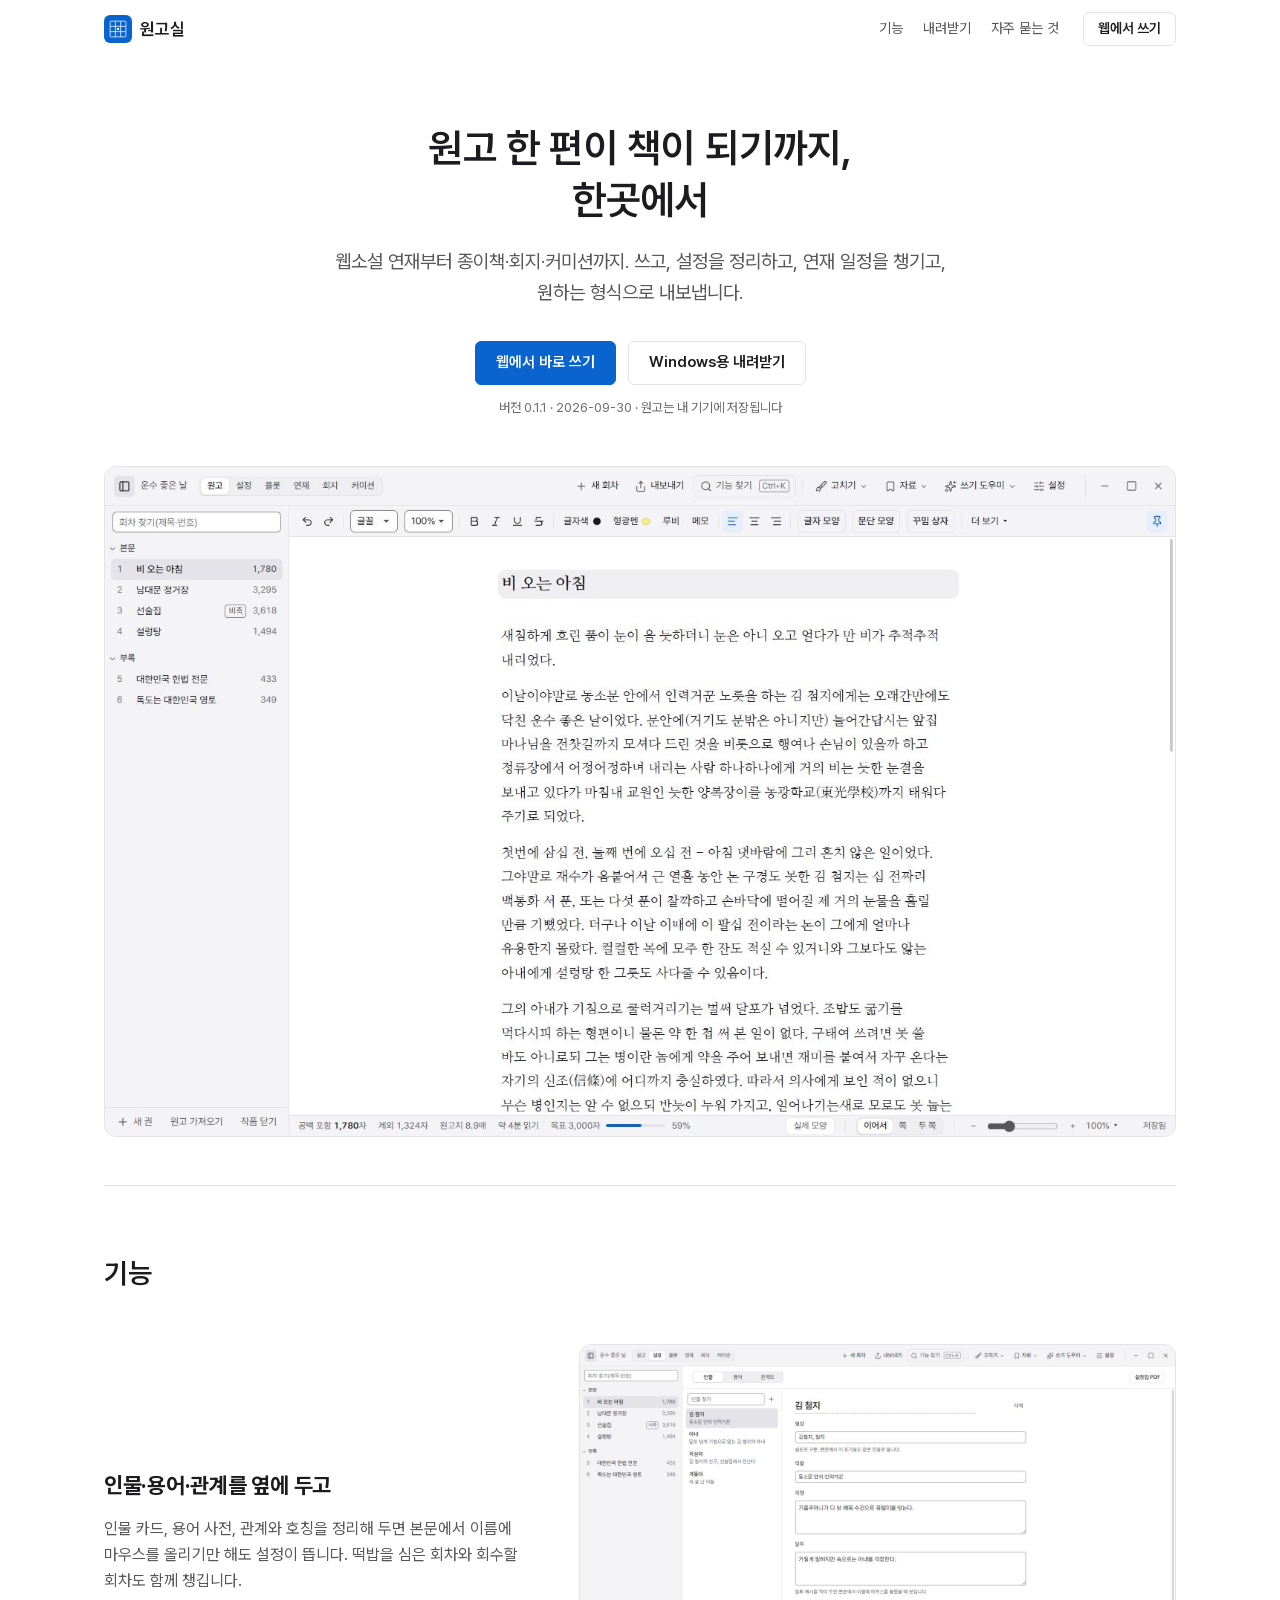
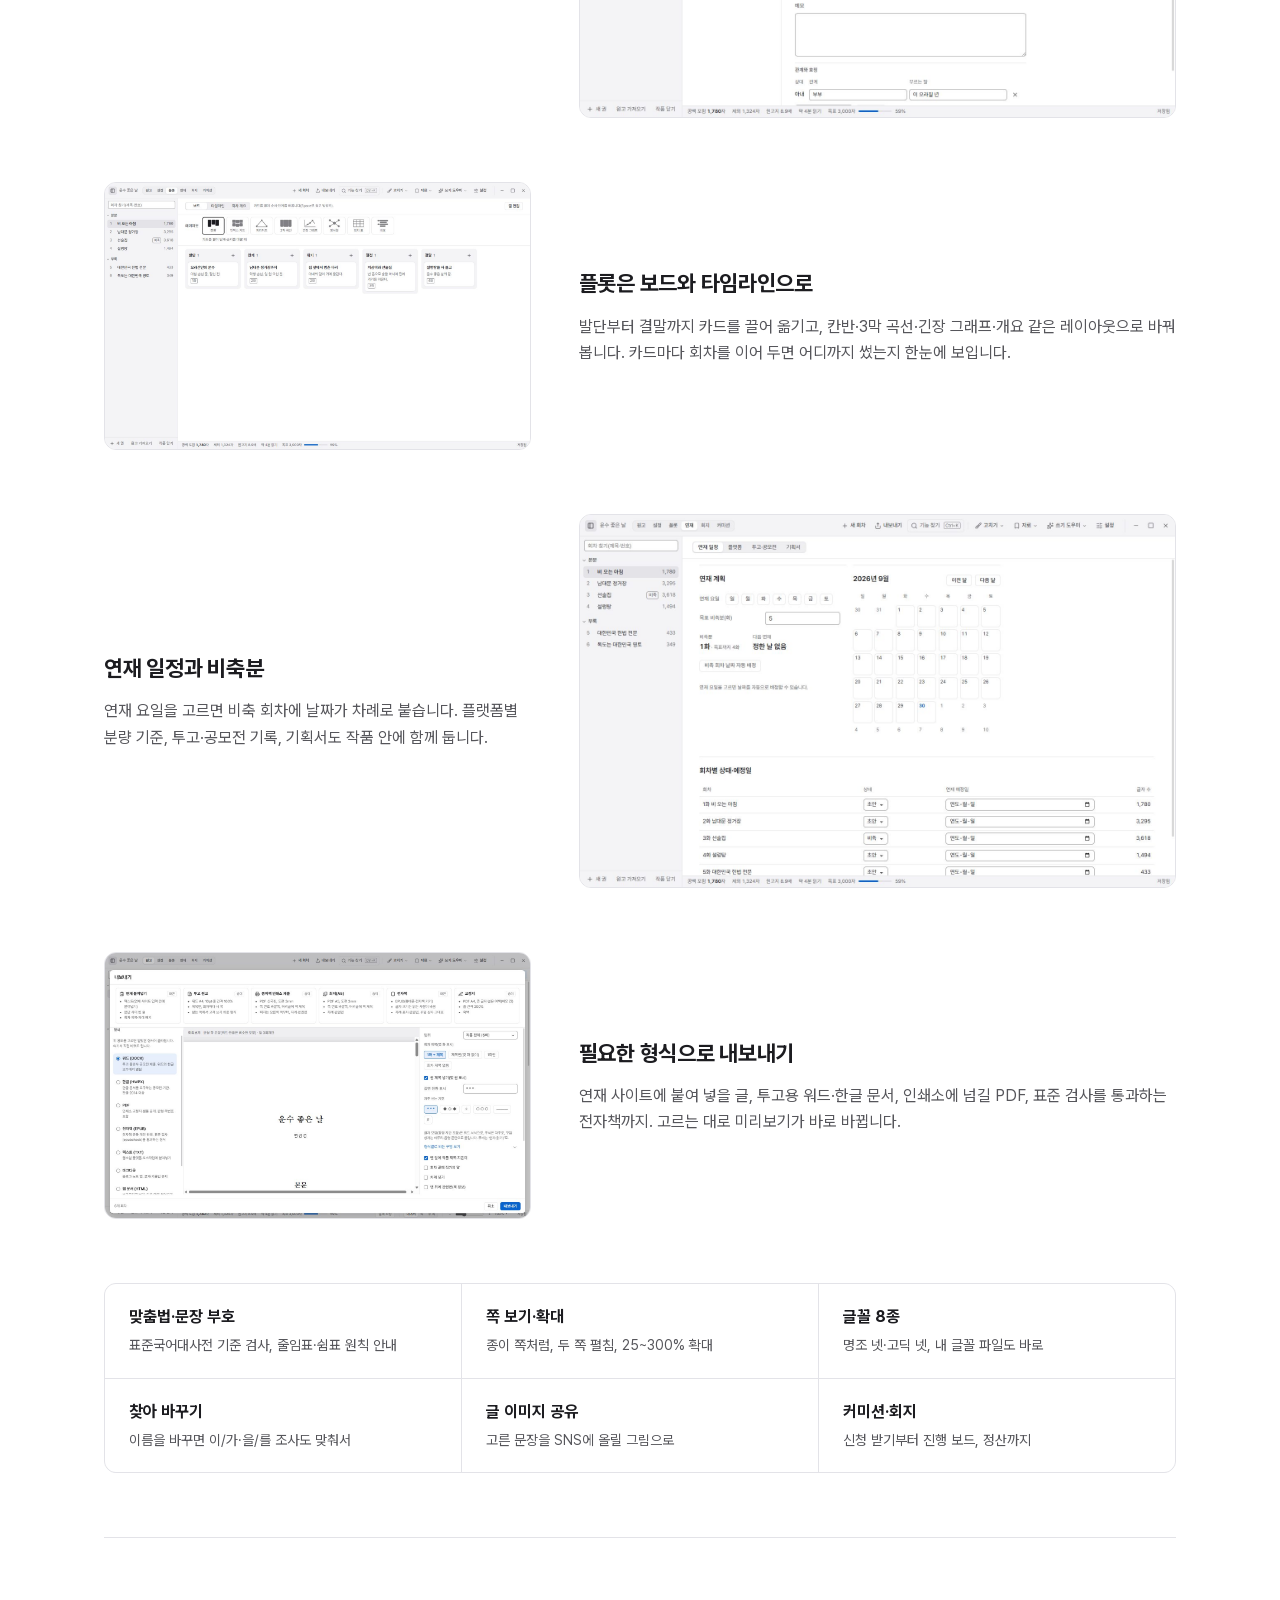
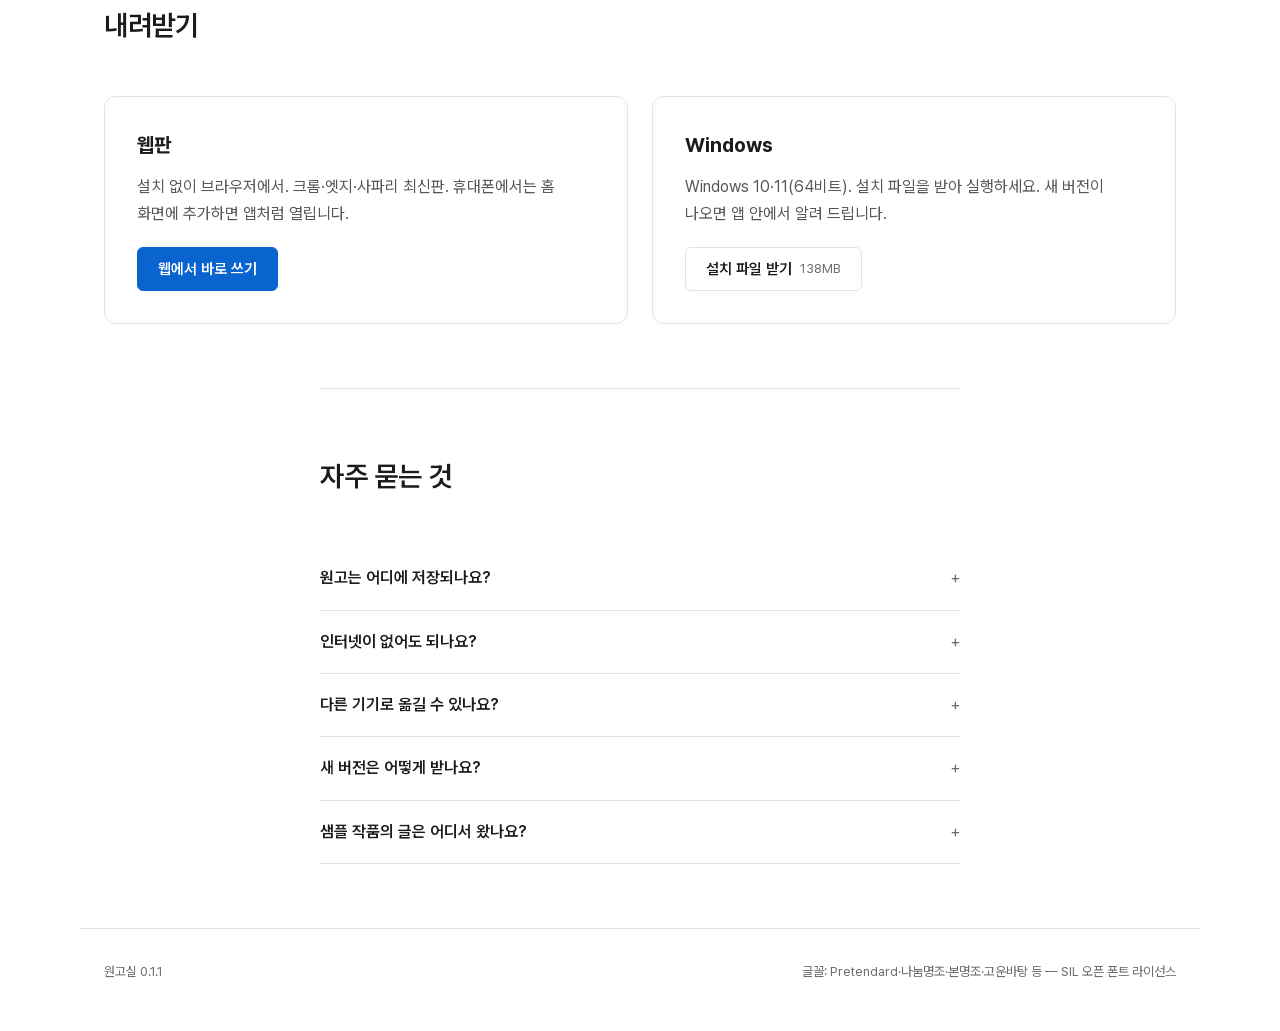
==== commit 78b84141: "사이트 올리기" ====
--- a/index.html
+++ b/index.html
@@ -36,9 +36,9 @@
         </p>
         <div class="cta">
           <a class="btn btn-primary" href="app/">웹에서 바로 쓰기</a>
-          <a class="btn" href="https://github.com/9w3am/wongosil/releases/download/v0.1.0/wongosil-setup-0.1.0.exe">Windows용 내려받기</a>
+          <a class="btn" href="https://github.com/9w3am/wongosil/releases/download/v0.1.1/wongosil-setup-0.1.1.exe">Windows용 내려받기</a>
         </div>
-        <p class="meta">버전 0.1.0 · 2026-09-30 · 원고는 내 기기에 저장됩니다</p>
+        <p class="meta">버전 0.1.1 · 2026-09-30 · 원고는 내 기기에 저장됩니다</p>
         <figure class="shot shot-hero">
           <img src="shots/write.jpg" width="1440" height="900" alt="원고 쓰는 화면: 왼쪽에 회차 목록, 가운데에 본문" />
         </figure>
@@ -120,7 +120,7 @@
           <div class="d-card">
             <h3>Windows</h3>
             <p>Windows 10·11(64비트). 설치 파일을 받아 실행하세요. 새 버전이 나오면 앱 안에서 알려 드립니다.</p>
-            <a class="btn" href="https://github.com/9w3am/wongosil/releases/download/v0.1.0/wongosil-setup-0.1.0.exe">설치 파일 받기 <span class="size">138MB</span></a>
+            <a class="btn" href="https://github.com/9w3am/wongosil/releases/download/v0.1.1/wongosil-setup-0.1.1.exe">설치 파일 받기 <span class="size">138MB</span></a>
           </div>
         </div>
       </section>
@@ -155,15 +155,15 @@
         <details>
           <summary>샘플 작품의 글은 어디서 왔나요?</summary>
           <p>
-            저작권 보호 기간이 끝난 현진건 「운수 좋은 날」(1924), 대한민국 헌법 전문, 외교부 독도 누리집의 정부
-            기본입장과 「독도의 지속가능한 이용에 관한 법률」 조문입니다.
+            대한민국 헌법 전문, 외교부 독도 누리집의 정부
+            기본입장, 「독도의 지속가능한 이용에 관한 법률」 조문입니다.
           </p>
         </details>
       </section>
     </main>
 
     <footer class="foot">
-      <span>원고실 0.1.0</span>
+      <span>원고실 0.1.1</span>
       <span>글꼴: Pretendard·나눔명조·본명조·고운바탕 등 — SIL 오픈 폰트 라이선스</span>
     </footer>
   </body>
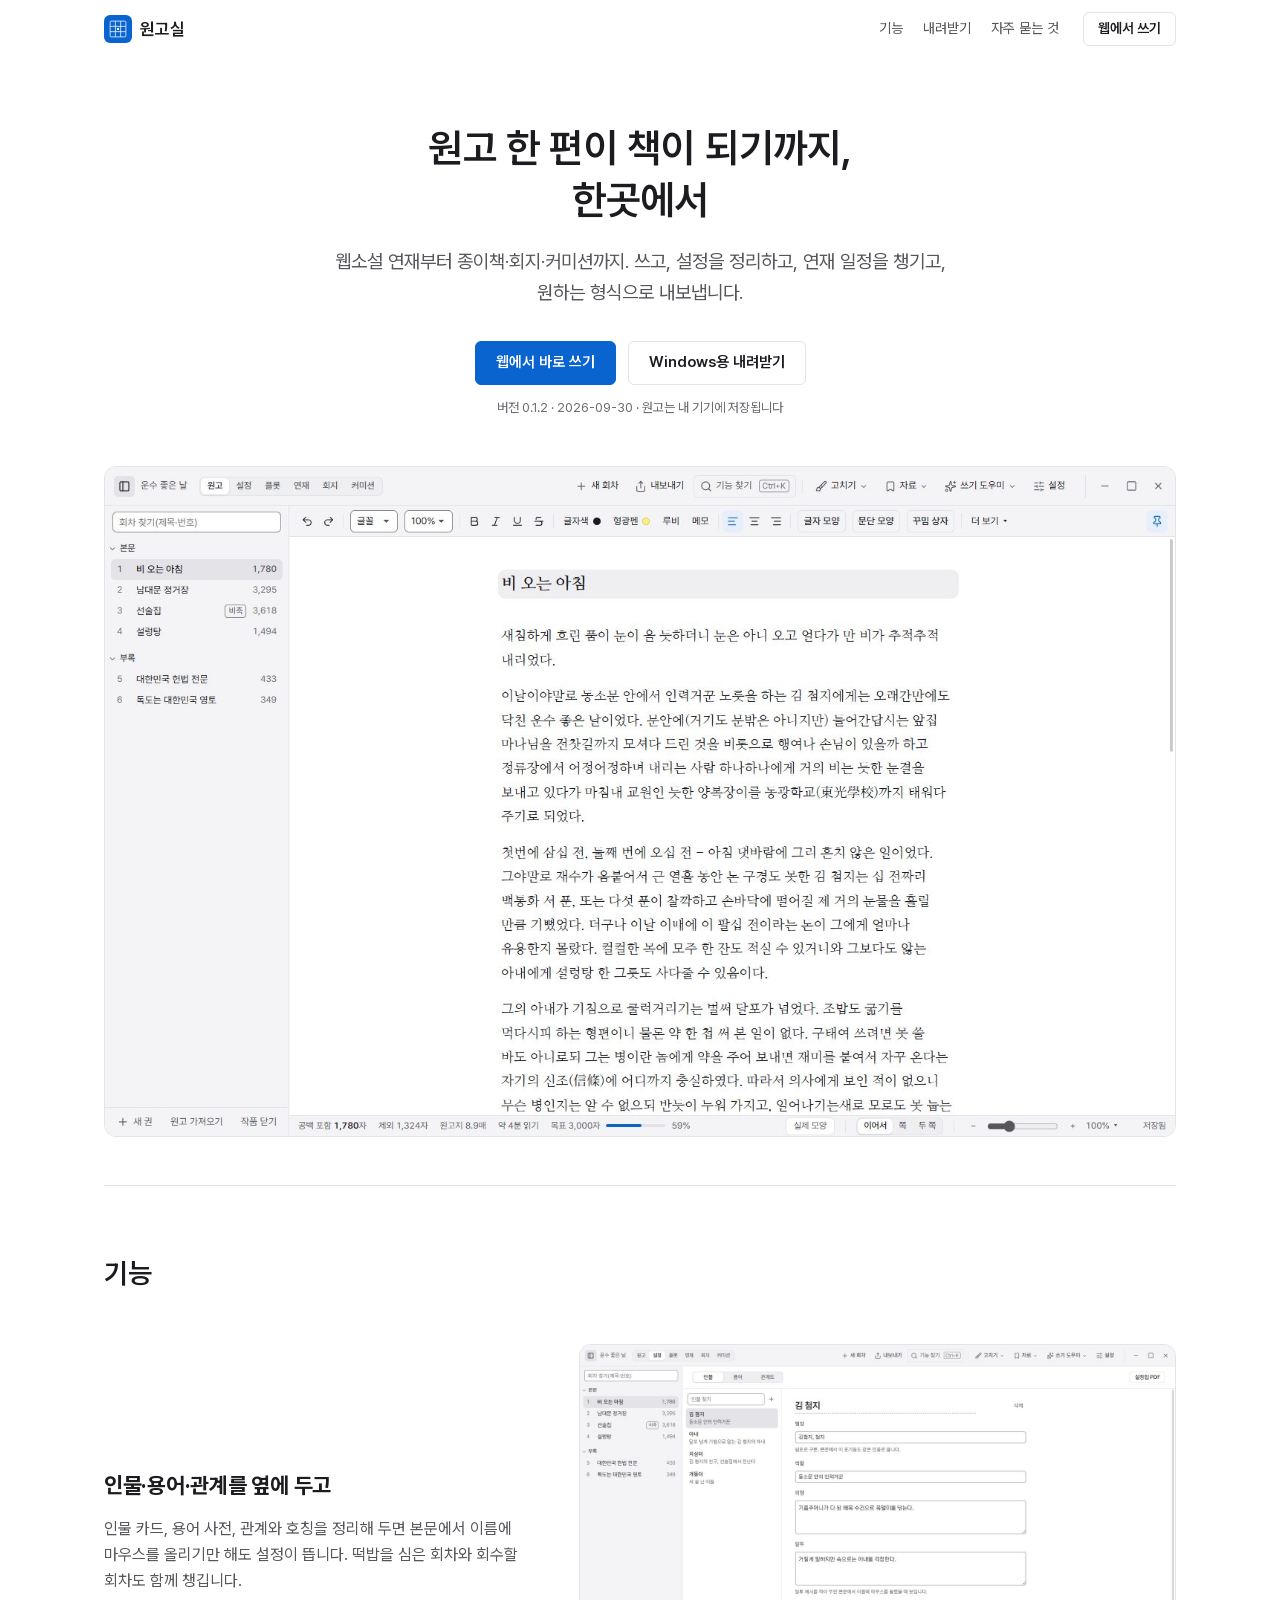
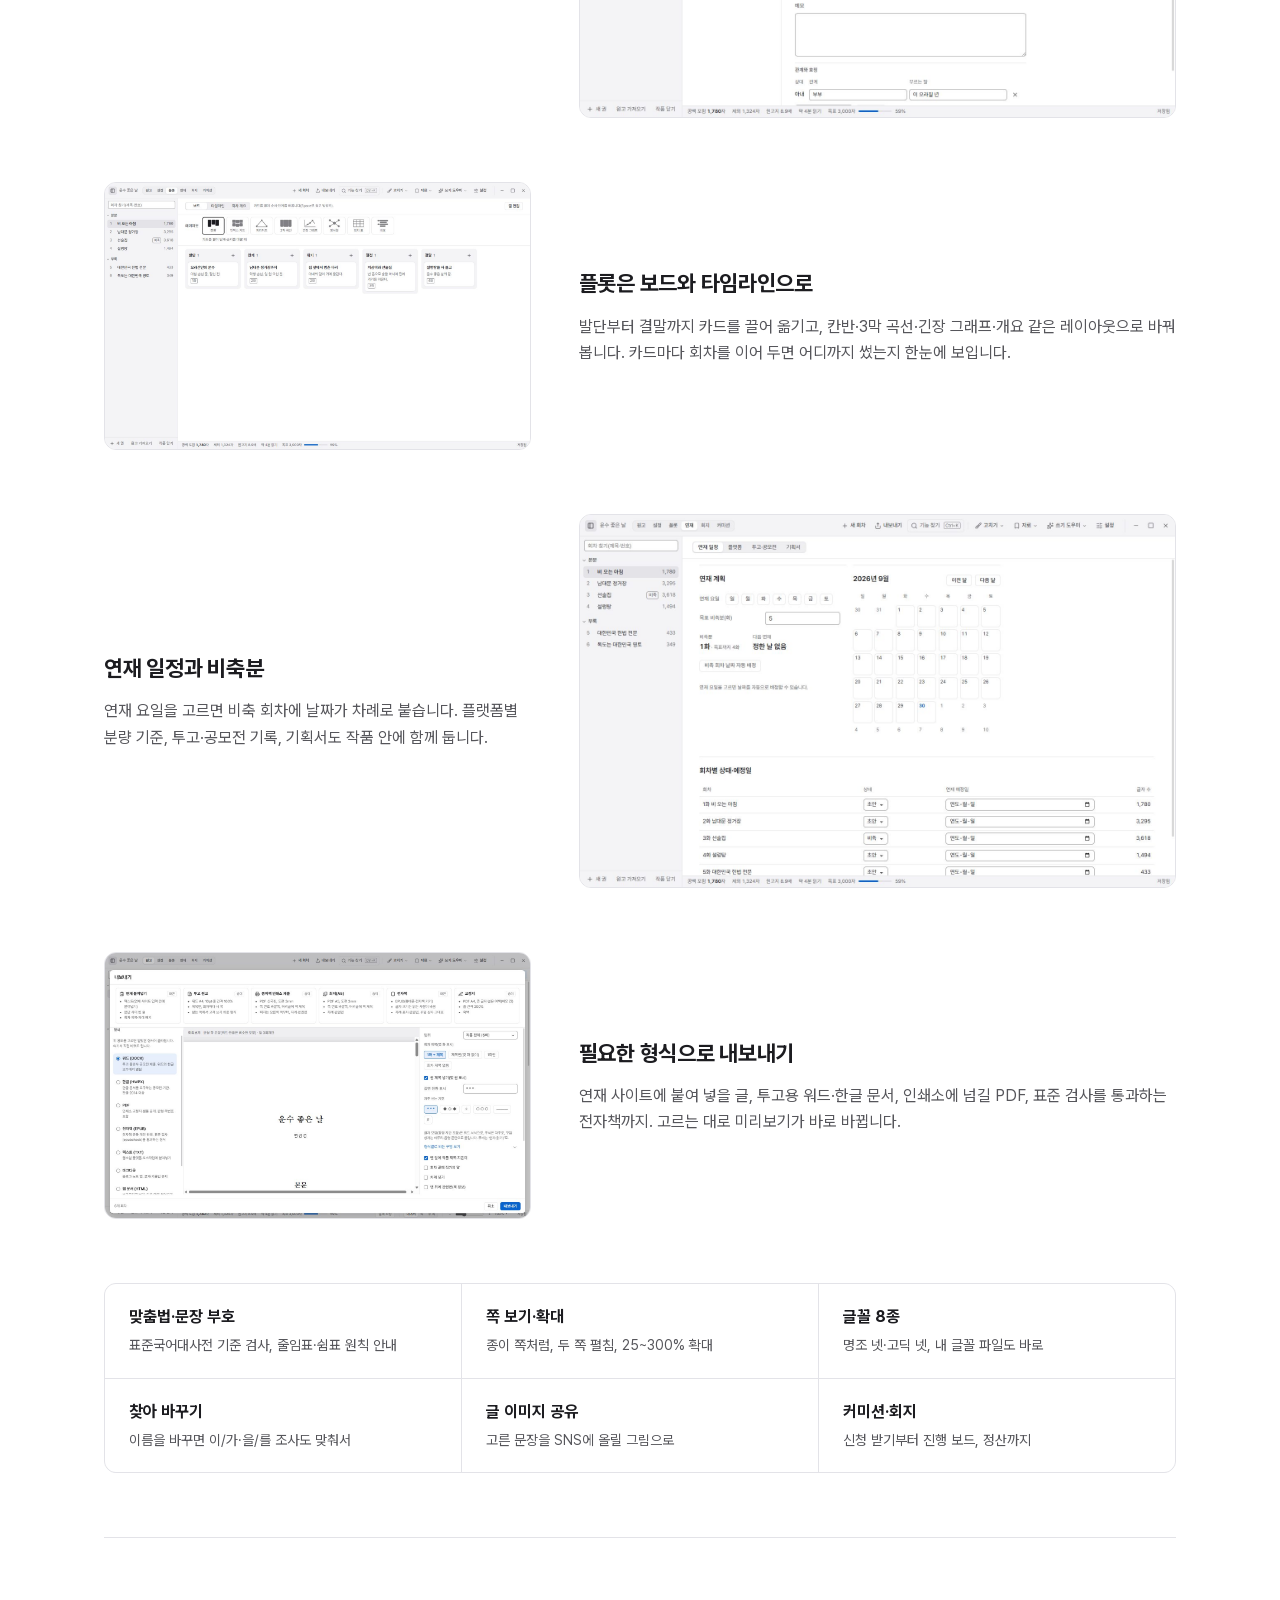
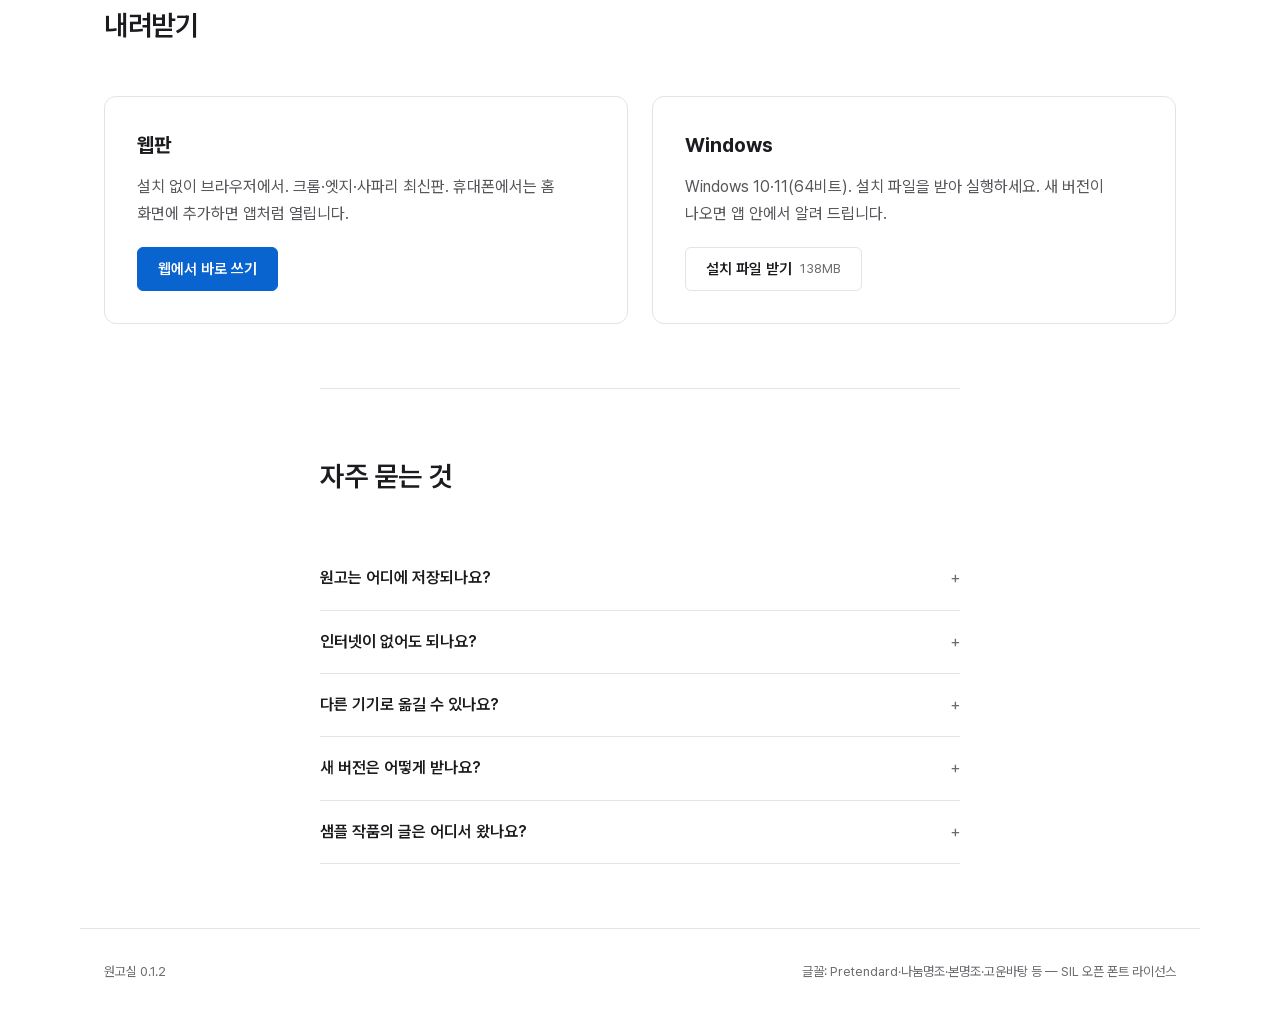
==== commit 86eb6b74: "사이트 올리기" ====
--- a/index.html
+++ b/index.html
@@ -36,9 +36,9 @@
         </p>
         <div class="cta">
           <a class="btn btn-primary" href="app/">웹에서 바로 쓰기</a>
-          <a class="btn" href="https://github.com/9w3am/wongosil/releases/download/v0.1.1/wongosil-setup-0.1.1.exe">Windows용 내려받기</a>
+          <a class="btn" href="https://github.com/9w3am/wongosil/releases/download/v0.1.2/wongosil-setup-0.1.2.exe">Windows용 내려받기</a>
         </div>
-        <p class="meta">버전 0.1.1 · 2026-09-30 · 원고는 내 기기에 저장됩니다</p>
+        <p class="meta">버전 0.1.2 · 2026-09-30 · 원고는 내 기기에 저장됩니다</p>
         <figure class="shot shot-hero">
           <img src="shots/write.jpg" width="1440" height="900" alt="원고 쓰는 화면: 왼쪽에 회차 목록, 가운데에 본문" />
         </figure>
@@ -120,7 +120,7 @@
           <div class="d-card">
             <h3>Windows</h3>
             <p>Windows 10·11(64비트). 설치 파일을 받아 실행하세요. 새 버전이 나오면 앱 안에서 알려 드립니다.</p>
-            <a class="btn" href="https://github.com/9w3am/wongosil/releases/download/v0.1.1/wongosil-setup-0.1.1.exe">설치 파일 받기 <span class="size">138MB</span></a>
+            <a class="btn" href="https://github.com/9w3am/wongosil/releases/download/v0.1.2/wongosil-setup-0.1.2.exe">설치 파일 받기 <span class="size">138MB</span></a>
           </div>
         </div>
       </section>
@@ -163,7 +163,7 @@
     </main>
 
     <footer class="foot">
-      <span>원고실 0.1.1</span>
+      <span>원고실 0.1.2</span>
       <span>글꼴: Pretendard·나눔명조·본명조·고운바탕 등 — SIL 오픈 폰트 라이선스</span>
     </footer>
   </body>
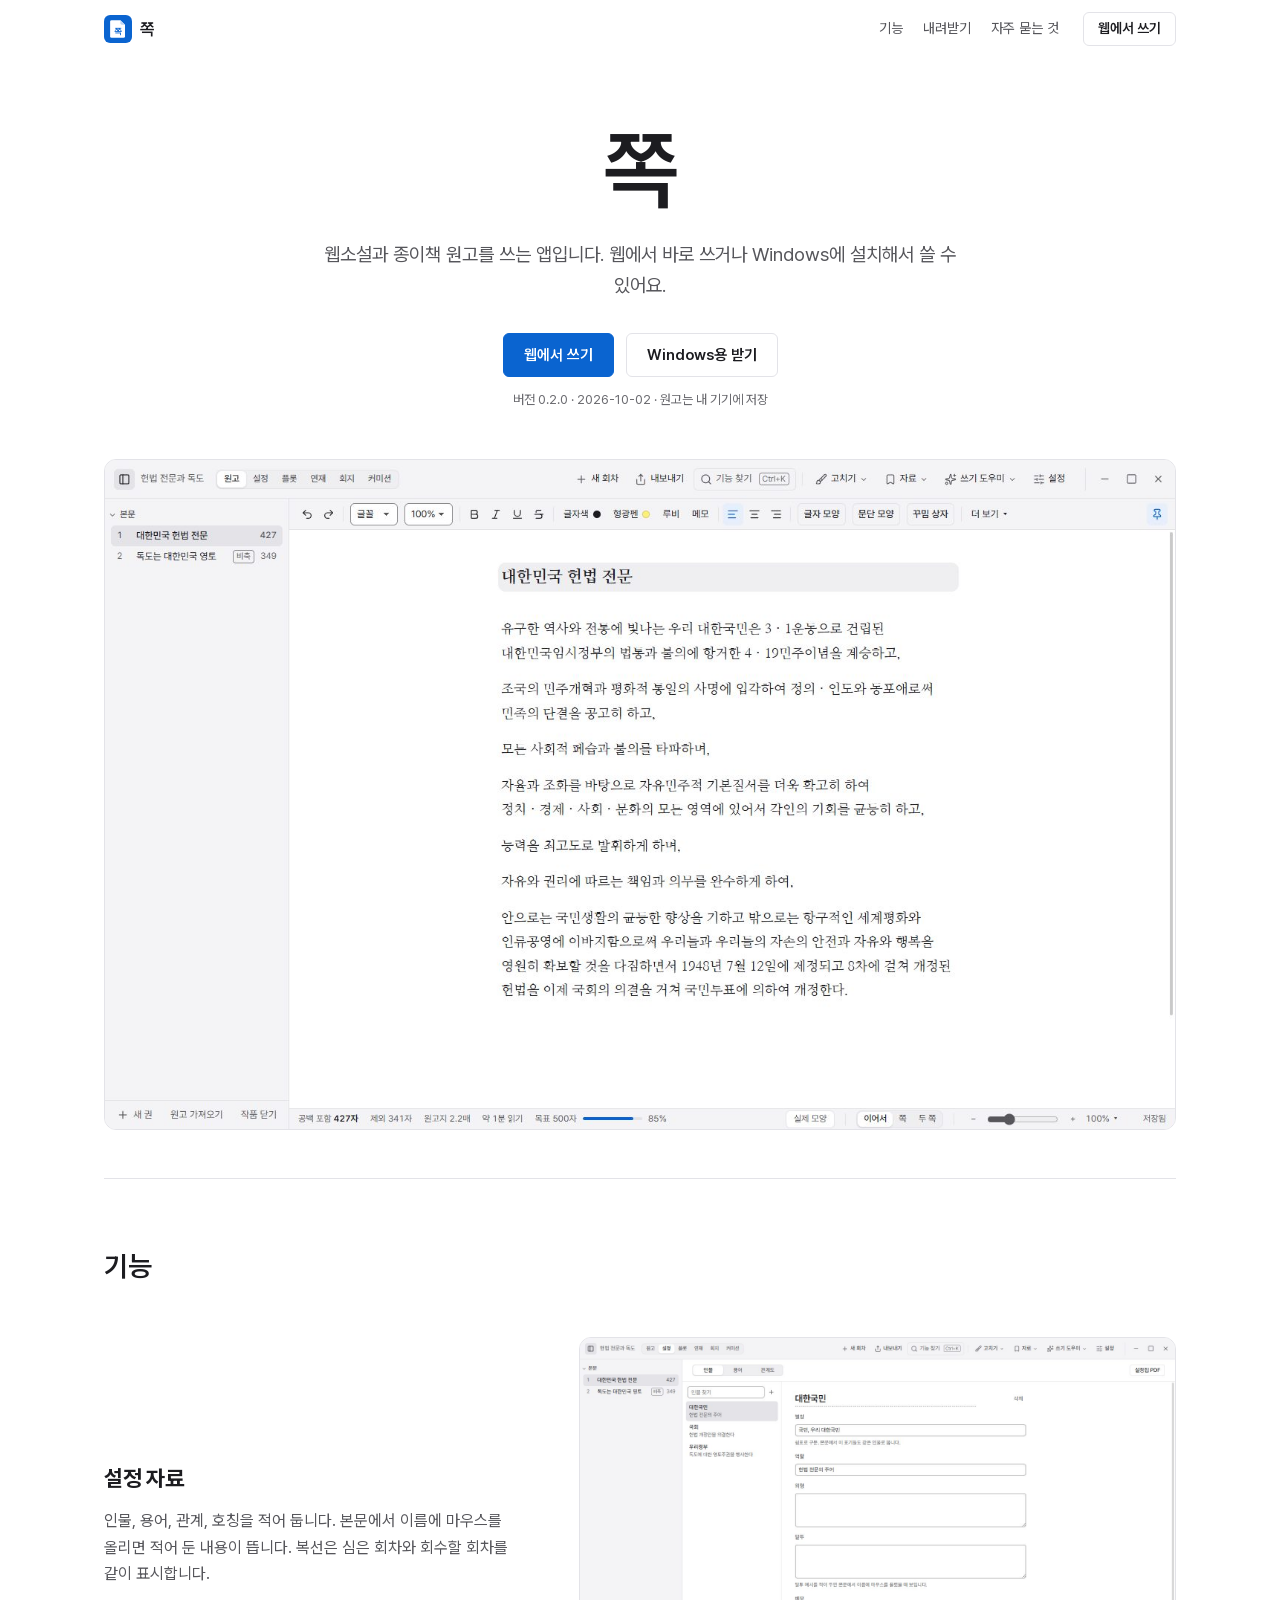
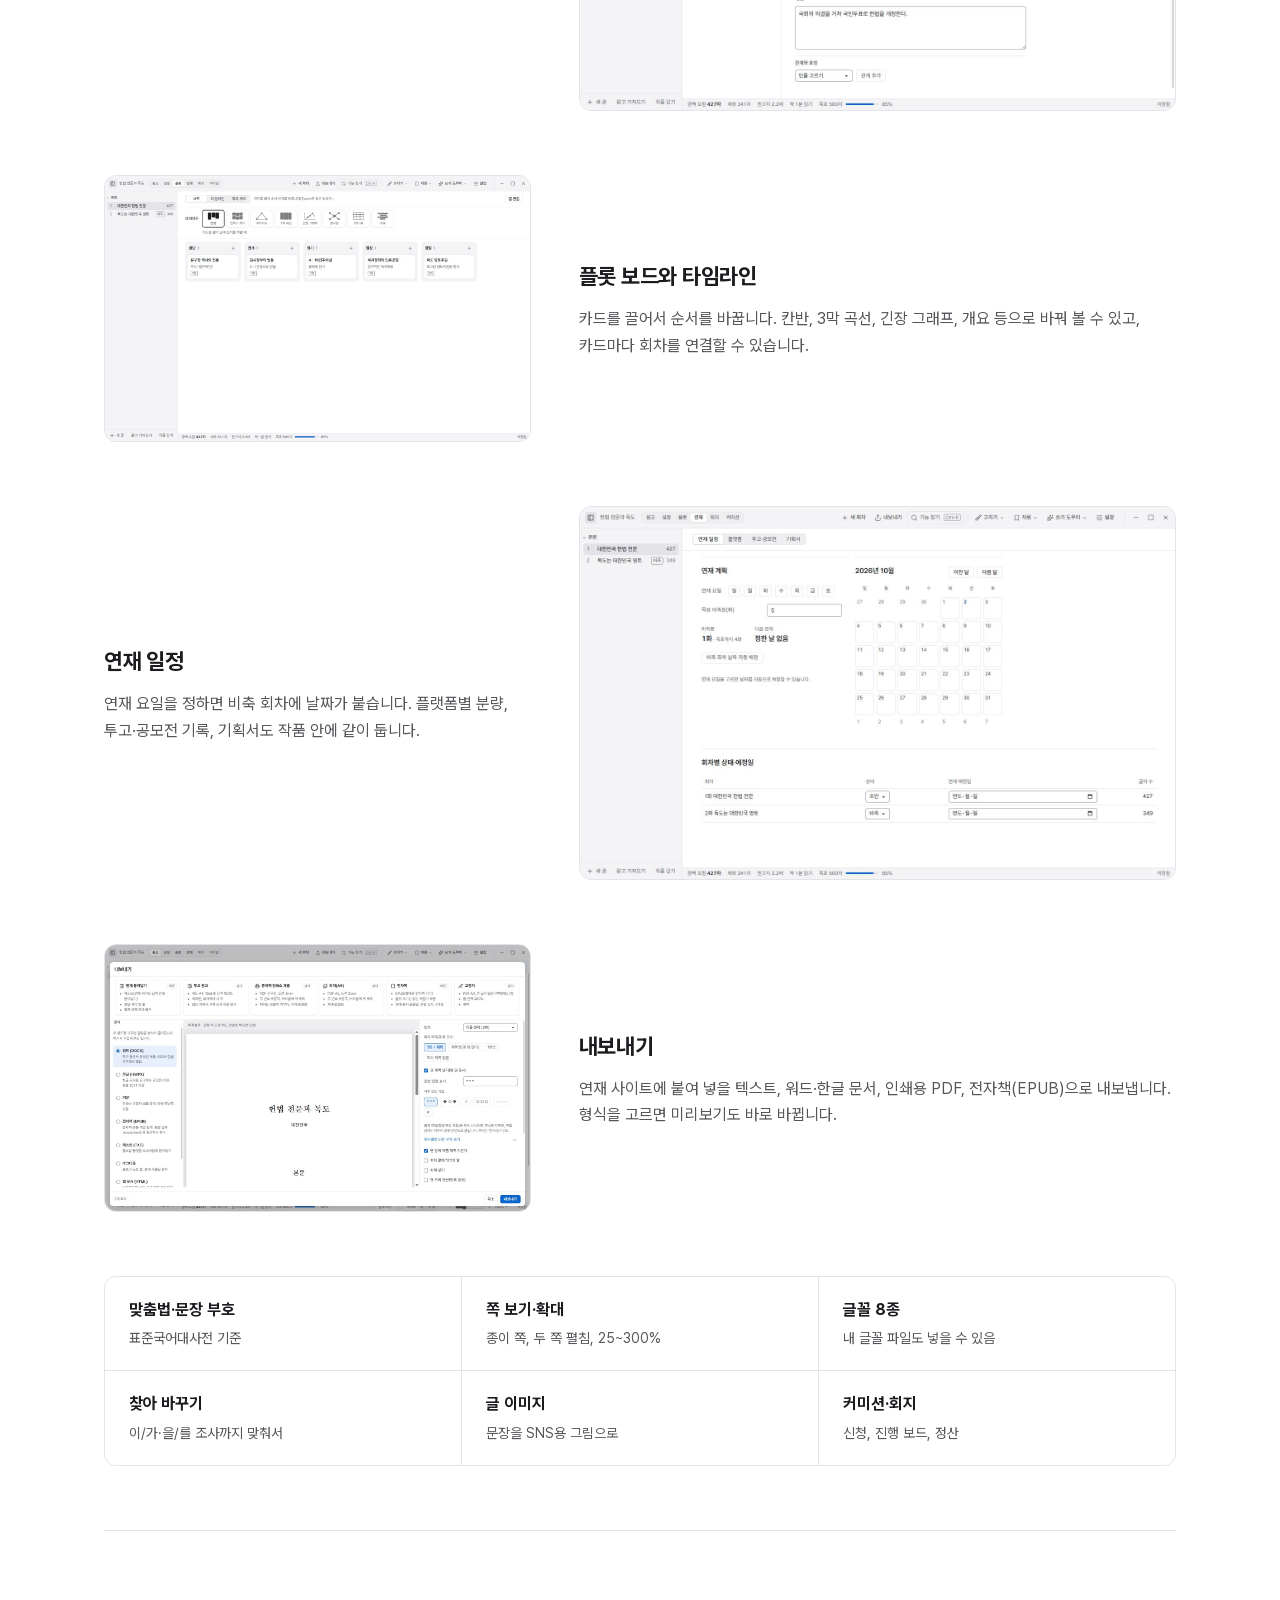
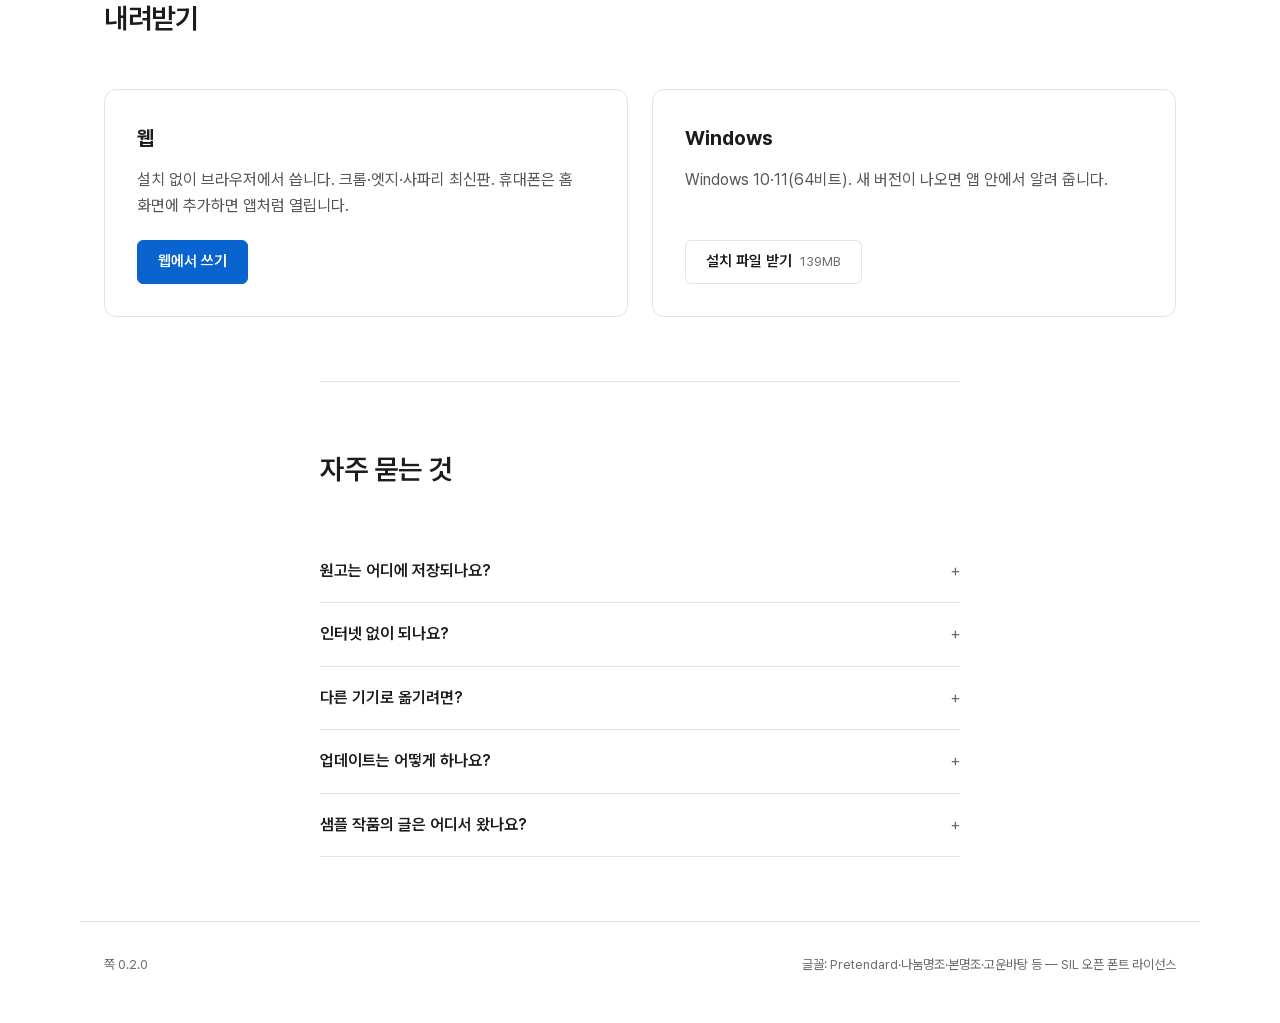
==== commit 151aaedf: "사이트 올리기" ====
--- a/index.html
+++ b/index.html
@@ -3,14 +3,24 @@
   <head>
     <meta charset="utf-8" />
     <meta name="viewport" content="width=device-width, initial-scale=1" />
-    <title>원고실 — 웹소설·종이책 원고를 쓰고 관리하는 곳</title>
-    <meta
-      name="description"
-      content="웹소설 연재부터 종이책·회지·커미션까지. 쓰고, 설정을 정리하고, 연재 일정을 챙기고, 워드·한글·PDF·전자책으로 내보냅니다."
-    />
+    <title>쪽</title>
+    <meta name="description" content="웹소설과 종이책 원고를 쓰는 앱. 웹에서 바로 쓰거나 Windows에 설치해서 씁니다." />
+    <!-- 링크 미리보기(카톡·트위터·디스코드 등) -->
+    <meta property="og:type" content="website" />
+    <meta property="og:site_name" content="쪽" />
+    <meta property="og:title" content="쪽" />
+    <meta property="og:description" content="웹소설과 종이책 원고를 쓰는 앱" />
+    <meta property="og:url" content="https://9w3am.github.io/wongosil/" />
+    <meta property="og:image" content="https://9w3am.github.io/wongosil/og.png" />
+    <meta property="og:image:width" content="1200" />
+    <meta property="og:image:height" content="630" />
+    <meta property="og:locale" content="ko_KR" />
+    <meta name="twitter:card" content="summary_large_image" />
     <meta name="theme-color" content="#ffffff" media="(prefers-color-scheme: light)" />
     <meta name="theme-color" content="#1a1a1d" media="(prefers-color-scheme: dark)" />
-    <link rel="icon" href="app/icon.svg" type="image/svg+xml" />
+    <link rel="icon" href="favicon.svg" type="image/svg+xml" />
+    <link rel="icon" href="favicon-32.png" sizes="32x32" type="image/png" />
+    <link rel="apple-touch-icon" href="app/icon-180.png" />
     <link rel="stylesheet" href="site.css" />
     <script>
       // 홈 화면에 설치한 웹 앱(옛 주소)으로 열었으면 소개 없이 바로 앱으로
@@ -19,7 +29,7 @@
   </head>
   <body>
     <header class="top">
-      <a class="brand" href="./"><img src="app/icon.svg" alt="" width="28" height="28" />원고실</a>
+      <a class="brand" href="./"><img src="app/icon.svg" alt="" width="28" height="28" />쪽</a>
       <nav aria-label="사이트">
         <a href="#features">기능</a>
         <a href="#download">내려받기</a>
@@ -30,15 +40,13 @@
 
     <main>
       <section class="hero">
-        <h1>원고 한 편이 책이 되기까지,<br />한곳에서</h1>
-        <p class="lead">
-          웹소설 연재부터 종이책·회지·커미션까지. 쓰고, 설정을 정리하고, 연재 일정을 챙기고, 원하는 형식으로 내보냅니다.
-        </p>
+        <h1>쪽</h1>
+        <p class="lead">웹소설과 종이책 원고를 쓰는 앱입니다. 웹에서 바로 쓰거나 Windows에 설치해서 쓸 수 있어요.</p>
         <div class="cta">
-          <a class="btn btn-primary" href="app/">웹에서 바로 쓰기</a>
-          <a class="btn" href="https://github.com/9w3am/wongosil/releases/download/v0.1.2/wongosil-setup-0.1.2.exe">Windows용 내려받기</a>
+          <a class="btn btn-primary" href="app/">웹에서 쓰기</a>
+          <a class="btn" href="https://github.com/9w3am/wongosil/releases/download/v0.2.0/jjok-setup-0.2.0.exe">Windows용 받기</a>
         </div>
-        <p class="meta">버전 0.1.2 · 2026-09-30 · 원고는 내 기기에 저장됩니다</p>
+        <p class="meta">버전 0.2.0 · 2026-10-02 · 원고는 내 기기에 저장</p>
         <figure class="shot shot-hero">
           <img src="shots/write.jpg" width="1440" height="900" alt="원고 쓰는 화면: 왼쪽에 회차 목록, 가운데에 본문" />
         </figure>
@@ -49,10 +57,10 @@
 
         <article class="feature">
           <div class="f-text">
-            <h3>인물·용어·관계를 옆에 두고</h3>
+            <h3>설정 자료</h3>
             <p>
-              인물 카드, 용어 사전, 관계와 호칭을 정리해 두면 본문에서 이름에 마우스를 올리기만 해도 설정이 뜹니다.
-              떡밥을 심은 회차와 회수할 회차도 함께 챙깁니다.
+              인물, 용어, 관계, 호칭을 적어 둡니다. 본문에서 이름에 마우스를 올리면 적어 둔 내용이 뜹니다. 복선은 심은
+              회차와 회수할 회차를 같이 표시합니다.
             </p>
           </div>
           <figure class="shot">
@@ -62,10 +70,10 @@
 
         <article class="feature">
           <div class="f-text">
-            <h3>플롯은 보드와 타임라인으로</h3>
+            <h3>플롯 보드와 타임라인</h3>
             <p>
-              발단부터 결말까지 카드를 끌어 옮기고, 칸반·3막 곡선·긴장 그래프·개요 같은 레이아웃으로 바꿔 봅니다.
-              카드마다 회차를 이어 두면 어디까지 썼는지 한눈에 보입니다.
+              카드를 끌어서 순서를 바꿉니다. 칸반, 3막 곡선, 긴장 그래프, 개요 등으로 바꿔 볼 수 있고, 카드마다 회차를
+              연결할 수 있습니다.
             </p>
           </div>
           <figure class="shot">
@@ -75,10 +83,10 @@
 
         <article class="feature">
           <div class="f-text">
-            <h3>연재 일정과 비축분</h3>
+            <h3>연재 일정</h3>
             <p>
-              연재 요일을 고르면 비축 회차에 날짜가 차례로 붙습니다. 플랫폼별 분량 기준, 투고·공모전 기록, 기획서도 작품
-              안에 함께 둡니다.
+              연재 요일을 정하면 비축 회차에 날짜가 붙습니다. 플랫폼별 분량, 투고·공모전 기록, 기획서도 작품 안에 같이
+              둡니다.
             </p>
           </div>
           <figure class="shot">
@@ -88,10 +96,10 @@
 
         <article class="feature">
           <div class="f-text">
-            <h3>필요한 형식으로 내보내기</h3>
+            <h3>내보내기</h3>
             <p>
-              연재 사이트에 붙여 넣을 글, 투고용 워드·한글 문서, 인쇄소에 넘길 PDF, 표준 검사를 통과하는 전자책까지.
-              고르는 대로 미리보기가 바로 바뀝니다.
+              연재 사이트에 붙여 넣을 텍스트, 워드·한글 문서, 인쇄용 PDF, 전자책(EPUB)으로 내보냅니다. 형식을 고르면
+              미리보기도 바로 바뀝니다.
             </p>
           </div>
           <figure class="shot">
@@ -100,12 +108,12 @@
         </article>
 
         <ul class="more" aria-label="그 밖의 기능">
-          <li><strong>맞춤법·문장 부호</strong><span>표준국어대사전 기준 검사, 줄임표·쉼표 원칙 안내</span></li>
-          <li><strong>쪽 보기·확대</strong><span>종이 쪽처럼, 두 쪽 펼침, 25~300% 확대</span></li>
-          <li><strong>글꼴 8종</strong><span>명조 넷·고딕 넷, 내 글꼴 파일도 바로</span></li>
-          <li><strong>찾아 바꾸기</strong><span>이름을 바꾸면 이/가·을/를 조사도 맞춰서</span></li>
-          <li><strong>글 이미지 공유</strong><span>고른 문장을 SNS에 올릴 그림으로</span></li>
-          <li><strong>커미션·회지</strong><span>신청 받기부터 진행 보드, 정산까지</span></li>
+          <li><strong>맞춤법·문장 부호</strong><span>표준국어대사전 기준</span></li>
+          <li><strong>쪽 보기·확대</strong><span>종이 쪽, 두 쪽 펼침, 25~300%</span></li>
+          <li><strong>글꼴 8종</strong><span>내 글꼴 파일도 넣을 수 있음</span></li>
+          <li><strong>찾아 바꾸기</strong><span>이/가·을/를 조사까지 맞춰서</span></li>
+          <li><strong>글 이미지</strong><span>문장을 SNS용 그림으로</span></li>
+          <li><strong>커미션·회지</strong><span>신청, 진행 보드, 정산</span></li>
         </ul>
       </section>
 
@@ -113,14 +121,14 @@
         <h2 id="d-title">내려받기</h2>
         <div class="d-grid">
           <div class="d-card">
-            <h3>웹판</h3>
-            <p>설치 없이 브라우저에서. 크롬·엣지·사파리 최신판. 휴대폰에서는 홈 화면에 추가하면 앱처럼 열립니다.</p>
-            <a class="btn btn-primary" href="app/">웹에서 바로 쓰기</a>
+            <h3>웹</h3>
+            <p>설치 없이 브라우저에서 씁니다. 크롬·엣지·사파리 최신판. 휴대폰은 홈 화면에 추가하면 앱처럼 열립니다.</p>
+            <a class="btn btn-primary" href="app/">웹에서 쓰기</a>
           </div>
           <div class="d-card">
             <h3>Windows</h3>
-            <p>Windows 10·11(64비트). 설치 파일을 받아 실행하세요. 새 버전이 나오면 앱 안에서 알려 드립니다.</p>
-            <a class="btn" href="https://github.com/9w3am/wongosil/releases/download/v0.1.2/wongosil-setup-0.1.2.exe">설치 파일 받기 <span class="size">138MB</span></a>
+            <p>Windows 10·11(64비트). 새 버전이 나오면 앱 안에서 알려 줍니다.</p>
+            <a class="btn" href="https://github.com/9w3am/wongosil/releases/download/v0.2.0/jjok-setup-0.2.0.exe">설치 파일 받기 <span class="size">139MB</span></a>
           </div>
         </div>
       </section>
@@ -130,40 +138,39 @@
         <details>
           <summary>원고는 어디에 저장되나요?</summary>
           <p>
-            내 기기 안에 저장됩니다. Windows판은 작품 폴더에, 웹판은 브라우저 안의 저장소에 둡니다. 로그인하면 여러
-            기기에서 이어 쓸 수 있도록 계정에도 올립니다.
+            내 기기에 저장됩니다. Windows는 작품 폴더에, 웹은 브라우저 저장소에 둡니다. 로그인하면 계정에도 올라가서
+            다른 기기에서 이어 쓸 수 있습니다.
           </p>
         </details>
         <details>
-          <summary>인터넷이 없어도 되나요?</summary>
+          <summary>인터넷 없이 되나요?</summary>
           <p>
-            Windows판은 인터넷 없이 씁니다. 웹판은 한 번 연 뒤로는 인터넷이 끊겨도 열립니다. 맞춤법 사전 조회와 기기 간
-            동기화만 인터넷이 필요합니다.
+            Windows는 인터넷 없이 됩니다. 웹은 한 번 열어 두면 인터넷이 끊겨도 열립니다. 맞춤법 사전과 기기 간 동기화만
+            인터넷이 필요합니다.
           </p>
         </details>
         <details>
-          <summary>다른 기기로 옮길 수 있나요?</summary>
-          <p>로그인해 동기화하거나, 작품을 파일 하나로 내보낸 뒤 다른 기기에서 가져오면 됩니다.</p>
+          <summary>다른 기기로 옮기려면?</summary>
+          <p>로그인해서 동기화하거나, 작품을 파일로 내보낸 다음 다른 기기에서 가져오면 됩니다.</p>
         </details>
         <details>
-          <summary>새 버전은 어떻게 받나요?</summary>
+          <summary>업데이트는 어떻게 하나요?</summary>
           <p>
-            새 버전이 나오면 앱 오른쪽 아래에 알림이 뜹니다. 웹판은 쓰던 글을 저장하고 새로 불러오고, Windows판은 설치
-            파일을 받아 실행하면 됩니다. 쓰던 작품은 그대로 남습니다.
+            새 버전이 나오면 앱 오른쪽 아래에 알림이 뜹니다. 웹은 새로 불러오면 되고, Windows는 설치 파일을 받아
+            실행하면 됩니다. 쓰던 작품은 그대로 남습니다.
           </p>
         </details>
         <details>
           <summary>샘플 작품의 글은 어디서 왔나요?</summary>
           <p>
-            대한민국 헌법 전문, 외교부 독도 누리집의 정부
-            기본입장, 「독도의 지속가능한 이용에 관한 법률」 조문입니다.
+            대한민국 헌법 전문, 외교부 독도 누리집의 정부 기본입장, 「독도의 지속가능한 이용에 관한 법률」 조문입니다.
           </p>
         </details>
       </section>
     </main>
 
     <footer class="foot">
-      <span>원고실 0.1.2</span>
+      <span>쪽 0.2.0</span>
       <span>글꼴: Pretendard·나눔명조·본명조·고운바탕 등 — SIL 오픈 폰트 라이선스</span>
     </footer>
   </body>
--- a/site.css
+++ b/site.css
@@ -172,8 +172,9 @@
 }
 .hero h1 {
   margin: 0;
-  font-size: clamp(28px, 4.2vw, 40px);
-  line-height: 1.3;
+  /* 이름이 한 글자(쪽)라 글자 자체를 로고처럼 크게 */
+  font-size: clamp(56px, 8vw, 88px);
+  line-height: 1.1;
   letter-spacing: -0.02em;
   font-weight: 600;
 }
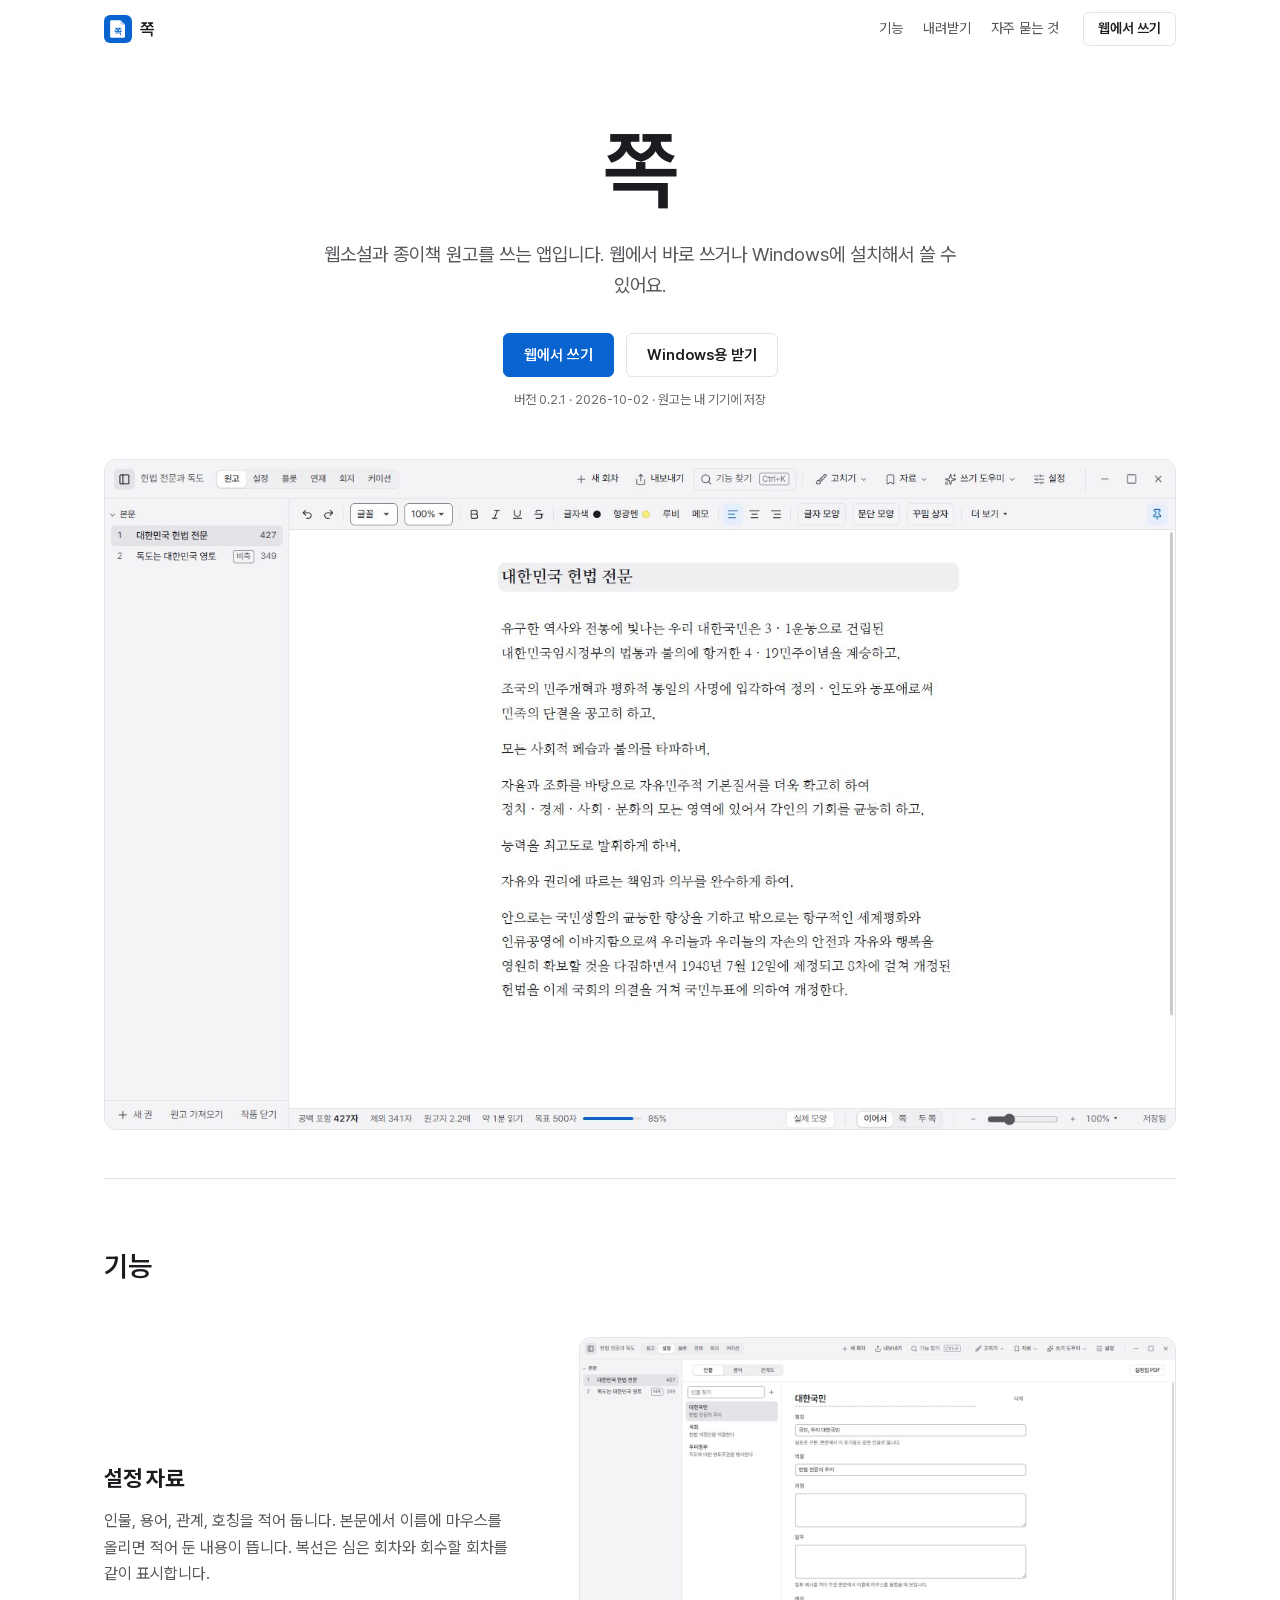
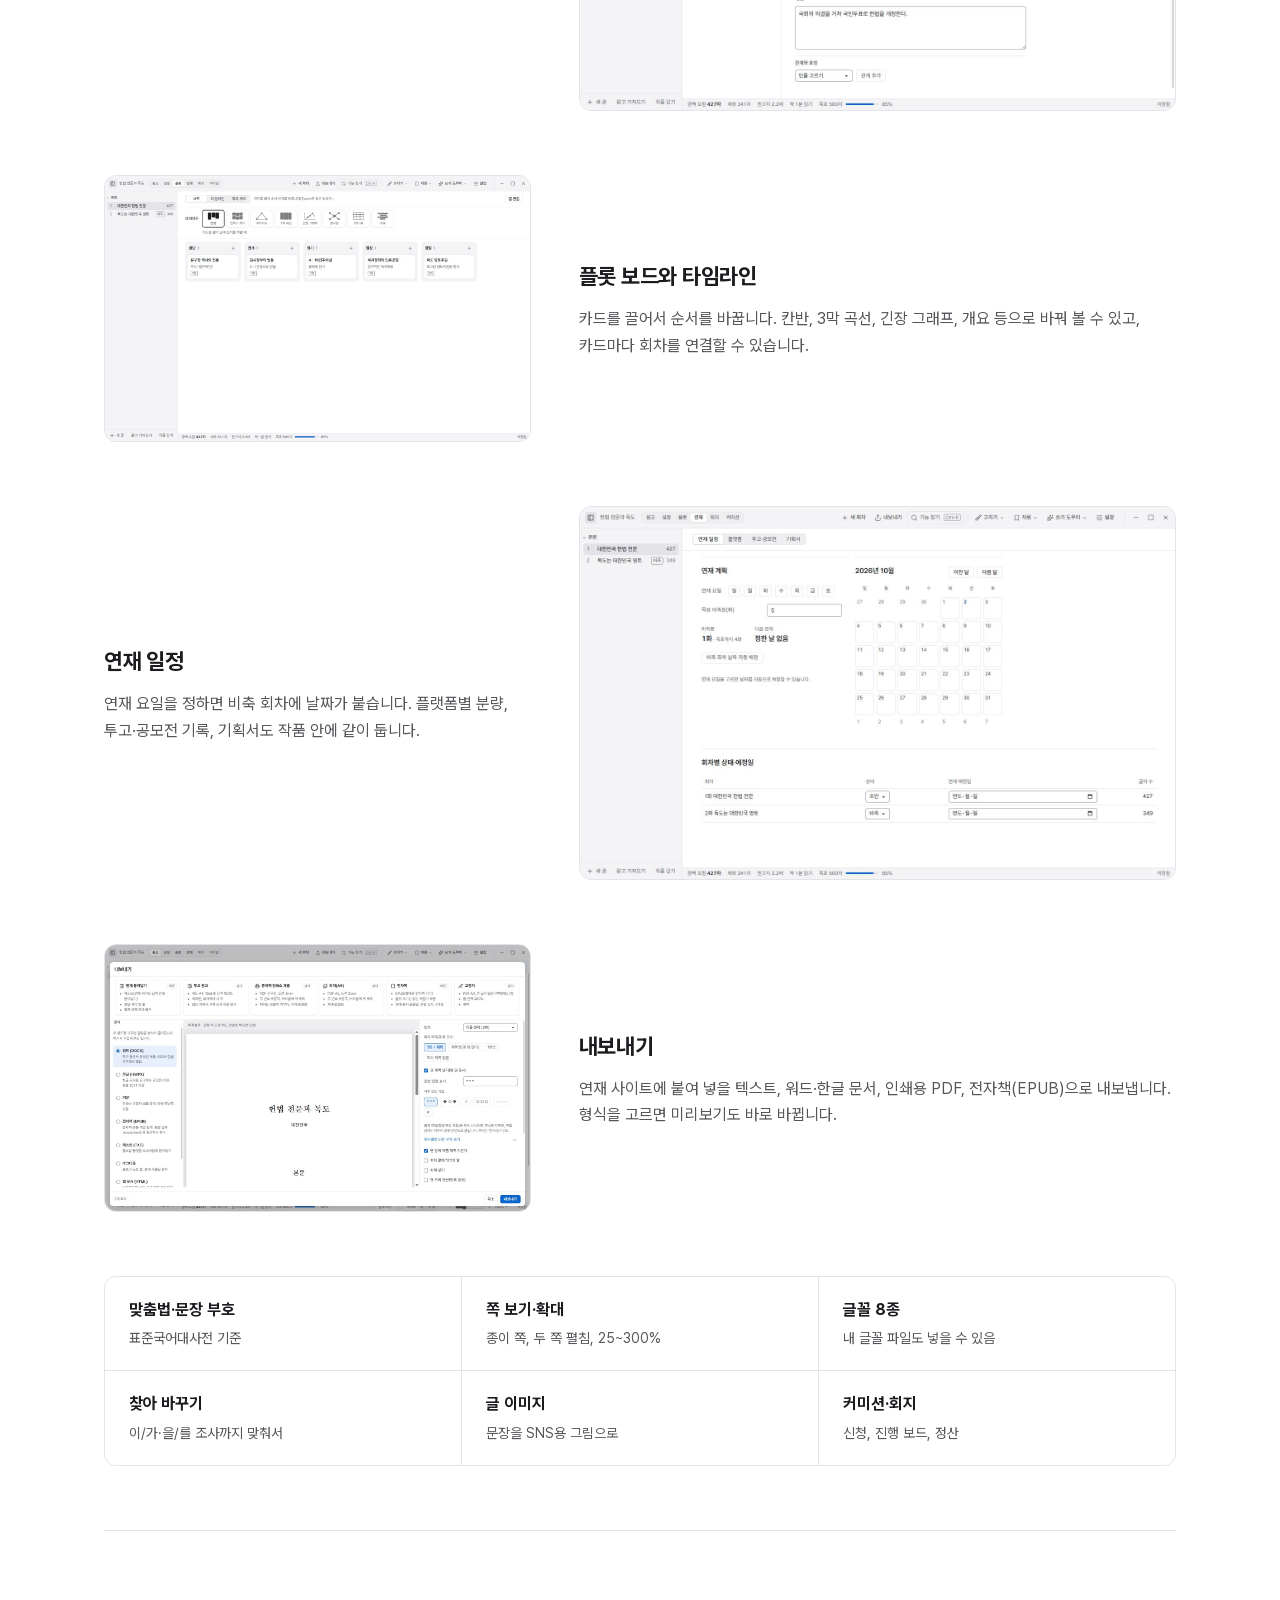
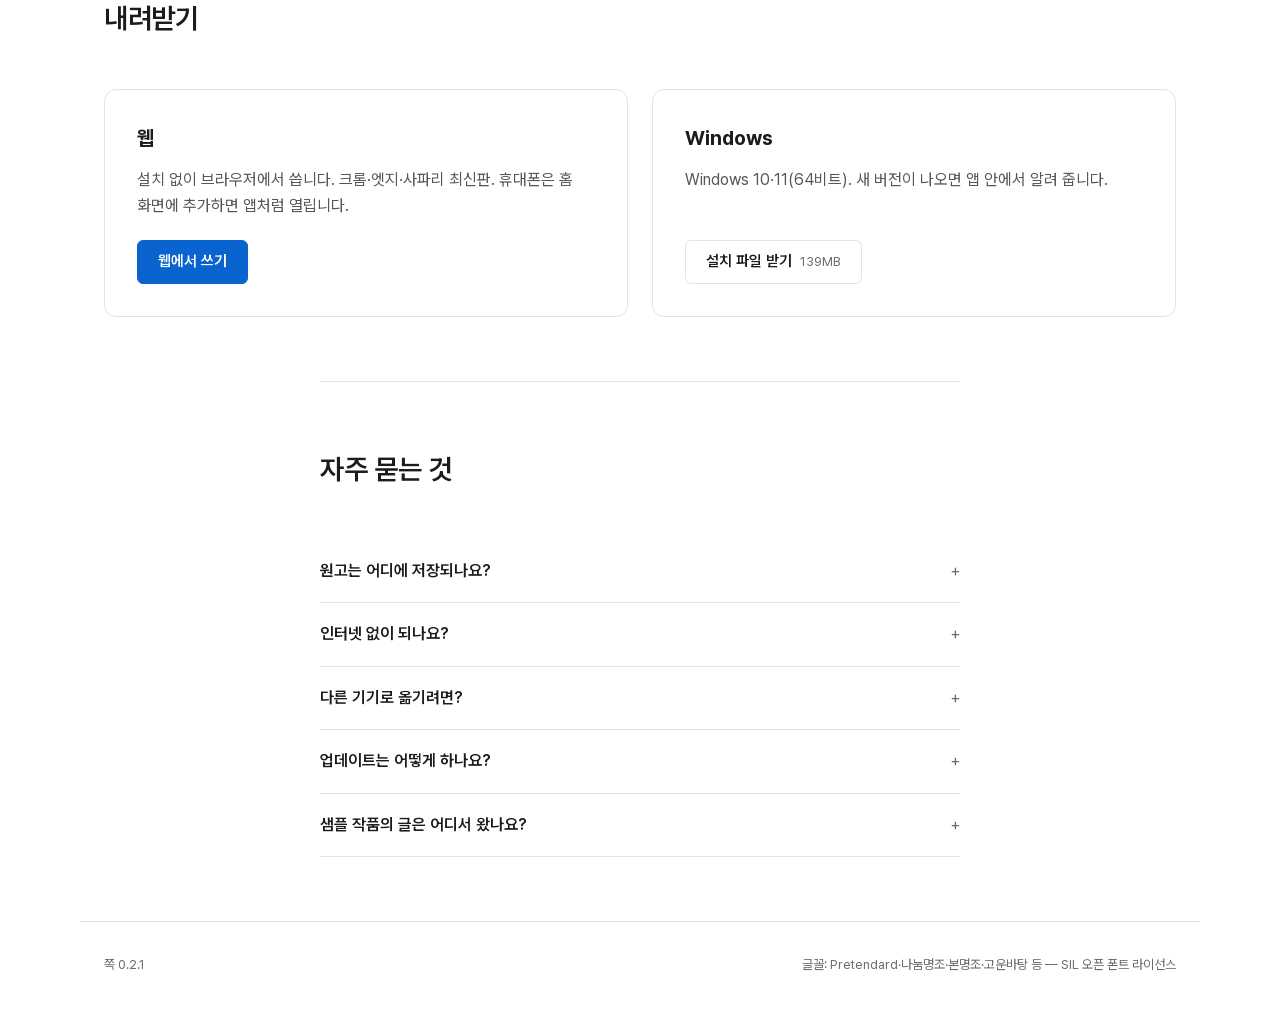
==== commit 9cf6403c: "사이트 올리기" ====
--- a/index.html
+++ b/index.html
@@ -44,9 +44,9 @@
         <p class="lead">웹소설과 종이책 원고를 쓰는 앱입니다. 웹에서 바로 쓰거나 Windows에 설치해서 쓸 수 있어요.</p>
         <div class="cta">
           <a class="btn btn-primary" href="app/">웹에서 쓰기</a>
-          <a class="btn" href="https://github.com/9w3am/wongosil/releases/download/v0.2.0/jjok-setup-0.2.0.exe">Windows용 받기</a>
+          <a class="btn" href="https://github.com/9w3am/wongosil/releases/download/v0.2.1/jjok-setup-0.2.1.exe">Windows용 받기</a>
         </div>
-        <p class="meta">버전 0.2.0 · 2026-10-02 · 원고는 내 기기에 저장</p>
+        <p class="meta">버전 0.2.1 · 2026-10-02 · 원고는 내 기기에 저장</p>
         <figure class="shot shot-hero">
           <img src="shots/write.jpg" width="1440" height="900" alt="원고 쓰는 화면: 왼쪽에 회차 목록, 가운데에 본문" />
         </figure>
@@ -128,7 +128,7 @@
           <div class="d-card">
             <h3>Windows</h3>
             <p>Windows 10·11(64비트). 새 버전이 나오면 앱 안에서 알려 줍니다.</p>
-            <a class="btn" href="https://github.com/9w3am/wongosil/releases/download/v0.2.0/jjok-setup-0.2.0.exe">설치 파일 받기 <span class="size">139MB</span></a>
+            <a class="btn" href="https://github.com/9w3am/wongosil/releases/download/v0.2.1/jjok-setup-0.2.1.exe">설치 파일 받기 <span class="size">139MB</span></a>
           </div>
         </div>
       </section>
@@ -170,7 +170,7 @@
     </main>
 
     <footer class="foot">
-      <span>쪽 0.2.0</span>
+      <span>쪽 0.2.1</span>
       <span>글꼴: Pretendard·나눔명조·본명조·고운바탕 등 — SIL 오픈 폰트 라이선스</span>
     </footer>
   </body>
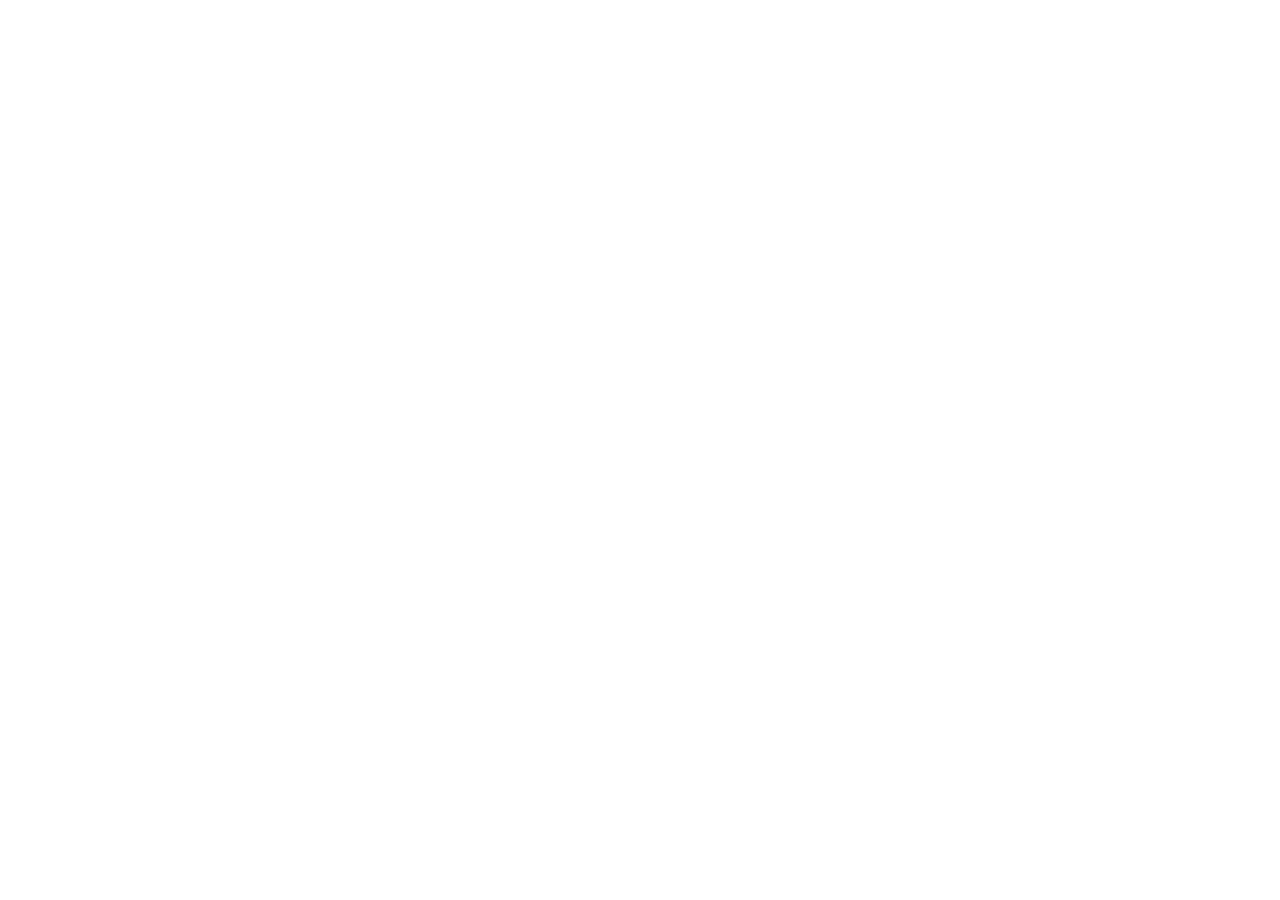
==== commit b82c4d9f: "새 주소로 넘기기" ====
--- a/index.html
+++ b/index.html
@@ -1,177 +1,6 @@
 <!doctype html>
-<html lang="ko">
-  <head>
-    <meta charset="utf-8" />
-    <meta name="viewport" content="width=device-width, initial-scale=1" />
-    <title>쪽</title>
-    <meta name="description" content="웹소설과 종이책 원고를 쓰는 앱. 웹에서 바로 쓰거나 Windows에 설치해서 씁니다." />
-    <!-- 링크 미리보기(카톡·트위터·디스코드 등) -->
-    <meta property="og:type" content="website" />
-    <meta property="og:site_name" content="쪽" />
-    <meta property="og:title" content="쪽" />
-    <meta property="og:description" content="웹소설과 종이책 원고를 쓰는 앱" />
-    <meta property="og:url" content="https://9w3am.github.io/wongosil/" />
-    <meta property="og:image" content="https://9w3am.github.io/wongosil/og.png" />
-    <meta property="og:image:width" content="1200" />
-    <meta property="og:image:height" content="630" />
-    <meta property="og:locale" content="ko_KR" />
-    <meta name="twitter:card" content="summary_large_image" />
-    <meta name="theme-color" content="#ffffff" media="(prefers-color-scheme: light)" />
-    <meta name="theme-color" content="#1a1a1d" media="(prefers-color-scheme: dark)" />
-    <link rel="icon" href="favicon.svg" type="image/svg+xml" />
-    <link rel="icon" href="favicon-32.png" sizes="32x32" type="image/png" />
-    <link rel="apple-touch-icon" href="app/icon-180.png" />
-    <link rel="stylesheet" href="site.css" />
-    <script>
-      // 홈 화면에 설치한 웹 앱(옛 주소)으로 열었으면 소개 없이 바로 앱으로
-      if (matchMedia("(display-mode: standalone)").matches) location.replace("app/");
-    </script>
-  </head>
-  <body>
-    <header class="top">
-      <a class="brand" href="./"><img src="app/icon.svg" alt="" width="28" height="28" />쪽</a>
-      <nav aria-label="사이트">
-        <a href="#features">기능</a>
-        <a href="#download">내려받기</a>
-        <a href="#faq">자주 묻는 것</a>
-      </nav>
-      <a class="btn btn-sm" href="app/">웹에서 쓰기</a>
-    </header>
-
-    <main>
-      <section class="hero">
-        <h1>쪽</h1>
-        <p class="lead">웹소설과 종이책 원고를 쓰는 앱입니다. 웹에서 바로 쓰거나 Windows에 설치해서 쓸 수 있어요.</p>
-        <div class="cta">
-          <a class="btn btn-primary" href="app/">웹에서 쓰기</a>
-          <a class="btn" href="https://github.com/9w3am/wongosil/releases/download/v0.2.1/jjok-setup-0.2.1.exe">Windows용 받기</a>
-        </div>
-        <p class="meta">버전 0.2.1 · 2026-10-02 · 원고는 내 기기에 저장</p>
-        <figure class="shot shot-hero">
-          <img src="shots/write.jpg" width="1440" height="900" alt="원고 쓰는 화면: 왼쪽에 회차 목록, 가운데에 본문" />
-        </figure>
-      </section>
-
-      <section id="features" class="features" aria-labelledby="f-title">
-        <h2 id="f-title">기능</h2>
-
-        <article class="feature">
-          <div class="f-text">
-            <h3>설정 자료</h3>
-            <p>
-              인물, 용어, 관계, 호칭을 적어 둡니다. 본문에서 이름에 마우스를 올리면 적어 둔 내용이 뜹니다. 복선은 심은
-              회차와 회수할 회차를 같이 표시합니다.
-            </p>
-          </div>
-          <figure class="shot">
-            <img src="shots/bible.jpg" width="1440" height="900" alt="설정 자료 화면" />
-          </figure>
-        </article>
-
-        <article class="feature">
-          <div class="f-text">
-            <h3>플롯 보드와 타임라인</h3>
-            <p>
-              카드를 끌어서 순서를 바꿉니다. 칸반, 3막 곡선, 긴장 그래프, 개요 등으로 바꿔 볼 수 있고, 카드마다 회차를
-              연결할 수 있습니다.
-            </p>
-          </div>
-          <figure class="shot">
-            <img src="shots/plot.jpg" width="1440" height="900" alt="플롯 보드 화면" />
-          </figure>
-        </article>
-
-        <article class="feature">
-          <div class="f-text">
-            <h3>연재 일정</h3>
-            <p>
-              연재 요일을 정하면 비축 회차에 날짜가 붙습니다. 플랫폼별 분량, 투고·공모전 기록, 기획서도 작품 안에 같이
-              둡니다.
-            </p>
-          </div>
-          <figure class="shot">
-            <img src="shots/serial.jpg" width="1440" height="900" alt="연재 일정 화면" />
-          </figure>
-        </article>
-
-        <article class="feature">
-          <div class="f-text">
-            <h3>내보내기</h3>
-            <p>
-              연재 사이트에 붙여 넣을 텍스트, 워드·한글 문서, 인쇄용 PDF, 전자책(EPUB)으로 내보냅니다. 형식을 고르면
-              미리보기도 바로 바뀝니다.
-            </p>
-          </div>
-          <figure class="shot">
-            <img src="shots/export.jpg" width="1440" height="900" alt="내보내기 화면" />
-          </figure>
-        </article>
-
-        <ul class="more" aria-label="그 밖의 기능">
-          <li><strong>맞춤법·문장 부호</strong><span>표준국어대사전 기준</span></li>
-          <li><strong>쪽 보기·확대</strong><span>종이 쪽, 두 쪽 펼침, 25~300%</span></li>
-          <li><strong>글꼴 8종</strong><span>내 글꼴 파일도 넣을 수 있음</span></li>
-          <li><strong>찾아 바꾸기</strong><span>이/가·을/를 조사까지 맞춰서</span></li>
-          <li><strong>글 이미지</strong><span>문장을 SNS용 그림으로</span></li>
-          <li><strong>커미션·회지</strong><span>신청, 진행 보드, 정산</span></li>
-        </ul>
-      </section>
-
-      <section id="download" class="download" aria-labelledby="d-title">
-        <h2 id="d-title">내려받기</h2>
-        <div class="d-grid">
-          <div class="d-card">
-            <h3>웹</h3>
-            <p>설치 없이 브라우저에서 씁니다. 크롬·엣지·사파리 최신판. 휴대폰은 홈 화면에 추가하면 앱처럼 열립니다.</p>
-            <a class="btn btn-primary" href="app/">웹에서 쓰기</a>
-          </div>
-          <div class="d-card">
-            <h3>Windows</h3>
-            <p>Windows 10·11(64비트). 새 버전이 나오면 앱 안에서 알려 줍니다.</p>
-            <a class="btn" href="https://github.com/9w3am/wongosil/releases/download/v0.2.1/jjok-setup-0.2.1.exe">설치 파일 받기 <span class="size">139MB</span></a>
-          </div>
-        </div>
-      </section>
-
-      <section id="faq" class="faq" aria-labelledby="q-title">
-        <h2 id="q-title">자주 묻는 것</h2>
-        <details>
-          <summary>원고는 어디에 저장되나요?</summary>
-          <p>
-            내 기기에 저장됩니다. Windows는 작품 폴더에, 웹은 브라우저 저장소에 둡니다. 로그인하면 계정에도 올라가서
-            다른 기기에서 이어 쓸 수 있습니다.
-          </p>
-        </details>
-        <details>
-          <summary>인터넷 없이 되나요?</summary>
-          <p>
-            Windows는 인터넷 없이 됩니다. 웹은 한 번 열어 두면 인터넷이 끊겨도 열립니다. 맞춤법 사전과 기기 간 동기화만
-            인터넷이 필요합니다.
-          </p>
-        </details>
-        <details>
-          <summary>다른 기기로 옮기려면?</summary>
-          <p>로그인해서 동기화하거나, 작품을 파일로 내보낸 다음 다른 기기에서 가져오면 됩니다.</p>
-        </details>
-        <details>
-          <summary>업데이트는 어떻게 하나요?</summary>
-          <p>
-            새 버전이 나오면 앱 오른쪽 아래에 알림이 뜹니다. 웹은 새로 불러오면 되고, Windows는 설치 파일을 받아
-            실행하면 됩니다. 쓰던 작품은 그대로 남습니다.
-          </p>
-        </details>
-        <details>
-          <summary>샘플 작품의 글은 어디서 왔나요?</summary>
-          <p>
-            대한민국 헌법 전문, 외교부 독도 누리집의 정부 기본입장, 「독도의 지속가능한 이용에 관한 법률」 조문입니다.
-          </p>
-        </details>
-      </section>
-    </main>
-
-    <footer class="foot">
-      <span>쪽 0.2.1</span>
-      <span>글꼴: Pretendard·나눔명조·본명조·고운바탕 등 — SIL 오픈 폰트 라이선스</span>
-    </footer>
-  </body>
-</html>
+<html lang="ko"><head><meta charset="utf-8"><meta name="viewport" content="width=device-width, initial-scale=1">
+<title>쪽</title><meta property="og:title" content="쪽"><meta property="og:image" content="https://9w3am.github.io/jjok/og.png">
+<link rel="canonical" href="https://9w3am.github.io/jjok/"><meta http-equiv="refresh" content="0; url=https://9w3am.github.io/jjok/">
+<script>location.replace("https://9w3am.github.io/jjok/" + location.search + location.hash)</script>
+</head><body style="font-family:sans-serif;padding:48px;line-height:1.7"><p>주소가 바뀌었습니다: <a href="https://9w3am.github.io/jjok/">https://9w3am.github.io/jjok/</a></p></body></html>
